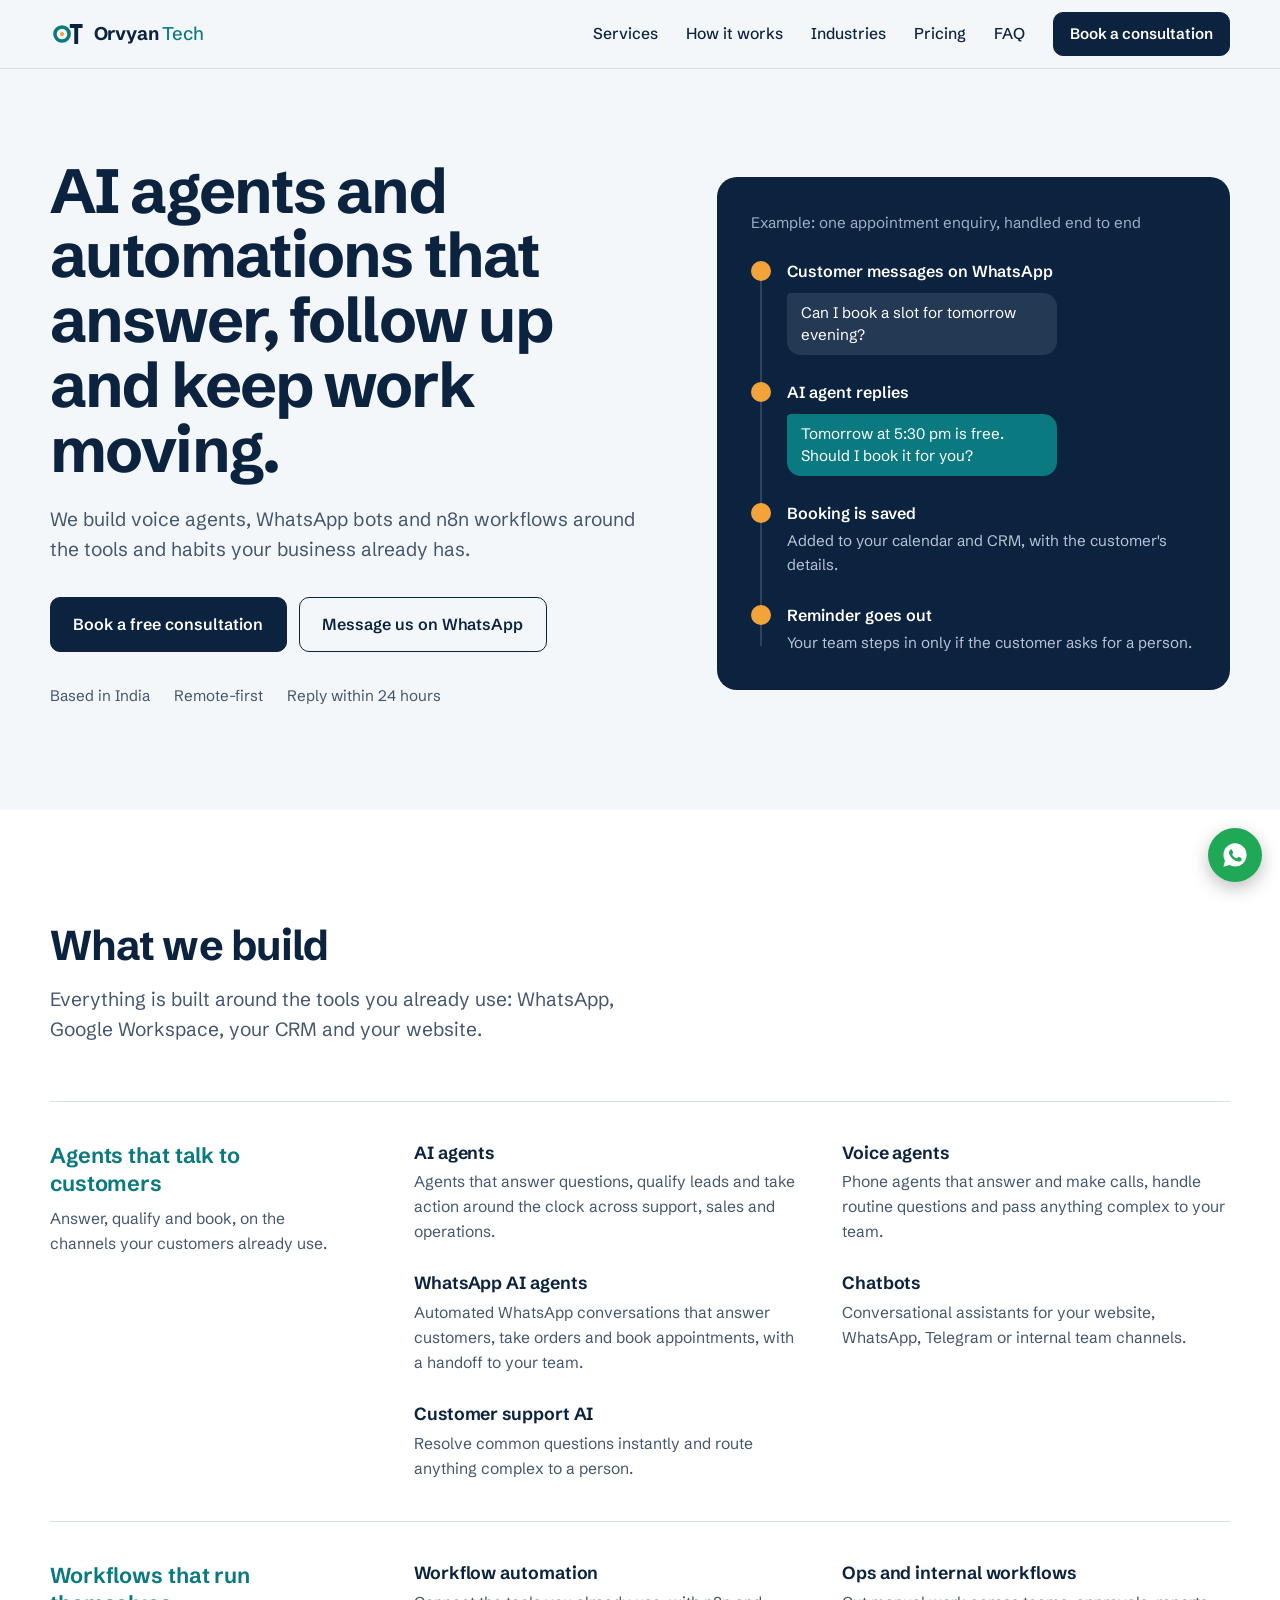
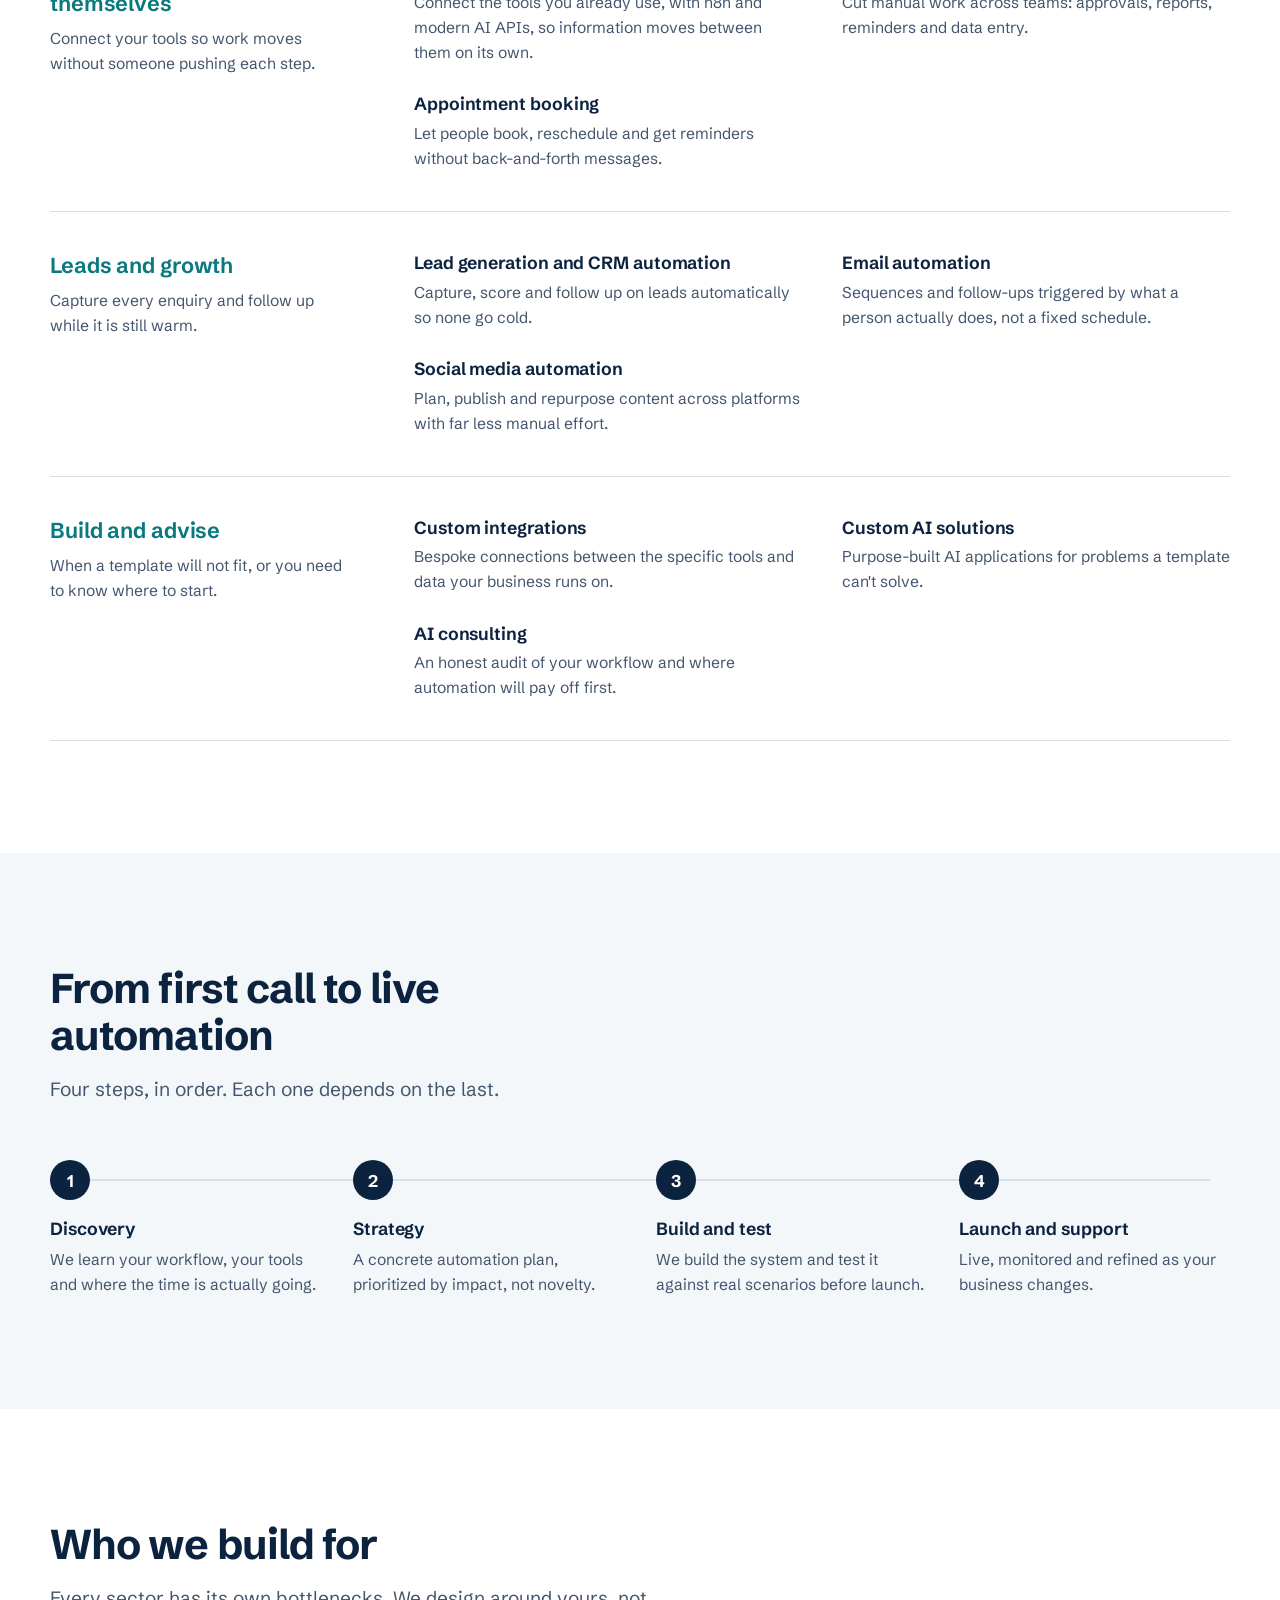
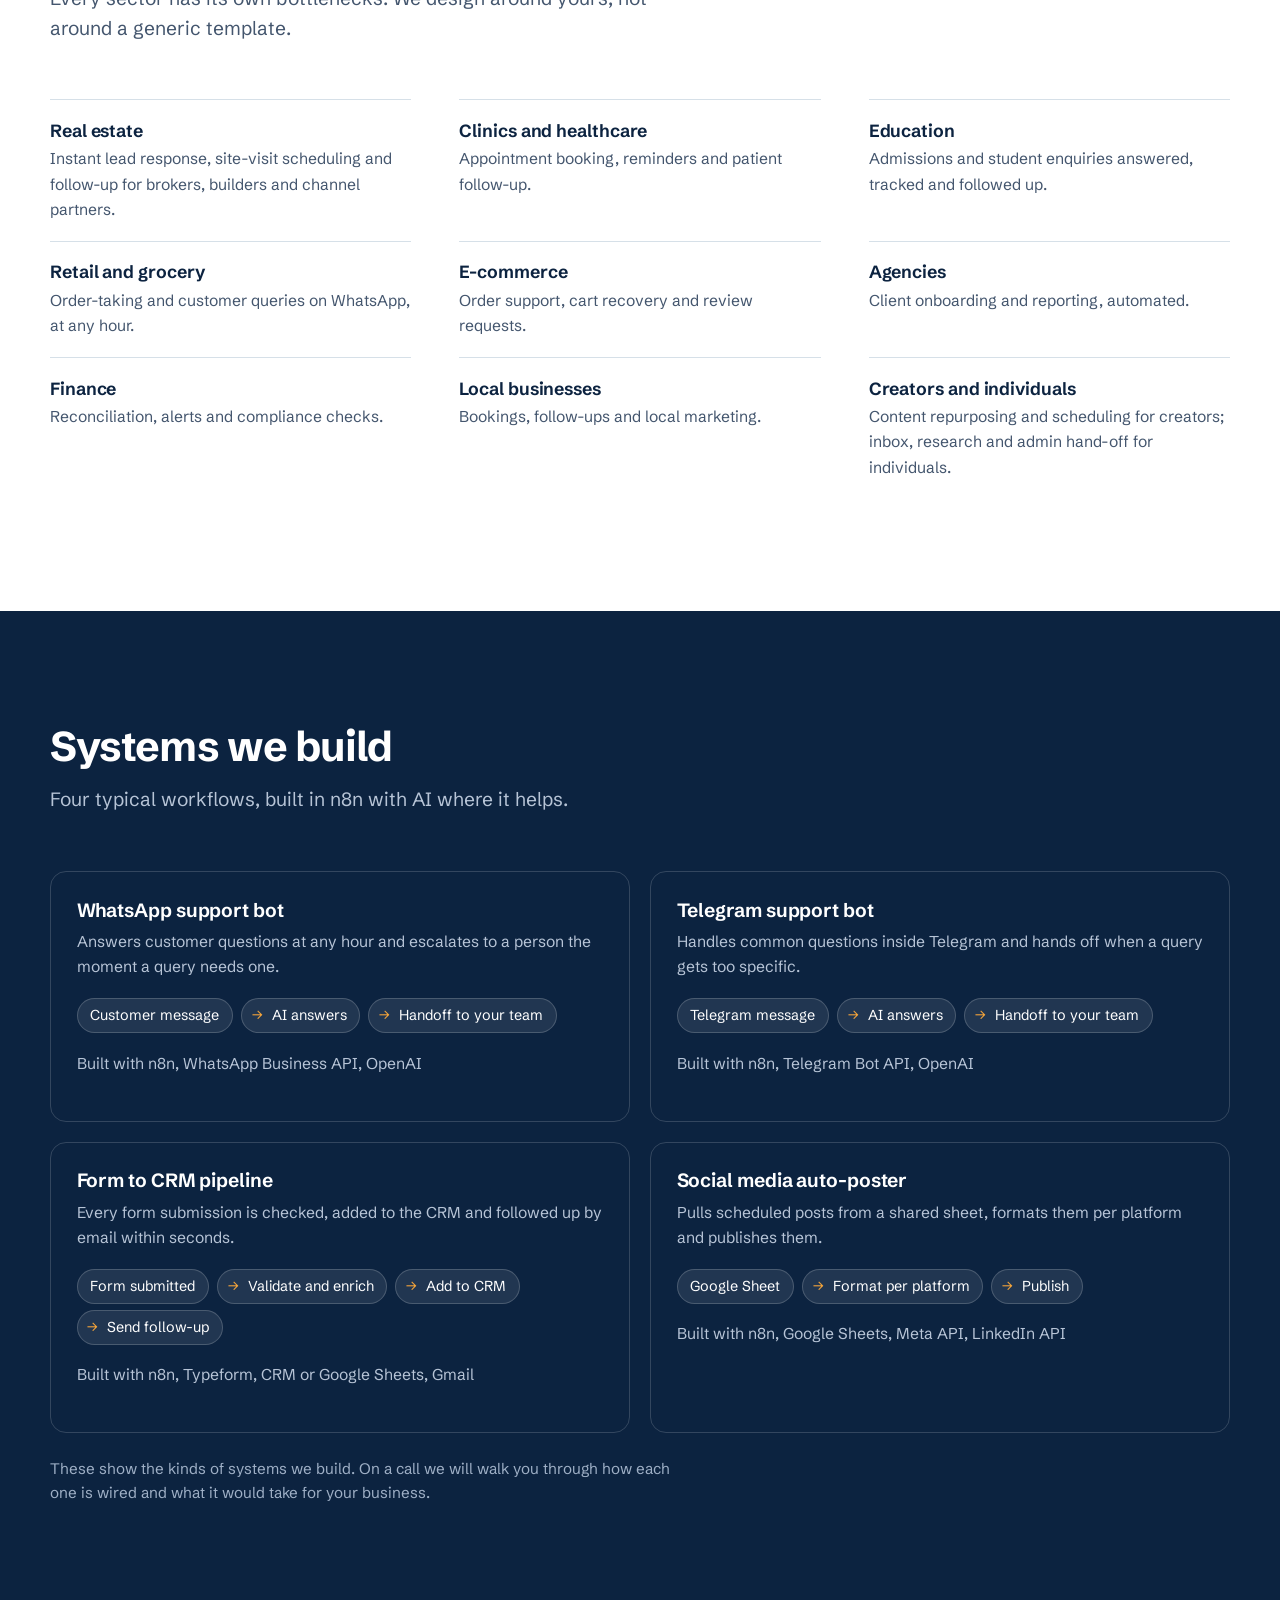
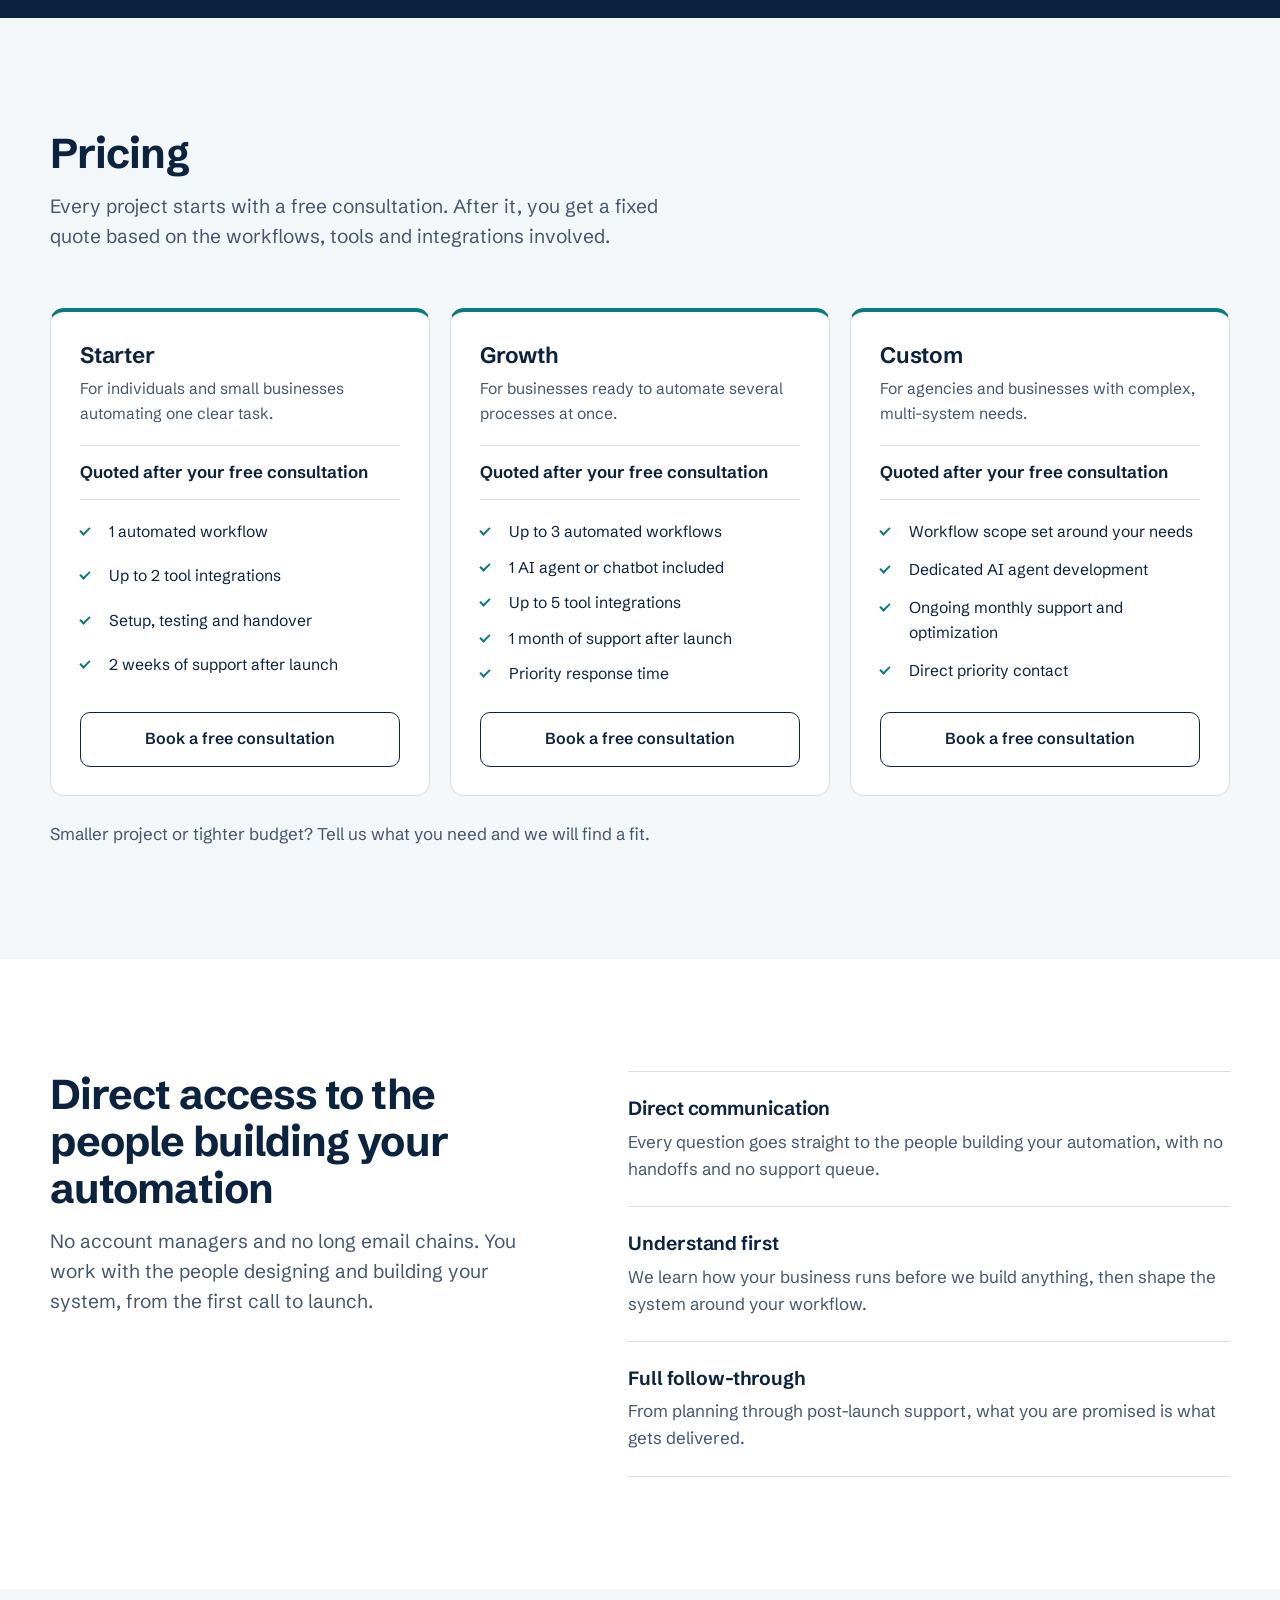
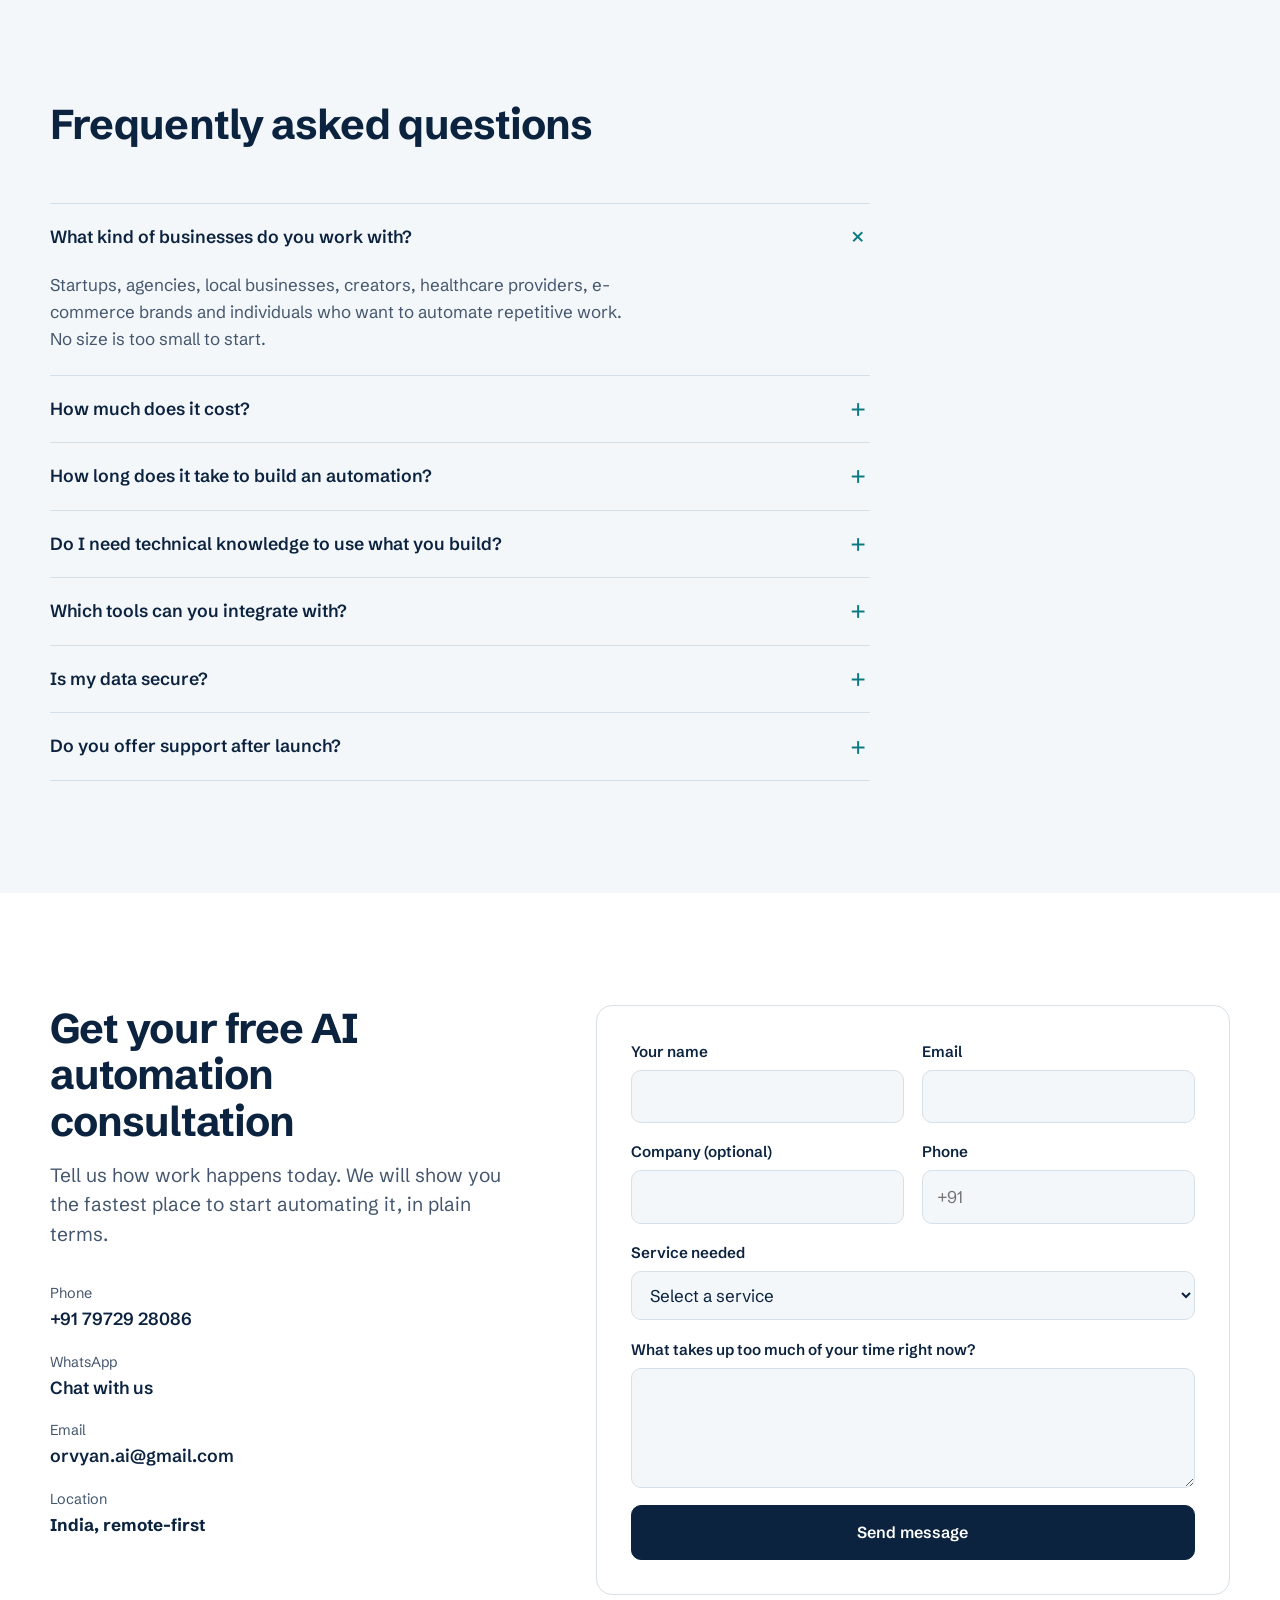
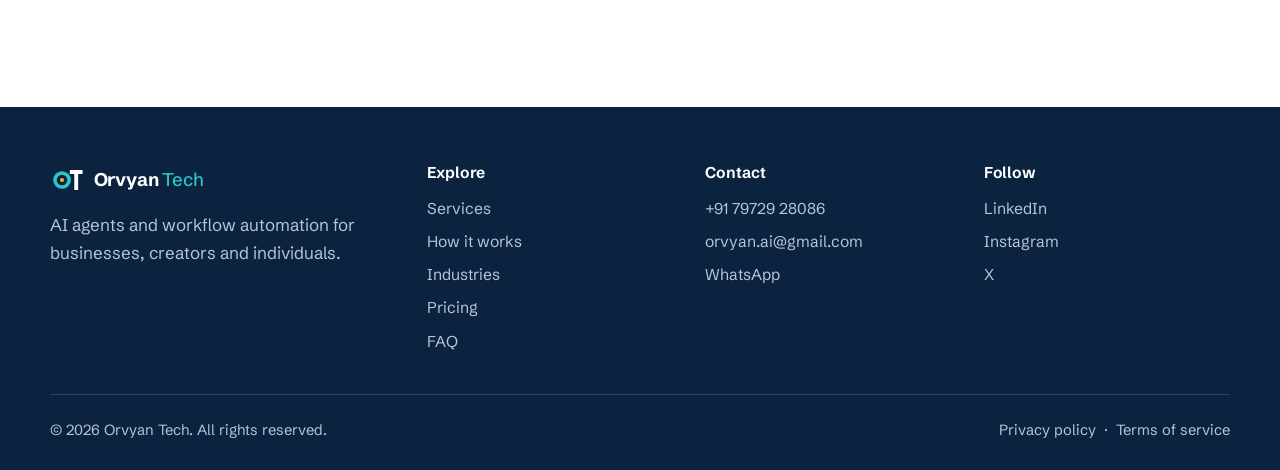
==== index.html @ 651d8e9e "Rebuild website: new design, new logo, remove fake reviews and mockups" ====
<!DOCTYPE html>
<html lang="en">
<head>
<!-- Google tag (gtag.js) -->
<script async src="https://www.googletagmanager.com/gtag/js?id=G-GD2M58Q7JF"></script>
<script>
  window.dataLayer = window.dataLayer || [];
  function gtag(){dataLayer.push(arguments);}
  gtag('js', new Date());
  gtag('config', 'G-GD2M58Q7JF');
</script>
<meta charset="UTF-8">
<meta name="google-site-verification" content="d8tEk0yvvWKKpwFYxLRndX4XH2PFb5tcn-CXJWstyMQ" />
<meta name="viewport" content="width=device-width, initial-scale=1">
<title>Orvyan Tech | AI agents, voice agents and workflow automation in India</title>
<meta name="description" content="Orvyan Tech builds AI agents, voice agents, WhatsApp bots and n8n workflow automation for businesses, creators and individuals. Book a free consultation.">
<meta name="theme-color" content="#F4F7F9">
<link rel="canonical" href="https://www.orvyantech.com/">
<link rel="icon" href="favicon.svg" type="image/svg+xml">
<link rel="icon" href="favicon.ico" sizes="32x32">
<link rel="apple-touch-icon" href="apple-touch-icon.png">
<meta property="og:type" content="website">
<meta property="og:url" content="https://www.orvyantech.com/">
<meta property="og:title" content="Orvyan Tech | AI agents and workflow automation">
<meta property="og:description" content="AI agents, voice agents, WhatsApp bots and workflow automation, built around how your business already works.">
<meta property="og:image" content="https://www.orvyantech.com/og-image.png">
<meta name="twitter:card" content="summary_large_image">
<link rel="preconnect" href="https://fonts.googleapis.com">
<link rel="preconnect" href="https://fonts.gstatic.com" crossorigin>
<link href="https://fonts.googleapis.com/css2?family=Schibsted+Grotesk:wght@400;500;600;700&display=swap" rel="stylesheet">
<link rel="stylesheet" href="styles.css">
<script type="application/ld+json">
{
  "@context": "https://schema.org",
  "@type": "Organization",
  "name": "Orvyan Tech",
  "url": "https://www.orvyantech.com/",
  "logo": "https://www.orvyantech.com/logo.png",
  "email": "orvyan.ai@gmail.com",
  "telephone": "+91 7972928086",
  "description": "Orvyan Tech builds AI agents, voice agents, workflow automation and custom AI solutions.",
  "sameAs": ["https://www.linkedin.com/company/orvyan-tech/", "https://www.instagram.com/orvyan_tech/", "https://x.com/Orvyanai"]
}
</script>
</head>
<body>
<svg width="0" height="0" style="position:absolute" aria-hidden="true"><symbol id="mark" viewBox="0 0 48 48"><circle cx="17" cy="24" r="10" fill="none" stroke="var(--mark-ring,#0B7A80)" stroke-width="5"/><circle cx="17" cy="24" r="3" fill="#F2A33A"/><path fill="var(--mark-t,#0C2340)" d="M28 10h18v5.5h-6.25V38h-5.5V15.5H28z"/></symbol></svg>
<a class="skip" href="#main">Skip to content</a>

<header class="site-header">
  <div class="wrap bar">
    <a class="brand" href="#top" aria-label="Orvyan Tech home"><svg viewBox="0 0 48 48" aria-hidden="true"><use href="#mark"/></svg><span>Orvyan <span>Tech</span></span></a>
    <button class="menu-btn" id="menuBtn" aria-expanded="false" aria-controls="nav" aria-label="Menu"><svg width="22" height="22" viewBox="0 0 24 24" fill="none" stroke="currentColor" stroke-width="2" stroke-linecap="round"><path d="M4 7h16M4 12h16M4 17h16"/></svg></button>
    <nav class="nav" id="nav" aria-label="Main">
      <a href="#services">Services</a>
      <a href="#process">How it works</a>
      <a href="#industries">Industries</a>
      <a href="#pricing">Pricing</a>
      <a href="#faq">FAQ</a>
      <a class="btn btn-sm" href="#contact">Book a consultation</a>
    </nav>
  </div>
</header>

<main id="main">
<section class="hero" id="top">
  <div class="wrap hero-grid">
    <div>
      <h1>AI agents and automations that answer, follow up and keep work moving.</h1>
      <p class="lead">We build voice agents, WhatsApp bots and n8n workflows around the tools and habits your business already has.</p>
      <div class="btn-row">
        <a class="btn" href="#contact">Book a free consultation</a>
        <a class="btn btn-ghost" href="https://wa.me/917972928086?text=Hi!%20I'd%20like%20to%20know%20more%20about%20your%20automation%20services." target="_blank" rel="noopener">Message us on WhatsApp</a>
      </div>
      <p class="hero-facts"><span>Based in India</span><span>Remote-first</span><span>Reply within 24 hours</span></p>
    </div>
    <div class="flow" aria-label="Example workflow: an appointment enquiry handled automatically">
      <p class="flow-title">Example: one appointment enquiry, handled end to end</p>
      <div class="flow-track">
      <span class="flow-pulse" aria-hidden="true"></span>
      <ol class="flow-steps" id="flowSteps">
        <li class="step" style="--i:0"><span class="step-dot"></span><div><p class="step-label">Customer messages on WhatsApp</p><p class="bubble in">Can I book a slot for tomorrow evening?</p></div></li>
        <li class="step" style="--i:1"><span class="step-dot"></span><div><p class="step-label">AI agent replies</p><p class="bubble out">Tomorrow at 5:30 pm is free. Should I book it for you?</p></div></li>
        <li class="step" style="--i:2"><span class="step-dot"></span><div><p class="step-label">Booking is saved</p><p class="step-text">Added to your calendar and CRM, with the customer's details.</p></div></li>
        <li class="step" style="--i:3"><span class="step-dot"></span><div><p class="step-label">Reminder goes out</p><p class="step-text">Your team steps in only if the customer asks for a person.</p></div></li>
      </ol>
      </div>
    </div>
  </div>
</section>

<section class="band band-white" id="services">
  <div class="wrap">
    <div class="section-head">
      <h2>What we build</h2>
      <p class="lead">Everything is built around the tools you already use: WhatsApp, Google Workspace, your CRM and your website.</p>
    </div>
    <div class="svc-group"><div><h3>Agents that talk to customers</h3><p>Answer, qualify and book, on the channels your customers already use.</p></div><ul class="svc-list"><li><h3>AI agents</h3><p>Agents that answer questions, qualify leads and take action around the clock across support, sales and operations.</p></li><li><h3>Voice agents</h3><p>Phone agents that answer and make calls, handle routine questions and pass anything complex to your team.</p></li><li><h3>WhatsApp AI agents</h3><p>Automated WhatsApp conversations that answer customers, take orders and book appointments, with a handoff to your team.</p></li><li><h3>Chatbots</h3><p>Conversational assistants for your website, WhatsApp, Telegram or internal team channels.</p></li><li><h3>Customer support AI</h3><p>Resolve common questions instantly and route anything complex to a person.</p></li></ul></div><div class="svc-group"><div><h3>Workflows that run themselves</h3><p>Connect your tools so work moves without someone pushing each step.</p></div><ul class="svc-list"><li><h3>Workflow automation</h3><p>Connect the tools you already use, with n8n and modern AI APIs, so information moves between them on its own.</p></li><li><h3>Ops and internal workflows</h3><p>Cut manual work across teams: approvals, reports, reminders and data entry.</p></li><li><h3>Appointment booking</h3><p>Let people book, reschedule and get reminders without back-and-forth messages.</p></li></ul></div><div class="svc-group"><div><h3>Leads and growth</h3><p>Capture every enquiry and follow up while it is still warm.</p></div><ul class="svc-list"><li><h3>Lead generation and CRM automation</h3><p>Capture, score and follow up on leads automatically so none go cold.</p></li><li><h3>Email automation</h3><p>Sequences and follow-ups triggered by what a person actually does, not a fixed schedule.</p></li><li><h3>Social media automation</h3><p>Plan, publish and repurpose content across platforms with far less manual effort.</p></li></ul></div><div class="svc-group"><div><h3>Build and advise</h3><p>When a template will not fit, or you need to know where to start.</p></div><ul class="svc-list"><li><h3>Custom integrations</h3><p>Bespoke connections between the specific tools and data your business runs on.</p></li><li><h3>Custom AI solutions</h3><p>Purpose-built AI applications for problems a template can't solve.</p></li><li><h3>AI consulting</h3><p>An honest audit of your workflow and where automation will pay off first.</p></li></ul></div>
  </div>
</section>

<section class="band" id="process">
  <div class="wrap">
    <div class="section-head">
      <h2>From first call to live automation</h2>
      <p class="lead">Four steps, in order. Each one depends on the last.</p>
    </div>
    <ol class="steps">
      <li><h3>Discovery</h3><p>We learn your workflow, your tools and where the time is actually going.</p></li>
      <li><h3>Strategy</h3><p>A concrete automation plan, prioritized by impact, not novelty.</p></li>
      <li><h3>Build and test</h3><p>We build the system and test it against real scenarios before launch.</p></li>
      <li><h3>Launch and support</h3><p>Live, monitored and refined as your business changes.</p></li>
    </ol>
  </div>
</section>

<section class="band band-white" id="industries">
  <div class="wrap">
    <div class="section-head">
      <h2>Who we build for</h2>
      <p class="lead">Every sector has its own bottlenecks. We design around yours, not around a generic template.</p>
    </div>
    <ul class="ind-grid"><li><h3>Real estate</h3><p>Instant lead response, site-visit scheduling and follow-up for brokers, builders and channel partners.</p></li><li><h3>Clinics and healthcare</h3><p>Appointment booking, reminders and patient follow-up.</p></li><li><h3>Education</h3><p>Admissions and student enquiries answered, tracked and followed up.</p></li><li><h3>Retail and grocery</h3><p>Order-taking and customer queries on WhatsApp, at any hour.</p></li><li><h3>E-commerce</h3><p>Order support, cart recovery and review requests.</p></li><li><h3>Agencies</h3><p>Client onboarding and reporting, automated.</p></li><li><h3>Finance</h3><p>Reconciliation, alerts and compliance checks.</p></li><li><h3>Local businesses</h3><p>Bookings, follow-ups and local marketing.</p></li><li><h3>Creators and individuals</h3><p>Content repurposing and scheduling for creators; inbox, research and admin hand-off for individuals.</p></li></ul>
  </div>
</section>

<section class="band band-night" id="work">
  <div class="wrap">
    <div class="section-head">
      <h2>Systems we build</h2>
      <p class="lead">Four typical workflows, built in n8n with AI where it helps.</p>
    </div>
    <div class="ex-grid"><div class="ex"><h3>WhatsApp support bot</h3><p>Answers customer questions at any hour and escalates to a person the moment a query needs one.</p><ol class="chain"><li>Customer message</li><li>AI answers</li><li>Handoff to your team</li></ol><p class="ex-tools">Built with n8n, WhatsApp Business API, OpenAI</p></div><div class="ex"><h3>Telegram support bot</h3><p>Handles common questions inside Telegram and hands off when a query gets too specific.</p><ol class="chain"><li>Telegram message</li><li>AI answers</li><li>Handoff to your team</li></ol><p class="ex-tools">Built with n8n, Telegram Bot API, OpenAI</p></div><div class="ex"><h3>Form to CRM pipeline</h3><p>Every form submission is checked, added to the CRM and followed up by email within seconds.</p><ol class="chain"><li>Form submitted</li><li>Validate and enrich</li><li>Add to CRM</li><li>Send follow-up</li></ol><p class="ex-tools">Built with n8n, Typeform, CRM or Google Sheets, Gmail</p></div><div class="ex"><h3>Social media auto-poster</h3><p>Pulls scheduled posts from a shared sheet, formats them per platform and publishes them.</p><ol class="chain"><li>Google Sheet</li><li>Format per platform</li><li>Publish</li></ol><p class="ex-tools">Built with n8n, Google Sheets, Meta API, LinkedIn API</p></div></div>
    <p class="note">These show the kinds of systems we build. On a call we will walk you through how each one is wired and what it would take for your business.</p>
  </div>
</section>

<section class="band" id="pricing">
  <div class="wrap">
    <div class="section-head">
      <h2>Pricing</h2>
      <p class="lead">Every project starts with a free consultation. After it, you get a fixed quote based on the workflows, tools and integrations involved.</p>
    </div>
    <!-- To show a price, replace "Quoted after your free consultation" inside each .plan. -->
    <div class="plans"><div class="plan"><h3>Starter</h3><p class="for">For individuals and small businesses automating one clear task.</p><p class="quote">Quoted after your free consultation</p><ul><li>1 automated workflow</li><li>Up to 2 tool integrations</li><li>Setup, testing and handover</li><li>2 weeks of support after launch</li></ul><a class="btn btn-ghost" href="#contact">Book a free consultation</a></div><div class="plan"><h3>Growth</h3><p class="for">For businesses ready to automate several processes at once.</p><p class="quote">Quoted after your free consultation</p><ul><li>Up to 3 automated workflows</li><li>1 AI agent or chatbot included</li><li>Up to 5 tool integrations</li><li>1 month of support after launch</li><li>Priority response time</li></ul><a class="btn btn-ghost" href="#contact">Book a free consultation</a></div><div class="plan"><h3>Custom</h3><p class="for">For agencies and businesses with complex, multi-system needs.</p><p class="quote">Quoted after your free consultation</p><ul><li>Workflow scope set around your needs</li><li>Dedicated AI agent development</li><li>Ongoing monthly support and optimization</li><li>Direct priority contact</li></ul><a class="btn btn-ghost" href="#contact">Book a free consultation</a></div></div>
    <p class="plans-note">Smaller project or tighter budget? Tell us what you need and we will find a fit.</p>
  </div>
</section>

<section class="band band-white" id="about">
  <div class="wrap why-grid">
    <div>
      <h2>Direct access to the people building your automation</h2>
      <p class="lead" style="margin-top:1rem">No account managers and no long email chains. You work with the people designing and building your system, from the first call to launch.</p>
    </div>
    <div class="why-list">
      <div><h3>Direct communication</h3><p>Every question goes straight to the people building your automation, with no handoffs and no support queue.</p></div>
      <div><h3>Understand first</h3><p>We learn how your business runs before we build anything, then shape the system around your workflow.</p></div>
      <div><h3>Full follow-through</h3><p>From planning through post-launch support, what you are promised is what gets delivered.</p></div>
    </div>
  </div>
</section>

<section class="band" id="faq">
  <div class="wrap">
    <div class="section-head"><h2>Frequently asked questions</h2></div>
    <div class="faq"><details open><summary>What kind of businesses do you work with?</summary><p>Startups, agencies, local businesses, creators, healthcare providers, e-commerce brands and individuals who want to automate repetitive work. No size is too small to start.</p></details><details><summary>How much does it cost?</summary><p>It depends on the number of workflows, the tools involved and whether an AI agent is needed. Every project starts with a free consultation, after which you get a clear quote for the scope we agree on.</p></details><details><summary>How long does it take to build an automation?</summary><p>Simple workflows can go live within a few days. More involved AI agents or multi-tool integrations typically take two to four weeks, depending on scope.</p></details><details><summary>Do I need technical knowledge to use what you build?</summary><p>No. We design systems to be easy to manage day to day, and we provide documentation and a walkthrough so your team is comfortable running them.</p></details><details><summary>Which tools can you integrate with?</summary><p>Most modern platforms: n8n, Make, Zapier, WhatsApp, Telegram, Slack, Google Workspace, Shopify, HubSpot, Notion, Airtable and custom APIs, among others.</p></details><details><summary>Is my data secure?</summary><p>We use encrypted connections, secure credential storage and role-based access, and can design systems that keep sensitive data inside your existing infrastructure.</p></details><details><summary>Do you offer support after launch?</summary><p>Yes. Every plan includes a support period after launch, and ongoing monitoring and optimization packages are available so your automation stays reliable as your business changes.</p></details></div>
  </div>
</section>

<section class="band band-white" id="contact">
  <div class="wrap contact-grid">
    <div>
      <h2>Get your free AI automation consultation</h2>
      <p class="lead" style="margin-top:1rem">Tell us how work happens today. We will show you the fastest place to start automating it, in plain terms.</p>
      <ul class="contact-list">
        <li><span>Phone</span><a href="tel:+917972928086">+91 79729 28086</a></li>
        <li><span>WhatsApp</span><a href="https://wa.me/917972928086?text=Hi!%20I'd%20like%20to%20know%20more%20about%20your%20automation%20services." target="_blank" rel="noopener">Chat with us</a></li>
        <li><span>Email</span><a href="mailto:orvyan.ai@gmail.com">orvyan.ai@gmail.com</a></li>
        <li><span>Location</span><strong>India, remote-first</strong></li>
      </ul>
    </div>
    <form class="form" id="contactForm" novalidate>
      <div class="row2">
        <div class="field"><label for="name">Your name</label><input id="name" name="name" type="text" autocomplete="name" required></div>
        <div class="field"><label for="email">Email</label><input id="email" name="email" type="email" autocomplete="email" required></div>
      </div>
      <div class="row2">
        <div class="field"><label for="company">Company (optional)</label><input id="company" name="company" type="text" autocomplete="organization"></div>
        <div class="field"><label for="phone">Phone</label><input id="phone" name="phone" type="tel" autocomplete="tel" placeholder="+91" required></div>
      </div>
      <div class="field"><label for="service">Service needed</label>
        <select id="service" name="service" required>
          <option value="">Select a service</option>
          <option>AI agents</option><option>Voice agents</option><option>WhatsApp AI agents</option><option>Chatbots</option>
          <option>Workflow automation</option><option>Lead generation and CRM automation</option><option>Email or social media automation</option>
          <option>Custom integrations</option><option>AI consulting</option><option>Something else</option>
        </select></div>
      <div class="field"><label for="message">What takes up too much of your time right now?</label><textarea id="message" name="message"></textarea></div>
      <p class="form-msg err" id="formError" role="alert">Fill in your name, email, phone and the service you need, then send again.</p>
      <p class="form-msg ok" id="formOk" role="status">Thank you. We received your request and will reply within 24 hours.</p>
      <button class="btn" type="submit" id="submitBtn">Send message</button>
    </form>
  </div>
</section>
</main>

<footer class="site-footer" style="--mark-t:#fff;--mark-ring:#2CC6CB">
  <div class="wrap">
    <div class="foot-grid">
      <div>
        <a class="brand" href="#top"><svg viewBox="0 0 48 48" aria-hidden="true"><use href="#mark"/></svg><span>Orvyan <span>Tech</span></span></a>
        <p>AI agents and workflow automation for businesses, creators and individuals.</p>
      </div>
      <div><h3>Explore</h3><ul><li><a href="#services">Services</a></li><li><a href="#process">How it works</a></li><li><a href="#industries">Industries</a></li><li><a href="#pricing">Pricing</a></li><li><a href="#faq">FAQ</a></li></ul></div>
      <div><h3>Contact</h3><ul><li><a href="tel:+917972928086">+91 79729 28086</a></li><li><a href="mailto:orvyan.ai@gmail.com">orvyan.ai@gmail.com</a></li><li><a href="https://wa.me/917972928086?text=Hi!%20I'd%20like%20to%20know%20more%20about%20your%20automation%20services." target="_blank" rel="noopener">WhatsApp</a></li></ul></div>
      <div><h3>Follow</h3><ul><li><a href="https://www.linkedin.com/company/orvyan-tech/" target="_blank" rel="noopener">LinkedIn</a></li><li><a href="https://www.instagram.com/orvyan_tech/" target="_blank" rel="noopener">Instagram</a></li><li><a href="https://x.com/Orvyanai" target="_blank" rel="noopener">X</a></li></ul></div>
    </div>
    <div class="foot-bottom">
      <span>&copy; <span id="year">2026</span> Orvyan Tech. All rights reserved.</span>
      <span><a href="privacy-policy.html">Privacy policy</a> &nbsp;·&nbsp; <a href="terms-of-service.html">Terms of service</a></span>
    </div>
  </div>
</footer>

<a class="wa-float" href="https://wa.me/917972928086?text=Hi!%20I'd%20like%20to%20know%20more%20about%20your%20automation%20services." target="_blank" rel="noopener" aria-label="Chat with us on WhatsApp"><svg viewBox="0 0 24 24" aria-hidden="true"><path d="M12.04 2C6.58 2 2.13 6.45 2.13 11.91c0 1.75.46 3.45 1.32 4.95L2.05 22l5.25-1.38a9.9 9.9 0 0 0 4.74 1.21c5.46 0 9.91-4.45 9.91-9.91S17.5 2 12.04 2zm5.8 14.18c-.24.68-1.42 1.3-1.96 1.35-.5.05-.97.23-3.27-.68-2.76-1.09-4.5-3.92-4.64-4.1-.13-.18-1.1-1.46-1.1-2.78 0-1.32.69-1.97.94-2.24.24-.27.53-.34.7-.34h.5c.16 0 .38-.06.59.45.22.53.74 1.84.8 1.97.07.13.11.29.02.47-.09.18-.13.29-.27.45-.13.15-.28.34-.4.46-.13.13-.27.27-.12.53.15.27.67 1.1 1.44 1.78.99.88 1.83 1.16 2.09 1.29.27.13.42.11.58-.07.15-.18.67-.78.85-1.05.18-.27.36-.22.6-.13.25.09 1.56.74 1.83.87.27.13.44.2.51.31.07.11.07.65-.17 1.33z"/></svg></a>

<script>
  document.getElementById('year').textContent = new Date().getFullYear();

  var menuBtn = document.getElementById('menuBtn'), nav = document.getElementById('nav');
  menuBtn.addEventListener('click', function () {
    var open = nav.classList.toggle('open');
    menuBtn.setAttribute('aria-expanded', open);
  });
  nav.addEventListener('click', function (e) {
    if (e.target.tagName === 'A') { nav.classList.remove('open'); menuBtn.setAttribute('aria-expanded', 'false'); }
  });

  var steps = document.getElementById('flowSteps');
  function sizePulse() { steps.style.setProperty('--travel', Math.max(steps.offsetHeight - 12, 0) + 'px'); }
  sizePulse(); window.addEventListener('resize', sizePulse);

  var form = document.getElementById('contactForm'), btn = document.getElementById('submitBtn');
  var err = document.getElementById('formError'), ok = document.getElementById('formOk');
  form.addEventListener('submit', function (e) {
    e.preventDefault();
    err.classList.remove('show'); ok.classList.remove('show');
    var missing = Array.prototype.some.call(form.querySelectorAll('[required]'), function (f) { return !f.value.trim(); });
    if (missing) { err.classList.add('show'); return; }
    btn.disabled = true; btn.textContent = 'Sending...';
    fetch('https://formtorch.com/f/t2vo9j93fa', { method: 'POST', mode: 'no-cors', body: new FormData(form) })
      .then(function () { ok.classList.add('show'); form.reset(); btn.textContent = 'Message sent'; })
      .catch(function () { err.textContent = 'Something went wrong. Please try again or message us on WhatsApp.'; err.classList.add('show'); btn.textContent = 'Send message'; })
      .then(function () { setTimeout(function () { btn.disabled = false; btn.textContent = 'Send message'; }, 6000); });
  });
</script>
</body>
</html>
---- styles.css ----
/* Orvyan Tech - site styles. One file, no build step. */
:root {
  --paper: #F4F7F9;
  --white: #FFFFFF;
  --ink: #0C2340;
  --ink-soft: #44566E;
  --line: #D6E0E8;
  --teal: #0B7A80;
  --teal-bright: #2CC6CB;
  --marigold: #F2A33A;
  --night: #0C2340;
  --font: "Schibsted Grotesk", system-ui, -apple-system, "Segoe UI", Roboto, Arial, sans-serif;
  --wrap: 1180px;
}

*, *::before, *::after { box-sizing: border-box; }
html { scroll-behavior: smooth; scroll-padding-top: 84px; -webkit-text-size-adjust: 100%; }
body { margin: 0; font-family: var(--font); font-size: 1.0625rem; line-height: 1.6; color: var(--ink); background: var(--paper); }
img, svg { max-width: 100%; display: block; }
a { color: var(--teal); text-underline-offset: 3px; }
a:hover { color: var(--ink); }
:focus-visible { outline: 3px solid var(--marigold); outline-offset: 3px; border-radius: 4px; }
.skip { position: absolute; left: -999px; top: 8px; background: var(--ink); color: #fff; padding: .6rem 1rem; border-radius: 8px; z-index: 100; }
.skip:focus { left: 8px; }

h1, h2, h3, p, ul, ol { margin: 0; }
h1 { font-size: clamp(2.4rem, 5.2vw, 3.9rem); line-height: 1.04; font-weight: 700; letter-spacing: -0.03em; }
h2 { font-size: clamp(1.8rem, 3.4vw, 2.6rem); line-height: 1.12; font-weight: 700; letter-spacing: -0.022em; max-width: 22ch; }
h3 { font-size: 1.1rem; line-height: 1.3; font-weight: 650; letter-spacing: -0.005em; }
.lead { font-size: 1.2rem; line-height: 1.55; color: var(--ink-soft); max-width: 52ch; }
.muted { color: var(--ink-soft); }

.wrap { width: min(var(--wrap), 100% - 40px); margin-inline: auto; }
.band { padding: clamp(64px, 9vw, 112px) 0; }
.band-white { background: var(--white); }
.band-night { background: var(--night); color: #E8EEF5; }
.band-night h2, .band-night h3 { color: #fff; }
.band-night .lead { color: #B7C4D6; }
.section-head { display: grid; gap: 1rem; margin-bottom: clamp(32px, 5vw, 56px); }

/* buttons */
.btn { display: inline-flex; align-items: center; justify-content: center; gap: .5rem; font: inherit; font-weight: 600; font-size: 1rem; padding: .85rem 1.4rem; border-radius: 10px; border: 1.5px solid var(--ink); background: var(--ink); color: #fff; text-decoration: none; cursor: pointer; transition: background .15s, color .15s, border-color .15s; }
.btn:hover { background: var(--teal); border-color: var(--teal); color: #fff; }
.btn-ghost { background: transparent; color: var(--ink); }
.btn-ghost:hover { background: var(--ink); border-color: var(--ink); color: #fff; }
.btn-sm { padding: .55rem 1rem; font-size: .95rem; }
.btn-row { display: flex; flex-wrap: wrap; gap: .75rem; }

/* header */
.site-header { position: sticky; top: 0; z-index: 50; background: rgba(244, 247, 249, .92); backdrop-filter: blur(10px); border-bottom: 1px solid var(--line); }
.bar { display: flex; align-items: center; justify-content: space-between; gap: 1.5rem; min-height: 68px; }
.brand { display: inline-flex; align-items: center; gap: .6rem; text-decoration: none; color: var(--ink); font-weight: 700; font-size: 1.15rem; letter-spacing: -0.01em; }
.brand:hover { color: var(--ink); }
.brand svg { width: 34px; height: 34px; }
.brand span span { font-weight: 500; color: var(--teal); }
.nav { display: flex; align-items: center; gap: 1.75rem; }
.nav a:not(.btn) { color: var(--ink); text-decoration: none; font-weight: 500; font-size: .98rem; }
.nav a:not(.btn):hover { color: var(--teal); }
.menu-btn { display: none; background: none; border: 1.5px solid var(--line); border-radius: 10px; width: 44px; height: 44px; cursor: pointer; color: var(--ink); }
.menu-btn svg { margin: auto; }

/* hero */
.hero { padding: clamp(48px, 7vw, 92px) 0 clamp(56px, 8vw, 104px); }
.hero-grid { display: grid; grid-template-columns: 1.08fr .92fr; gap: clamp(32px, 5vw, 72px); align-items: center; }
.hero h1 { margin-bottom: 1.4rem; }
.hero .lead { margin-bottom: 2rem; }
.hero-facts { margin-top: 2rem; display: flex; flex-wrap: wrap; gap: .4rem 1.5rem; color: var(--ink-soft); font-size: .95rem; }

.flow { background: var(--night); color: #E8EEF5; border-radius: 20px; padding: clamp(22px, 3vw, 34px); position: relative; overflow: hidden; }
.flow-title { font-size: .95rem; color: #9FB0C6; margin-bottom: 1.5rem; }
.flow-track { position: relative; }
.flow-steps { list-style: none; padding: 0; position: relative; display: grid; gap: 1.6rem; }
.flow-steps::before { content: ""; position: absolute; left: 9px; top: 10px; bottom: 10px; width: 2px; background: rgba(255, 255, 255, .14); }
.flow-pulse { position: absolute; left: 6px; top: 6px; width: 8px; height: 8px; border-radius: 50%; background: var(--marigold); box-shadow: 0 0 14px 4px rgba(242, 163, 58, .55); animation: travel 3.4s ease-in-out .3s 1 both; }
@keyframes travel { from { transform: translateY(0); opacity: 1; } 90% { opacity: 1; } to { transform: translateY(var(--travel, 340px)); opacity: 0; } }
.step { display: grid; grid-template-columns: 20px 1fr; gap: 1rem; opacity: .35; animation: lit .6s ease forwards; animation-delay: calc(var(--i) * .9s + .3s); }
@keyframes lit { to { opacity: 1; } }
.step-dot { width: 20px; height: 20px; border-radius: 50%; border: 2px solid rgba(255, 255, 255, .35); background: var(--night); margin-top: 2px; position: relative; z-index: 1; animation: dot .6s ease forwards; animation-delay: calc(var(--i) * .9s + .3s); }
@keyframes dot { to { border-color: var(--marigold); background: var(--marigold); } }
.step-label { font-weight: 600; color: #fff; font-size: 1rem; }
.step-text { color: #B7C4D6; font-size: .95rem; margin-top: .15rem; }
.bubble { margin-top: .5rem; padding: .6rem .9rem; border-radius: 14px; font-size: .95rem; line-height: 1.4; max-width: 30ch; }
.bubble.in { background: rgba(255, 255, 255, .1); border-top-left-radius: 4px; color: #fff; }
.bubble.out { background: var(--teal); color: #fff; border-top-left-radius: 4px; }

/* services */
.svc-group { display: grid; grid-template-columns: 300px 1fr; gap: 1.5rem 4rem; padding: 2.5rem 0; border-top: 1px solid var(--line); }
.svc-group:last-child { border-bottom: 1px solid var(--line); }
.svc-group > div > p { margin-top: .5rem; color: var(--ink-soft); font-size: .98rem; max-width: 30ch; }
.svc-group > div > h3 { font-size: 1.35rem; color: var(--teal); }
.svc-list { list-style: none; padding: 0; display: grid; grid-template-columns: repeat(2, 1fr); gap: 1.75rem 2.5rem; }
.svc-list h3 { margin-bottom: .3rem; }
.svc-list p { color: var(--ink-soft); font-size: .98rem; }

/* process */
.steps { list-style: none; padding: 0; display: grid; grid-template-columns: repeat(4, 1fr); gap: 2rem; counter-reset: s; position: relative; }
.steps::before { content: ""; position: absolute; top: 19px; left: 20px; right: 20px; height: 2px; background: var(--line); }
.steps li { position: relative; counter-increment: s; }
.steps li::before { content: counter(s); display: grid; place-items: center; width: 40px; height: 40px; border-radius: 50%; background: var(--ink); color: #fff; font-weight: 700; margin-bottom: 1.1rem; position: relative; z-index: 1; }
.steps h3 { margin-bottom: .4rem; }
.steps p { color: var(--ink-soft); font-size: .98rem; max-width: 28ch; }

/* industries */
.ind-grid { list-style: none; padding: 0; display: grid; grid-template-columns: repeat(3, 1fr); gap: 0 3rem; }
.ind-grid li { padding: 1.2rem 0; border-top: 1px solid var(--line); }
.ind-grid h3 { margin-bottom: .25rem; }
.ind-grid p { color: var(--ink-soft); font-size: .98rem; }

/* examples */
.ex-grid { display: grid; grid-template-columns: repeat(2, 1fr); gap: 1.25rem; }
.ex { border: 1px solid rgba(255, 255, 255, .16); border-radius: 16px; padding: 1.6rem; }
.ex h3 { margin-bottom: .4rem; font-size: 1.2rem; }
.ex > p { color: #B7C4D6; font-size: .98rem; margin-bottom: 1.2rem; }
.chain { list-style: none; padding: 0; display: flex; flex-wrap: wrap; align-items: center; gap: .4rem .5rem; margin-bottom: 1.1rem; }
.chain li { background: rgba(255, 255, 255, .09); border: 1px solid rgba(255, 255, 255, .18); border-radius: 999px; padding: .3rem .8rem; font-size: .9rem; color: #fff; }
.chain li + li::before { content: "\2192"; color: var(--marigold); margin-right: .55rem; margin-left: -.2rem; }
.ex-tools { font-size: .9rem; color: #9FB0C6; }
.note { margin-top: 1.5rem; color: #9FB0C6; font-size: .95rem; max-width: 70ch; }

/* pricing */
.plans { display: grid; grid-template-columns: repeat(3, 1fr); gap: 1.25rem; }
.plan { background: var(--white); border: 1px solid var(--line); border-top: 4px solid var(--teal); border-radius: 14px; padding: 1.8rem; display: flex; flex-direction: column; }
.plan h3 { font-size: 1.4rem; }
.plan .for { color: var(--ink-soft); font-size: .98rem; margin: .4rem 0 1.2rem; min-height: 3.2em; }
.plan .quote { font-weight: 650; font-size: 1.05rem; padding: .8rem 0; border-block: 1px solid var(--line); margin-bottom: 1.2rem; }
.plan ul { list-style: none; padding: 0; display: grid; gap: .65rem; margin-bottom: 1.6rem; flex: 1; }
.plan li { display: grid; grid-template-columns: 20px 1fr; gap: .6rem; font-size: .98rem; }
.plan li::before { content: ""; width: 10px; height: 6px; border-left: 2.5px solid var(--teal); border-bottom: 2.5px solid var(--teal); transform: rotate(-45deg); margin-top: 8px; }
.plan .btn { width: 100%; }
.plans-note { margin-top: 1.5rem; color: var(--ink-soft); max-width: 70ch; }

/* why */
.why-grid { display: grid; grid-template-columns: 1fr 1.2fr; gap: clamp(32px, 6vw, 80px); align-items: start; }
.why-list { display: grid; gap: 0; }
.why-list > div { padding: 1.5rem 0; border-top: 1px solid var(--line); }
.why-list > div:last-child { border-bottom: 1px solid var(--line); }
.why-list h3 { margin-bottom: .4rem; font-size: 1.2rem; }
.why-list p { color: var(--ink-soft); }

/* faq */
.faq { max-width: 820px; }
.faq details { border-top: 1px solid var(--line); }
.faq details:last-child { border-bottom: 1px solid var(--line); }
.faq summary { list-style: none; cursor: pointer; padding: 1.2rem 2.5rem 1.2rem 0; font-weight: 600; font-size: 1.1rem; position: relative; }
.faq summary::-webkit-details-marker { display: none; }
.faq summary::after { content: "+"; position: absolute; right: .25rem; top: 50%; transform: translateY(-50%); font-size: 1.6rem; font-weight: 400; color: var(--teal); transition: transform .2s; }
.faq details[open] summary::after { transform: translateY(-50%) rotate(45deg); }
.faq details p { padding: 0 2.5rem 1.4rem 0; color: var(--ink-soft); max-width: 62ch; }

/* contact */
.contact-grid { display: grid; grid-template-columns: .85fr 1.15fr; gap: clamp(32px, 6vw, 80px); align-items: start; }
.contact-list { list-style: none; padding: 0; margin-top: 2rem; display: grid; gap: 1.1rem; }
.contact-list span { display: block; font-size: .9rem; color: var(--ink-soft); }
.contact-list a { font-weight: 600; font-size: 1.1rem; color: var(--ink); text-decoration: none; }
.contact-list a:hover { color: var(--teal); }
.form { background: var(--white); border: 1px solid var(--line); border-radius: 16px; padding: clamp(22px, 3vw, 34px); display: grid; gap: 1.1rem; }
.row2 { display: grid; grid-template-columns: 1fr 1fr; gap: 1.1rem; }
.field { display: grid; gap: .35rem; }
.field label { font-weight: 600; font-size: .95rem; }
.field input, .field select, .field textarea { font: inherit; color: var(--ink); background: var(--paper); border: 1.5px solid var(--line); border-radius: 10px; padding: .75rem .9rem; width: 100%; }
.field textarea { min-height: 120px; resize: vertical; }
.field input:focus, .field select:focus, .field textarea:focus { outline: none; border-color: var(--teal); box-shadow: 0 0 0 3px rgba(11, 122, 128, .18); }
.form-msg { display: none; padding: .8rem 1rem; border-radius: 10px; font-size: .98rem; }
.form-msg.show { display: block; }
.form-msg.ok { background: #E4F5EC; color: #14532D; }
.form-msg.err { background: #FDECEC; color: #7A1D1D; }

/* footer */
.site-footer { background: var(--night); color: #B7C4D6; padding: 56px 0 28px; }
.foot-grid { display: grid; grid-template-columns: 1.4fr 1fr 1fr 1fr; gap: 2rem; padding-bottom: 2.5rem; border-bottom: 1px solid rgba(255, 255, 255, .14); }
.site-footer .brand { color: #fff; margin-bottom: .9rem; }
.site-footer .brand span span { color: var(--teal-bright); }
.site-footer h3 { font-size: .98rem; color: #fff; margin-bottom: .8rem; }
.site-footer ul { list-style: none; padding: 0; display: grid; gap: .5rem; font-size: .98rem; }
.site-footer a { color: #B7C4D6; text-decoration: none; }
.site-footer a:hover { color: #fff; text-decoration: underline; }
.foot-bottom { padding-top: 1.5rem; display: flex; flex-wrap: wrap; justify-content: space-between; gap: .75rem; font-size: .92rem; }

.wa-float { position: fixed; right: 18px; bottom: 18px; width: 54px; height: 54px; border-radius: 50%; background: #1FA855; display: grid; place-items: center; box-shadow: 0 6px 18px rgba(0, 0, 0, .25); z-index: 40; }
.wa-float:hover { background: #178A45; }
.wa-float svg { width: 28px; height: 28px; fill: #fff; }

/* legal pages */
.doc { max-width: 760px; margin-inline: auto; padding: clamp(40px, 6vw, 72px) 0; }
.doc h1 { font-size: clamp(2rem, 4vw, 2.8rem); margin-bottom: .6rem; }
.doc h2 { font-size: 1.4rem; max-width: none; margin: 2.2rem 0 .7rem; }
.doc h3 { margin: 1.4rem 0 .4rem; }
.doc p, .doc li { color: #2B3D55; }
.doc p { margin-bottom: 1rem; }
.doc ul { padding-left: 1.3rem; margin-bottom: 1rem; display: grid; gap: .4rem; }
.doc .meta { color: var(--ink-soft); margin-bottom: 2rem; }
.doc .rule { border: 0; border-top: 1px solid var(--line); margin: 2rem 0; }
.doc .footer-note { margin-top: 2.5rem; padding: 1rem 1.2rem; border-left: 3px solid var(--marigold); background: var(--white); font-size: .92rem; color: var(--ink-soft); }

/* responsive */
@media (max-width: 980px) {
  .hero-grid, .why-grid, .contact-grid { grid-template-columns: 1fr; }
  .svc-group { grid-template-columns: 1fr; gap: 1.2rem; }
  .steps { grid-template-columns: repeat(2, 1fr); }
  .steps::before { display: none; }
  .ind-grid { grid-template-columns: repeat(2, 1fr); }
  .plans { grid-template-columns: 1fr; }
  .plan .for { min-height: 0; }
  .ex-grid { grid-template-columns: 1fr; }
  .foot-grid { grid-template-columns: 1fr 1fr; }
}
@media (max-width: 760px) {
  .menu-btn { display: grid; }
  .nav { position: absolute; left: 0; right: 0; top: 100%; background: var(--paper); border-bottom: 1px solid var(--line); flex-direction: column; align-items: stretch; gap: 0; padding: .5rem 20px 1.2rem; display: none; }
  .nav.open { display: flex; }
  .nav a:not(.btn) { padding: .85rem 0; border-bottom: 1px solid var(--line); }
  .nav .btn { margin-top: 1rem; }
}
@media (max-width: 600px) {
  .svc-list, .row2, .steps, .ind-grid { grid-template-columns: 1fr; }
  .foot-grid { grid-template-columns: 1fr; }
}
@media (prefers-reduced-motion: reduce) {
  html { scroll-behavior: auto; }
  .step { opacity: 1; animation: none; }
  .step-dot { animation: none; border-color: var(--marigold); background: var(--marigold); }
  .flow-pulse { display: none; }
}
.doc .contact-block { margin: 1rem 0 1.5rem; padding: 1rem 1.2rem; background: var(--white); border: 1px solid var(--line); border-radius: 12px; }
.doc .contact-block p { margin-bottom: .3rem; }
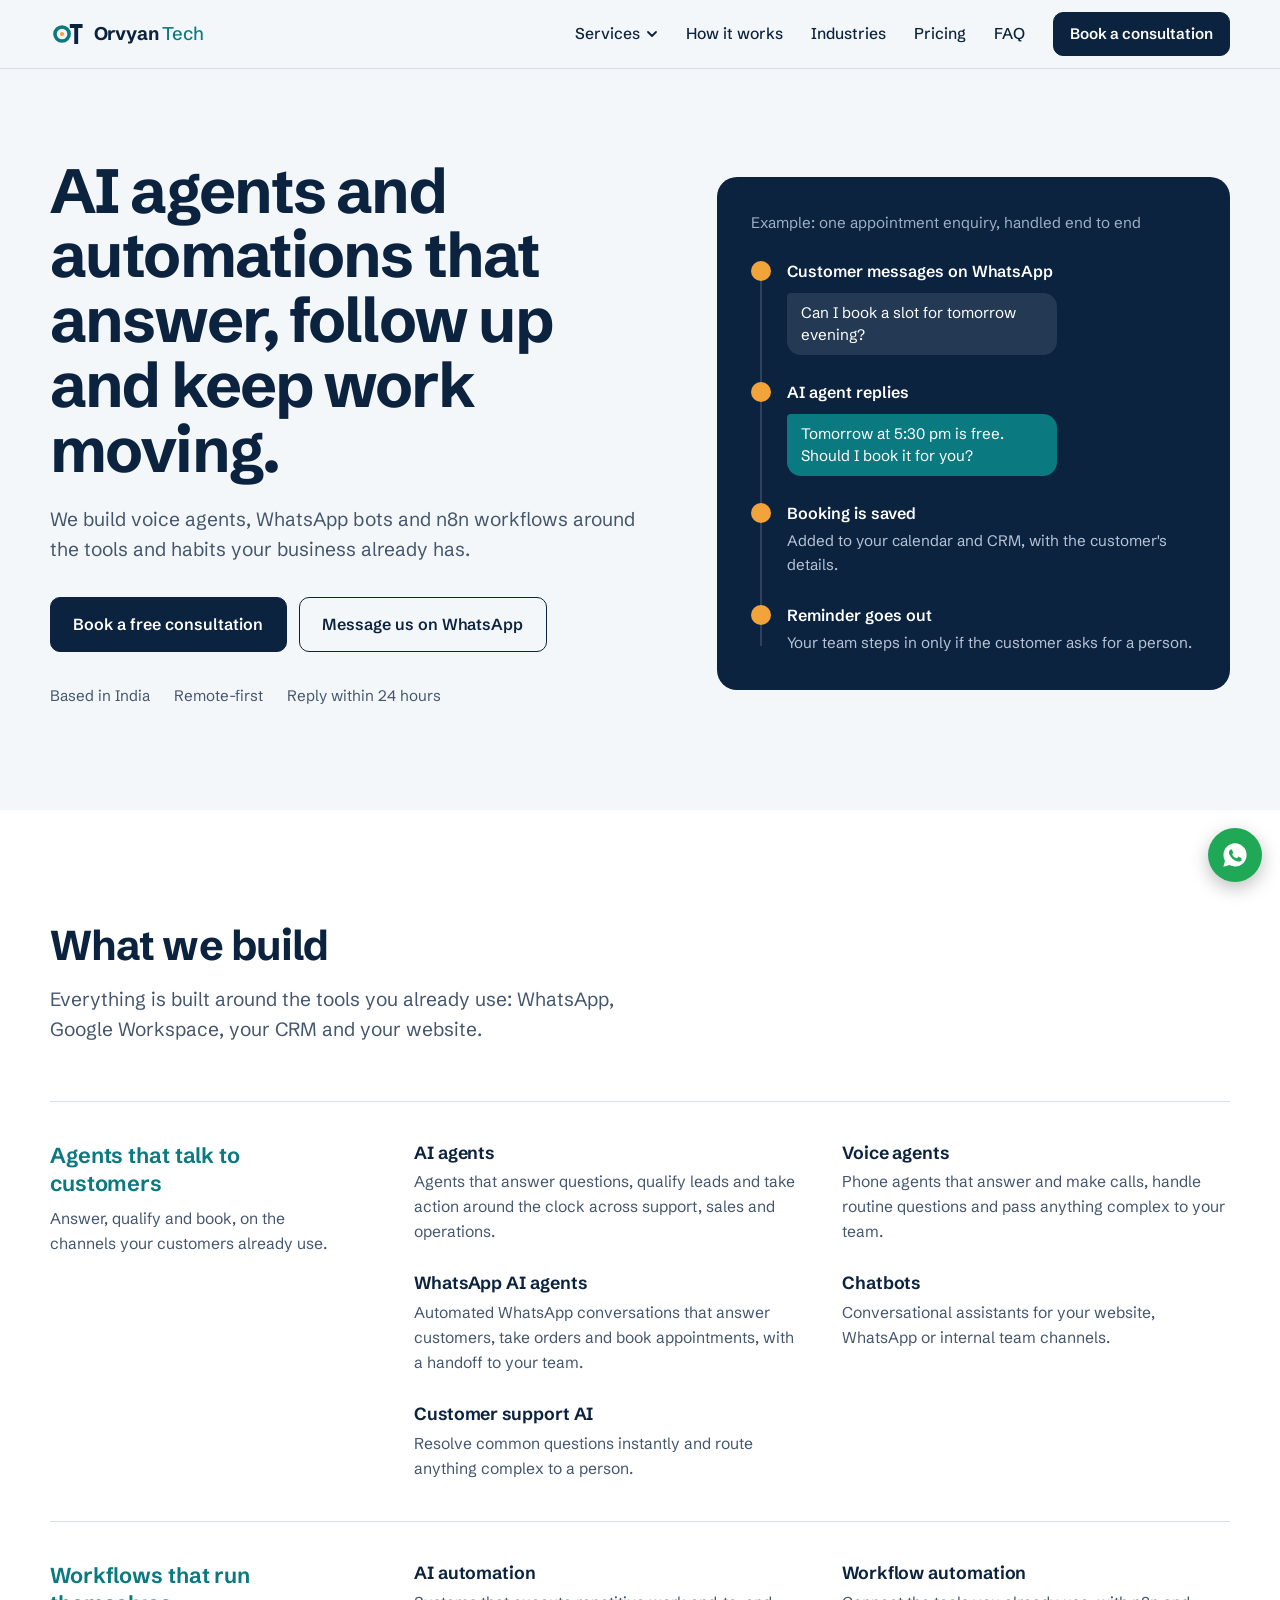
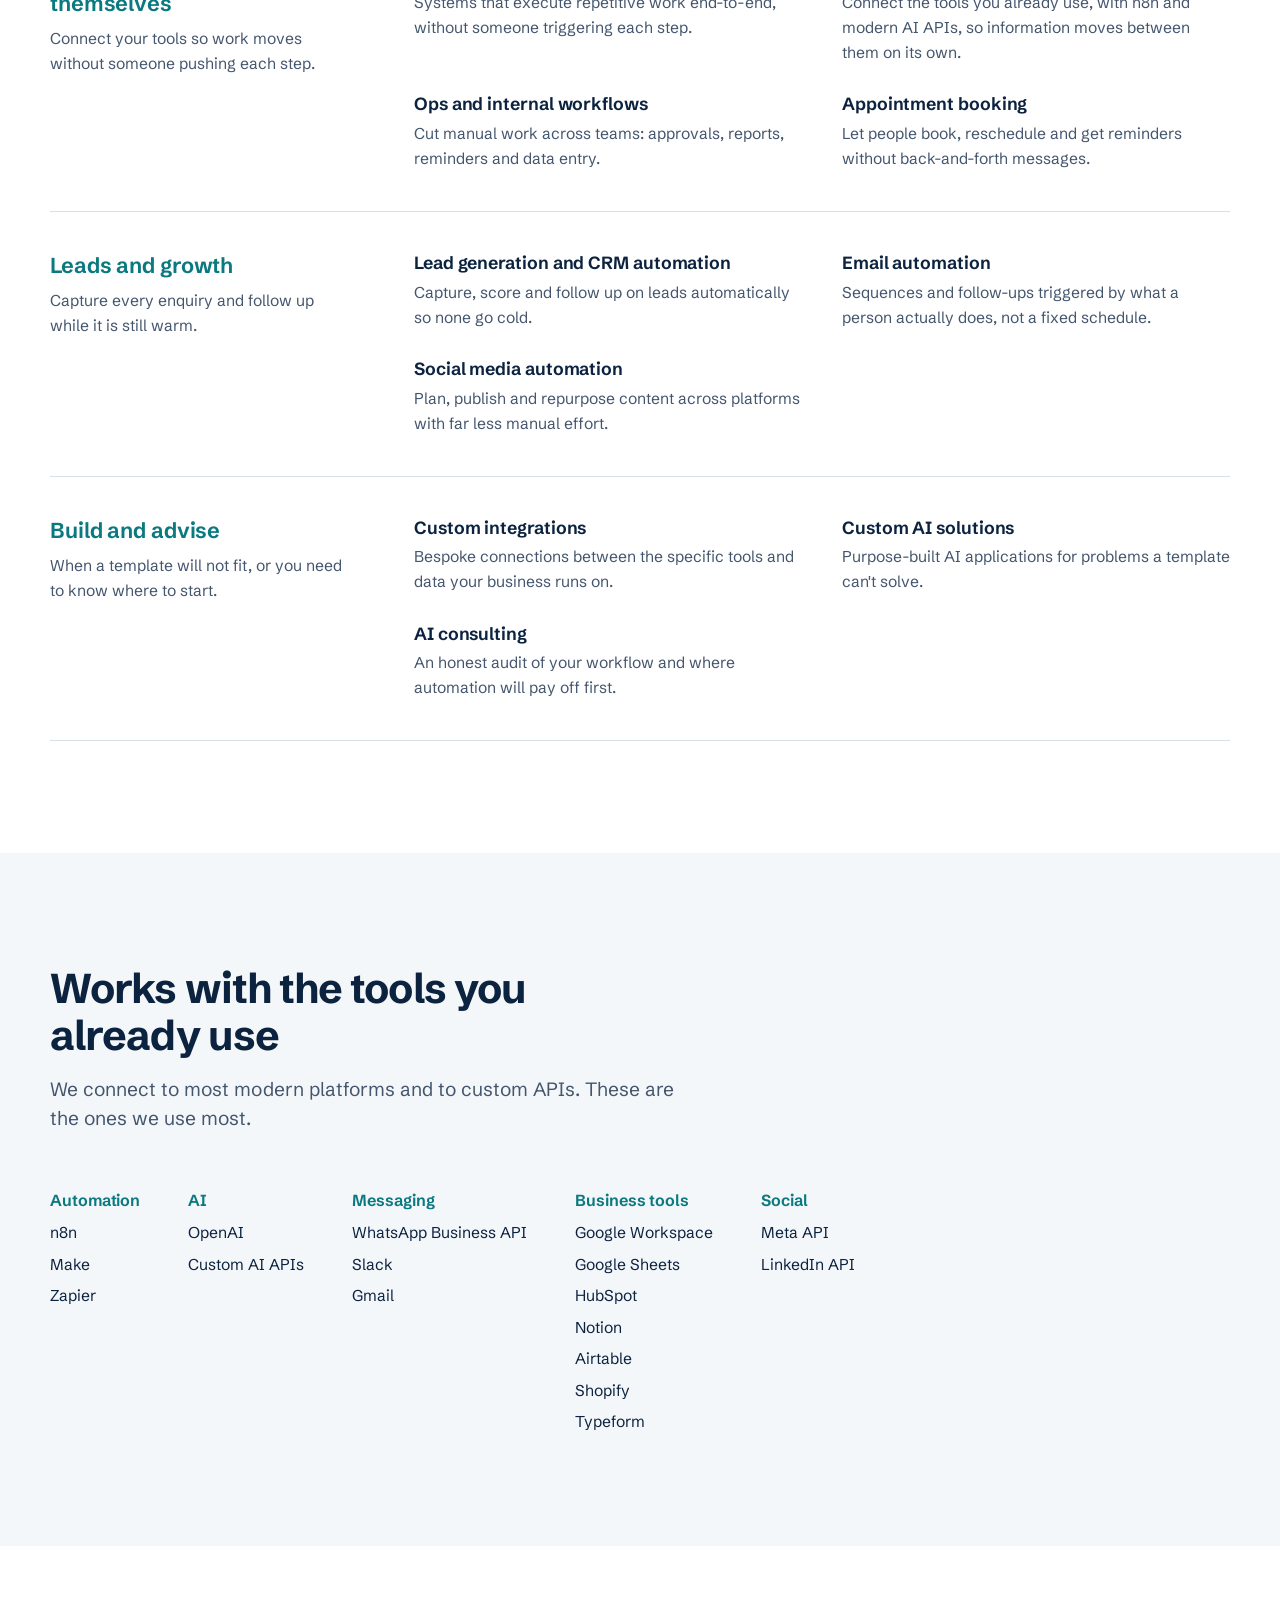
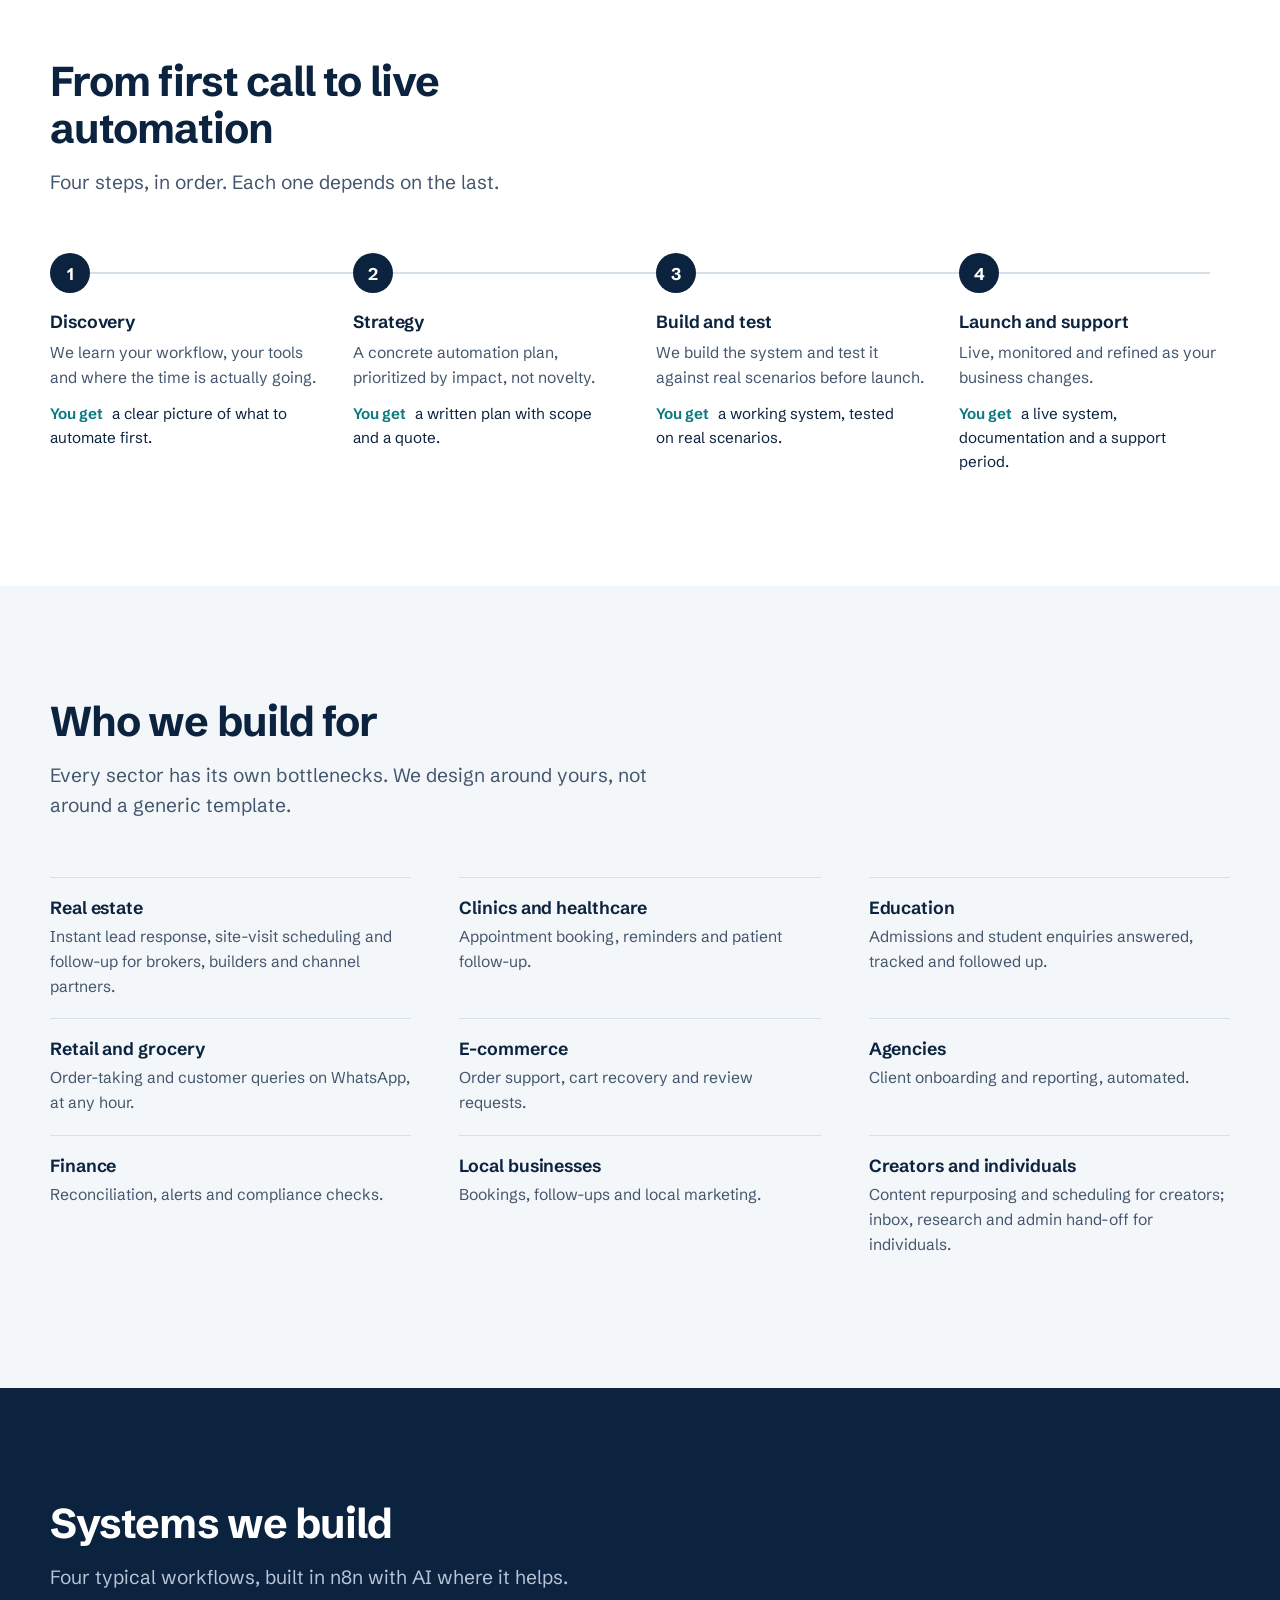
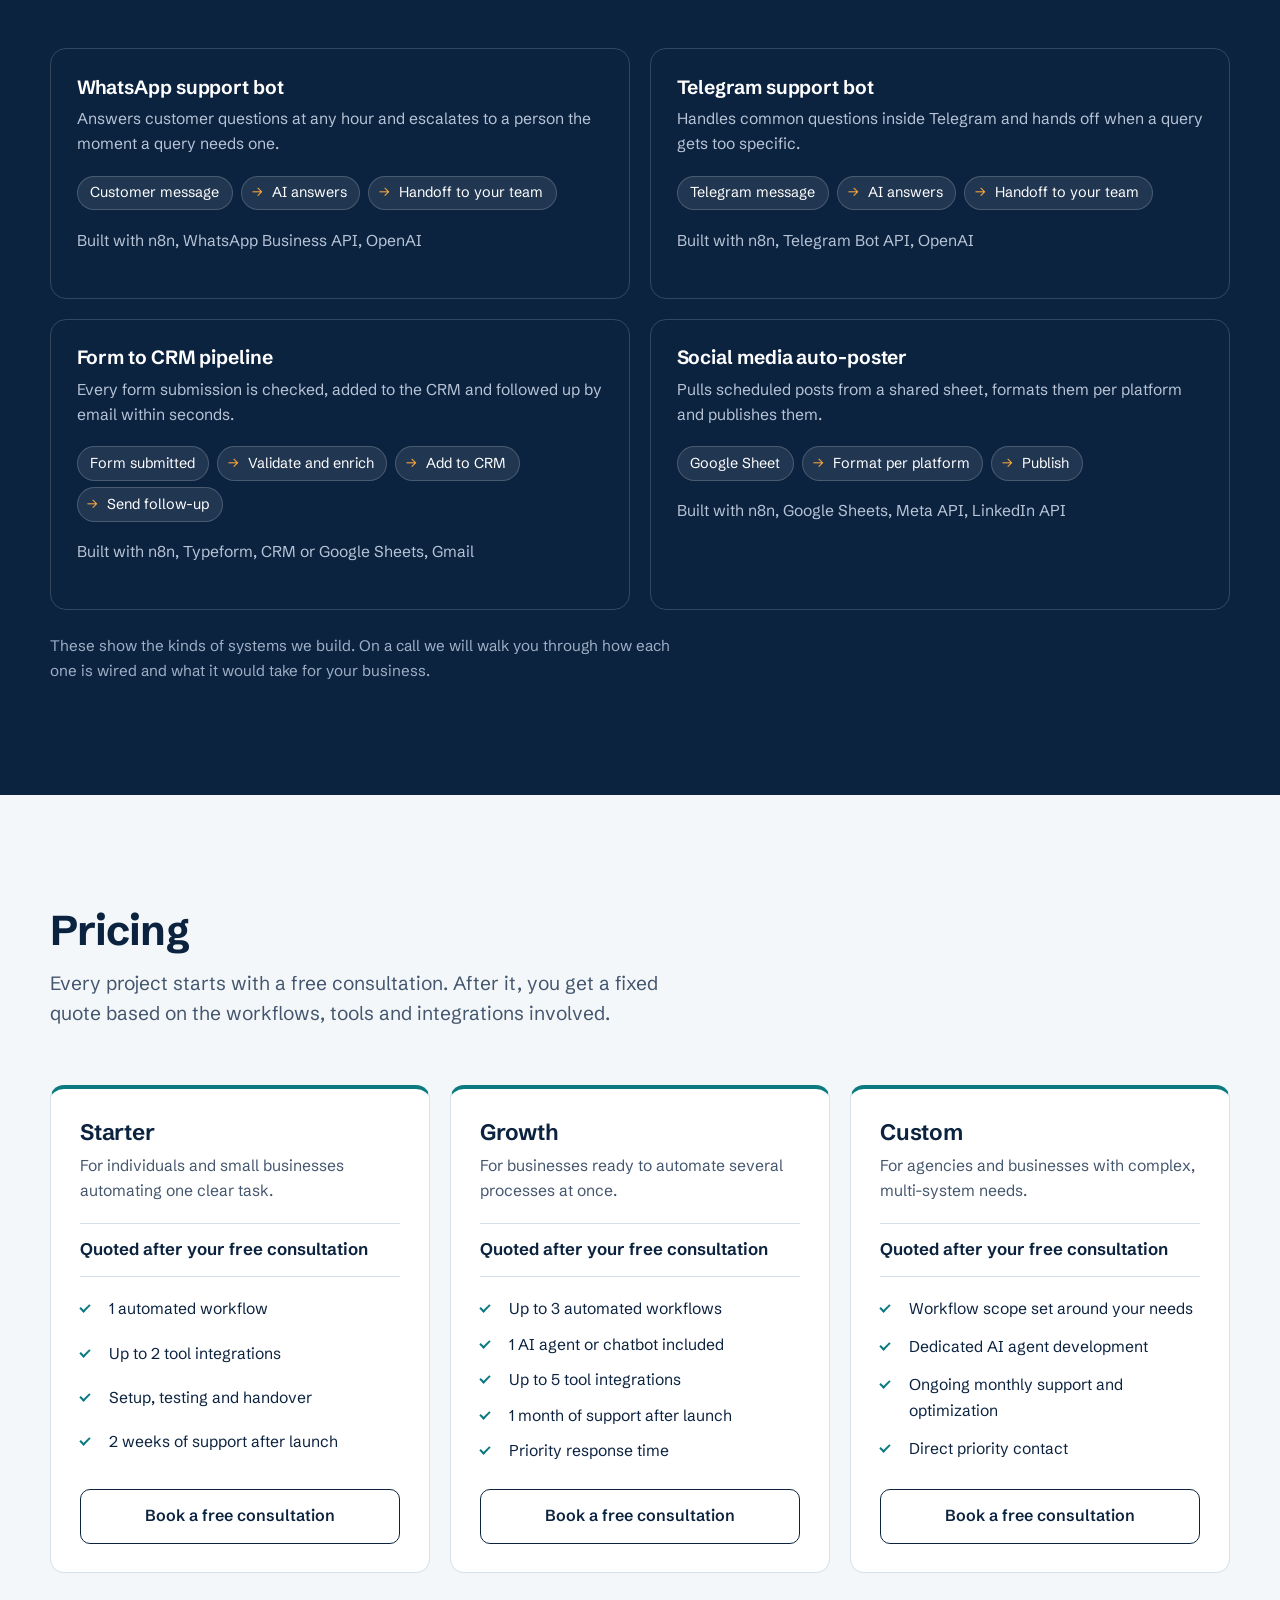
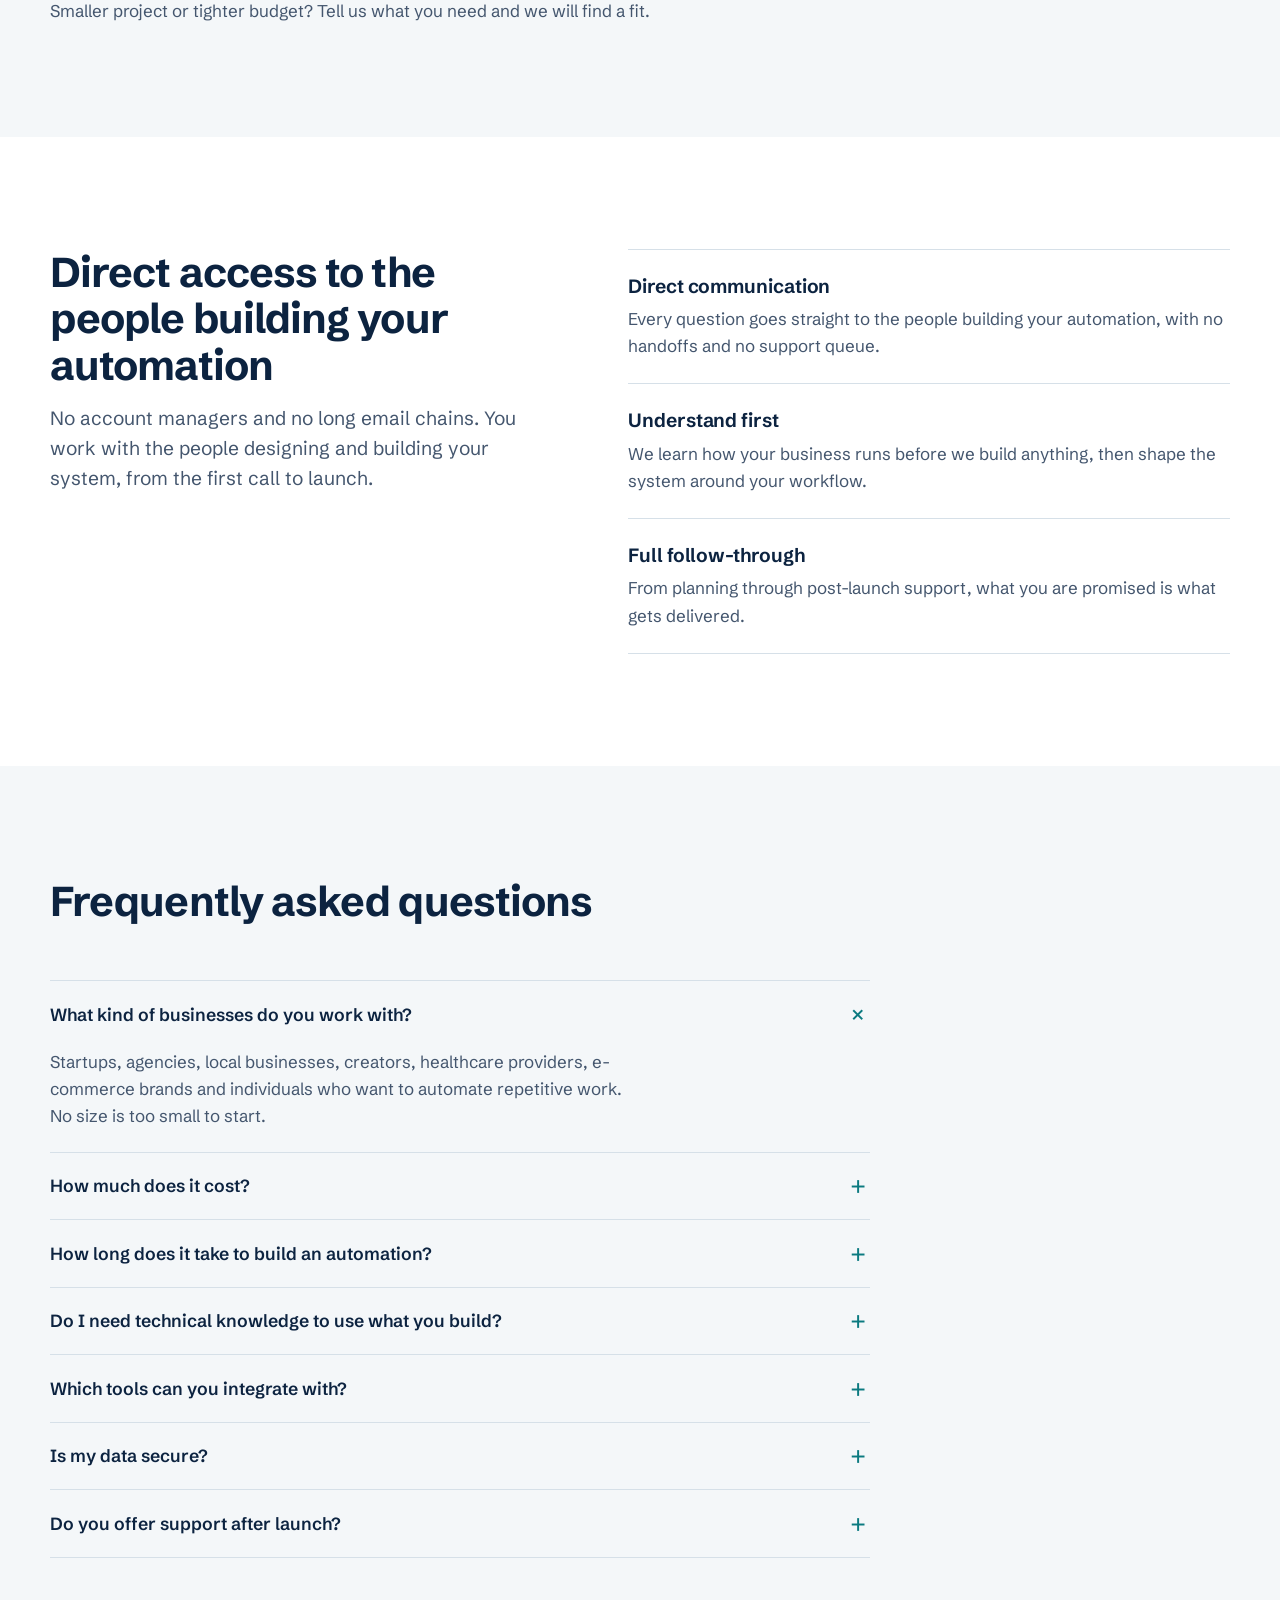
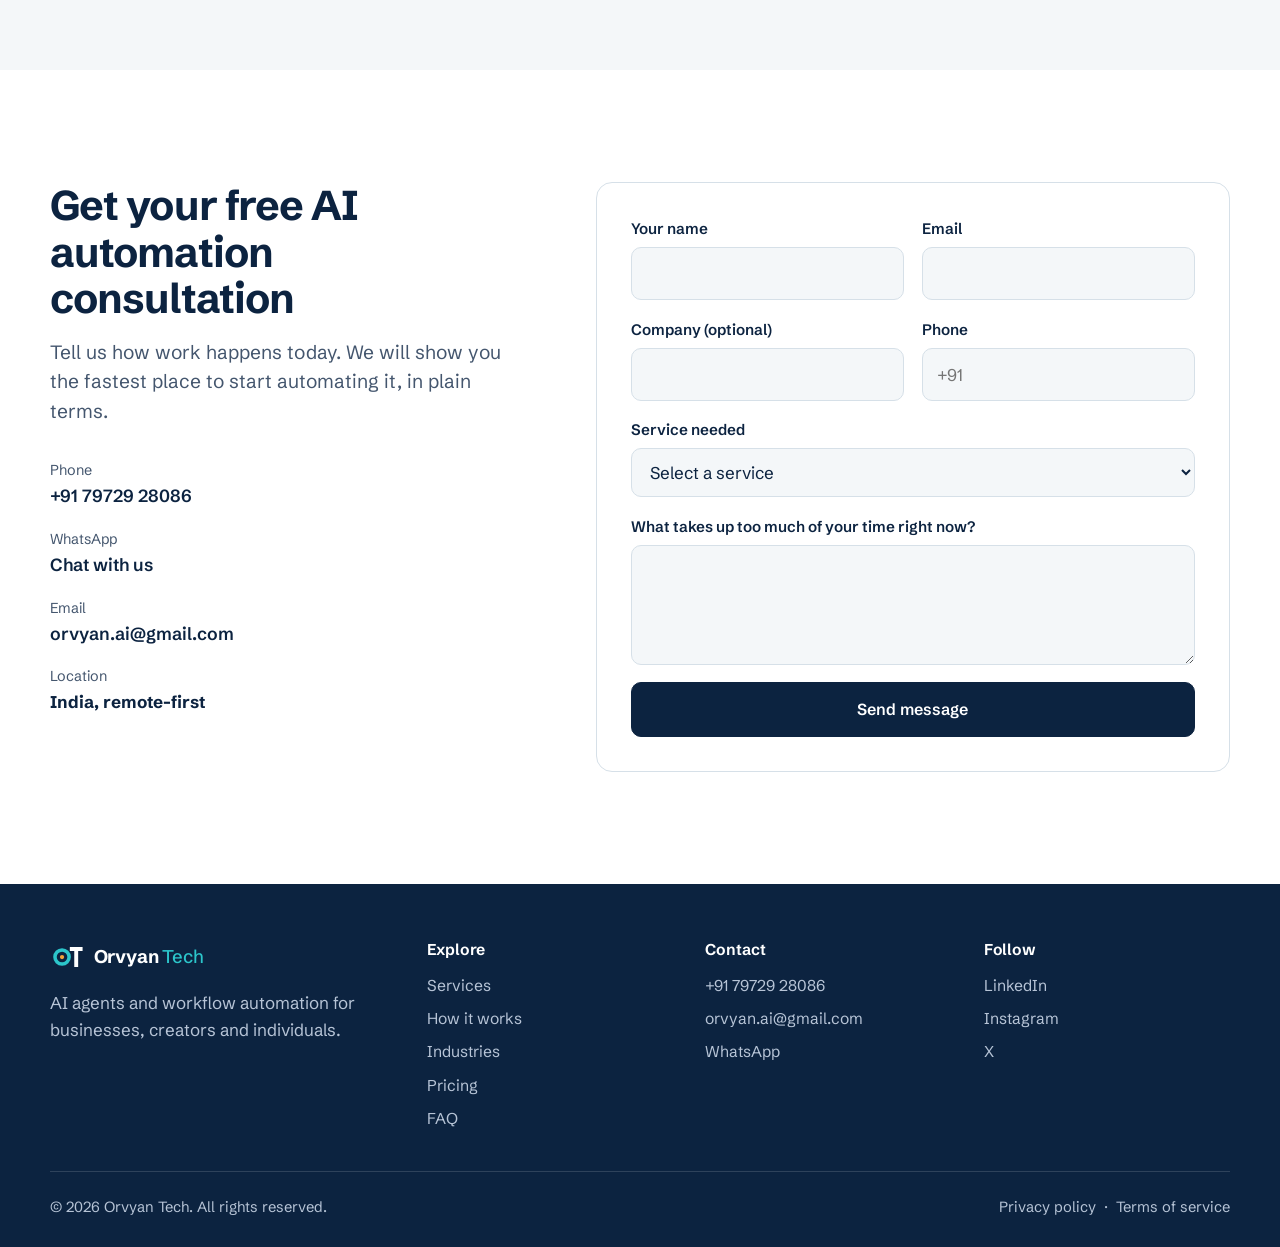
==== commit e9394d6e: "Services menu, tools section, 'You get' lines, restore AI automation" ====
--- a/index.html
+++ b/index.html
@@ -52,7 +52,7 @@
     <a class="brand" href="#top" aria-label="Orvyan Tech home"><svg viewBox="0 0 48 48" aria-hidden="true"><use href="#mark"/></svg><span>Orvyan <span>Tech</span></span></a>
     <button class="menu-btn" id="menuBtn" aria-expanded="false" aria-controls="nav" aria-label="Menu"><svg width="22" height="22" viewBox="0 0 24 24" fill="none" stroke="currentColor" stroke-width="2" stroke-linecap="round"><path d="M4 7h16M4 12h16M4 17h16"/></svg></button>
     <nav class="nav" id="nav" aria-label="Main">
-      <a href="#services">Services</a>
+      <div class="has-menu"><button class="menu-link" id="svcBtn" type="button" aria-expanded="false" aria-controls="svcMenu">Services<svg width="12" height="12" viewBox="0 0 12 12" aria-hidden="true"><path d="M2 4l4 4 4-4" fill="none" stroke="currentColor" stroke-width="1.8" stroke-linecap="round" stroke-linejoin="round"/></svg></button><div class="mega" id="svcMenu"><div><a class="mega-title" href="#svc-agents">Agents that talk to customers</a><ul><li><a href="#svc-agents">AI agents</a></li><li><a href="#svc-agents">Voice agents</a></li><li><a href="#svc-agents">WhatsApp AI agents</a></li><li><a href="#svc-agents">Chatbots</a></li><li><a href="#svc-agents">Customer support AI</a></li></ul></div><div><a class="mega-title" href="#svc-workflows">Workflows that run themselves</a><ul><li><a href="#svc-workflows">AI automation</a></li><li><a href="#svc-workflows">Workflow automation</a></li><li><a href="#svc-workflows">Ops and internal workflows</a></li><li><a href="#svc-workflows">Appointment booking</a></li></ul></div><div><a class="mega-title" href="#svc-leads">Leads and growth</a><ul><li><a href="#svc-leads">Lead generation and CRM automation</a></li><li><a href="#svc-leads">Email automation</a></li><li><a href="#svc-leads">Social media automation</a></li></ul></div><div><a class="mega-title" href="#svc-build">Build and advise</a><ul><li><a href="#svc-build">Custom integrations</a></li><li><a href="#svc-build">Custom AI solutions</a></li><li><a href="#svc-build">AI consulting</a></li></ul></div></div></div>
       <a href="#process">How it works</a>
       <a href="#industries">Industries</a>
       <a href="#pricing">Pricing</a>
@@ -95,26 +95,36 @@
       <h2>What we build</h2>
       <p class="lead">Everything is built around the tools you already use: WhatsApp, Google Workspace, your CRM and your website.</p>
     </div>
-    <div class="svc-group"><div><h3>Agents that talk to customers</h3><p>Answer, qualify and book, on the channels your customers already use.</p></div><ul class="svc-list"><li><h3>AI agents</h3><p>Agents that answer questions, qualify leads and take action around the clock across support, sales and operations.</p></li><li><h3>Voice agents</h3><p>Phone agents that answer and make calls, handle routine questions and pass anything complex to your team.</p></li><li><h3>WhatsApp AI agents</h3><p>Automated WhatsApp conversations that answer customers, take orders and book appointments, with a handoff to your team.</p></li><li><h3>Chatbots</h3><p>Conversational assistants for your website, WhatsApp, Telegram or internal team channels.</p></li><li><h3>Customer support AI</h3><p>Resolve common questions instantly and route anything complex to a person.</p></li></ul></div><div class="svc-group"><div><h3>Workflows that run themselves</h3><p>Connect your tools so work moves without someone pushing each step.</p></div><ul class="svc-list"><li><h3>Workflow automation</h3><p>Connect the tools you already use, with n8n and modern AI APIs, so information moves between them on its own.</p></li><li><h3>Ops and internal workflows</h3><p>Cut manual work across teams: approvals, reports, reminders and data entry.</p></li><li><h3>Appointment booking</h3><p>Let people book, reschedule and get reminders without back-and-forth messages.</p></li></ul></div><div class="svc-group"><div><h3>Leads and growth</h3><p>Capture every enquiry and follow up while it is still warm.</p></div><ul class="svc-list"><li><h3>Lead generation and CRM automation</h3><p>Capture, score and follow up on leads automatically so none go cold.</p></li><li><h3>Email automation</h3><p>Sequences and follow-ups triggered by what a person actually does, not a fixed schedule.</p></li><li><h3>Social media automation</h3><p>Plan, publish and repurpose content across platforms with far less manual effort.</p></li></ul></div><div class="svc-group"><div><h3>Build and advise</h3><p>When a template will not fit, or you need to know where to start.</p></div><ul class="svc-list"><li><h3>Custom integrations</h3><p>Bespoke connections between the specific tools and data your business runs on.</p></li><li><h3>Custom AI solutions</h3><p>Purpose-built AI applications for problems a template can't solve.</p></li><li><h3>AI consulting</h3><p>An honest audit of your workflow and where automation will pay off first.</p></li></ul></div>
-  </div>
-</section>
-
-<section class="band" id="process">
+    <div class="svc-group" id="svc-agents"><div><h3>Agents that talk to customers</h3><p>Answer, qualify and book, on the channels your customers already use.</p></div><ul class="svc-list"><li><h3>AI agents</h3><p>Agents that answer questions, qualify leads and take action around the clock across support, sales and operations.</p></li><li><h3>Voice agents</h3><p>Phone agents that answer and make calls, handle routine questions and pass anything complex to your team.</p></li><li><h3>WhatsApp AI agents</h3><p>Automated WhatsApp conversations that answer customers, take orders and book appointments, with a handoff to your team.</p></li><li><h3>Chatbots</h3><p>Conversational assistants for your website, WhatsApp or internal team channels.</p></li><li><h3>Customer support AI</h3><p>Resolve common questions instantly and route anything complex to a person.</p></li></ul></div><div class="svc-group" id="svc-workflows"><div><h3>Workflows that run themselves</h3><p>Connect your tools so work moves without someone pushing each step.</p></div><ul class="svc-list"><li><h3>AI automation</h3><p>Systems that execute repetitive work end-to-end, without someone triggering each step.</p></li><li><h3>Workflow automation</h3><p>Connect the tools you already use, with n8n and modern AI APIs, so information moves between them on its own.</p></li><li><h3>Ops and internal workflows</h3><p>Cut manual work across teams: approvals, reports, reminders and data entry.</p></li><li><h3>Appointment booking</h3><p>Let people book, reschedule and get reminders without back-and-forth messages.</p></li></ul></div><div class="svc-group" id="svc-leads"><div><h3>Leads and growth</h3><p>Capture every enquiry and follow up while it is still warm.</p></div><ul class="svc-list"><li><h3>Lead generation and CRM automation</h3><p>Capture, score and follow up on leads automatically so none go cold.</p></li><li><h3>Email automation</h3><p>Sequences and follow-ups triggered by what a person actually does, not a fixed schedule.</p></li><li><h3>Social media automation</h3><p>Plan, publish and repurpose content across platforms with far less manual effort.</p></li></ul></div><div class="svc-group" id="svc-build"><div><h3>Build and advise</h3><p>When a template will not fit, or you need to know where to start.</p></div><ul class="svc-list"><li><h3>Custom integrations</h3><p>Bespoke connections between the specific tools and data your business runs on.</p></li><li><h3>Custom AI solutions</h3><p>Purpose-built AI applications for problems a template can't solve.</p></li><li><h3>AI consulting</h3><p>An honest audit of your workflow and where automation will pay off first.</p></li></ul></div>
+  </div>
+</section>
+
+<section class="band" id="tools">
+  <div class="wrap">
+    <div class="section-head">
+      <h2>Works with the tools you already use</h2>
+      <p class="lead">We connect to most modern platforms and to custom APIs. These are the ones we use most.</p>
+    </div>
+    <div class="tools-grid"><div><h3>Automation</h3><ul><li>n8n</li><li>Make</li><li>Zapier</li></ul></div><div><h3>AI</h3><ul><li>OpenAI</li><li>Custom AI APIs</li></ul></div><div><h3>Messaging</h3><ul><li>WhatsApp Business API</li><li>Slack</li><li>Gmail</li></ul></div><div><h3>Business tools</h3><ul><li>Google Workspace</li><li>Google Sheets</li><li>HubSpot</li><li>Notion</li><li>Airtable</li><li>Shopify</li><li>Typeform</li></ul></div><div><h3>Social</h3><ul><li>Meta API</li><li>LinkedIn API</li></ul></div></div>
+  </div>
+</section>
+
+<section class="band band-white" id="process">
   <div class="wrap">
     <div class="section-head">
       <h2>From first call to live automation</h2>
       <p class="lead">Four steps, in order. Each one depends on the last.</p>
     </div>
     <ol class="steps">
-      <li><h3>Discovery</h3><p>We learn your workflow, your tools and where the time is actually going.</p></li>
-      <li><h3>Strategy</h3><p>A concrete automation plan, prioritized by impact, not novelty.</p></li>
-      <li><h3>Build and test</h3><p>We build the system and test it against real scenarios before launch.</p></li>
-      <li><h3>Launch and support</h3><p>Live, monitored and refined as your business changes.</p></li>
+      <li><h3>Discovery</h3><p>We learn your workflow, your tools and where the time is actually going.</p><p class="get"><strong>You get</strong> a clear picture of what to automate first.</p></li>
+      <li><h3>Strategy</h3><p>A concrete automation plan, prioritized by impact, not novelty.</p><p class="get"><strong>You get</strong> a written plan with scope and a quote.</p></li>
+      <li><h3>Build and test</h3><p>We build the system and test it against real scenarios before launch.</p><p class="get"><strong>You get</strong> a working system, tested on real scenarios.</p></li>
+      <li><h3>Launch and support</h3><p>Live, monitored and refined as your business changes.</p><p class="get"><strong>You get</strong> a live system, documentation and a support period.</p></li>
     </ol>
   </div>
 </section>
 
-<section class="band band-white" id="industries">
+<section class="band" id="industries">
   <div class="wrap">
     <div class="section-head">
       <h2>Who we build for</h2>
@@ -164,7 +174,7 @@
 <section class="band" id="faq">
   <div class="wrap">
     <div class="section-head"><h2>Frequently asked questions</h2></div>
-    <div class="faq"><details open><summary>What kind of businesses do you work with?</summary><p>Startups, agencies, local businesses, creators, healthcare providers, e-commerce brands and individuals who want to automate repetitive work. No size is too small to start.</p></details><details><summary>How much does it cost?</summary><p>It depends on the number of workflows, the tools involved and whether an AI agent is needed. Every project starts with a free consultation, after which you get a clear quote for the scope we agree on.</p></details><details><summary>How long does it take to build an automation?</summary><p>Simple workflows can go live within a few days. More involved AI agents or multi-tool integrations typically take two to four weeks, depending on scope.</p></details><details><summary>Do I need technical knowledge to use what you build?</summary><p>No. We design systems to be easy to manage day to day, and we provide documentation and a walkthrough so your team is comfortable running them.</p></details><details><summary>Which tools can you integrate with?</summary><p>Most modern platforms: n8n, Make, Zapier, WhatsApp, Telegram, Slack, Google Workspace, Shopify, HubSpot, Notion, Airtable and custom APIs, among others.</p></details><details><summary>Is my data secure?</summary><p>We use encrypted connections, secure credential storage and role-based access, and can design systems that keep sensitive data inside your existing infrastructure.</p></details><details><summary>Do you offer support after launch?</summary><p>Yes. Every plan includes a support period after launch, and ongoing monitoring and optimization packages are available so your automation stays reliable as your business changes.</p></details></div>
+    <div class="faq"><details open><summary>What kind of businesses do you work with?</summary><p>Startups, agencies, local businesses, creators, healthcare providers, e-commerce brands and individuals who want to automate repetitive work. No size is too small to start.</p></details><details><summary>How much does it cost?</summary><p>It depends on the number of workflows, the tools involved and whether an AI agent is needed. Every project starts with a free consultation, after which you get a clear quote for the scope we agree on.</p></details><details><summary>How long does it take to build an automation?</summary><p>Simple workflows can go live within a few days. More involved AI agents or multi-tool integrations typically take two to four weeks, depending on scope.</p></details><details><summary>Do I need technical knowledge to use what you build?</summary><p>No. We design systems to be easy to manage day to day, and we provide documentation and a walkthrough so your team is comfortable running them.</p></details><details><summary>Which tools can you integrate with?</summary><p>Most modern platforms: n8n, Make, Zapier, WhatsApp, Slack, Google Workspace, Shopify, HubSpot, Notion, Airtable and custom APIs, among others.</p></details><details><summary>Is my data secure?</summary><p>We use encrypted connections, secure credential storage and role-based access, and can design systems that keep sensitive data inside your existing infrastructure.</p></details><details><summary>Do you offer support after launch?</summary><p>Yes. Every plan includes a support period after launch, and ongoing monitoring and optimization packages are available so your automation stays reliable as your business changes.</p></details></div>
   </div>
 </section>
 
@@ -237,6 +247,17 @@
     if (e.target.tagName === 'A') { nav.classList.remove('open'); menuBtn.setAttribute('aria-expanded', 'false'); }
   });
 
+  var svcBtn = document.getElementById('svcBtn'), svcMenu = document.getElementById('svcMenu');
+  function closeMenu() { svcMenu.classList.remove('open'); svcBtn.setAttribute('aria-expanded', 'false'); }
+  svcBtn.addEventListener('click', function (e) {
+    e.stopPropagation();
+    if (window.matchMedia('(max-width: 760px)').matches) { nav.classList.remove('open'); menuBtn.setAttribute('aria-expanded', 'false'); location.hash = '#services'; return; }
+    var open = svcMenu.classList.toggle('open'); svcBtn.setAttribute('aria-expanded', open);
+  });
+  svcMenu.addEventListener('click', function (e) { if (e.target.closest('a')) closeMenu(); });
+  document.addEventListener('click', function (e) { if (!svcMenu.contains(e.target)) closeMenu(); });
+  document.addEventListener('keydown', function (e) { if (e.key === 'Escape') { closeMenu(); svcBtn.focus(); } });
+
   var steps = document.getElementById('flowSteps');
   function sizePulse() { steps.style.setProperty('--travel', Math.max(steps.offsetHeight - 12, 0) + 'px'); }
   sizePulse(); window.addEventListener('resize', sizePulse);
--- a/styles.css
+++ b/styles.css
@@ -223,3 +223,35 @@
 }
 .doc .contact-block { margin: 1rem 0 1.5rem; padding: 1rem 1.2rem; background: var(--white); border: 1px solid var(--line); border-radius: 12px; }
 .doc .contact-block p { margin-bottom: .3rem; }
+
+/* services menu */
+.bar { position: relative; }
+.has-menu { display: flex; }
+.menu-link { font: inherit; font-weight: 500; font-size: .98rem; color: var(--ink); background: none; border: 0; padding: 0; cursor: pointer; display: inline-flex; align-items: center; gap: .35rem; }
+.menu-link:hover, .menu-link[aria-expanded="true"] { color: var(--teal); }
+.menu-link svg { transition: transform .15s; }
+.menu-link[aria-expanded="true"] svg { transform: rotate(180deg); }
+.mega { display: none; position: absolute; left: 0; right: 0; top: calc(100% + 8px); background: var(--white); border: 1px solid var(--line); border-radius: 16px; box-shadow: 0 18px 40px rgba(12, 35, 64, .12); padding: 1.6rem 1.8rem; grid-template-columns: repeat(4, 1fr); gap: 1.5rem; }
+.mega.open { display: grid; }
+.mega-title { display: block; font-weight: 650; color: var(--ink); text-decoration: none; margin-bottom: .6rem; }
+.mega-title:hover { color: var(--teal); }
+.mega ul { list-style: none; padding: 0; display: grid; gap: .45rem; }
+.mega li a { color: var(--ink-soft); text-decoration: none; font-size: .95rem; }
+.mega li a:hover { color: var(--teal); }
+@media (max-width: 760px) { .mega { display: none !important; } .has-menu { display: block; } .menu-link { padding: .85rem 0; width: 100%; border-bottom: 1px solid var(--line); justify-content: space-between; font-size: inherit; } .menu-link svg { display: none; } }
+
+/* process: what you get */
+.steps .get { margin-top: .7rem; font-size: .95rem; color: var(--ink); }
+.steps .get strong { color: var(--teal); font-weight: 650; margin-right: .3rem; }
+
+/* tools */
+.tools-grid { display: grid; grid-template-columns: repeat(5, auto); gap: 2rem 3rem; justify-content: start; }
+.tools-grid h3 { font-size: 1rem; color: var(--teal); margin-bottom: .6rem; }
+.tools-grid ul { list-style: none; padding: 0; display: grid; gap: .4rem; }
+.tools-grid li { color: var(--ink); font-size: .98rem; }
+@media (max-width: 980px) { .tools-grid { grid-template-columns: repeat(3, auto); } }
+@media (max-width: 600px) { .tools-grid { grid-template-columns: repeat(2, 1fr); } }
+.nav .mega a.mega-title { font-weight: 700; color: var(--teal); font-size: .98rem; }
+.nav .mega a.mega-title:hover { color: var(--ink); }
+.nav .mega li a { color: var(--ink-soft); font-size: .95rem; font-weight: 400; }
+.nav .mega li a:hover { color: var(--teal); }
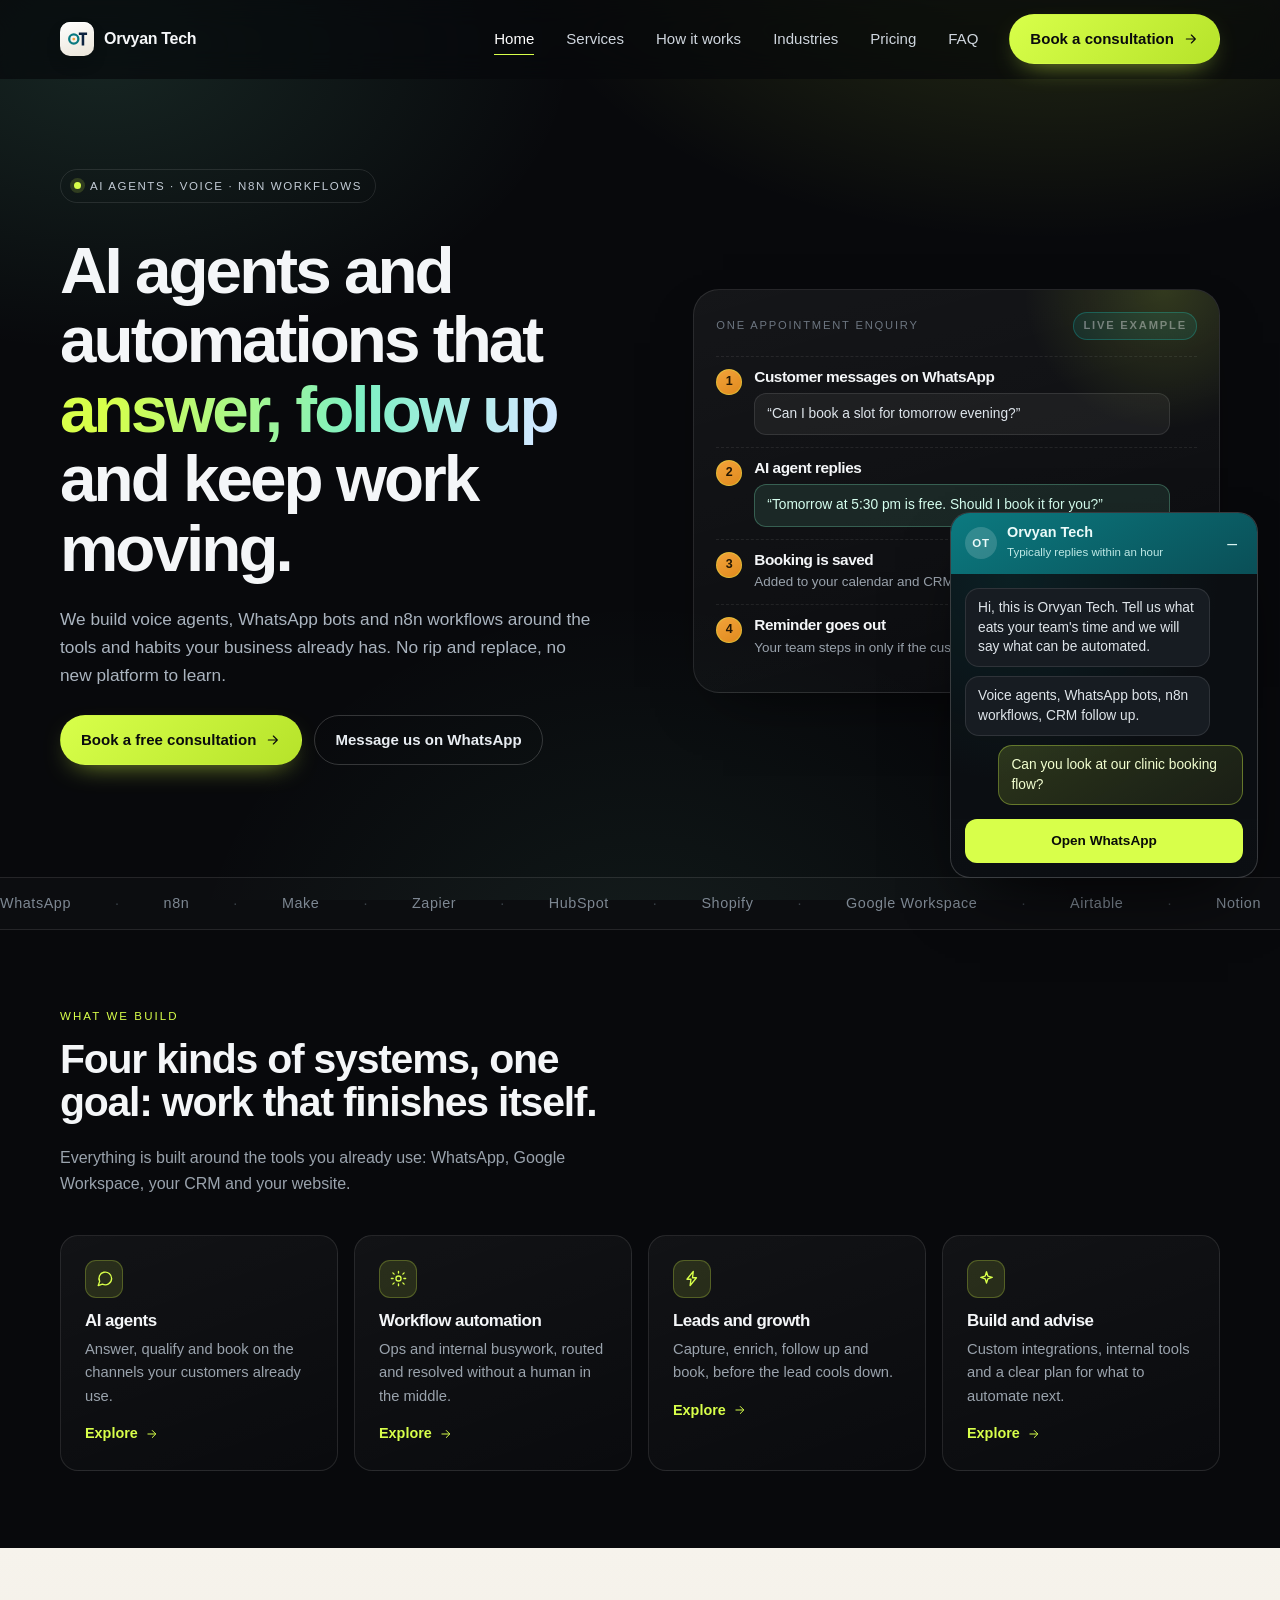
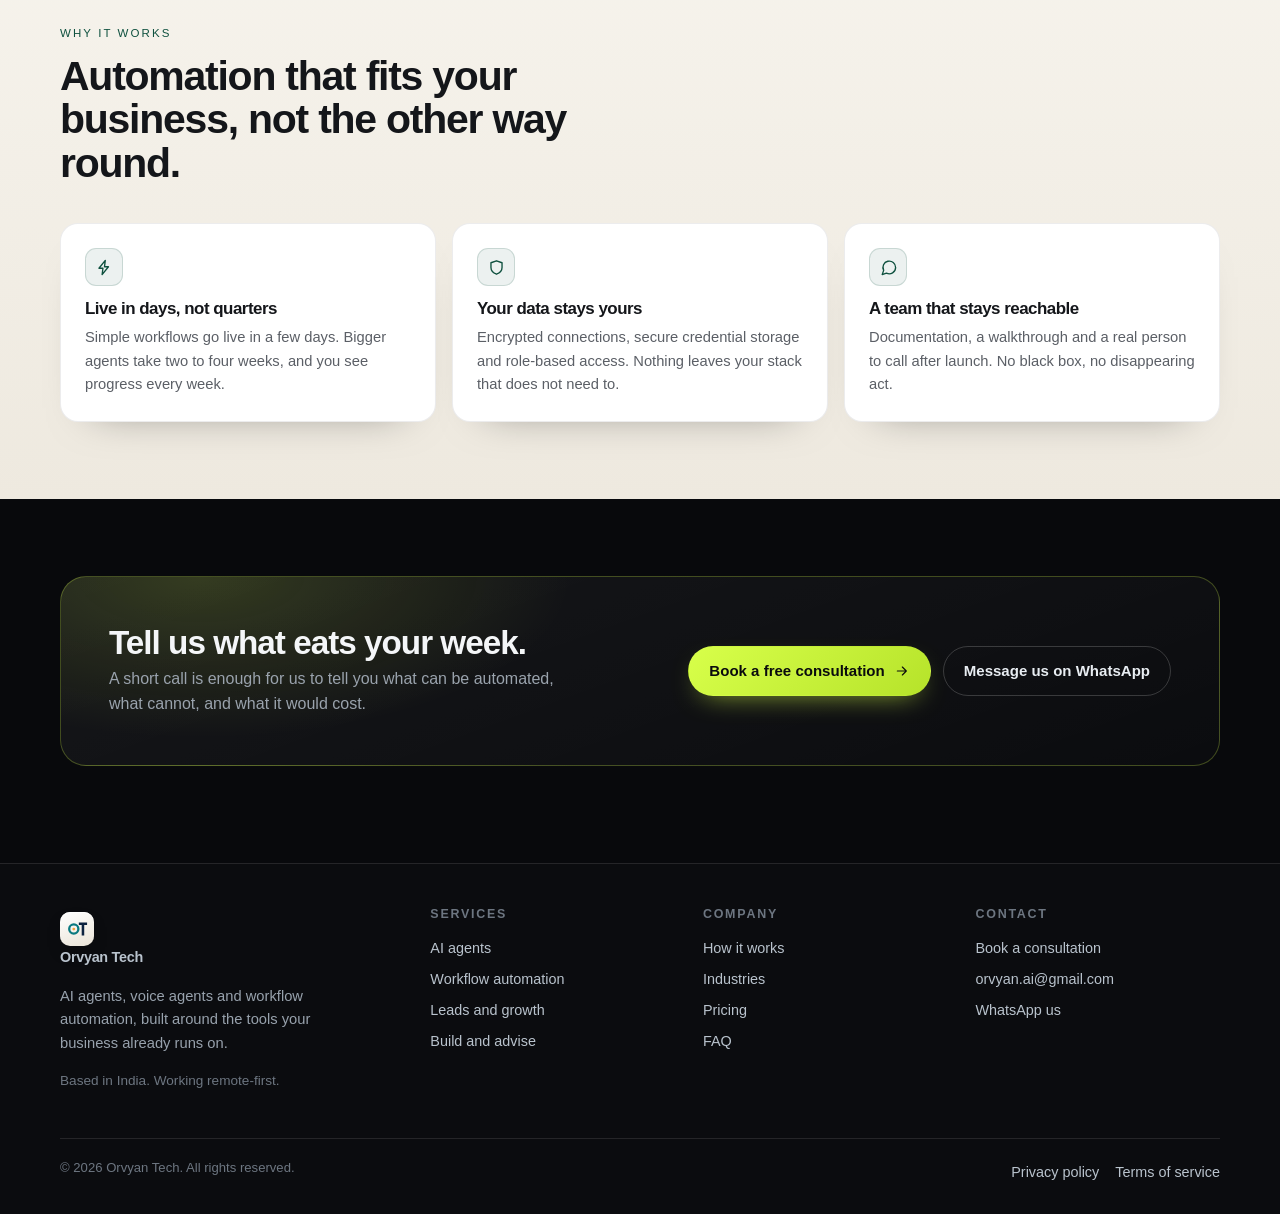
==== commit 8937b00d: "Redesign the site: multi-page structure, new design system, WhatsApp dock widget - Split the single " ====
--- a/index.html
+++ b/index.html
@@ -1,280 +1,205 @@
 <!DOCTYPE html>
 <html lang="en">
 <head>
-<!-- Google tag (gtag.js) -->
-<script async src="https://www.googletagmanager.com/gtag/js?id=G-GD2M58Q7JF"></script>
-<script>
-  window.dataLayer = window.dataLayer || [];
-  function gtag(){dataLayer.push(arguments);}
-  gtag('js', new Date());
-  gtag('config', 'G-GD2M58Q7JF');
-</script>
 <meta charset="UTF-8">
-<meta name="google-site-verification" content="d8tEk0yvvWKKpwFYxLRndX4XH2PFb5tcn-CXJWstyMQ" />
 <meta name="viewport" content="width=device-width, initial-scale=1">
-<title>Orvyan Tech | AI agents, voice agents and workflow automation in India</title>
+<title>Orvyan Tech | AI agents, voice agents and workflow automation</title>
 <meta name="description" content="Orvyan Tech builds AI agents, voice agents, WhatsApp bots and n8n workflow automation for businesses, creators and individuals. Book a free consultation.">
-<meta name="theme-color" content="#F4F7F9">
-<link rel="canonical" href="https://www.orvyantech.com/">
+<link rel="canonical" href="https://www.orvyantech.com/index.html">
+<meta name="theme-color" content="#08090c">
 <link rel="icon" href="favicon.svg" type="image/svg+xml">
 <link rel="icon" href="favicon.ico" sizes="32x32">
 <link rel="apple-touch-icon" href="apple-touch-icon.png">
 <meta property="og:type" content="website">
-<meta property="og:url" content="https://www.orvyantech.com/">
-<meta property="og:title" content="Orvyan Tech | AI agents and workflow automation">
-<meta property="og:description" content="AI agents, voice agents, WhatsApp bots and workflow automation, built around how your business already works.">
+<meta property="og:site_name" content="Orvyan Tech">
+<meta property="og:title" content="Orvyan Tech | AI agents, voice agents and workflow automation">
+<meta property="og:description" content="Orvyan Tech builds AI agents, voice agents, WhatsApp bots and n8n workflow automation for businesses, creators and individuals. Book a free consultation.">
+<meta property="og:url" content="https://www.orvyantech.com/index.html">
 <meta property="og:image" content="https://www.orvyantech.com/og-image.png">
 <meta name="twitter:card" content="summary_large_image">
 <link rel="preconnect" href="https://fonts.googleapis.com">
 <link rel="preconnect" href="https://fonts.gstatic.com" crossorigin>
-<link href="https://fonts.googleapis.com/css2?family=Schibsted+Grotesk:wght@400;500;600;700&display=swap" rel="stylesheet">
-<link rel="stylesheet" href="styles.css">
+<link rel="preconnect" href="https://formtorch.com" crossorigin>
+<link rel="preload" href="assets/css/site.css" as="style">
+<link rel="stylesheet" href="assets/css/site.css">
+<link rel="preconnect" href="https://www.googletagmanager.com">
+
+<script async src="https://www.googletagmanager.com/gtag/js?id=G-GD2M58Q7JF"></script>
+<script>
+window.dataLayer=window.dataLayer||[];function gtag(){dataLayer.push(arguments)}
+gtag('js',new Date());gtag('config','G-GD2M58Q7JF');
+</script>
 <script type="application/ld+json">
 {
   "@context": "https://schema.org",
-  "@type": "Organization",
+  "@type": "ProfessionalService",
   "name": "Orvyan Tech",
   "url": "https://www.orvyantech.com/",
-  "logo": "https://www.orvyantech.com/logo.png",
   "email": "orvyan.ai@gmail.com",
-  "telephone": "+91 7972928086",
-  "description": "Orvyan Tech builds AI agents, voice agents, workflow automation and custom AI solutions.",
-  "sameAs": ["https://www.linkedin.com/company/orvyan-tech/", "https://www.instagram.com/orvyan_tech/", "https://x.com/Orvyanai"]
+  "telephone": "+91-79729-28086",
+  "description": "AI agents, voice agents, WhatsApp bots and n8n workflow automation for businesses, creators and individuals.",
+  "areaServed": "Worldwide",
+  "address": { "@type": "PostalAddress", "addressCountry": "IN" }
 }
 </script>
 </head>
 <body>
-<svg width="0" height="0" style="position:absolute" aria-hidden="true"><symbol id="mark" viewBox="0 0 48 48"><circle cx="17" cy="24" r="10" fill="none" stroke="var(--mark-ring,#0B7A80)" stroke-width="5"/><circle cx="17" cy="24" r="3" fill="#F2A33A"/><path fill="var(--mark-t,#0C2340)" d="M28 10h18v5.5h-6.25V38h-5.5V15.5H28z"/></symbol></svg>
 <a class="skip" href="#main">Skip to content</a>
-
-<header class="site-header">
-  <div class="wrap bar">
-    <a class="brand" href="#top" aria-label="Orvyan Tech home"><svg viewBox="0 0 48 48" aria-hidden="true"><use href="#mark"/></svg><span>Orvyan <span>Tech</span></span></a>
-    <button class="menu-btn" id="menuBtn" aria-expanded="false" aria-controls="nav" aria-label="Menu"><svg width="22" height="22" viewBox="0 0 24 24" fill="none" stroke="currentColor" stroke-width="2" stroke-linecap="round"><path d="M4 7h16M4 12h16M4 17h16"/></svg></button>
+<header class="site-head">
+  <div class="wrap head-inner">
+    <a class="brand" href="index.html"><span class="brand-chip"><img src="assets/img/logo.svg" alt="" width="22" height="22"></span> Orvyan Tech</a>
+    <button class="menu-btn" id="menuBtn" aria-expanded="false" aria-controls="nav" aria-label="Open menu">
+      <svg width="24" height="24" viewBox="0 0 24 24" fill="none" stroke="currentColor" stroke-width="1.8" stroke-linecap="round" aria-hidden="true"><path d="M4 7h16M4 12h16M4 17h16"/></svg>
+    </button>
     <nav class="nav" id="nav" aria-label="Main">
-      <div class="has-menu"><button class="menu-link" id="svcBtn" type="button" aria-expanded="false" aria-controls="svcMenu">Services<svg width="12" height="12" viewBox="0 0 12 12" aria-hidden="true"><path d="M2 4l4 4 4-4" fill="none" stroke="currentColor" stroke-width="1.8" stroke-linecap="round" stroke-linejoin="round"/></svg></button><div class="mega" id="svcMenu"><div><a class="mega-title" href="#svc-agents">Agents that talk to customers</a><ul><li><a href="#svc-agents">AI agents</a></li><li><a href="#svc-agents">Voice agents</a></li><li><a href="#svc-agents">WhatsApp AI agents</a></li><li><a href="#svc-agents">Chatbots</a></li><li><a href="#svc-agents">Customer support AI</a></li></ul></div><div><a class="mega-title" href="#svc-workflows">Workflows that run themselves</a><ul><li><a href="#svc-workflows">AI automation</a></li><li><a href="#svc-workflows">Workflow automation</a></li><li><a href="#svc-workflows">Ops and internal workflows</a></li><li><a href="#svc-workflows">Appointment booking</a></li></ul></div><div><a class="mega-title" href="#svc-leads">Leads and growth</a><ul><li><a href="#svc-leads">Lead generation and CRM automation</a></li><li><a href="#svc-leads">Email automation</a></li><li><a href="#svc-leads">Social media automation</a></li></ul></div><div><a class="mega-title" href="#svc-build">Build and advise</a><ul><li><a href="#svc-build">Custom integrations</a></li><li><a href="#svc-build">Custom AI solutions</a></li><li><a href="#svc-build">AI consulting</a></li></ul></div></div></div>
-      <a href="#process">How it works</a>
-      <a href="#industries">Industries</a>
-      <a href="#pricing">Pricing</a>
-      <a href="#faq">FAQ</a>
-      <a class="btn btn-sm" href="#contact">Book a consultation</a>
+      <a href="index.html" aria-current="page">Home</a><a href="services.html">Services</a><a href="how-it-works.html">How it works</a><a href="industries.html">Industries</a><a href="pricing.html">Pricing</a><a href="faq.html">FAQ</a>
     </nav>
+    <a class="cta" href="contact.html">Book a consultation <svg class="" viewBox="0 0 24 24" fill="none" stroke="currentColor" stroke-width="1.7" stroke-linecap="round" stroke-linejoin="round" aria-hidden="true"><path d="M5 12h13M12.5 6l6 6-6 6"/></svg></a>
   </div>
 </header>
-
 <main id="main">
-<section class="hero" id="top">
+
+<section class="hero">
   <div class="wrap hero-grid">
     <div>
-      <h1>AI agents and automations that answer, follow up and keep work moving.</h1>
-      <p class="lead">We build voice agents, WhatsApp bots and n8n workflows around the tools and habits your business already has.</p>
-      <div class="btn-row">
-        <a class="btn" href="#contact">Book a free consultation</a>
-        <a class="btn btn-ghost" href="https://wa.me/917972928086?text=Hi!%20I'd%20like%20to%20know%20more%20about%20your%20automation%20services." target="_blank" rel="noopener">Message us on WhatsApp</a>
-      </div>
-      <p class="hero-facts"><span>Based in India</span><span>Remote-first</span><span>Reply within 24 hours</span></p>
-    </div>
-    <div class="flow" aria-label="Example workflow: an appointment enquiry handled automatically">
-      <p class="flow-title">Example: one appointment enquiry, handled end to end</p>
-      <div class="flow-track">
-      <span class="flow-pulse" aria-hidden="true"></span>
-      <ol class="flow-steps" id="flowSteps">
-        <li class="step" style="--i:0"><span class="step-dot"></span><div><p class="step-label">Customer messages on WhatsApp</p><p class="bubble in">Can I book a slot for tomorrow evening?</p></div></li>
-        <li class="step" style="--i:1"><span class="step-dot"></span><div><p class="step-label">AI agent replies</p><p class="bubble out">Tomorrow at 5:30 pm is free. Should I book it for you?</p></div></li>
-        <li class="step" style="--i:2"><span class="step-dot"></span><div><p class="step-label">Booking is saved</p><p class="step-text">Added to your calendar and CRM, with the customer's details.</p></div></li>
-        <li class="step" style="--i:3"><span class="step-dot"></span><div><p class="step-label">Reminder goes out</p><p class="step-text">Your team steps in only if the customer asks for a person.</p></div></li>
-      </ol>
-      </div>
-    </div>
+      <span class="eyebrow reveal"><i></i> AI agents &middot; Voice &middot; n8n workflows</span>
+      <h1 class="display reveal d1">AI agents and automations that <span class="grad">answer, follow up</span> and keep work moving.</h1>
+      <p class="lede reveal d2">We build voice agents, WhatsApp bots and n8n workflows around the tools and habits your business already has. No rip and replace, no new platform to learn.</p>
+      <div class="hero-actions reveal d3">
+        <a class="cta" href="contact.html">Book a free consultation <svg class="" viewBox="0 0 24 24" fill="none" stroke="currentColor" stroke-width="1.7" stroke-linecap="round" stroke-linejoin="round" aria-hidden="true"><path d="M5 12h13M12.5 6l6 6-6 6"/></svg></a>
+        <a class="cta ghost" href="https://wa.me/917972928086" target="_blank" rel="noopener">Message us on WhatsApp</a>
+      </div>
+      <div class="trust reveal d4">
+        <span><svg class="" viewBox="0 0 24 24" fill="none" stroke="currentColor" stroke-width="1.7" stroke-linecap="round" stroke-linejoin="round" aria-hidden="true"><circle cx="12" cy="12" r="8.5"/><path d="M3.5 12h17M12 3.5c2.5 2.4 3.8 5.4 3.8 8.5S14.5 18.1 12 20.5C9.5 18.1 8.2 15.1 8.2 12S9.5 5.9 12 3.5Z"/></svg> Based in India</span>
+        <span><svg class="" viewBox="0 0 24 24" fill="none" stroke="currentColor" stroke-width="1.7" stroke-linecap="round" stroke-linejoin="round" aria-hidden="true"><path d="M13 3 5 13h5l-1 8 8-10h-5l1-8Z"/></svg> Remote-first</span>
+        <span><svg class="" viewBox="0 0 24 24" fill="none" stroke="currentColor" stroke-width="1.7" stroke-linecap="round" stroke-linejoin="round" aria-hidden="true"><circle cx="12" cy="12" r="8.5"/><path d="M12 7.5V12l3 1.8"/></svg> Reply within 24 hours</span>
+      </div>
+    </div>
+    
+      <div class="flow-card reveal d2">
+        <div class="flow-head"><span>One appointment enquiry</span><span class="badge-live">Live example</span></div>
+        <div class="step"><div class="num">1</div><div><h4>Customer messages on WhatsApp</h4>
+          <div class="bubble">&ldquo;Can I book a slot for tomorrow evening?&rdquo;</div></div></div>
+        <div class="step"><div class="num">2</div><div><h4>AI agent replies</h4>
+          <div class="bubble reply">&ldquo;Tomorrow at 5:30 pm is free. Should I book it for you?&rdquo;</div></div></div>
+        <div class="step"><div class="num">3</div><div><h4>Booking is saved</h4>
+          <p>Added to your calendar and CRM, with the customer&rsquo;s details.</p></div></div>
+        <div class="step"><div class="num">4</div><div><h4>Reminder goes out</h4>
+          <p>Your team steps in only if the customer asks for a person.</p></div></div>
+      </div>
   </div>
 </section>
 
-<section class="band band-white" id="services">
+<div class="marquee" aria-hidden="true">
+  <div class="marquee-track">
+    <span>WhatsApp</span><span>n8n</span><span>Make</span><span>Zapier</span><span>HubSpot</span><span>Shopify</span><span>Google Workspace</span><span>Airtable</span><span>Notion</span><span>Slack</span><span>OpenAI</span><span>Twilio</span>
+    <span>WhatsApp</span><span>n8n</span><span>Make</span><span>Zapier</span><span>HubSpot</span><span>Shopify</span><span>Google Workspace</span><span>Airtable</span><span>Notion</span><span>Slack</span><span>OpenAI</span><span>Twilio</span>
+  </div>
+</div>
+
+<section>
   <div class="wrap">
-    <div class="section-head">
-      <h2>What we build</h2>
-      <p class="lead">Everything is built around the tools you already use: WhatsApp, Google Workspace, your CRM and your website.</p>
-    </div>
-    <div class="svc-group" id="svc-agents"><div><h3>Agents that talk to customers</h3><p>Answer, qualify and book, on the channels your customers already use.</p></div><ul class="svc-list"><li><h3>AI agents</h3><p>Agents that answer questions, qualify leads and take action around the clock across support, sales and operations.</p></li><li><h3>Voice agents</h3><p>Phone agents that answer and make calls, handle routine questions and pass anything complex to your team.</p></li><li><h3>WhatsApp AI agents</h3><p>Automated WhatsApp conversations that answer customers, take orders and book appointments, with a handoff to your team.</p></li><li><h3>Chatbots</h3><p>Conversational assistants for your website, WhatsApp or internal team channels.</p></li><li><h3>Customer support AI</h3><p>Resolve common questions instantly and route anything complex to a person.</p></li></ul></div><div class="svc-group" id="svc-workflows"><div><h3>Workflows that run themselves</h3><p>Connect your tools so work moves without someone pushing each step.</p></div><ul class="svc-list"><li><h3>AI automation</h3><p>Systems that execute repetitive work end-to-end, without someone triggering each step.</p></li><li><h3>Workflow automation</h3><p>Connect the tools you already use, with n8n and modern AI APIs, so information moves between them on its own.</p></li><li><h3>Ops and internal workflows</h3><p>Cut manual work across teams: approvals, reports, reminders and data entry.</p></li><li><h3>Appointment booking</h3><p>Let people book, reschedule and get reminders without back-and-forth messages.</p></li></ul></div><div class="svc-group" id="svc-leads"><div><h3>Leads and growth</h3><p>Capture every enquiry and follow up while it is still warm.</p></div><ul class="svc-list"><li><h3>Lead generation and CRM automation</h3><p>Capture, score and follow up on leads automatically so none go cold.</p></li><li><h3>Email automation</h3><p>Sequences and follow-ups triggered by what a person actually does, not a fixed schedule.</p></li><li><h3>Social media automation</h3><p>Plan, publish and repurpose content across platforms with far less manual effort.</p></li></ul></div><div class="svc-group" id="svc-build"><div><h3>Build and advise</h3><p>When a template will not fit, or you need to know where to start.</p></div><ul class="svc-list"><li><h3>Custom integrations</h3><p>Bespoke connections between the specific tools and data your business runs on.</p></li><li><h3>Custom AI solutions</h3><p>Purpose-built AI applications for problems a template can't solve.</p></li><li><h3>AI consulting</h3><p>An honest audit of your workflow and where automation will pay off first.</p></li></ul></div>
+    <div class="sec-head reveal">
+      <span class="kicker">What we build</span>
+      <h2>Four kinds of systems, one goal: work that finishes itself.</h2>
+      <p>Everything is built around the tools you already use: WhatsApp, Google Workspace, your CRM and your website.</p>
+    </div>
+    <div class="grid g4">
+      <a class="card reveal" href="services.html#agents"><div class="ico"><svg class="" viewBox="0 0 24 24" fill="none" stroke="currentColor" stroke-width="1.7" stroke-linecap="round" stroke-linejoin="round" aria-hidden="true"><path d="M21 12a8 8 0 0 1-11.6 7.1L4 21l1.9-5.4A8 8 0 1 1 21 12Z"/></svg></div>
+        <h3>AI agents</h3><p>Answer, qualify and book on the channels your customers already use.</p>
+        <span class="link-more">Explore <svg class="" viewBox="0 0 24 24" fill="none" stroke="currentColor" stroke-width="1.7" stroke-linecap="round" stroke-linejoin="round" aria-hidden="true"><path d="M5 12h13M12.5 6l6 6-6 6"/></svg></span></a>
+      <a class="card reveal d1" href="services.html#workflows"><div class="ico"><svg class="" viewBox="0 0 24 24" fill="none" stroke="currentColor" stroke-width="1.7" stroke-linecap="round" stroke-linejoin="round" aria-hidden="true"><circle cx="12" cy="12" r="3.2"/><path d="M12 3v2.2M12 18.8V21M4.9 4.9l1.6 1.6M17.5 17.5l1.6 1.6M3 12h2.2M18.8 12H21M4.9 19.1l1.6-1.6M17.5 6.5l1.6-1.6"/></svg></div>
+        <h3>Workflow automation</h3><p>Ops and internal busywork, routed and resolved without a human in the middle.</p>
+        <span class="link-more">Explore <svg class="" viewBox="0 0 24 24" fill="none" stroke="currentColor" stroke-width="1.7" stroke-linecap="round" stroke-linejoin="round" aria-hidden="true"><path d="M5 12h13M12.5 6l6 6-6 6"/></svg></span></a>
+      <a class="card reveal d2" href="services.html#growth"><div class="ico"><svg class="" viewBox="0 0 24 24" fill="none" stroke="currentColor" stroke-width="1.7" stroke-linecap="round" stroke-linejoin="round" aria-hidden="true"><path d="M13 3 5 13h5l-1 8 8-10h-5l1-8Z"/></svg></div>
+        <h3>Leads and growth</h3><p>Capture, enrich, follow up and book, before the lead cools down.</p>
+        <span class="link-more">Explore <svg class="" viewBox="0 0 24 24" fill="none" stroke="currentColor" stroke-width="1.7" stroke-linecap="round" stroke-linejoin="round" aria-hidden="true"><path d="M5 12h13M12.5 6l6 6-6 6"/></svg></span></a>
+      <a class="card reveal d3" href="services.html#advise"><div class="ico"><svg class="" viewBox="0 0 24 24" fill="none" stroke="currentColor" stroke-width="1.7" stroke-linecap="round" stroke-linejoin="round" aria-hidden="true"><path d="M12 3.5 13.7 9l5.5 1.7-5.5 1.7L12 17.9l-1.7-5.5L4.8 10.7 10.3 9 12 3.5Z"/></svg></div>
+        <h3>Build and advise</h3><p>Custom integrations, internal tools and a clear plan for what to automate next.</p>
+        <span class="link-more">Explore <svg class="" viewBox="0 0 24 24" fill="none" stroke="currentColor" stroke-width="1.7" stroke-linecap="round" stroke-linejoin="round" aria-hidden="true"><path d="M5 12h13M12.5 6l6 6-6 6"/></svg></span></a>
+    </div>
   </div>
 </section>
 
-<section class="band" id="tools">
+<section class="band">
   <div class="wrap">
-    <div class="section-head">
-      <h2>Works with the tools you already use</h2>
-      <p class="lead">We connect to most modern platforms and to custom APIs. These are the ones we use most.</p>
-    </div>
-    <div class="tools-grid"><div><h3>Automation</h3><ul><li>n8n</li><li>Make</li><li>Zapier</li></ul></div><div><h3>AI</h3><ul><li>OpenAI</li><li>Custom AI APIs</li></ul></div><div><h3>Messaging</h3><ul><li>WhatsApp Business API</li><li>Slack</li><li>Gmail</li></ul></div><div><h3>Business tools</h3><ul><li>Google Workspace</li><li>Google Sheets</li><li>HubSpot</li><li>Notion</li><li>Airtable</li><li>Shopify</li><li>Typeform</li></ul></div><div><h3>Social</h3><ul><li>Meta API</li><li>LinkedIn API</li></ul></div></div>
+    <div class="sec-head reveal">
+      <span class="kicker">Why it works</span>
+      <h2>Automation that fits your business, not the other way round.</h2>
+    </div>
+    <div class="grid g3">
+      <div class="card reveal"><div class="ico"><svg class="" viewBox="0 0 24 24" fill="none" stroke="currentColor" stroke-width="1.7" stroke-linecap="round" stroke-linejoin="round" aria-hidden="true"><path d="M13 3 5 13h5l-1 8 8-10h-5l1-8Z"/></svg></div><h3>Live in days, not quarters</h3>
+        <p>Simple workflows go live in a few days. Bigger agents take two to four weeks, and you see progress every week.</p></div>
+      <div class="card reveal d1"><div class="ico"><svg class="" viewBox="0 0 24 24" fill="none" stroke="currentColor" stroke-width="1.7" stroke-linecap="round" stroke-linejoin="round" aria-hidden="true"><path d="M12 3.5 19 6v6c0 4.2-3 7-7 8.5-4-1.5-7-4.3-7-8.5V6l7-2.5Z"/></svg></div><h3>Your data stays yours</h3>
+        <p>Encrypted connections, secure credential storage and role-based access. Nothing leaves your stack that does not need to.</p></div>
+      <div class="card reveal d2"><div class="ico"><svg class="" viewBox="0 0 24 24" fill="none" stroke="currentColor" stroke-width="1.7" stroke-linecap="round" stroke-linejoin="round" aria-hidden="true"><path d="M21 12a8 8 0 0 1-11.6 7.1L4 21l1.9-5.4A8 8 0 1 1 21 12Z"/></svg></div><h3>A team that stays reachable</h3>
+        <p>Documentation, a walkthrough and a real person to call after launch. No black box, no disappearing act.</p></div>
+    </div>
   </div>
 </section>
 
-<section class="band band-white" id="process">
-  <div class="wrap">
-    <div class="section-head">
-      <h2>From first call to live automation</h2>
-      <p class="lead">Four steps, in order. Each one depends on the last.</p>
-    </div>
-    <ol class="steps">
-      <li><h3>Discovery</h3><p>We learn your workflow, your tools and where the time is actually going.</p><p class="get"><strong>You get</strong> a clear picture of what to automate first.</p></li>
-      <li><h3>Strategy</h3><p>A concrete automation plan, prioritized by impact, not novelty.</p><p class="get"><strong>You get</strong> a written plan with scope and a quote.</p></li>
-      <li><h3>Build and test</h3><p>We build the system and test it against real scenarios before launch.</p><p class="get"><strong>You get</strong> a working system, tested on real scenarios.</p></li>
-      <li><h3>Launch and support</h3><p>Live, monitored and refined as your business changes.</p><p class="get"><strong>You get</strong> a live system, documentation and a support period.</p></li>
-    </ol>
-  </div>
-</section>
-
-<section class="band" id="industries">
-  <div class="wrap">
-    <div class="section-head">
-      <h2>Who we build for</h2>
-      <p class="lead">Every sector has its own bottlenecks. We design around yours, not around a generic template.</p>
-    </div>
-    <ul class="ind-grid"><li><h3>Real estate</h3><p>Instant lead response, site-visit scheduling and follow-up for brokers, builders and channel partners.</p></li><li><h3>Clinics and healthcare</h3><p>Appointment booking, reminders and patient follow-up.</p></li><li><h3>Education</h3><p>Admissions and student enquiries answered, tracked and followed up.</p></li><li><h3>Retail and grocery</h3><p>Order-taking and customer queries on WhatsApp, at any hour.</p></li><li><h3>E-commerce</h3><p>Order support, cart recovery and review requests.</p></li><li><h3>Agencies</h3><p>Client onboarding and reporting, automated.</p></li><li><h3>Finance</h3><p>Reconciliation, alerts and compliance checks.</p></li><li><h3>Local businesses</h3><p>Bookings, follow-ups and local marketing.</p></li><li><h3>Creators and individuals</h3><p>Content repurposing and scheduling for creators; inbox, research and admin hand-off for individuals.</p></li></ul>
-  </div>
-</section>
-
-<section class="band band-night" id="work">
-  <div class="wrap">
-    <div class="section-head">
-      <h2>Systems we build</h2>
-      <p class="lead">Four typical workflows, built in n8n with AI where it helps.</p>
-    </div>
-    <div class="ex-grid"><div class="ex"><h3>WhatsApp support bot</h3><p>Answers customer questions at any hour and escalates to a person the moment a query needs one.</p><ol class="chain"><li>Customer message</li><li>AI answers</li><li>Handoff to your team</li></ol><p class="ex-tools">Built with n8n, WhatsApp Business API, OpenAI</p></div><div class="ex"><h3>Telegram support bot</h3><p>Handles common questions inside Telegram and hands off when a query gets too specific.</p><ol class="chain"><li>Telegram message</li><li>AI answers</li><li>Handoff to your team</li></ol><p class="ex-tools">Built with n8n, Telegram Bot API, OpenAI</p></div><div class="ex"><h3>Form to CRM pipeline</h3><p>Every form submission is checked, added to the CRM and followed up by email within seconds.</p><ol class="chain"><li>Form submitted</li><li>Validate and enrich</li><li>Add to CRM</li><li>Send follow-up</li></ol><p class="ex-tools">Built with n8n, Typeform, CRM or Google Sheets, Gmail</p></div><div class="ex"><h3>Social media auto-poster</h3><p>Pulls scheduled posts from a shared sheet, formats them per platform and publishes them.</p><ol class="chain"><li>Google Sheet</li><li>Format per platform</li><li>Publish</li></ol><p class="ex-tools">Built with n8n, Google Sheets, Meta API, LinkedIn API</p></div></div>
-    <p class="note">These show the kinds of systems we build. On a call we will walk you through how each one is wired and what it would take for your business.</p>
-  </div>
-</section>
-
-<section class="band" id="pricing">
-  <div class="wrap">
-    <div class="section-head">
-      <h2>Pricing</h2>
-      <p class="lead">Every project starts with a free consultation. After it, you get a fixed quote based on the workflows, tools and integrations involved.</p>
-    </div>
-    <!-- To show a price, replace "Quoted after your free consultation" inside each .plan. -->
-    <div class="plans"><div class="plan"><h3>Starter</h3><p class="for">For individuals and small businesses automating one clear task.</p><p class="quote">Quoted after your free consultation</p><ul><li>1 automated workflow</li><li>Up to 2 tool integrations</li><li>Setup, testing and handover</li><li>2 weeks of support after launch</li></ul><a class="btn btn-ghost" href="#contact">Book a free consultation</a></div><div class="plan"><h3>Growth</h3><p class="for">For businesses ready to automate several processes at once.</p><p class="quote">Quoted after your free consultation</p><ul><li>Up to 3 automated workflows</li><li>1 AI agent or chatbot included</li><li>Up to 5 tool integrations</li><li>1 month of support after launch</li><li>Priority response time</li></ul><a class="btn btn-ghost" href="#contact">Book a free consultation</a></div><div class="plan"><h3>Custom</h3><p class="for">For agencies and businesses with complex, multi-system needs.</p><p class="quote">Quoted after your free consultation</p><ul><li>Workflow scope set around your needs</li><li>Dedicated AI agent development</li><li>Ongoing monthly support and optimization</li><li>Direct priority contact</li></ul><a class="btn btn-ghost" href="#contact">Book a free consultation</a></div></div>
-    <p class="plans-note">Smaller project or tighter budget? Tell us what you need and we will find a fit.</p>
-  </div>
-</section>
-
-<section class="band band-white" id="about">
-  <div class="wrap why-grid">
-    <div>
-      <h2>Direct access to the people building your automation</h2>
-      <p class="lead" style="margin-top:1rem">No account managers and no long email chains. You work with the people designing and building your system, from the first call to launch.</p>
-    </div>
-    <div class="why-list">
-      <div><h3>Direct communication</h3><p>Every question goes straight to the people building your automation, with no handoffs and no support queue.</p></div>
-      <div><h3>Understand first</h3><p>We learn how your business runs before we build anything, then shape the system around your workflow.</p></div>
-      <div><h3>Full follow-through</h3><p>From planning through post-launch support, what you are promised is what gets delivered.</p></div>
-    </div>
-  </div>
-</section>
-
-<section class="band" id="faq">
-  <div class="wrap">
-    <div class="section-head"><h2>Frequently asked questions</h2></div>
-    <div class="faq"><details open><summary>What kind of businesses do you work with?</summary><p>Startups, agencies, local businesses, creators, healthcare providers, e-commerce brands and individuals who want to automate repetitive work. No size is too small to start.</p></details><details><summary>How much does it cost?</summary><p>It depends on the number of workflows, the tools involved and whether an AI agent is needed. Every project starts with a free consultation, after which you get a clear quote for the scope we agree on.</p></details><details><summary>How long does it take to build an automation?</summary><p>Simple workflows can go live within a few days. More involved AI agents or multi-tool integrations typically take two to four weeks, depending on scope.</p></details><details><summary>Do I need technical knowledge to use what you build?</summary><p>No. We design systems to be easy to manage day to day, and we provide documentation and a walkthrough so your team is comfortable running them.</p></details><details><summary>Which tools can you integrate with?</summary><p>Most modern platforms: n8n, Make, Zapier, WhatsApp, Slack, Google Workspace, Shopify, HubSpot, Notion, Airtable and custom APIs, among others.</p></details><details><summary>Is my data secure?</summary><p>We use encrypted connections, secure credential storage and role-based access, and can design systems that keep sensitive data inside your existing infrastructure.</p></details><details><summary>Do you offer support after launch?</summary><p>Yes. Every plan includes a support period after launch, and ongoing monitoring and optimization packages are available so your automation stays reliable as your business changes.</p></details></div>
-  </div>
-</section>
-
-<section class="band band-white" id="contact">
-  <div class="wrap contact-grid">
-    <div>
-      <h2>Get your free AI automation consultation</h2>
-      <p class="lead" style="margin-top:1rem">Tell us how work happens today. We will show you the fastest place to start automating it, in plain terms.</p>
-      <ul class="contact-list">
-        <li><span>Phone</span><a href="tel:+917972928086">+91 79729 28086</a></li>
-        <li><span>WhatsApp</span><a href="https://wa.me/917972928086?text=Hi!%20I'd%20like%20to%20know%20more%20about%20your%20automation%20services." target="_blank" rel="noopener">Chat with us</a></li>
-        <li><span>Email</span><a href="mailto:orvyan.ai@gmail.com">orvyan.ai@gmail.com</a></li>
-        <li><span>Location</span><strong>India, remote-first</strong></li>
-      </ul>
-    </div>
-    <form class="form" id="contactForm" novalidate>
-      <div class="row2">
-        <div class="field"><label for="name">Your name</label><input id="name" name="name" type="text" autocomplete="name" required></div>
-        <div class="field"><label for="email">Email</label><input id="email" name="email" type="email" autocomplete="email" required></div>
-      </div>
-      <div class="row2">
-        <div class="field"><label for="company">Company (optional)</label><input id="company" name="company" type="text" autocomplete="organization"></div>
-        <div class="field"><label for="phone">Phone</label><input id="phone" name="phone" type="tel" autocomplete="tel" placeholder="+91" required></div>
-      </div>
-      <div class="field"><label for="service">Service needed</label>
-        <select id="service" name="service" required>
-          <option value="">Select a service</option>
-          <option>AI agents</option><option>Voice agents</option><option>WhatsApp AI agents</option><option>Chatbots</option>
-          <option>Workflow automation</option><option>Lead generation and CRM automation</option><option>Email or social media automation</option>
-          <option>Custom integrations</option><option>AI consulting</option><option>Something else</option>
-        </select></div>
-      <div class="field"><label for="message">What takes up too much of your time right now?</label><textarea id="message" name="message"></textarea></div>
-      <p class="form-msg err" id="formError" role="alert">Fill in your name, email, phone and the service you need, then send again.</p>
-      <p class="form-msg ok" id="formOk" role="status">Thank you. We received your request and will reply within 24 hours.</p>
-      <button class="btn" type="submit" id="submitBtn">Send message</button>
-    </form>
-  </div>
-</section>
+
+<section><div class="wrap"><div class="cta-band reveal">
+  <div><h2>Tell us what eats your week.</h2><p>A short call is enough for us to tell you what can be automated, what cannot, and what it would cost.</p></div>
+  <div style="display:flex;gap:12px;flex-wrap:wrap">
+    <a class="cta" href="contact.html">Book a free consultation <svg class="" viewBox="0 0 24 24" fill="none" stroke="currentColor" stroke-width="1.7" stroke-linecap="round" stroke-linejoin="round" aria-hidden="true"><path d="M5 12h13M12.5 6l6 6-6 6"/></svg></a>
+    <a class="cta ghost" href="https://wa.me/917972928086" target="_blank" rel="noopener">Message us on WhatsApp</a>
+  </div>
+</div></div></section>
 </main>
-
-<footer class="site-footer" style="--mark-t:#fff;--mark-ring:#2CC6CB">
+<footer class="site-foot">
   <div class="wrap">
     <div class="foot-grid">
       <div>
-        <a class="brand" href="#top"><svg viewBox="0 0 48 48" aria-hidden="true"><use href="#mark"/></svg><span>Orvyan <span>Tech</span></span></a>
-        <p>AI agents and workflow automation for businesses, creators and individuals.</p>
-      </div>
-      <div><h3>Explore</h3><ul><li><a href="#services">Services</a></li><li><a href="#process">How it works</a></li><li><a href="#industries">Industries</a></li><li><a href="#pricing">Pricing</a></li><li><a href="#faq">FAQ</a></li></ul></div>
-      <div><h3>Contact</h3><ul><li><a href="tel:+917972928086">+91 79729 28086</a></li><li><a href="mailto:orvyan.ai@gmail.com">orvyan.ai@gmail.com</a></li><li><a href="https://wa.me/917972928086?text=Hi!%20I'd%20like%20to%20know%20more%20about%20your%20automation%20services." target="_blank" rel="noopener">WhatsApp</a></li></ul></div>
-      <div><h3>Follow</h3><ul><li><a href="https://www.linkedin.com/company/orvyan-tech/" target="_blank" rel="noopener">LinkedIn</a></li><li><a href="https://www.instagram.com/orvyan_tech/" target="_blank" rel="noopener">Instagram</a></li><li><a href="https://x.com/Orvyanai" target="_blank" rel="noopener">X</a></li></ul></div>
+        <a class="brand" href="index.html"><span class="brand-chip"><img src="assets/img/logo.svg" alt="" width="22" height="22"></span> Orvyan Tech</a>
+        <p style="color:#98a2ad;font-size:.92rem;margin-top:12px;max-width:34ch">
+          AI agents, voice agents and workflow automation, built around the tools your business already runs on.
+        </p>
+        <p style="color:#6d7681;font-size:.85rem">Based in India. Working remote-first.</p>
+      </div>
+      <div>
+        <h4>Services</h4>
+        <a href="services.html#agents">AI agents</a>
+        <a href="services.html#workflows">Workflow automation</a>
+        <a href="services.html#growth">Leads and growth</a>
+        <a href="services.html#advise">Build and advise</a>
+      </div>
+      <div>
+        <h4>Company</h4>
+        <a href="how-it-works.html">How it works</a>
+        <a href="industries.html">Industries</a>
+        <a href="pricing.html">Pricing</a>
+        <a href="faq.html">FAQ</a>
+      </div>
+      <div>
+        <h4>Contact</h4>
+        <a href="contact.html">Book a consultation</a>
+        <a href="mailto:orvyan.ai@gmail.com">orvyan.ai@gmail.com</a>
+        <a href="https://wa.me/917972928086" target="_blank" rel="noopener">WhatsApp us</a>
+      </div>
     </div>
     <div class="foot-bottom">
-      <span>&copy; <span id="year">2026</span> Orvyan Tech. All rights reserved.</span>
-      <span><a href="privacy-policy.html">Privacy policy</a> &nbsp;·&nbsp; <a href="terms-of-service.html">Terms of service</a></span>
+      <span>&copy; <span data-year>2026</span> Orvyan Tech. All rights reserved.</span>
+      <span class="pillars">
+        <a href="privacy-policy.html">Privacy policy</a>
+        <a href="terms-of-service.html">Terms of service</a>
+      </span>
     </div>
   </div>
 </footer>
-
-<a class="wa-float" href="https://wa.me/917972928086?text=Hi!%20I'd%20like%20to%20know%20more%20about%20your%20automation%20services." target="_blank" rel="noopener" aria-label="Chat with us on WhatsApp"><svg viewBox="0 0 24 24" aria-hidden="true"><path d="M12.04 2C6.58 2 2.13 6.45 2.13 11.91c0 1.75.46 3.45 1.32 4.95L2.05 22l5.25-1.38a9.9 9.9 0 0 0 4.74 1.21c5.46 0 9.91-4.45 9.91-9.91S17.5 2 12.04 2zm5.8 14.18c-.24.68-1.42 1.3-1.96 1.35-.5.05-.97.23-3.27-.68-2.76-1.09-4.5-3.92-4.64-4.1-.13-.18-1.1-1.46-1.1-2.78 0-1.32.69-1.97.94-2.24.24-.27.53-.34.7-.34h.5c.16 0 .38-.06.59.45.22.53.74 1.84.8 1.97.07.13.11.29.02.47-.09.18-.13.29-.27.45-.13.15-.28.34-.4.46-.13.13-.27.27-.12.53.15.27.67 1.1 1.44 1.78.99.88 1.83 1.16 2.09 1.29.27.13.42.11.58-.07.15-.18.67-.78.85-1.05.18-.27.36-.22.6-.13.25.09 1.56.74 1.83.87.27.13.44.2.51.31.07.11.07.65-.17 1.33z"/></svg></a>
-
-<script>
-  document.getElementById('year').textContent = new Date().getFullYear();
-
-  var menuBtn = document.getElementById('menuBtn'), nav = document.getElementById('nav');
-  menuBtn.addEventListener('click', function () {
-    var open = nav.classList.toggle('open');
-    menuBtn.setAttribute('aria-expanded', open);
-  });
-  nav.addEventListener('click', function (e) {
-    if (e.target.tagName === 'A') { nav.classList.remove('open'); menuBtn.setAttribute('aria-expanded', 'false'); }
-  });
-
-  var svcBtn = document.getElementById('svcBtn'), svcMenu = document.getElementById('svcMenu');
-  function closeMenu() { svcMenu.classList.remove('open'); svcBtn.setAttribute('aria-expanded', 'false'); }
-  svcBtn.addEventListener('click', function (e) {
-    e.stopPropagation();
-    if (window.matchMedia('(max-width: 760px)').matches) { nav.classList.remove('open'); menuBtn.setAttribute('aria-expanded', 'false'); location.hash = '#services'; return; }
-    var open = svcMenu.classList.toggle('open'); svcBtn.setAttribute('aria-expanded', open);
-  });
-  svcMenu.addEventListener('click', function (e) { if (e.target.closest('a')) closeMenu(); });
-  document.addEventListener('click', function (e) { if (!svcMenu.contains(e.target)) closeMenu(); });
-  document.addEventListener('keydown', function (e) { if (e.key === 'Escape') { closeMenu(); svcBtn.focus(); } });
-
-  var steps = document.getElementById('flowSteps');
-  function sizePulse() { steps.style.setProperty('--travel', Math.max(steps.offsetHeight - 12, 0) + 'px'); }
-  sizePulse(); window.addEventListener('resize', sizePulse);
-
-  var form = document.getElementById('contactForm'), btn = document.getElementById('submitBtn');
-  var err = document.getElementById('formError'), ok = document.getElementById('formOk');
-  form.addEventListener('submit', function (e) {
-    e.preventDefault();
-    err.classList.remove('show'); ok.classList.remove('show');
-    var missing = Array.prototype.some.call(form.querySelectorAll('[required]'), function (f) { return !f.value.trim(); });
-    if (missing) { err.classList.add('show'); return; }
-    btn.disabled = true; btn.textContent = 'Sending...';
-    fetch('https://formtorch.com/f/t2vo9j93fa', { method: 'POST', mode: 'no-cors', body: new FormData(form) })
-      .then(function () { ok.classList.add('show'); form.reset(); btn.textContent = 'Message sent'; })
-      .catch(function () { err.textContent = 'Something went wrong. Please try again or message us on WhatsApp.'; err.classList.add('show'); btn.textContent = 'Send message'; })
-      .then(function () { setTimeout(function () { btn.disabled = false; btn.textContent = 'Send message'; }, 6000); });
-  });
-</script>
+<aside class="wa-dock" id="waDock" aria-label="Chat with Orvyan Tech on WhatsApp">
+  <div class="wa-head">
+    <span class="wa-ava">OT</span>
+    <div><strong>Orvyan Tech</strong><small>Typically replies within an hour</small></div>
+    <button class="wa-min" type="button" aria-label="Minimise chat">&#8211;</button>
+  </div>
+  <div class="wa-body">
+    <div class="wa-msg in">Hi, this is Orvyan Tech. Tell us what eats your team's time and we will say what can be automated.</div>
+    <div class="wa-msg in">Voice agents, WhatsApp bots, n8n workflows, CRM follow up.</div>
+    <div class="wa-msg me">Can you look at our clinic booking flow?</div>
+  </div>
+  <a class="wa-cta" href="https://wa.me/917972928086" target="_blank" rel="noopener">Open WhatsApp</a>
+</aside>
+<script src="assets/js/site.js" defer></script>
 </body>
 </html>
--- a/assets/css/site.css
+++ b/assets/css/site.css
@@ -0,0 +1,418 @@
+/* Orvyan Tech v3 — design system
+   Palette: ink base, lime signal, mint support, bone surfaces */
+
+:root{
+  --ink:#08090c;
+  --ink-2:#0d1014;
+  --ink-3:#12161c;
+  --line:rgba(255,255,255,.10);
+  --line-strong:rgba(255,255,255,.18);
+  --bone:#f6f3ec;
+  --bone-2:#eee9df;
+  --paper-ink:#14161a;
+  --paper-muted:#5b5f66;
+  --lime:#d8ff4a;
+  --lime-deep:#b6e32a;
+  --mint:#7ef0c4;
+  --mint-deep:#0f513f;
+  --text:#f4f6f8;
+  --muted:#9aa3ad;
+  --muted-2:#6d7681;
+  --radius:18px;
+  --radius-lg:26px;
+  --shadow:0 24px 60px -30px rgba(0,0,0,.75);
+  --ease:cubic-bezier(.22,.61,.36,1);
+  --ease-out:cubic-bezier(.16,1,.3,1);
+  --max:1160px;
+  --teal:#0b7a80;
+  --teal-soft:#127f86;
+  --amber:#f2a33a;
+  --font: 'Inter', -apple-system, BlinkMacSystemFont, 'Segoe UI', Roboto, Helvetica, Arial, sans-serif;
+}
+
+*,*::before,*::after{box-sizing:border-box}
+html{scroll-behavior:smooth}
+@media (prefers-reduced-motion: reduce){
+  html{scroll-behavior:auto}
+  *,*::before,*::after{animation-duration:.001ms !important;animation-iteration-count:1 !important;transition-duration:.001ms !important}
+}
+body{
+  margin:0;
+  font-family:var(--font);
+  background:var(--ink);
+  color:var(--text);
+  -webkit-font-smoothing:antialiased;
+  line-height:1.6;
+  overflow-x:hidden;
+}
+body::before{
+  content:'';
+  position:fixed;inset:0;z-index:-1;
+  background:
+    radial-gradient(900px 520px at 82% -8%, rgba(216,255,74,.16), transparent 60%),
+    radial-gradient(760px 480px at 8% 6%, rgba(126,240,196,.12), transparent 62%),
+    radial-gradient(700px 600px at 50% 110%, rgba(126,240,196,.07), transparent 65%),
+    var(--ink);
+}
+img,svg{max-width:100%;display:block}
+a{color:inherit;text-decoration:none}
+h1,h2,h3,h4{margin:0 0 .5em;line-height:1.06;letter-spacing:-.03em;font-weight:600}
+p{margin:0 0 1em}
+.wrap{width:min(var(--max),calc(100% - 40px));margin-inline:auto}
+.skip{position:absolute;left:-999px;top:0;background:var(--lime);color:#0a0b0d;padding:10px 16px;z-index:200}
+.skip:focus{left:12px;top:12px;border-radius:10px}
+
+/* ---------- reveal on scroll ---------- */
+.reveal{opacity:0;transform:translateY(26px);transition:opacity .7s var(--ease-out),transform .7s var(--ease-out)}
+.reveal.in{opacity:1;transform:none}
+.reveal.d1{transition-delay:.08s}
+.reveal.d2{transition-delay:.16s}
+.reveal.d3{transition-delay:.24s}
+.reveal.d4{transition-delay:.32s}
+
+/* ---------- page entrance ---------- */
+@keyframes pageIn{from{opacity:0;transform:translateY(10px)}to{opacity:1;transform:none}}
+main{animation:pageIn .5s var(--ease-out) both}
+body.leaving{opacity:0;transform:translateY(-8px);transition:opacity .28s ease,transform .28s ease}
+
+/* ---------- header ---------- */
+.site-head{
+  position:sticky;top:0;z-index:90;
+  backdrop-filter:blur(14px) saturate(140%);
+  background:rgba(8,9,12,.72);
+  border-bottom:1px solid transparent;
+  transition:border-color .3s ease,background .3s ease;
+}
+.site-head.stuck{border-bottom-color:var(--line);background:rgba(8,9,12,.9)}
+.head-inner{display:flex;align-items:center;gap:18px;padding:14px 0}
+.brand{display:flex;align-items:center;gap:10px;font-weight:700;letter-spacing:-.02em}
+.brand .mark{
+  width:34px;height:34px;border-radius:10px;display:grid;place-items:center;
+  background:linear-gradient(140deg,var(--lime),var(--mint));color:#0a0b0d;font-weight:800;
+  box-shadow:0 8px 22px -8px rgba(216,255,74,.7);
+  transition:transform .4s var(--ease-out);
+}
+.brand:hover .mark{transform:rotate(-8deg) scale(1.06)}
+.nav{margin-left:auto;display:flex;align-items:center;gap:6px}
+.nav a{
+  position:relative;padding:9px 13px;border-radius:10px;color:#cfd6de;font-size:.94rem;
+  transition:color .25s ease,background .25s ease;
+}
+.nav a::after{
+  content:'';position:absolute;left:13px;right:13px;bottom:5px;height:1.5px;background:var(--lime);
+  transform:scaleX(0);transform-origin:left;transition:transform .35s var(--ease-out);
+}
+.nav a:hover{color:#fff;background:rgba(255,255,255,.05)}
+.nav a:hover::after,.nav a[aria-current="page"]::after{transform:scaleX(1)}
+.nav a[aria-current="page"]{color:#fff}
+.cta{
+  display:inline-flex;align-items:center;gap:9px;
+  padding:12px 20px;border-radius:999px;border:1px solid transparent;
+  background:linear-gradient(135deg,var(--lime),var(--lime-deep));
+  color:#0a0b0d;font-weight:650;font-size:.94rem;
+  transition:transform .3s var(--ease-out),box-shadow .3s ease,filter .3s ease;
+  box-shadow:0 10px 28px -14px rgba(216,255,74,.8);
+  cursor:pointer;
+}
+.cta:hover{transform:translateY(-2px);filter:brightness(1.06);box-shadow:0 18px 36px -16px rgba(216,255,74,.9)}
+.cta:active{transform:translateY(0) scale(.99)}
+.cta.ghost{
+  background:transparent;color:#e8edf2;border-color:var(--line-strong);box-shadow:none;
+}
+.cta.ghost:hover{border-color:rgba(255,255,255,.35);background:rgba(255,255,255,.05)}
+.cta svg{width:16px;height:16px}
+.menu-btn{display:none;background:none;border:0;color:#fff;padding:10px;border-radius:10px;cursor:pointer}
+.menu-btn:hover{background:rgba(255,255,255,.06)}
+
+@media (max-width:880px){
+  .nav{
+    position:fixed;inset:64px 12px auto 12px;flex-direction:column;align-items:stretch;gap:2px;
+    background:rgba(10,12,15,.98);border:1px solid var(--line);border-radius:18px;padding:10px;
+    transform:translateY(-12px);opacity:0;pointer-events:none;transition:.28s var(--ease-out);
+    box-shadow:var(--shadow);
+  }
+  .nav.open{transform:none;opacity:1;pointer-events:auto}
+  .nav a{padding:13px 14px;font-size:1rem}
+  .nav a::after{display:none}
+  .menu-btn{display:block;margin-left:auto}
+  .head-inner .cta{display:none}
+}
+
+/* ---------- hero ---------- */
+.hero{padding:clamp(48px,7vw,96px) 0 clamp(40px,5vw,64px)}
+.hero-grid{display:grid;grid-template-columns:1.05fr .95fr;gap:clamp(28px,4vw,56px);align-items:center}
+@media (max-width:920px){.hero-grid{grid-template-columns:1fr}}
+.eyebrow{
+  display:inline-flex;align-items:center;gap:9px;padding:7px 13px;border:1px solid var(--line);
+  border-radius:999px;font-size:.72rem;letter-spacing:.14em;text-transform:uppercase;color:#c3ccd6;
+}
+.eyebrow i{width:7px;height:7px;border-radius:50%;background:var(--lime);box-shadow:0 0 0 4px rgba(216,255,74,.16)}
+h1.display{font-size:clamp(2.3rem,5.2vw,4.1rem);font-weight:700;letter-spacing:-.045em;margin:.5em 0 .35em}
+h1.display .grad{
+  background:linear-gradient(100deg,var(--lime) 10%,var(--mint) 60%,#cfe9ff 95%);
+  -webkit-background-clip:text;background-clip:text;color:transparent;
+}
+.lede{font-size:clamp(1rem,1.35vw,1.16rem);color:#aab4bf;max-width:56ch}
+.hero-actions{display:flex;flex-wrap:wrap;gap:12px;margin-top:26px}
+.trust{display:flex;flex-wrap:wrap;gap:10px 20px;margin-top:26px;color:var(--muted-2);font-size:.86rem}
+.trust span{display:inline-flex;align-items:center;gap:7px}
+.trust svg{width:14px;height:14px;color:var(--mint)}
+
+/* flow card */
+.flow-card{
+  position:relative;border:1px solid var(--line);border-radius:var(--radius-lg);
+  background:linear-gradient(165deg,rgba(255,255,255,.055),rgba(255,255,255,.015));
+  padding:22px;box-shadow:var(--shadow);overflow:hidden;
+}
+.flow-card::after{
+  content:'';position:absolute;inset:-40% -20% auto auto;width:320px;height:320px;
+  background:radial-gradient(circle,rgba(216,255,74,.16),transparent 62%);pointer-events:none;
+}
+.flow-head{display:flex;align-items:center;justify-content:space-between;margin-bottom:16px}
+.flow-head span{font-size:.7rem;letter-spacing:.16em;text-transform:uppercase;color:var(--muted-2)}
+.badge-live{
+  display:inline-flex;align-items:center;gap:6px;font-size:.68rem;letter-spacing:.12em;
+  text-transform:uppercase;color:#0a0b0d;background:var(--lime);padding:4px 9px;border-radius:999px;font-weight:700;
+}
+.step{display:grid;grid-template-columns:26px 1fr;gap:12px;padding:12px 0;border-top:1px dashed rgba(255,255,255,.08)}
+.step:first-of-type{border-top:0}
+.step .num{
+  width:26px;height:26px;border-radius:50%;display:grid;place-items:center;font-size:.78rem;font-weight:700;
+  background:rgba(216,255,74,.14);color:var(--lime);border:1px solid rgba(216,255,74,.35);
+}
+.step h4{margin:0 0 3px;font-size:.96rem}
+.bubble{
+  margin-top:8px;padding:9px 12px;border-radius:12px;font-size:.86rem;color:#dfe6ec;
+  background:rgba(255,255,255,.05);border:1px solid var(--line);max-width:94%;
+}
+.bubble.reply{background:rgba(126,240,196,.10);border-color:rgba(126,240,196,.28);color:#d6fff0}
+.step p{font-size:.84rem;color:var(--muted);margin:0}
+
+/* ---------- marquee ---------- */
+.marquee{border-block:1px solid var(--line);background:rgba(255,255,255,.02);overflow:hidden;padding:14px 0}
+.marquee-track{display:flex;gap:44px;width:max-content;animation:slide 34s linear infinite}
+.marquee:hover .marquee-track{animation-play-state:paused}
+@keyframes slide{to{transform:translateX(-50%)}}
+.marquee span{color:#7d8792;font-size:.9rem;letter-spacing:.04em;white-space:nowrap}
+.marquee span::after{content:'·';margin-left:44px;color:#3a4249}
+
+/* ---------- sections ---------- */
+section{padding:clamp(52px,6vw,88px) 0}
+.sec-head{max-width:64ch;margin-bottom:clamp(26px,3vw,40px)}
+.sec-head h2{font-size:clamp(1.7rem,3.2vw,2.6rem)}
+.sec-head p{color:var(--muted);margin:0}
+.kicker{font-size:.72rem;letter-spacing:.18em;text-transform:uppercase;color:var(--lime);margin-bottom:12px;display:block}
+
+.grid{display:grid;gap:16px}
+.g3{grid-template-columns:repeat(3,1fr)}
+.g2{grid-template-columns:repeat(2,1fr)}
+.g4{grid-template-columns:repeat(4,1fr)}
+@media (max-width:980px){.g3,.g4{grid-template-columns:repeat(2,1fr)}}
+@media (max-width:640px){.g2,.g3,.g4{grid-template-columns:1fr}}
+
+.card{
+  position:relative;border:1px solid var(--line);border-radius:var(--radius);
+  padding:24px;background:linear-gradient(160deg,rgba(255,255,255,.045),rgba(255,255,255,.012));
+  transition:transform .38s var(--ease-out),border-color .3s ease,background .3s ease;
+  overflow:hidden;
+}
+.card::before{
+  content:'';position:absolute;inset:0;border-radius:inherit;pointer-events:none;opacity:0;
+  background:radial-gradient(420px 200px at var(--mx,50%) var(--my,0%),rgba(216,255,74,.10),transparent 70%);
+  transition:opacity .35s ease;
+}
+.card:hover{transform:translateY(-4px);border-color:var(--line-strong)}
+.card:hover::before{opacity:1}
+.card h3{font-size:1.06rem;margin-bottom:8px}
+.card p{color:var(--muted);font-size:.92rem;margin:0}
+.card .ico{
+  width:38px;height:38px;border-radius:11px;display:grid;place-items:center;margin-bottom:14px;
+  background:rgba(216,255,74,.12);color:var(--lime);border:1px solid rgba(216,255,74,.24);
+}
+.card .ico svg{width:19px;height:19px}
+.card ul{margin:12px 0 0;padding-left:18px;color:var(--muted);font-size:.9rem}
+.card ul li{margin:4px 0}
+
+.link-more{
+  display:inline-flex;align-items:center;gap:7px;margin-top:14px;color:var(--lime);
+  font-size:.9rem;font-weight:600;
+}
+.link-more svg{width:14px;height:14px;transition:transform .3s var(--ease-out)}
+.link-more:hover svg{transform:translateX(3px)}
+
+/* light band */
+.band{background:linear-gradient(180deg,var(--bone),var(--bone-2));color:var(--paper-ink)}
+.band .sec-head p,.band .card p,.band .card ul{color:var(--paper-muted)}
+.band .card{background:#fff;border-color:rgba(20,22,26,.08);box-shadow:0 20px 44px -34px rgba(0,0,0,.5)}
+.band .card .ico{background:rgba(15,81,63,.08);color:var(--mint-deep);border-color:rgba(15,81,63,.16)}
+.band .kicker{color:var(--mint-deep)}
+.band .link-more{color:var(--mint-deep)}
+
+/* process */
+.process{display:grid;gap:0;counter-reset:step}
+.p-step{
+  display:grid;grid-template-columns:64px 1fr;gap:20px;padding:24px 0;border-top:1px solid var(--line);
+  position:relative;
+}
+.p-step:last-child{border-bottom:1px solid var(--line)}
+.p-step .num{
+  counter-increment:step;font-size:.82rem;font-weight:700;color:var(--ink);background:var(--lime);
+  width:34px;height:34px;border-radius:50%;display:grid;place-items:center;
+}
+.p-step .num::before{content:counter(step,decimal-leading-zero)}
+.p-step h3{font-size:1.1rem;margin-bottom:6px}
+.p-step p{color:var(--muted);margin:0;font-size:.95rem}
+
+/* pricing */
+.price-card{
+  border:1px solid var(--line);border-radius:var(--radius-lg);padding:26px;
+  background:linear-gradient(170deg,rgba(255,255,255,.05),rgba(255,255,255,.015));
+  display:flex;flex-direction:column;
+  transition:transform .38s var(--ease-out),border-color .3s ease;
+}
+.price-card:hover{transform:translateY(-5px);border-color:var(--line-strong)}
+.price-card.feature{border-color:rgba(216,255,74,.4);background:linear-gradient(170deg,rgba(216,255,74,.10),rgba(255,255,255,.02))}
+.price-card .tier{font-size:.74rem;letter-spacing:.16em;text-transform:uppercase;color:var(--muted-2);margin-bottom:10px}
+.price-card h3{font-size:1.28rem;margin-bottom:6px}
+.price-card .quote{font-size:.92rem;color:var(--muted);margin-bottom:18px}
+.price-card ul{list-style:none;padding:0;margin:0 0 22px;display:grid;gap:9px}
+.price-card li{display:grid;grid-template-columns:18px 1fr;gap:9px;font-size:.92rem;color:#c7d0d9}
+.price-card li svg{width:15px;height:15px;color:var(--mint);margin-top:3px}
+.price-card .cta{margin-top:auto;justify-content:center}
+
+/* faq */
+details.faq{
+  border:1px solid var(--line);border-radius:14px;padding:0;margin-bottom:10px;background:rgba(255,255,255,.025);
+  transition:border-color .3s ease,background .3s ease;
+}
+details.faq[open]{border-color:rgba(216,255,74,.32);background:rgba(216,255,74,.04)}
+details.faq summary{
+  cursor:pointer;padding:16px 18px;font-weight:600;list-style:none;display:flex;justify-content:space-between;gap:14px;
+  align-items:center;font-size:.98rem;
+}
+details.faq summary::-webkit-details-marker{display:none}
+details.faq summary::after{
+  content:'+';font-size:1.2rem;color:var(--lime);transition:transform .3s var(--ease-out);line-height:1;
+}
+details.faq[open] summary::after{transform:rotate(45deg)}
+details.faq .a{padding:0 18px 16px;color:var(--muted);font-size:.94rem}
+
+/* form */
+.form-shell{
+  border:1px solid var(--line);border-radius:var(--radius-lg);padding:clamp(22px,3vw,34px);
+  background:linear-gradient(165deg,rgba(255,255,255,.05),rgba(255,255,255,.012));
+}
+.field{margin-bottom:14px}
+.field label{display:block;font-size:.82rem;color:#b9c3cd;margin-bottom:6px}
+.field input,.field select,.field textarea{
+  width:100%;padding:12px 14px;border-radius:12px;background:rgba(255,255,255,.04);
+  border:1px solid var(--line);color:#f2f6f9;font:inherit;font-size:.94rem;
+  transition:border-color .25s ease,background .25s ease,box-shadow .25s ease;
+}
+.field input:focus,.field select:focus,.field textarea:focus{
+  outline:none;border-color:rgba(216,255,74,.55);background:rgba(216,255,74,.05);
+  box-shadow:0 0 0 4px rgba(216,255,74,.10);
+}
+.field textarea{min-height:112px;resize:vertical}
+.row2{display:grid;grid-template-columns:1fr 1fr;gap:14px}
+@media (max-width:640px){.row2{grid-template-columns:1fr}}
+.form-note{font-size:.82rem;color:var(--muted-2);margin-top:12px}
+
+/* cta band */
+.cta-band{
+  border:1px solid rgba(216,255,74,.26);border-radius:var(--radius-lg);
+  background:
+    radial-gradient(600px 260px at 12% 0%,rgba(216,255,74,.16),transparent 62%),
+    linear-gradient(160deg,rgba(255,255,255,.06),rgba(255,255,255,.015));
+  padding:clamp(28px,4vw,48px);display:flex;gap:22px;align-items:center;justify-content:space-between;flex-wrap:wrap;
+}
+.cta-band h2{font-size:clamp(1.5rem,2.6vw,2.1rem);margin:0 0 6px}
+.cta-band p{margin:0;color:var(--muted);max-width:52ch}
+
+/* footer */
+.site-foot{border-top:1px solid var(--line);padding:44px 0 26px;margin-top:20px;background:rgba(255,255,255,.015)}
+.foot-grid{display:grid;grid-template-columns:1.4fr repeat(3,1fr);gap:28px}
+@media (max-width:820px){.foot-grid{grid-template-columns:1fr 1fr}}
+@media (max-width:520px){.foot-grid{grid-template-columns:1fr}}
+.site-foot h4{font-size:.78rem;letter-spacing:.14em;text-transform:uppercase;color:var(--muted-2);margin-bottom:12px}
+.site-foot a{display:block;color:#b9c3cd;font-size:.9rem;padding:4px 0;transition:color .2s ease,transform .2s ease}
+.site-foot a:hover{color:var(--lime);transform:translateX(2px)}
+.foot-bottom{
+  display:flex;justify-content:space-between;gap:14px;flex-wrap:wrap;margin-top:32px;padding-top:18px;
+  border-top:1px solid var(--line);color:var(--muted-2);font-size:.82rem;
+}
+.pillars{display:flex;gap:16px;flex-wrap:wrap}
+.pillars a{display:inline}
+
+/* page header for inner pages */
+.page-head{padding:clamp(44px,6vw,80px) 0 8px}
+.page-head h1{font-size:clamp(2rem,4.4vw,3.3rem)}
+.page-head p{color:var(--muted);max-width:62ch;font-size:1.02rem}
+.crumb{font-size:.8rem;color:var(--muted-2);margin-bottom:14px}
+.crumb a{color:var(--muted)}
+.crumb a:hover{color:var(--lime)}
+
+/* utilities */
+.center{text-align:center;margin-inline:auto}
+.mt0{margin-top:0}
+.stack-30{display:grid;gap:30px}
+.chip{
+  display:inline-flex;align-items:center;gap:7px;padding:7px 13px;border-radius:999px;
+  border:1px solid var(--line);background:rgba(255,255,255,.03);font-size:.84rem;color:#c7d0d9;
+}
+.chip:hover{border-color:rgba(216,255,74,.4);color:#fff}
+
+/* ---------- brand mark uses the original Orvyan logo, untouched ---------- */
+.brand-chip{
+  width:34px;height:34px;border-radius:10px;display:grid;place-items:center;
+  background:linear-gradient(160deg,#ffffff,#eae4d8);
+  box-shadow:0 8px 22px -12px rgba(0,0,0,.7),inset 0 1px 0 rgba(255,255,255,.9);
+  transition:transform .4s var(--ease-out);
+}
+.brand-chip img{width:22px;height:22px}
+.brand:hover .brand-chip{transform:rotate(-6deg) scale(1.05)}
+
+/* ---------- three colour signal: lime primary, teal support, amber accent ---------- */
+.step .num{background:linear-gradient(150deg,var(--amber),#e08a1e);color:#241703;box-shadow:0 10px 24px -14px rgba(242,163,58,.9)}
+.badge-live{background:rgba(11,122,128,.18);color:#7fe3e8;border:1px solid rgba(11,122,128,.55)}
+.svc-card:hover{border-color:rgba(11,122,128,.55)}
+a:hover{color:var(--amber)}
+.eyebrow .dot{background:var(--amber)}
+
+/* ---------- docked WhatsApp window ---------- */
+.wa-dock{
+  position:fixed;right:22px;bottom:22px;width:308px;max-width:calc(100vw - 32px);z-index:60;
+  border-radius:20px;overflow:hidden;
+  background:linear-gradient(180deg,#101418,#0b0e12);
+  border:1px solid var(--line-strong);
+  box-shadow:0 30px 70px -30px rgba(0,0,0,.9);
+  font-size:.9rem;
+  transform:translateY(0);opacity:1;
+  transition:transform .45s var(--ease-out),opacity .35s var(--ease),width .35s var(--ease-out);
+}
+.wa-dock.min{width:64px;height:64px;border-radius:50%;background:linear-gradient(150deg,#25d366,#0b7a80);cursor:pointer}
+.wa-dock.min .wa-head,.wa-dock.min .wa-body,.wa-dock.min .wa-cta{display:none}
+.wa-dock.min::after{content:"";position:absolute;inset:0;margin:auto;width:26px;height:26px;
+  background:no-repeat center/contain url("data:image/svg+xml;utf8,<svg xmlns='http://www.w3.org/2000/svg' viewBox='0 0 24 24' fill='%23081012'><path d='M12 2a10 10 0 0 0-8.6 15.1L2 22l5-1.3A10 10 0 1 0 12 2Zm5.5 14.1c-.2.6-1.2 1.2-1.7 1.2-.5.1-1 .1-1.6-.1a11 11 0 0 1-4.4-3.1c-1-1.2-1.6-2.4-1.6-3.2 0-.7.4-1.4.8-1.7.2-.2.4-.2.6-.2h.5c.2 0 .3 0 .5.4l.6 1.5c.1.2 0 .4-.1.5l-.4.5c-.1.2-.2.3 0 .5.4.7 1.5 1.9 2.4 2.3.2.1.4.1.5 0l.6-.7c.1-.2.3-.2.5-.1l1.5.7c.2.1.4.2.4.4 0 .1 0 .5-.1.9Z'/></svg>")}
+.wa-head{display:flex;align-items:center;gap:10px;padding:12px 14px;background:linear-gradient(150deg,#0b7a80,#0a4f57);color:#eafaf9}
+.wa-ava{width:32px;height:32px;border-radius:50%;display:grid;place-items:center;background:rgba(255,255,255,.16);font-size:.72rem;font-weight:700;letter-spacing:.06em}
+.wa-head strong{display:block;font-size:.9rem;line-height:1.1}
+.wa-head small{display:block;font-size:.72rem;color:#bfe9e6;margin-top:2px}
+.wa-min{margin-left:auto;background:transparent;border:0;color:#d8f3f1;font-size:1.1rem;line-height:1;cursor:pointer;padding:4px 6px;border-radius:8px}
+.wa-min:hover{background:rgba(255,255,255,.14);color:#fff}
+.wa-body{padding:14px;display:flex;flex-direction:column;gap:9px;background:
+  radial-gradient(circle at 20% 0%,rgba(11,122,128,.16),transparent 60%),#0b0e12}
+.wa-msg{max-width:88%;padding:9px 12px;border-radius:14px;line-height:1.45;font-size:.86rem;
+  background:#171c22;border:1px solid var(--line);color:#dfe5ea;
+  opacity:0;transform:translateY(8px);animation:waIn .5s var(--ease-out) forwards}
+.wa-msg.me{align-self:flex-end;background:linear-gradient(150deg,rgba(216,255,74,.16),rgba(216,255,74,.07));border-color:rgba(216,255,74,.35);color:#f2ffd0}
+.wa-msg:nth-child(1){animation-delay:.15s}
+.wa-msg:nth-child(2){animation-delay:.55s}
+.wa-msg:nth-child(3){animation-delay:.95s}
+@keyframes waIn{to{opacity:1;transform:none}}
+.wa-cta{display:flex;align-items:center;justify-content:center;gap:8px;margin:0 14px 14px;padding:11px 14px;border-radius:12px;
+  background:var(--lime);color:#0a0d08;font-weight:700;font-size:.85rem;text-decoration:none;
+  transition:transform .25s var(--ease-out),box-shadow .25s var(--ease)}
+.wa-cta:hover{transform:translateY(-2px);box-shadow:0 14px 30px -16px rgba(216,255,74,.8);color:#0a0d08}
+@media (max-width:760px){.wa-dock{right:12px;bottom:12px;width:calc(100vw - 24px)}.wa-dock.min{width:58px;height:58px}}
+@media (prefers-reduced-motion:reduce){.wa-msg{animation:none;opacity:1;transform:none}}
--- a/assets/css/site.css
+++ b/assets/css/site.css
@@ -0,0 +1,418 @@
+/* Orvyan Tech v3 — design system
+   Palette: ink base, lime signal, mint support, bone surfaces */
+
+:root{
+  --ink:#08090c;
+  --ink-2:#0d1014;
+  --ink-3:#12161c;
+  --line:rgba(255,255,255,.10);
+  --line-strong:rgba(255,255,255,.18);
+  --bone:#f6f3ec;
+  --bone-2:#eee9df;
+  --paper-ink:#14161a;
+  --paper-muted:#5b5f66;
+  --lime:#d8ff4a;
+  --lime-deep:#b6e32a;
+  --mint:#7ef0c4;
+  --mint-deep:#0f513f;
+  --text:#f4f6f8;
+  --muted:#9aa3ad;
+  --muted-2:#6d7681;
+  --radius:18px;
+  --radius-lg:26px;
+  --shadow:0 24px 60px -30px rgba(0,0,0,.75);
+  --ease:cubic-bezier(.22,.61,.36,1);
+  --ease-out:cubic-bezier(.16,1,.3,1);
+  --max:1160px;
+  --teal:#0b7a80;
+  --teal-soft:#127f86;
+  --amber:#f2a33a;
+  --font: 'Inter', -apple-system, BlinkMacSystemFont, 'Segoe UI', Roboto, Helvetica, Arial, sans-serif;
+}
+
+*,*::before,*::after{box-sizing:border-box}
+html{scroll-behavior:smooth}
+@media (prefers-reduced-motion: reduce){
+  html{scroll-behavior:auto}
+  *,*::before,*::after{animation-duration:.001ms !important;animation-iteration-count:1 !important;transition-duration:.001ms !important}
+}
+body{
+  margin:0;
+  font-family:var(--font);
+  background:var(--ink);
+  color:var(--text);
+  -webkit-font-smoothing:antialiased;
+  line-height:1.6;
+  overflow-x:hidden;
+}
+body::before{
+  content:'';
+  position:fixed;inset:0;z-index:-1;
+  background:
+    radial-gradient(900px 520px at 82% -8%, rgba(216,255,74,.16), transparent 60%),
+    radial-gradient(760px 480px at 8% 6%, rgba(126,240,196,.12), transparent 62%),
+    radial-gradient(700px 600px at 50% 110%, rgba(126,240,196,.07), transparent 65%),
+    var(--ink);
+}
+img,svg{max-width:100%;display:block}
+a{color:inherit;text-decoration:none}
+h1,h2,h3,h4{margin:0 0 .5em;line-height:1.06;letter-spacing:-.03em;font-weight:600}
+p{margin:0 0 1em}
+.wrap{width:min(var(--max),calc(100% - 40px));margin-inline:auto}
+.skip{position:absolute;left:-999px;top:0;background:var(--lime);color:#0a0b0d;padding:10px 16px;z-index:200}
+.skip:focus{left:12px;top:12px;border-radius:10px}
+
+/* ---------- reveal on scroll ---------- */
+.reveal{opacity:0;transform:translateY(26px);transition:opacity .7s var(--ease-out),transform .7s var(--ease-out)}
+.reveal.in{opacity:1;transform:none}
+.reveal.d1{transition-delay:.08s}
+.reveal.d2{transition-delay:.16s}
+.reveal.d3{transition-delay:.24s}
+.reveal.d4{transition-delay:.32s}
+
+/* ---------- page entrance ---------- */
+@keyframes pageIn{from{opacity:0;transform:translateY(10px)}to{opacity:1;transform:none}}
+main{animation:pageIn .5s var(--ease-out) both}
+body.leaving{opacity:0;transform:translateY(-8px);transition:opacity .28s ease,transform .28s ease}
+
+/* ---------- header ---------- */
+.site-head{
+  position:sticky;top:0;z-index:90;
+  backdrop-filter:blur(14px) saturate(140%);
+  background:rgba(8,9,12,.72);
+  border-bottom:1px solid transparent;
+  transition:border-color .3s ease,background .3s ease;
+}
+.site-head.stuck{border-bottom-color:var(--line);background:rgba(8,9,12,.9)}
+.head-inner{display:flex;align-items:center;gap:18px;padding:14px 0}
+.brand{display:flex;align-items:center;gap:10px;font-weight:700;letter-spacing:-.02em}
+.brand .mark{
+  width:34px;height:34px;border-radius:10px;display:grid;place-items:center;
+  background:linear-gradient(140deg,var(--lime),var(--mint));color:#0a0b0d;font-weight:800;
+  box-shadow:0 8px 22px -8px rgba(216,255,74,.7);
+  transition:transform .4s var(--ease-out);
+}
+.brand:hover .mark{transform:rotate(-8deg) scale(1.06)}
+.nav{margin-left:auto;display:flex;align-items:center;gap:6px}
+.nav a{
+  position:relative;padding:9px 13px;border-radius:10px;color:#cfd6de;font-size:.94rem;
+  transition:color .25s ease,background .25s ease;
+}
+.nav a::after{
+  content:'';position:absolute;left:13px;right:13px;bottom:5px;height:1.5px;background:var(--lime);
+  transform:scaleX(0);transform-origin:left;transition:transform .35s var(--ease-out);
+}
+.nav a:hover{color:#fff;background:rgba(255,255,255,.05)}
+.nav a:hover::after,.nav a[aria-current="page"]::after{transform:scaleX(1)}
+.nav a[aria-current="page"]{color:#fff}
+.cta{
+  display:inline-flex;align-items:center;gap:9px;
+  padding:12px 20px;border-radius:999px;border:1px solid transparent;
+  background:linear-gradient(135deg,var(--lime),var(--lime-deep));
+  color:#0a0b0d;font-weight:650;font-size:.94rem;
+  transition:transform .3s var(--ease-out),box-shadow .3s ease,filter .3s ease;
+  box-shadow:0 10px 28px -14px rgba(216,255,74,.8);
+  cursor:pointer;
+}
+.cta:hover{transform:translateY(-2px);filter:brightness(1.06);box-shadow:0 18px 36px -16px rgba(216,255,74,.9)}
+.cta:active{transform:translateY(0) scale(.99)}
+.cta.ghost{
+  background:transparent;color:#e8edf2;border-color:var(--line-strong);box-shadow:none;
+}
+.cta.ghost:hover{border-color:rgba(255,255,255,.35);background:rgba(255,255,255,.05)}
+.cta svg{width:16px;height:16px}
+.menu-btn{display:none;background:none;border:0;color:#fff;padding:10px;border-radius:10px;cursor:pointer}
+.menu-btn:hover{background:rgba(255,255,255,.06)}
+
+@media (max-width:880px){
+  .nav{
+    position:fixed;inset:64px 12px auto 12px;flex-direction:column;align-items:stretch;gap:2px;
+    background:rgba(10,12,15,.98);border:1px solid var(--line);border-radius:18px;padding:10px;
+    transform:translateY(-12px);opacity:0;pointer-events:none;transition:.28s var(--ease-out);
+    box-shadow:var(--shadow);
+  }
+  .nav.open{transform:none;opacity:1;pointer-events:auto}
+  .nav a{padding:13px 14px;font-size:1rem}
+  .nav a::after{display:none}
+  .menu-btn{display:block;margin-left:auto}
+  .head-inner .cta{display:none}
+}
+
+/* ---------- hero ---------- */
+.hero{padding:clamp(48px,7vw,96px) 0 clamp(40px,5vw,64px)}
+.hero-grid{display:grid;grid-template-columns:1.05fr .95fr;gap:clamp(28px,4vw,56px);align-items:center}
+@media (max-width:920px){.hero-grid{grid-template-columns:1fr}}
+.eyebrow{
+  display:inline-flex;align-items:center;gap:9px;padding:7px 13px;border:1px solid var(--line);
+  border-radius:999px;font-size:.72rem;letter-spacing:.14em;text-transform:uppercase;color:#c3ccd6;
+}
+.eyebrow i{width:7px;height:7px;border-radius:50%;background:var(--lime);box-shadow:0 0 0 4px rgba(216,255,74,.16)}
+h1.display{font-size:clamp(2.3rem,5.2vw,4.1rem);font-weight:700;letter-spacing:-.045em;margin:.5em 0 .35em}
+h1.display .grad{
+  background:linear-gradient(100deg,var(--lime) 10%,var(--mint) 60%,#cfe9ff 95%);
+  -webkit-background-clip:text;background-clip:text;color:transparent;
+}
+.lede{font-size:clamp(1rem,1.35vw,1.16rem);color:#aab4bf;max-width:56ch}
+.hero-actions{display:flex;flex-wrap:wrap;gap:12px;margin-top:26px}
+.trust{display:flex;flex-wrap:wrap;gap:10px 20px;margin-top:26px;color:var(--muted-2);font-size:.86rem}
+.trust span{display:inline-flex;align-items:center;gap:7px}
+.trust svg{width:14px;height:14px;color:var(--mint)}
+
+/* flow card */
+.flow-card{
+  position:relative;border:1px solid var(--line);border-radius:var(--radius-lg);
+  background:linear-gradient(165deg,rgba(255,255,255,.055),rgba(255,255,255,.015));
+  padding:22px;box-shadow:var(--shadow);overflow:hidden;
+}
+.flow-card::after{
+  content:'';position:absolute;inset:-40% -20% auto auto;width:320px;height:320px;
+  background:radial-gradient(circle,rgba(216,255,74,.16),transparent 62%);pointer-events:none;
+}
+.flow-head{display:flex;align-items:center;justify-content:space-between;margin-bottom:16px}
+.flow-head span{font-size:.7rem;letter-spacing:.16em;text-transform:uppercase;color:var(--muted-2)}
+.badge-live{
+  display:inline-flex;align-items:center;gap:6px;font-size:.68rem;letter-spacing:.12em;
+  text-transform:uppercase;color:#0a0b0d;background:var(--lime);padding:4px 9px;border-radius:999px;font-weight:700;
+}
+.step{display:grid;grid-template-columns:26px 1fr;gap:12px;padding:12px 0;border-top:1px dashed rgba(255,255,255,.08)}
+.step:first-of-type{border-top:0}
+.step .num{
+  width:26px;height:26px;border-radius:50%;display:grid;place-items:center;font-size:.78rem;font-weight:700;
+  background:rgba(216,255,74,.14);color:var(--lime);border:1px solid rgba(216,255,74,.35);
+}
+.step h4{margin:0 0 3px;font-size:.96rem}
+.bubble{
+  margin-top:8px;padding:9px 12px;border-radius:12px;font-size:.86rem;color:#dfe6ec;
+  background:rgba(255,255,255,.05);border:1px solid var(--line);max-width:94%;
+}
+.bubble.reply{background:rgba(126,240,196,.10);border-color:rgba(126,240,196,.28);color:#d6fff0}
+.step p{font-size:.84rem;color:var(--muted);margin:0}
+
+/* ---------- marquee ---------- */
+.marquee{border-block:1px solid var(--line);background:rgba(255,255,255,.02);overflow:hidden;padding:14px 0}
+.marquee-track{display:flex;gap:44px;width:max-content;animation:slide 34s linear infinite}
+.marquee:hover .marquee-track{animation-play-state:paused}
+@keyframes slide{to{transform:translateX(-50%)}}
+.marquee span{color:#7d8792;font-size:.9rem;letter-spacing:.04em;white-space:nowrap}
+.marquee span::after{content:'·';margin-left:44px;color:#3a4249}
+
+/* ---------- sections ---------- */
+section{padding:clamp(52px,6vw,88px) 0}
+.sec-head{max-width:64ch;margin-bottom:clamp(26px,3vw,40px)}
+.sec-head h2{font-size:clamp(1.7rem,3.2vw,2.6rem)}
+.sec-head p{color:var(--muted);margin:0}
+.kicker{font-size:.72rem;letter-spacing:.18em;text-transform:uppercase;color:var(--lime);margin-bottom:12px;display:block}
+
+.grid{display:grid;gap:16px}
+.g3{grid-template-columns:repeat(3,1fr)}
+.g2{grid-template-columns:repeat(2,1fr)}
+.g4{grid-template-columns:repeat(4,1fr)}
+@media (max-width:980px){.g3,.g4{grid-template-columns:repeat(2,1fr)}}
+@media (max-width:640px){.g2,.g3,.g4{grid-template-columns:1fr}}
+
+.card{
+  position:relative;border:1px solid var(--line);border-radius:var(--radius);
+  padding:24px;background:linear-gradient(160deg,rgba(255,255,255,.045),rgba(255,255,255,.012));
+  transition:transform .38s var(--ease-out),border-color .3s ease,background .3s ease;
+  overflow:hidden;
+}
+.card::before{
+  content:'';position:absolute;inset:0;border-radius:inherit;pointer-events:none;opacity:0;
+  background:radial-gradient(420px 200px at var(--mx,50%) var(--my,0%),rgba(216,255,74,.10),transparent 70%);
+  transition:opacity .35s ease;
+}
+.card:hover{transform:translateY(-4px);border-color:var(--line-strong)}
+.card:hover::before{opacity:1}
+.card h3{font-size:1.06rem;margin-bottom:8px}
+.card p{color:var(--muted);font-size:.92rem;margin:0}
+.card .ico{
+  width:38px;height:38px;border-radius:11px;display:grid;place-items:center;margin-bottom:14px;
+  background:rgba(216,255,74,.12);color:var(--lime);border:1px solid rgba(216,255,74,.24);
+}
+.card .ico svg{width:19px;height:19px}
+.card ul{margin:12px 0 0;padding-left:18px;color:var(--muted);font-size:.9rem}
+.card ul li{margin:4px 0}
+
+.link-more{
+  display:inline-flex;align-items:center;gap:7px;margin-top:14px;color:var(--lime);
+  font-size:.9rem;font-weight:600;
+}
+.link-more svg{width:14px;height:14px;transition:transform .3s var(--ease-out)}
+.link-more:hover svg{transform:translateX(3px)}
+
+/* light band */
+.band{background:linear-gradient(180deg,var(--bone),var(--bone-2));color:var(--paper-ink)}
+.band .sec-head p,.band .card p,.band .card ul{color:var(--paper-muted)}
+.band .card{background:#fff;border-color:rgba(20,22,26,.08);box-shadow:0 20px 44px -34px rgba(0,0,0,.5)}
+.band .card .ico{background:rgba(15,81,63,.08);color:var(--mint-deep);border-color:rgba(15,81,63,.16)}
+.band .kicker{color:var(--mint-deep)}
+.band .link-more{color:var(--mint-deep)}
+
+/* process */
+.process{display:grid;gap:0;counter-reset:step}
+.p-step{
+  display:grid;grid-template-columns:64px 1fr;gap:20px;padding:24px 0;border-top:1px solid var(--line);
+  position:relative;
+}
+.p-step:last-child{border-bottom:1px solid var(--line)}
+.p-step .num{
+  counter-increment:step;font-size:.82rem;font-weight:700;color:var(--ink);background:var(--lime);
+  width:34px;height:34px;border-radius:50%;display:grid;place-items:center;
+}
+.p-step .num::before{content:counter(step,decimal-leading-zero)}
+.p-step h3{font-size:1.1rem;margin-bottom:6px}
+.p-step p{color:var(--muted);margin:0;font-size:.95rem}
+
+/* pricing */
+.price-card{
+  border:1px solid var(--line);border-radius:var(--radius-lg);padding:26px;
+  background:linear-gradient(170deg,rgba(255,255,255,.05),rgba(255,255,255,.015));
+  display:flex;flex-direction:column;
+  transition:transform .38s var(--ease-out),border-color .3s ease;
+}
+.price-card:hover{transform:translateY(-5px);border-color:var(--line-strong)}
+.price-card.feature{border-color:rgba(216,255,74,.4);background:linear-gradient(170deg,rgba(216,255,74,.10),rgba(255,255,255,.02))}
+.price-card .tier{font-size:.74rem;letter-spacing:.16em;text-transform:uppercase;color:var(--muted-2);margin-bottom:10px}
+.price-card h3{font-size:1.28rem;margin-bottom:6px}
+.price-card .quote{font-size:.92rem;color:var(--muted);margin-bottom:18px}
+.price-card ul{list-style:none;padding:0;margin:0 0 22px;display:grid;gap:9px}
+.price-card li{display:grid;grid-template-columns:18px 1fr;gap:9px;font-size:.92rem;color:#c7d0d9}
+.price-card li svg{width:15px;height:15px;color:var(--mint);margin-top:3px}
+.price-card .cta{margin-top:auto;justify-content:center}
+
+/* faq */
+details.faq{
+  border:1px solid var(--line);border-radius:14px;padding:0;margin-bottom:10px;background:rgba(255,255,255,.025);
+  transition:border-color .3s ease,background .3s ease;
+}
+details.faq[open]{border-color:rgba(216,255,74,.32);background:rgba(216,255,74,.04)}
+details.faq summary{
+  cursor:pointer;padding:16px 18px;font-weight:600;list-style:none;display:flex;justify-content:space-between;gap:14px;
+  align-items:center;font-size:.98rem;
+}
+details.faq summary::-webkit-details-marker{display:none}
+details.faq summary::after{
+  content:'+';font-size:1.2rem;color:var(--lime);transition:transform .3s var(--ease-out);line-height:1;
+}
+details.faq[open] summary::after{transform:rotate(45deg)}
+details.faq .a{padding:0 18px 16px;color:var(--muted);font-size:.94rem}
+
+/* form */
+.form-shell{
+  border:1px solid var(--line);border-radius:var(--radius-lg);padding:clamp(22px,3vw,34px);
+  background:linear-gradient(165deg,rgba(255,255,255,.05),rgba(255,255,255,.012));
+}
+.field{margin-bottom:14px}
+.field label{display:block;font-size:.82rem;color:#b9c3cd;margin-bottom:6px}
+.field input,.field select,.field textarea{
+  width:100%;padding:12px 14px;border-radius:12px;background:rgba(255,255,255,.04);
+  border:1px solid var(--line);color:#f2f6f9;font:inherit;font-size:.94rem;
+  transition:border-color .25s ease,background .25s ease,box-shadow .25s ease;
+}
+.field input:focus,.field select:focus,.field textarea:focus{
+  outline:none;border-color:rgba(216,255,74,.55);background:rgba(216,255,74,.05);
+  box-shadow:0 0 0 4px rgba(216,255,74,.10);
+}
+.field textarea{min-height:112px;resize:vertical}
+.row2{display:grid;grid-template-columns:1fr 1fr;gap:14px}
+@media (max-width:640px){.row2{grid-template-columns:1fr}}
+.form-note{font-size:.82rem;color:var(--muted-2);margin-top:12px}
+
+/* cta band */
+.cta-band{
+  border:1px solid rgba(216,255,74,.26);border-radius:var(--radius-lg);
+  background:
+    radial-gradient(600px 260px at 12% 0%,rgba(216,255,74,.16),transparent 62%),
+    linear-gradient(160deg,rgba(255,255,255,.06),rgba(255,255,255,.015));
+  padding:clamp(28px,4vw,48px);display:flex;gap:22px;align-items:center;justify-content:space-between;flex-wrap:wrap;
+}
+.cta-band h2{font-size:clamp(1.5rem,2.6vw,2.1rem);margin:0 0 6px}
+.cta-band p{margin:0;color:var(--muted);max-width:52ch}
+
+/* footer */
+.site-foot{border-top:1px solid var(--line);padding:44px 0 26px;margin-top:20px;background:rgba(255,255,255,.015)}
+.foot-grid{display:grid;grid-template-columns:1.4fr repeat(3,1fr);gap:28px}
+@media (max-width:820px){.foot-grid{grid-template-columns:1fr 1fr}}
+@media (max-width:520px){.foot-grid{grid-template-columns:1fr}}
+.site-foot h4{font-size:.78rem;letter-spacing:.14em;text-transform:uppercase;color:var(--muted-2);margin-bottom:12px}
+.site-foot a{display:block;color:#b9c3cd;font-size:.9rem;padding:4px 0;transition:color .2s ease,transform .2s ease}
+.site-foot a:hover{color:var(--lime);transform:translateX(2px)}
+.foot-bottom{
+  display:flex;justify-content:space-between;gap:14px;flex-wrap:wrap;margin-top:32px;padding-top:18px;
+  border-top:1px solid var(--line);color:var(--muted-2);font-size:.82rem;
+}
+.pillars{display:flex;gap:16px;flex-wrap:wrap}
+.pillars a{display:inline}
+
+/* page header for inner pages */
+.page-head{padding:clamp(44px,6vw,80px) 0 8px}
+.page-head h1{font-size:clamp(2rem,4.4vw,3.3rem)}
+.page-head p{color:var(--muted);max-width:62ch;font-size:1.02rem}
+.crumb{font-size:.8rem;color:var(--muted-2);margin-bottom:14px}
+.crumb a{color:var(--muted)}
+.crumb a:hover{color:var(--lime)}
+
+/* utilities */
+.center{text-align:center;margin-inline:auto}
+.mt0{margin-top:0}
+.stack-30{display:grid;gap:30px}
+.chip{
+  display:inline-flex;align-items:center;gap:7px;padding:7px 13px;border-radius:999px;
+  border:1px solid var(--line);background:rgba(255,255,255,.03);font-size:.84rem;color:#c7d0d9;
+}
+.chip:hover{border-color:rgba(216,255,74,.4);color:#fff}
+
+/* ---------- brand mark uses the original Orvyan logo, untouched ---------- */
+.brand-chip{
+  width:34px;height:34px;border-radius:10px;display:grid;place-items:center;
+  background:linear-gradient(160deg,#ffffff,#eae4d8);
+  box-shadow:0 8px 22px -12px rgba(0,0,0,.7),inset 0 1px 0 rgba(255,255,255,.9);
+  transition:transform .4s var(--ease-out);
+}
+.brand-chip img{width:22px;height:22px}
+.brand:hover .brand-chip{transform:rotate(-6deg) scale(1.05)}
+
+/* ---------- three colour signal: lime primary, teal support, amber accent ---------- */
+.step .num{background:linear-gradient(150deg,var(--amber),#e08a1e);color:#241703;box-shadow:0 10px 24px -14px rgba(242,163,58,.9)}
+.badge-live{background:rgba(11,122,128,.18);color:#7fe3e8;border:1px solid rgba(11,122,128,.55)}
+.svc-card:hover{border-color:rgba(11,122,128,.55)}
+a:hover{color:var(--amber)}
+.eyebrow .dot{background:var(--amber)}
+
+/* ---------- docked WhatsApp window ---------- */
+.wa-dock{
+  position:fixed;right:22px;bottom:22px;width:308px;max-width:calc(100vw - 32px);z-index:60;
+  border-radius:20px;overflow:hidden;
+  background:linear-gradient(180deg,#101418,#0b0e12);
+  border:1px solid var(--line-strong);
+  box-shadow:0 30px 70px -30px rgba(0,0,0,.9);
+  font-size:.9rem;
+  transform:translateY(0);opacity:1;
+  transition:transform .45s var(--ease-out),opacity .35s var(--ease),width .35s var(--ease-out);
+}
+.wa-dock.min{width:64px;height:64px;border-radius:50%;background:linear-gradient(150deg,#25d366,#0b7a80);cursor:pointer}
+.wa-dock.min .wa-head,.wa-dock.min .wa-body,.wa-dock.min .wa-cta{display:none}
+.wa-dock.min::after{content:"";position:absolute;inset:0;margin:auto;width:26px;height:26px;
+  background:no-repeat center/contain url("data:image/svg+xml;utf8,<svg xmlns='http://www.w3.org/2000/svg' viewBox='0 0 24 24' fill='%23081012'><path d='M12 2a10 10 0 0 0-8.6 15.1L2 22l5-1.3A10 10 0 1 0 12 2Zm5.5 14.1c-.2.6-1.2 1.2-1.7 1.2-.5.1-1 .1-1.6-.1a11 11 0 0 1-4.4-3.1c-1-1.2-1.6-2.4-1.6-3.2 0-.7.4-1.4.8-1.7.2-.2.4-.2.6-.2h.5c.2 0 .3 0 .5.4l.6 1.5c.1.2 0 .4-.1.5l-.4.5c-.1.2-.2.3 0 .5.4.7 1.5 1.9 2.4 2.3.2.1.4.1.5 0l.6-.7c.1-.2.3-.2.5-.1l1.5.7c.2.1.4.2.4.4 0 .1 0 .5-.1.9Z'/></svg>")}
+.wa-head{display:flex;align-items:center;gap:10px;padding:12px 14px;background:linear-gradient(150deg,#0b7a80,#0a4f57);color:#eafaf9}
+.wa-ava{width:32px;height:32px;border-radius:50%;display:grid;place-items:center;background:rgba(255,255,255,.16);font-size:.72rem;font-weight:700;letter-spacing:.06em}
+.wa-head strong{display:block;font-size:.9rem;line-height:1.1}
+.wa-head small{display:block;font-size:.72rem;color:#bfe9e6;margin-top:2px}
+.wa-min{margin-left:auto;background:transparent;border:0;color:#d8f3f1;font-size:1.1rem;line-height:1;cursor:pointer;padding:4px 6px;border-radius:8px}
+.wa-min:hover{background:rgba(255,255,255,.14);color:#fff}
+.wa-body{padding:14px;display:flex;flex-direction:column;gap:9px;background:
+  radial-gradient(circle at 20% 0%,rgba(11,122,128,.16),transparent 60%),#0b0e12}
+.wa-msg{max-width:88%;padding:9px 12px;border-radius:14px;line-height:1.45;font-size:.86rem;
+  background:#171c22;border:1px solid var(--line);color:#dfe5ea;
+  opacity:0;transform:translateY(8px);animation:waIn .5s var(--ease-out) forwards}
+.wa-msg.me{align-self:flex-end;background:linear-gradient(150deg,rgba(216,255,74,.16),rgba(216,255,74,.07));border-color:rgba(216,255,74,.35);color:#f2ffd0}
+.wa-msg:nth-child(1){animation-delay:.15s}
+.wa-msg:nth-child(2){animation-delay:.55s}
+.wa-msg:nth-child(3){animation-delay:.95s}
+@keyframes waIn{to{opacity:1;transform:none}}
+.wa-cta{display:flex;align-items:center;justify-content:center;gap:8px;margin:0 14px 14px;padding:11px 14px;border-radius:12px;
+  background:var(--lime);color:#0a0d08;font-weight:700;font-size:.85rem;text-decoration:none;
+  transition:transform .25s var(--ease-out),box-shadow .25s var(--ease)}
+.wa-cta:hover{transform:translateY(-2px);box-shadow:0 14px 30px -16px rgba(216,255,74,.8);color:#0a0d08}
+@media (max-width:760px){.wa-dock{right:12px;bottom:12px;width:calc(100vw - 24px)}.wa-dock.min{width:58px;height:58px}}
+@media (prefers-reduced-motion:reduce){.wa-msg{animation:none;opacity:1;transform:none}}
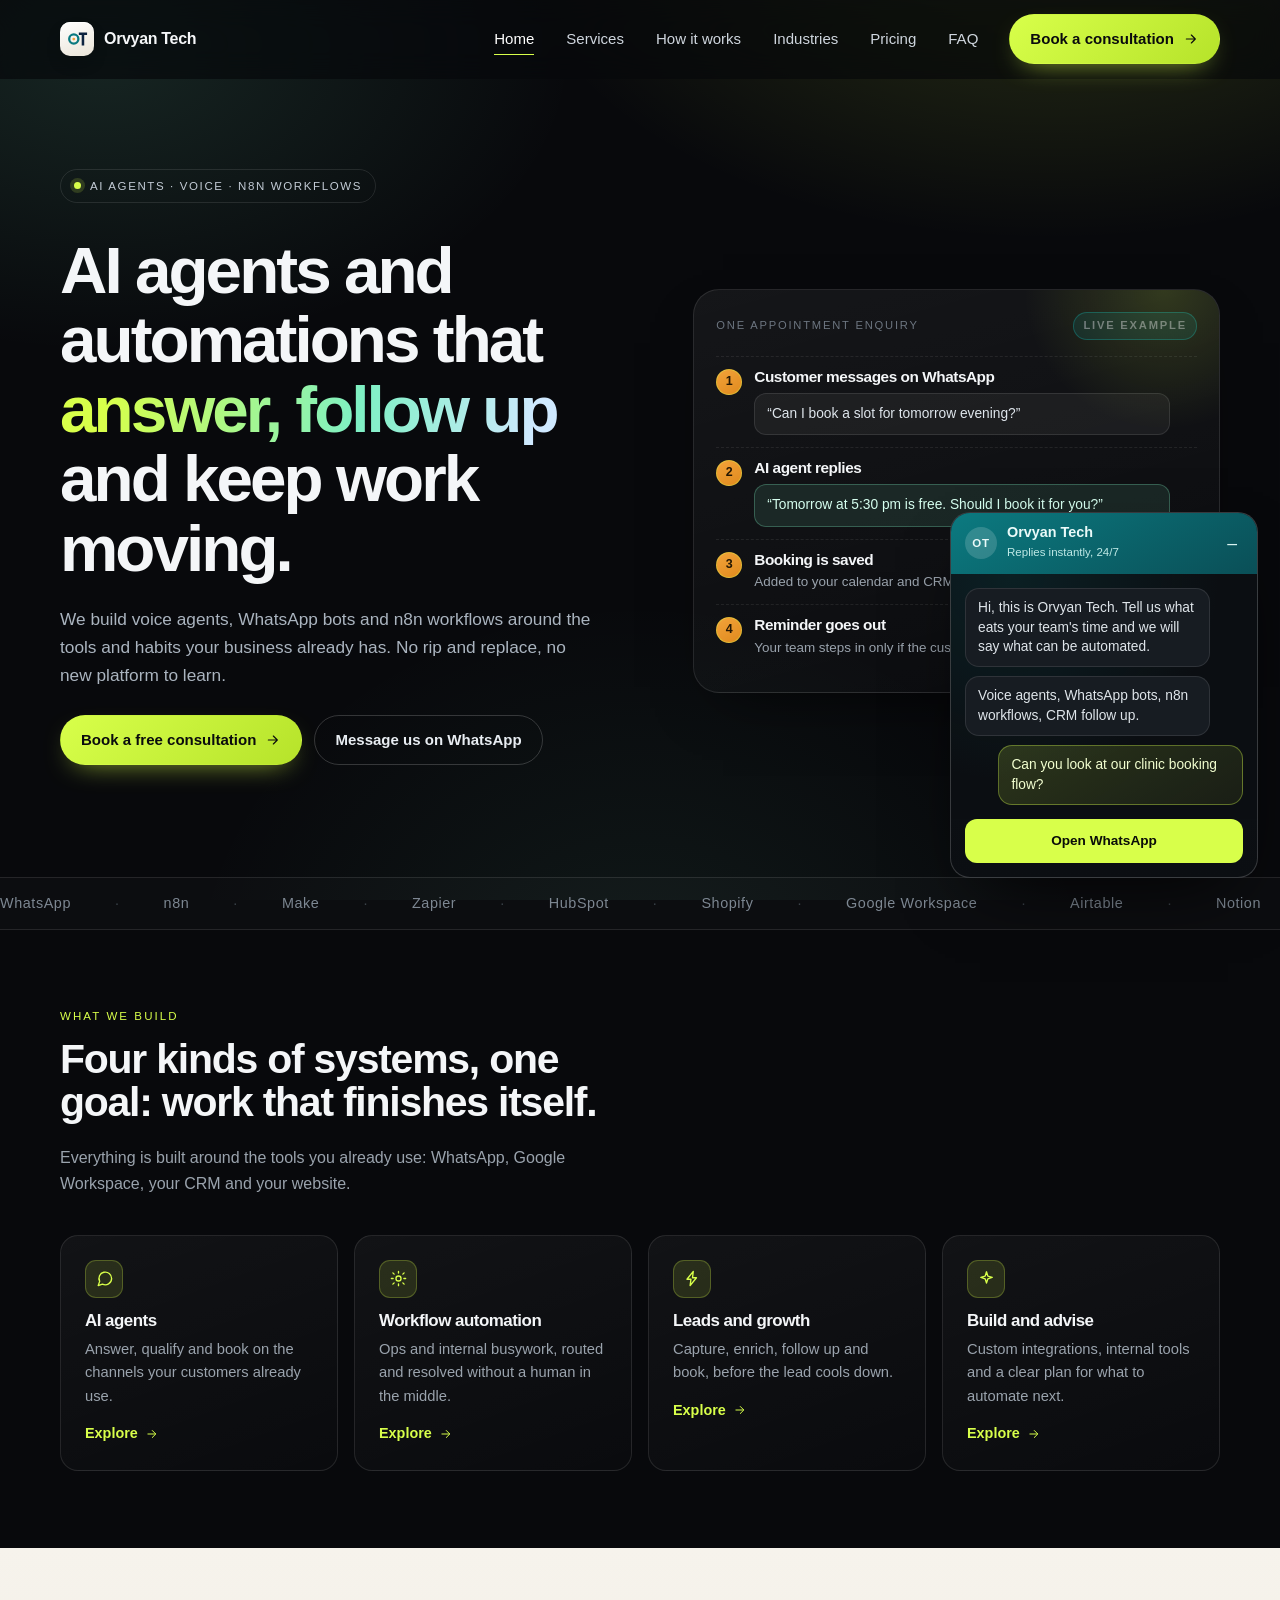
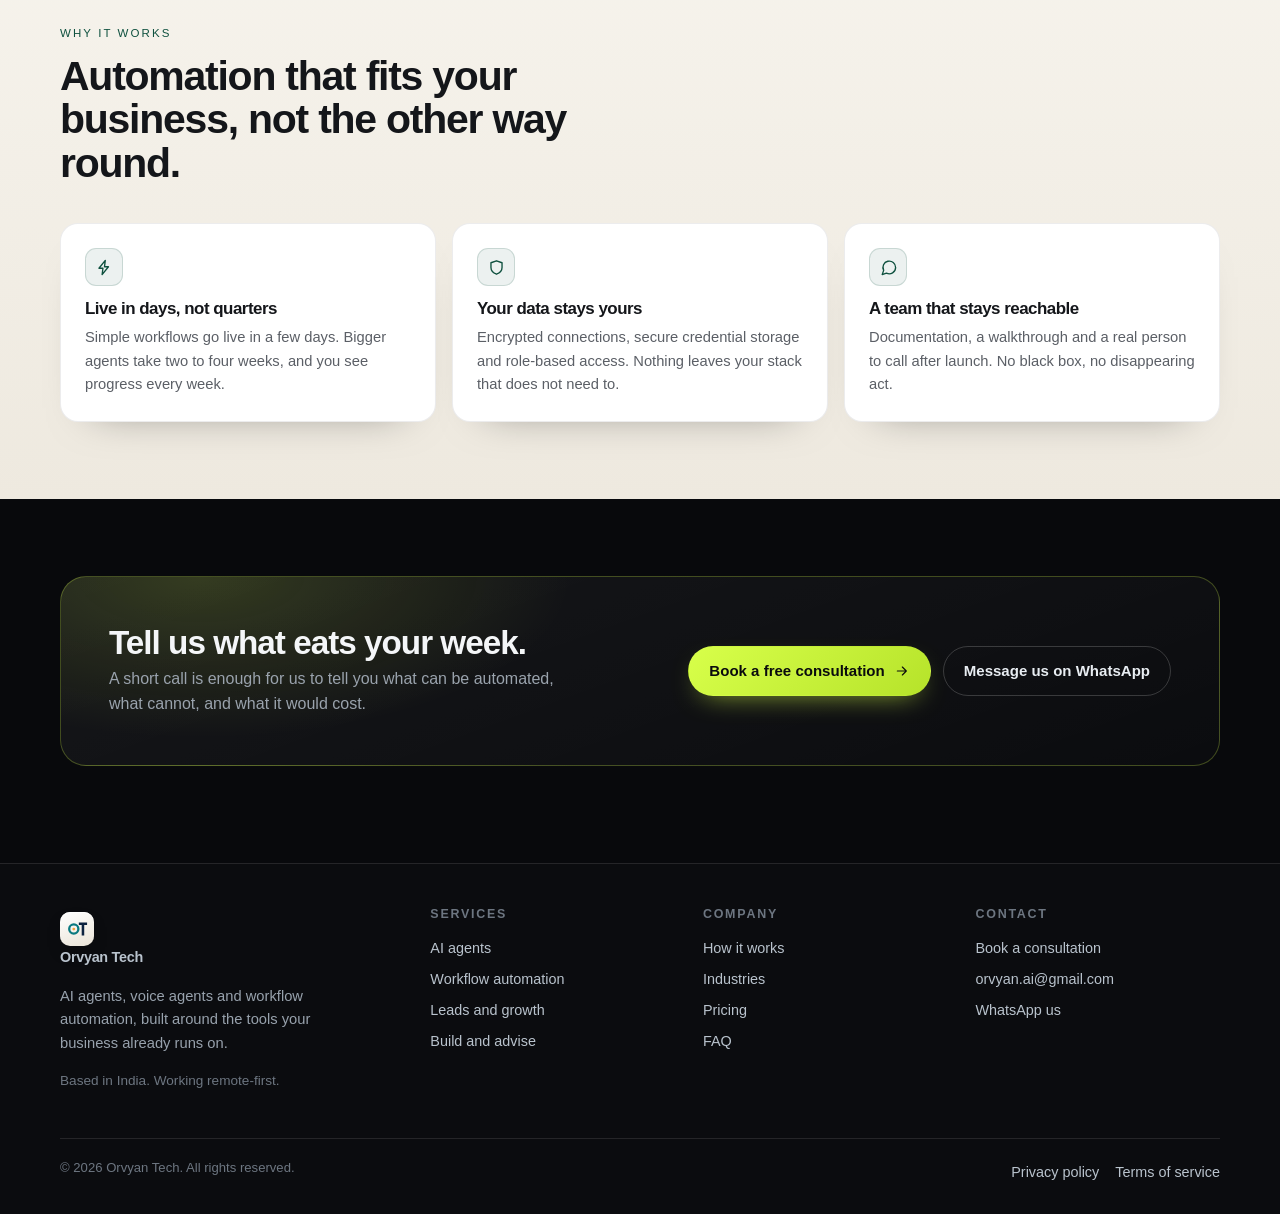
==== commit 2e2b98d5: "WhatsApp dock: state that replies are instant, since the number is automated The dock header said re" ====
--- a/index.html
+++ b/index.html
@@ -190,7 +190,7 @@
 <aside class="wa-dock" id="waDock" aria-label="Chat with Orvyan Tech on WhatsApp">
   <div class="wa-head">
     <span class="wa-ava">OT</span>
-    <div><strong>Orvyan Tech</strong><small>Typically replies within an hour</small></div>
+    <div><strong>Orvyan Tech</strong><small>Replies instantly, 24/7</small></div>
     <button class="wa-min" type="button" aria-label="Minimise chat">&#8211;</button>
   </div>
   <div class="wa-body">
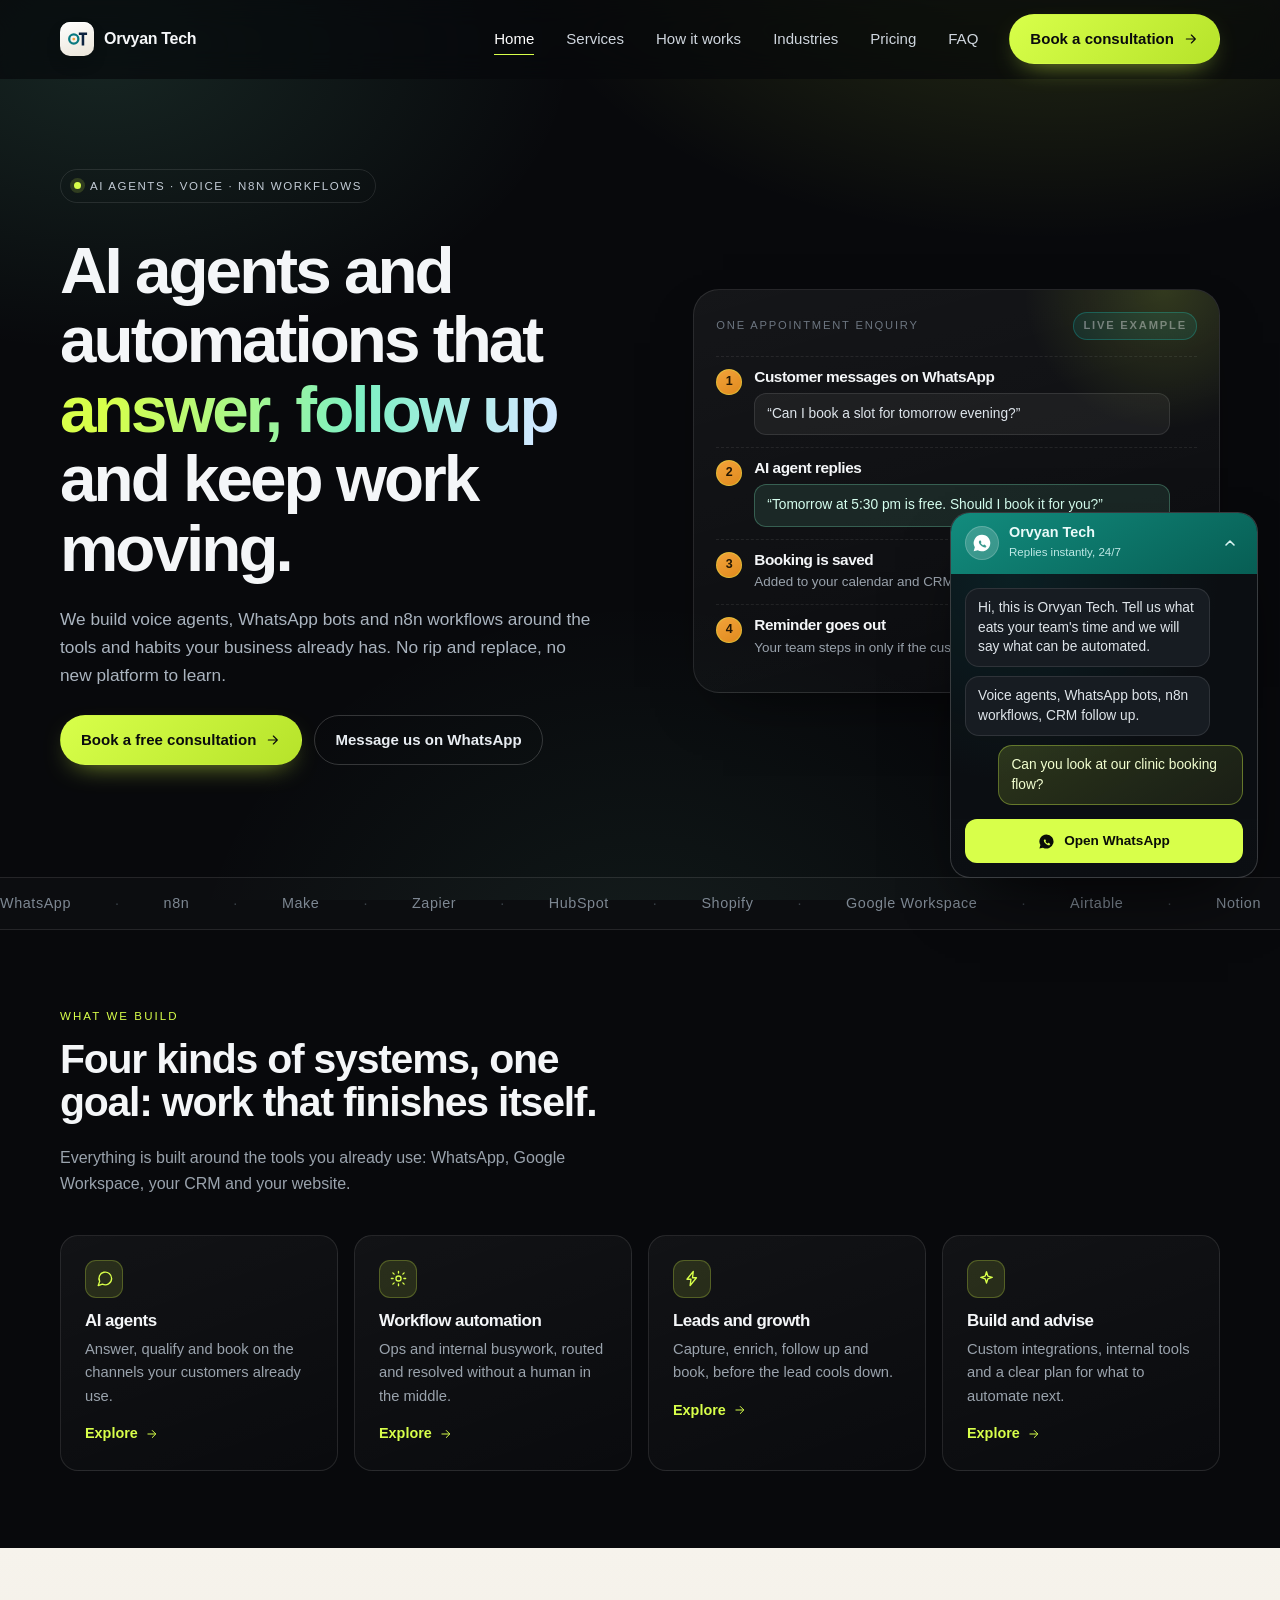
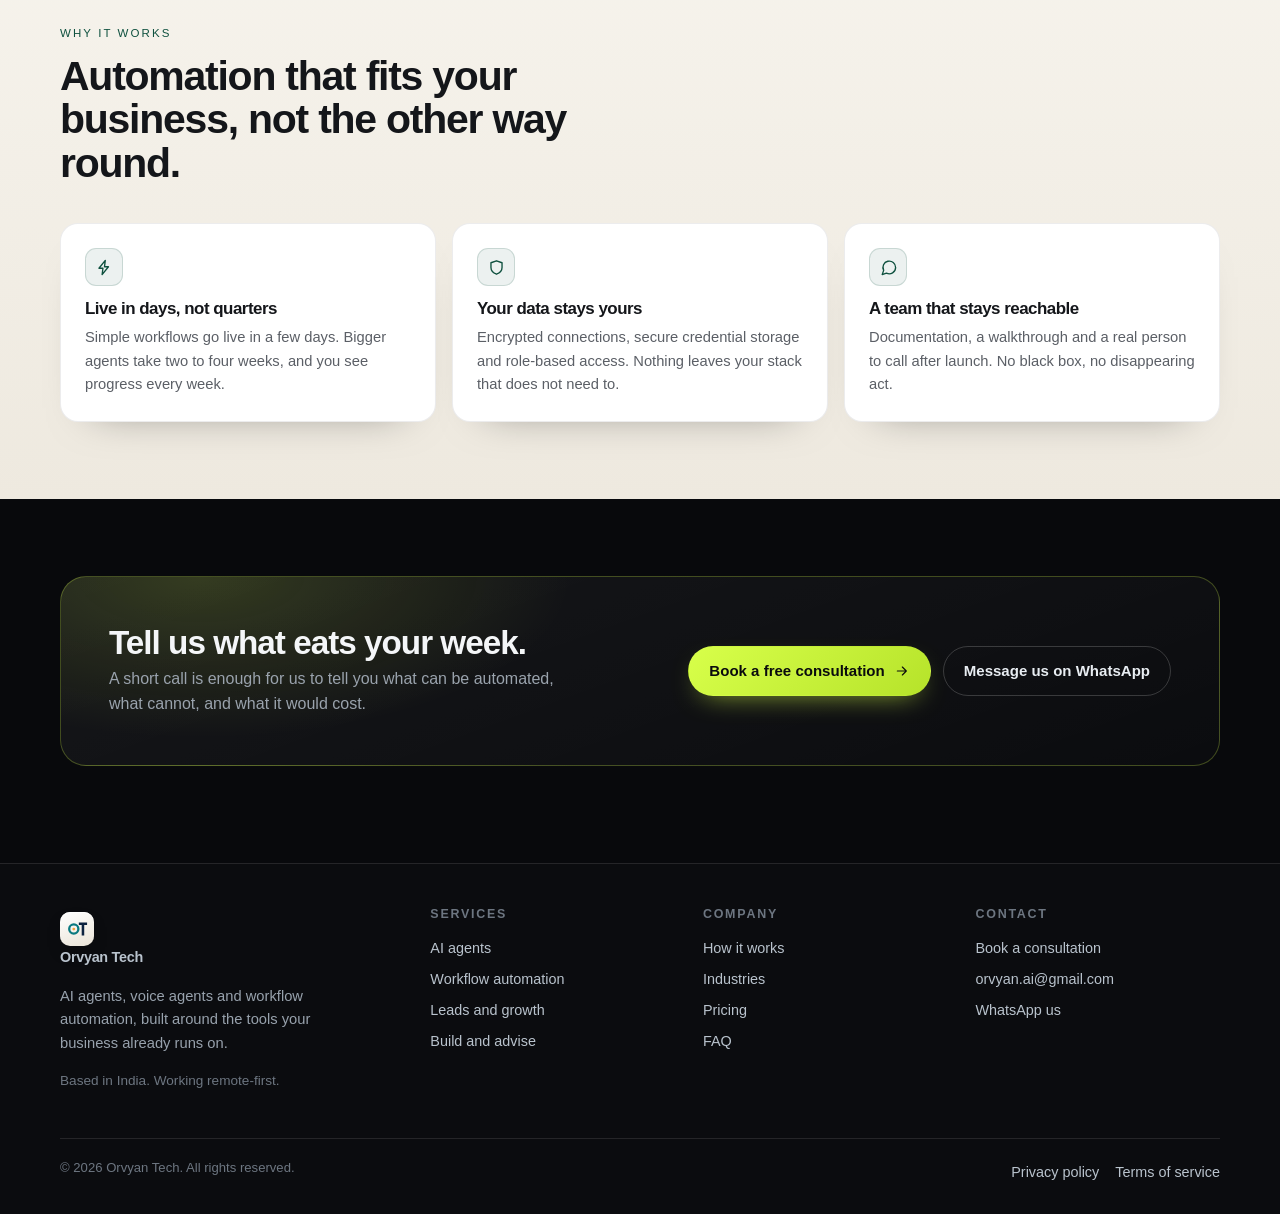
==== commit 67892a8b: "Dock header: real WhatsApp logo mark and a chevron instead of a dash The header now carries the What" ====
--- a/index.html
+++ b/index.html
@@ -189,16 +189,16 @@
 </footer>
 <aside class="wa-dock" id="waDock" aria-label="Chat with Orvyan Tech on WhatsApp">
   <div class="wa-head">
-    <span class="wa-ava">OT</span>
+    <span class="wa-ava"><svg viewBox="0 0 24 24" fill="currentColor" aria-hidden="true"><path d="M12 2a10 10 0 0 0-8.6 15.1L2 22l5-1.3A10 10 0 1 0 12 2Zm5.5 14.1c-.2.6-1.2 1.2-1.7 1.2-.5.1-1 .1-1.6-.1a11 11 0 0 1-4.4-3.1c-1-1.2-1.6-2.4-1.6-3.2 0-.7.4-1.4.8-1.7.2-.2.4-.2.6-.2h.5c.2 0 .3 0 .5.4l.6 1.5c.1.2 0 .4-.1.5l-.4.5c-.1.2-.2.3 0 .5.4.7 1.5 1.9 2.4 2.3.2.1.4.1.5 0l.6-.7c.1-.2.3-.2.5-.1l1.5.7c.2.1.4.2.4.4 0 .1 0 .5-.1.9Z"/></svg></span>
     <div><strong>Orvyan Tech</strong><small>Replies instantly, 24/7</small></div>
-    <button class="wa-min" type="button" aria-label="Minimise chat">&#8211;</button>
+    <button class="wa-min" type="button" aria-label="Minimise chat"><svg viewBox="0 0 24 24" fill="none" stroke="currentColor" stroke-width="2.4" stroke-linecap="round" stroke-linejoin="round" aria-hidden="true"><path d="M6 15l6-6 6 6"/></svg></button>
   </div>
   <div class="wa-body">
     <div class="wa-msg in">Hi, this is Orvyan Tech. Tell us what eats your team's time and we will say what can be automated.</div>
     <div class="wa-msg in">Voice agents, WhatsApp bots, n8n workflows, CRM follow up.</div>
     <div class="wa-msg me">Can you look at our clinic booking flow?</div>
   </div>
-  <a class="wa-cta" href="https://wa.me/917972928086" target="_blank" rel="noopener">Open WhatsApp</a>
+  <a class="wa-cta" href="https://wa.me/917972928086" target="_blank" rel="noopener"><svg viewBox="0 0 24 24" fill="currentColor" aria-hidden="true"><path d="M12 2a10 10 0 0 0-8.6 15.1L2 22l5-1.3A10 10 0 1 0 12 2Zm5.5 14.1c-.2.6-1.2 1.2-1.7 1.2-.5.1-1 .1-1.6-.1a11 11 0 0 1-4.4-3.1c-1-1.2-1.6-2.4-1.6-3.2 0-.7.4-1.4.8-1.7.2-.2.4-.2.6-.2h.5c.2 0 .3 0 .5.4l.6 1.5c.1.2 0 .4-.1.5l-.4.5c-.1.2-.2.3 0 .5.4.7 1.5 1.9 2.4 2.3.2.1.4.1.5 0l.6-.7c.1-.2.3-.2.5-.1l1.5.7c.2.1.4.2.4.4 0 .1 0 .5-.1.9Z"/></svg>Open WhatsApp</a>
 </aside>
 <script src="assets/js/site.js" defer></script>
 </body>
--- a/assets/css/site.css
+++ b/assets/css/site.css
@@ -394,11 +394,13 @@
 .wa-dock.min .wa-head,.wa-dock.min .wa-body,.wa-dock.min .wa-cta{display:none}
 .wa-dock.min::after{content:"";position:absolute;inset:0;margin:auto;width:26px;height:26px;
   background:no-repeat center/contain url("data:image/svg+xml;utf8,<svg xmlns='http://www.w3.org/2000/svg' viewBox='0 0 24 24' fill='%23081012'><path d='M12 2a10 10 0 0 0-8.6 15.1L2 22l5-1.3A10 10 0 1 0 12 2Zm5.5 14.1c-.2.6-1.2 1.2-1.7 1.2-.5.1-1 .1-1.6-.1a11 11 0 0 1-4.4-3.1c-1-1.2-1.6-2.4-1.6-3.2 0-.7.4-1.4.8-1.7.2-.2.4-.2.6-.2h.5c.2 0 .3 0 .5.4l.6 1.5c.1.2 0 .4-.1.5l-.4.5c-.1.2-.2.3 0 .5.4.7 1.5 1.9 2.4 2.3.2.1.4.1.5 0l.6-.7c.1-.2.3-.2.5-.1l1.5.7c.2.1.4.2.4.4 0 .1 0 .5-.1.9Z'/></svg>")}
-.wa-head{display:flex;align-items:center;gap:10px;padding:12px 14px;background:linear-gradient(150deg,#0b7a80,#0a4f57);color:#eafaf9}
-.wa-ava{width:32px;height:32px;border-radius:50%;display:grid;place-items:center;background:rgba(255,255,255,.16);font-size:.72rem;font-weight:700;letter-spacing:.06em}
+.wa-head{display:flex;align-items:center;gap:10px;padding:12px 14px;background:linear-gradient(150deg,#128c7e,#075e54);color:#eafaf9}
+.wa-ava{width:34px;height:34px;border-radius:50%;display:grid;place-items:center;background:rgba(255,255,255,.18);box-shadow:inset 0 0 0 1px rgba(255,255,255,.18);flex:0 0 auto}
+.wa-ava svg{width:20px;height:20px;color:#fff}
 .wa-head strong{display:block;font-size:.9rem;line-height:1.1}
 .wa-head small{display:block;font-size:.72rem;color:#bfe9e6;margin-top:2px}
-.wa-min{margin-left:auto;background:transparent;border:0;color:#d8f3f1;font-size:1.1rem;line-height:1;cursor:pointer;padding:4px 6px;border-radius:8px}
+.wa-min{margin-left:auto;background:transparent;border:0;color:#d8f3f1;cursor:pointer;padding:5px;border-radius:8px;display:grid;place-items:center}
+.wa-min svg{width:16px;height:16px}
 .wa-min:hover{background:rgba(255,255,255,.14);color:#fff}
 .wa-body{padding:14px;display:flex;flex-direction:column;gap:9px;background:
   radial-gradient(circle at 20% 0%,rgba(11,122,128,.16),transparent 60%),#0b0e12}
@@ -410,9 +412,10 @@
 .wa-msg:nth-child(2){animation-delay:.55s}
 .wa-msg:nth-child(3){animation-delay:.95s}
 @keyframes waIn{to{opacity:1;transform:none}}
-.wa-cta{display:flex;align-items:center;justify-content:center;gap:8px;margin:0 14px 14px;padding:11px 14px;border-radius:12px;
+.wa-cta{display:flex;align-items:center;justify-content:center;gap:9px;margin:0 14px 14px;padding:11px 14px;border-radius:12px;
   background:var(--lime);color:#0a0d08;font-weight:700;font-size:.85rem;text-decoration:none;
   transition:transform .25s var(--ease-out),box-shadow .25s var(--ease)}
+.wa-cta svg{width:17px;height:17px;flex:0 0 auto}
 .wa-cta:hover{transform:translateY(-2px);box-shadow:0 14px 30px -16px rgba(216,255,74,.8);color:#0a0d08}
 @media (max-width:760px){.wa-dock{right:12px;bottom:12px;width:calc(100vw - 24px)}.wa-dock.min{width:58px;height:58px}}
 @media (prefers-reduced-motion:reduce){.wa-msg{animation:none;opacity:1;transform:none}}
--- a/assets/css/site.css
+++ b/assets/css/site.css
@@ -394,11 +394,13 @@
 .wa-dock.min .wa-head,.wa-dock.min .wa-body,.wa-dock.min .wa-cta{display:none}
 .wa-dock.min::after{content:"";position:absolute;inset:0;margin:auto;width:26px;height:26px;
   background:no-repeat center/contain url("data:image/svg+xml;utf8,<svg xmlns='http://www.w3.org/2000/svg' viewBox='0 0 24 24' fill='%23081012'><path d='M12 2a10 10 0 0 0-8.6 15.1L2 22l5-1.3A10 10 0 1 0 12 2Zm5.5 14.1c-.2.6-1.2 1.2-1.7 1.2-.5.1-1 .1-1.6-.1a11 11 0 0 1-4.4-3.1c-1-1.2-1.6-2.4-1.6-3.2 0-.7.4-1.4.8-1.7.2-.2.4-.2.6-.2h.5c.2 0 .3 0 .5.4l.6 1.5c.1.2 0 .4-.1.5l-.4.5c-.1.2-.2.3 0 .5.4.7 1.5 1.9 2.4 2.3.2.1.4.1.5 0l.6-.7c.1-.2.3-.2.5-.1l1.5.7c.2.1.4.2.4.4 0 .1 0 .5-.1.9Z'/></svg>")}
-.wa-head{display:flex;align-items:center;gap:10px;padding:12px 14px;background:linear-gradient(150deg,#0b7a80,#0a4f57);color:#eafaf9}
-.wa-ava{width:32px;height:32px;border-radius:50%;display:grid;place-items:center;background:rgba(255,255,255,.16);font-size:.72rem;font-weight:700;letter-spacing:.06em}
+.wa-head{display:flex;align-items:center;gap:10px;padding:12px 14px;background:linear-gradient(150deg,#128c7e,#075e54);color:#eafaf9}
+.wa-ava{width:34px;height:34px;border-radius:50%;display:grid;place-items:center;background:rgba(255,255,255,.18);box-shadow:inset 0 0 0 1px rgba(255,255,255,.18);flex:0 0 auto}
+.wa-ava svg{width:20px;height:20px;color:#fff}
 .wa-head strong{display:block;font-size:.9rem;line-height:1.1}
 .wa-head small{display:block;font-size:.72rem;color:#bfe9e6;margin-top:2px}
-.wa-min{margin-left:auto;background:transparent;border:0;color:#d8f3f1;font-size:1.1rem;line-height:1;cursor:pointer;padding:4px 6px;border-radius:8px}
+.wa-min{margin-left:auto;background:transparent;border:0;color:#d8f3f1;cursor:pointer;padding:5px;border-radius:8px;display:grid;place-items:center}
+.wa-min svg{width:16px;height:16px}
 .wa-min:hover{background:rgba(255,255,255,.14);color:#fff}
 .wa-body{padding:14px;display:flex;flex-direction:column;gap:9px;background:
   radial-gradient(circle at 20% 0%,rgba(11,122,128,.16),transparent 60%),#0b0e12}
@@ -410,9 +412,10 @@
 .wa-msg:nth-child(2){animation-delay:.55s}
 .wa-msg:nth-child(3){animation-delay:.95s}
 @keyframes waIn{to{opacity:1;transform:none}}
-.wa-cta{display:flex;align-items:center;justify-content:center;gap:8px;margin:0 14px 14px;padding:11px 14px;border-radius:12px;
+.wa-cta{display:flex;align-items:center;justify-content:center;gap:9px;margin:0 14px 14px;padding:11px 14px;border-radius:12px;
   background:var(--lime);color:#0a0d08;font-weight:700;font-size:.85rem;text-decoration:none;
   transition:transform .25s var(--ease-out),box-shadow .25s var(--ease)}
+.wa-cta svg{width:17px;height:17px;flex:0 0 auto}
 .wa-cta:hover{transform:translateY(-2px);box-shadow:0 14px 30px -16px rgba(216,255,74,.8);color:#0a0d08}
 @media (max-width:760px){.wa-dock{right:12px;bottom:12px;width:calc(100vw - 24px)}.wa-dock.min{width:58px;height:58px}}
 @media (prefers-reduced-motion:reduce){.wa-msg{animation:none;opacity:1;transform:none}}
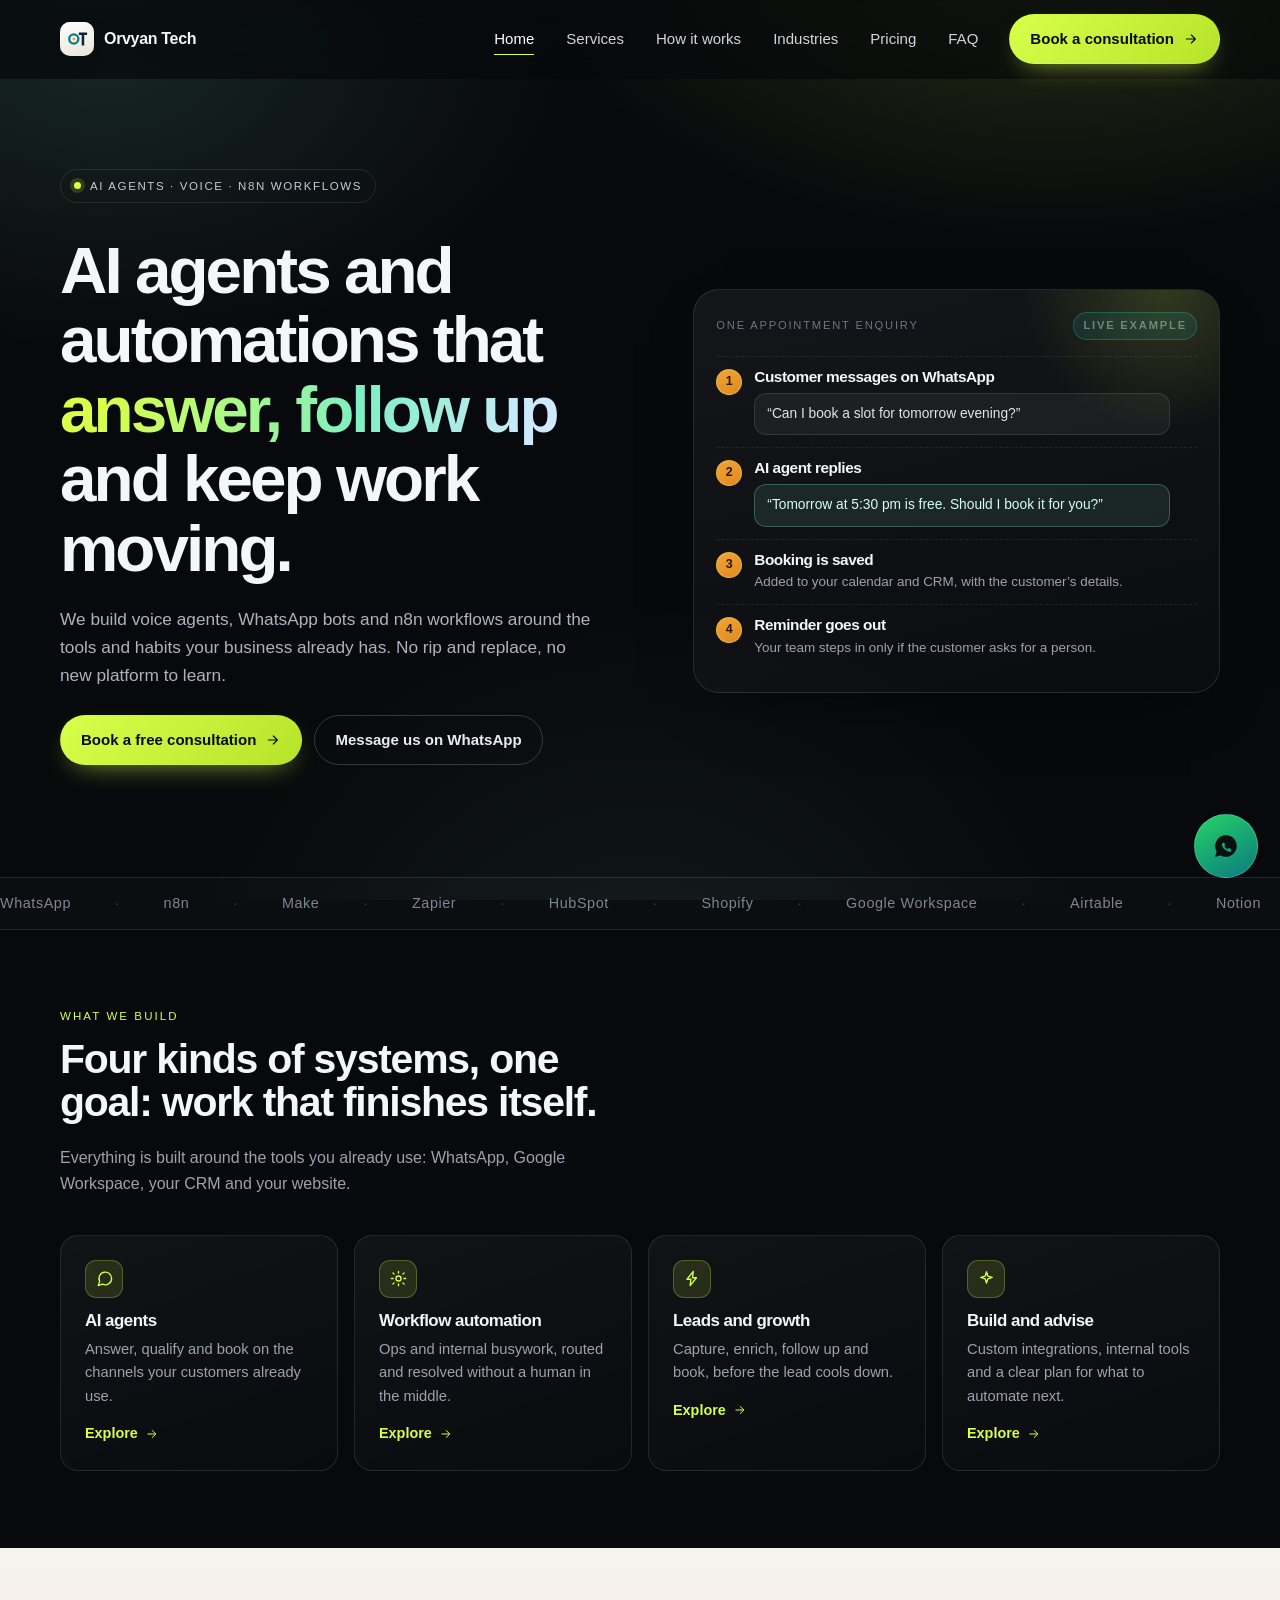
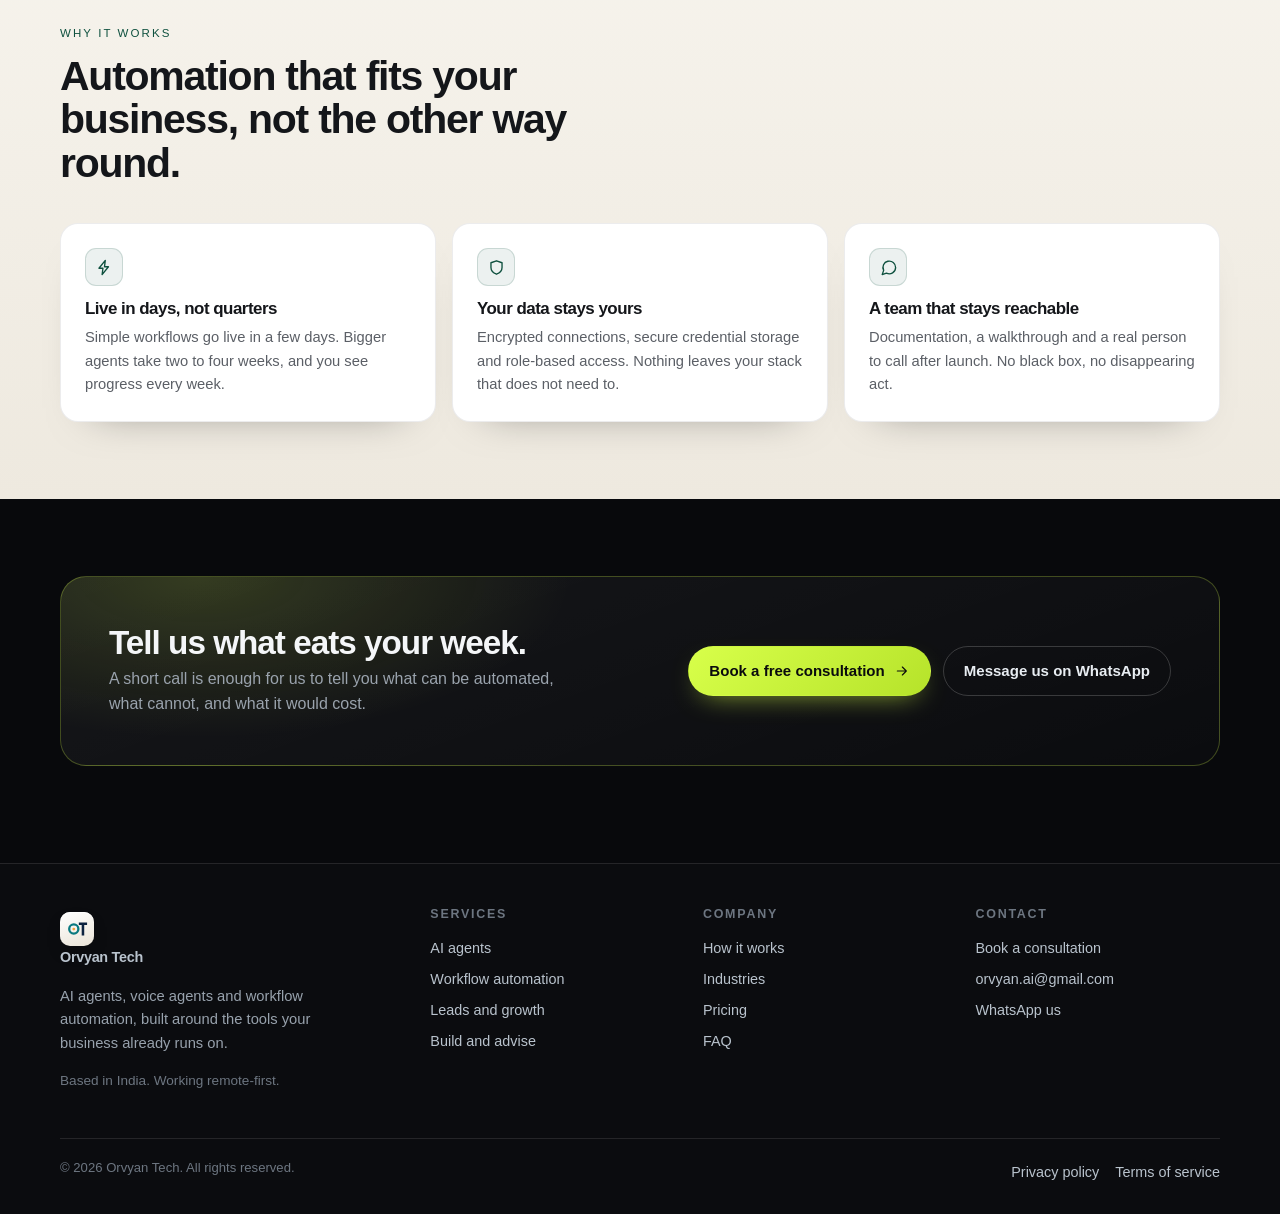
==== commit f057c66f: "WhatsApp dock: stay collapsed until opened, and remember the choice The dock reopened by itself on e" ====
--- a/index.html
+++ b/index.html
@@ -187,7 +187,7 @@
     </div>
   </div>
 </footer>
-<aside class="wa-dock" id="waDock" aria-label="Chat with Orvyan Tech on WhatsApp">
+<aside class="wa-dock min" id="waDock" aria-label="Chat with Orvyan Tech on WhatsApp">
   <div class="wa-head">
     <span class="wa-ava"><svg viewBox="0 0 24 24" fill="currentColor" aria-hidden="true"><path d="M12 2a10 10 0 0 0-8.6 15.1L2 22l5-1.3A10 10 0 1 0 12 2Zm5.5 14.1c-.2.6-1.2 1.2-1.7 1.2-.5.1-1 .1-1.6-.1a11 11 0 0 1-4.4-3.1c-1-1.2-1.6-2.4-1.6-3.2 0-.7.4-1.4.8-1.7.2-.2.4-.2.6-.2h.5c.2 0 .3 0 .5.4l.6 1.5c.1.2 0 .4-.1.5l-.4.5c-.1.2-.2.3 0 .5.4.7 1.5 1.9 2.4 2.3.2.1.4.1.5 0l.6-.7c.1-.2.3-.2.5-.1l1.5.7c.2.1.4.2.4.4 0 .1 0 .5-.1.9Z"/></svg></span>
     <div><strong>Orvyan Tech</strong><small>Replies instantly, 24/7</small></div>
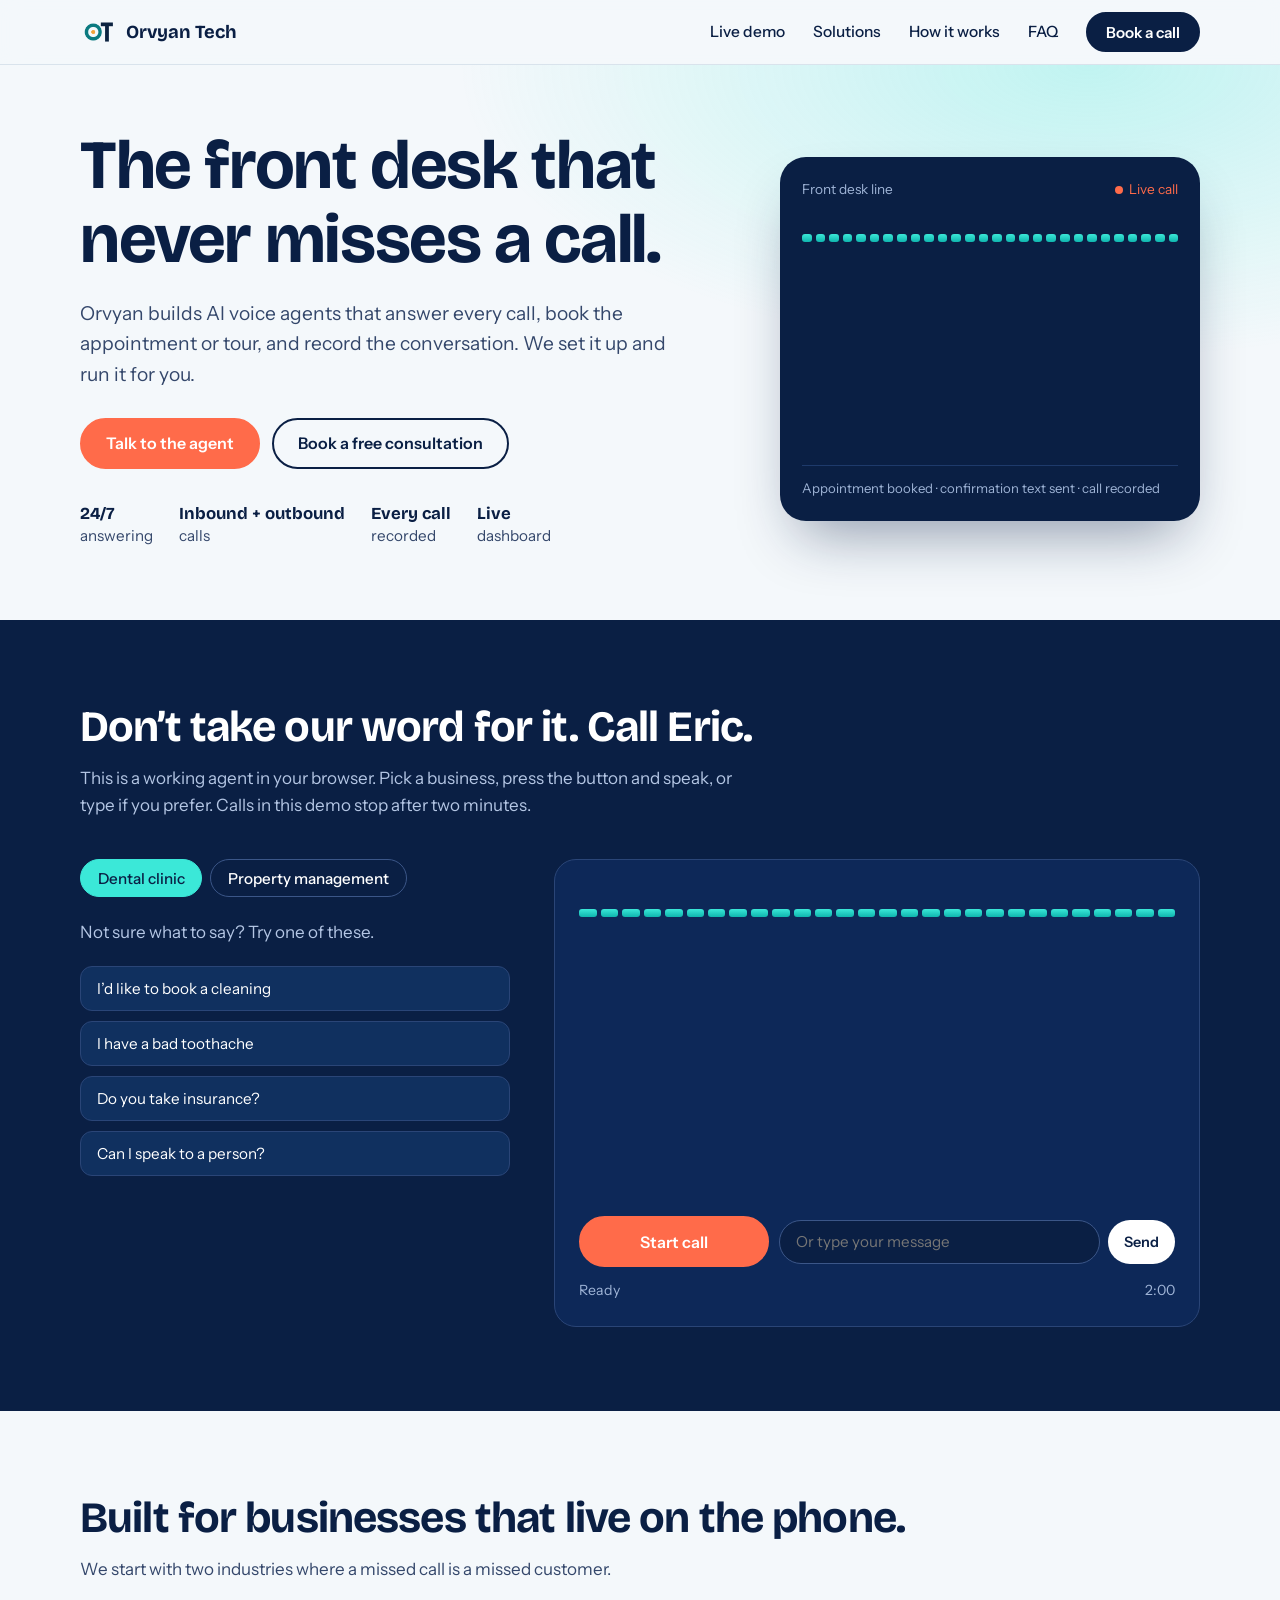
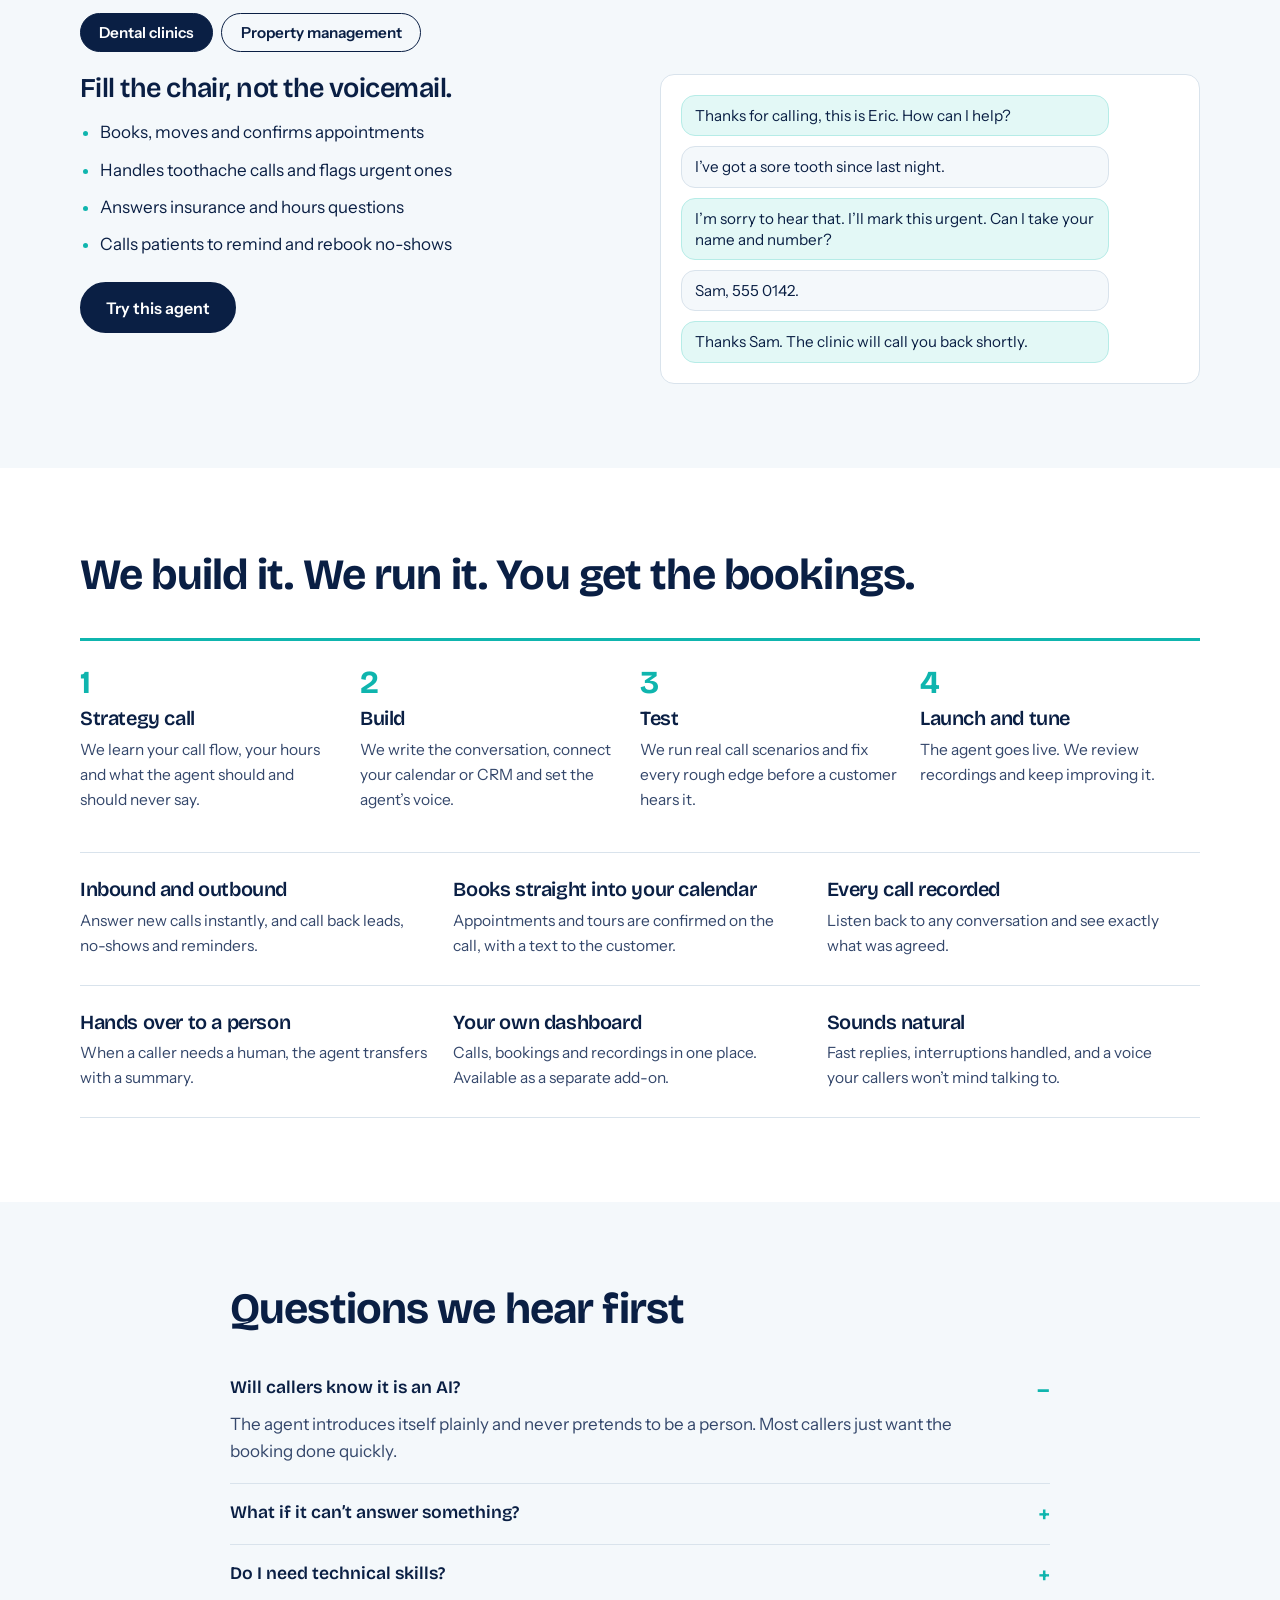
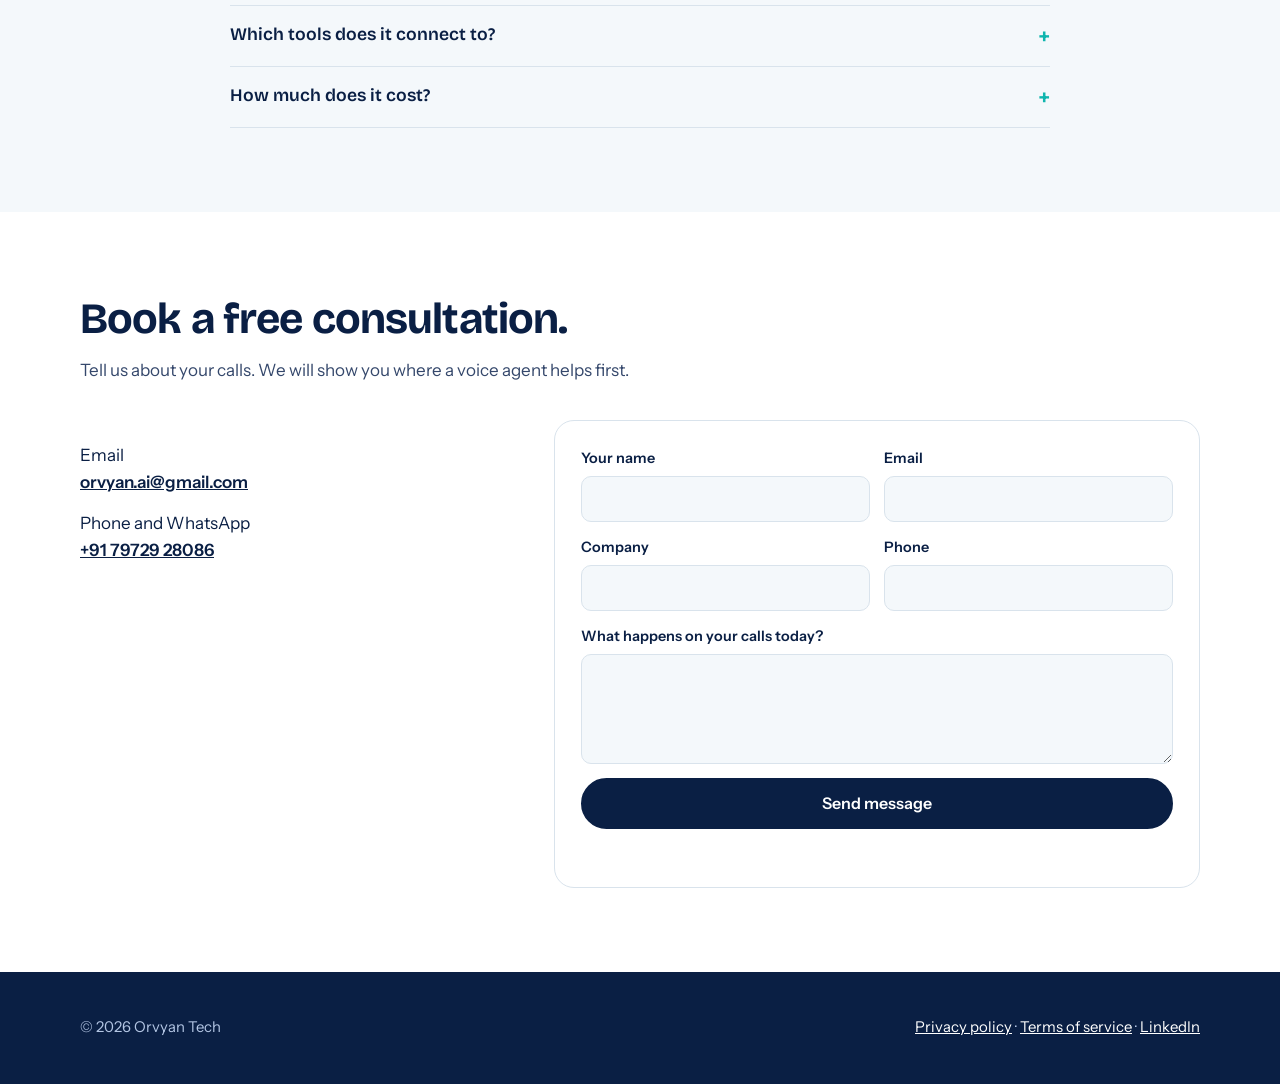
==== commit 882713c3: "New voice agent homepage with live demo" ====
--- a/index.html
+++ b/index.html
@@ -1,205 +1,263 @@
 <!DOCTYPE html>
 <html lang="en">
 <head>
+<script async src="https://www.googletagmanager.com/gtag/js?id=G-GD2M58Q7JF"></script>
+<script>window.dataLayer=window.dataLayer||[];function gtag(){dataLayer.push(arguments)}gtag('js',new Date());gtag('config','G-GD2M58Q7JF');</script>
 <meta charset="UTF-8">
+<meta name="google-site-verification" content="d8tEk0yvvWKKpwFYxLRndX4XH2PFb5tcn-CXJWstyMQ">
 <meta name="viewport" content="width=device-width, initial-scale=1">
-<title>Orvyan Tech | AI agents, voice agents and workflow automation</title>
-<meta name="description" content="Orvyan Tech builds AI agents, voice agents, WhatsApp bots and n8n workflow automation for businesses, creators and individuals. Book a free consultation.">
-<link rel="canonical" href="https://www.orvyantech.com/index.html">
-<meta name="theme-color" content="#08090c">
-<link rel="icon" href="favicon.svg" type="image/svg+xml">
-<link rel="icon" href="favicon.ico" sizes="32x32">
-<link rel="apple-touch-icon" href="apple-touch-icon.png">
-<meta property="og:type" content="website">
-<meta property="og:site_name" content="Orvyan Tech">
-<meta property="og:title" content="Orvyan Tech | AI agents, voice agents and workflow automation">
-<meta property="og:description" content="Orvyan Tech builds AI agents, voice agents, WhatsApp bots and n8n workflow automation for businesses, creators and individuals. Book a free consultation.">
-<meta property="og:url" content="https://www.orvyantech.com/index.html">
-<meta property="og:image" content="https://www.orvyantech.com/og-image.png">
-<meta name="twitter:card" content="summary_large_image">
-<link rel="preconnect" href="https://fonts.googleapis.com">
-<link rel="preconnect" href="https://fonts.gstatic.com" crossorigin>
-<link rel="preconnect" href="https://formtorch.com" crossorigin>
-<link rel="preload" href="assets/css/site.css" as="style">
-<link rel="stylesheet" href="assets/css/site.css">
-<link rel="preconnect" href="https://www.googletagmanager.com">
-
-<script async src="https://www.googletagmanager.com/gtag/js?id=G-GD2M58Q7JF"></script>
-<script>
-window.dataLayer=window.dataLayer||[];function gtag(){dataLayer.push(arguments)}
-gtag('js',new Date());gtag('config','G-GD2M58Q7JF');
-</script>
-<script type="application/ld+json">
-{
-  "@context": "https://schema.org",
-  "@type": "ProfessionalService",
-  "name": "Orvyan Tech",
-  "url": "https://www.orvyantech.com/",
-  "email": "orvyan.ai@gmail.com",
-  "telephone": "+91-79729-28086",
-  "description": "AI agents, voice agents, WhatsApp bots and n8n workflow automation for businesses, creators and individuals.",
-  "areaServed": "Worldwide",
-  "address": { "@type": "PostalAddress", "addressCountry": "IN" }
-}
-</script>
+<title>Orvyan Tech | AI Voice Agents for Dental Clinics & Property Management</title>
+<meta name="description" content="Orvyan Tech builds AI voice agents that answer every call, book appointments and tours, and record every conversation. Talk to one in your browser.">
+<link rel="canonical" href="https://www.orvyantech.com/">
+<link rel="icon" href="favicon.ico"><link rel="icon" type="image/png" sizes="16x16" href="favicon-16x16.png"><link rel="apple-touch-icon" href="apple-touch-icon.png">
+<meta property="og:type" content="website"><meta property="og:url" content="https://www.orvyantech.com/"><meta property="og:title" content="Orvyan Tech | AI Voice Agents"><meta property="og:description" content="Every call answered, every booking captured. Try the agent live in your browser."><meta property="og:image" content="https://www.orvyantech.com/logo.png">
+<script type="application/ld+json">{"@context":"https://schema.org","@type":"Organization","name":"Orvyan Tech","url":"https://www.orvyantech.com/","logo":"https://www.orvyantech.com/logo.png","email":"orvyan.ai@gmail.com","telephone":"+91 7972928086","sameAs":["https://www.linkedin.com/company/orvyan-tech/","https://www.instagram.com/orvyan_tech/","https://x.com/Orvyanai"]}</script>
+<link rel="preconnect" href="https://fonts.googleapis.com"><link rel="preconnect" href="https://fonts.gstatic.com" crossorigin>
+<link href="https://fonts.googleapis.com/css2?family=Bricolage+Grotesque:opsz,wght@12..96,500;12..96,700&family=Instrument+Sans:wght@400;500;600&display=swap" rel="stylesheet">
+<style>
+:root{--ink:#0a1f44;--ink2:#34476b;--paper:#f4f8fb;--white:#fff;--teal:#0fb5ae;--cyan:#3be8d8;--coral:#ff6b4a;--line:#d9e3ec;--r:14px;--h:'Bricolage Grotesque',system-ui,sans-serif;--b:'Instrument Sans',system-ui,sans-serif}
+*{box-sizing:border-box;margin:0}html{scroll-behavior:smooth;scroll-padding-top:70px}
+body{font:400 17px/1.6 var(--b);color:var(--ink);background:var(--paper)}
+a{color:inherit}img{max-width:100%}
+:focus-visible{outline:3px solid var(--coral);outline-offset:3px}
+.w{width:min(1120px,92%);margin:auto}
+h1,h2,h3{font-family:var(--h);line-height:1.08;letter-spacing:-.02em}
+h1{font-size:clamp(2.4rem,5.6vw,4.3rem);font-weight:700}
+h2{font-size:clamp(1.8rem,3.6vw,2.7rem);font-weight:700}
+h3{font-size:1.25rem;font-weight:600}
+.btn{display:inline-block;padding:.85em 1.5em;border-radius:99px;font-weight:600;text-decoration:none;border:2px solid var(--ink);background:var(--ink);color:#fff;cursor:pointer;font:600 1rem var(--b);transition:transform .15s}
+.btn:hover{transform:translateY(-2px)}.btn.alt{background:transparent;color:var(--ink)}.btn.hot{background:var(--coral);border-color:var(--coral);color:#fff}
+header{position:sticky;top:0;z-index:20;background:rgba(244,248,251,.92);backdrop-filter:blur(10px);border-bottom:1px solid var(--line)}
+.nav{display:flex;align-items:center;gap:28px;height:64px}.nav .logo{display:flex;align-items:center;gap:10px;font:700 1.15rem var(--h);text-decoration:none;margin-right:auto}
+.logo img{height:36px}.nav a.l{text-decoration:none;font-weight:500;font-size:.97rem}.nav a.l:hover{color:var(--teal)}
+.nav .btn{padding:.55em 1.2em;font-size:.95rem;white-space:nowrap}.nav .logo{white-space:nowrap}
+@media(max-width:820px){.nav a.l{display:none}}
+.hero{padding:64px 0 72px;background:radial-gradient(900px 420px at 85% 0,rgba(59,232,216,.28),transparent 70%),var(--paper)}
+.hero .w{display:grid;grid-template-columns:1.1fr .9fr;gap:48px;align-items:center}
+.hero p.lead{font-size:1.2rem;color:var(--ink2);margin:20px 0 28px;max-width:34em}
+.acts{display:flex;gap:12px;flex-wrap:wrap}
+.proof{display:flex;gap:26px;flex-wrap:wrap;margin-top:34px;color:var(--ink2);font-size:.95rem}.proof b{display:block;color:var(--ink);font:700 1.05rem var(--h)}
+@media(max-width:860px){.hero .w{grid-template-columns:1fr}}
+.phone{background:var(--ink);color:#fff;border-radius:26px;padding:22px;box-shadow:0 30px 60px -20px rgba(10,31,68,.45);max-width:420px;justify-self:end;width:100%}
+.phone .top{display:flex;justify-content:space-between;font-size:.85rem;color:#9fb4d6;margin-bottom:14px}
+.phone .top i{font-style:normal;color:var(--coral)}.phone .top i:before{content:"";display:inline-block;width:8px;height:8px;border-radius:50%;background:var(--coral);margin-right:6px;animation:pl 1.2s infinite}
+@keyframes pl{50%{opacity:.2}}
+.bars{display:flex;align-items:center;gap:4px;height:46px;margin:6px 0 14px}
+.bars s{flex:1;border-radius:3px;background:linear-gradient(var(--cyan),var(--teal));height:8px;transition:height .12s}
+.bars.on s{animation:bar 1s ease-in-out infinite}
+@keyframes bar{0%,100%{height:8px}50%{height:40px}}
+.log{min-height:176px;display:flex;flex-direction:column;gap:8px;justify-content:flex-end}
+.m{max-width:86%;padding:9px 13px;border-radius:14px;font-size:.95rem;line-height:1.4;animation:in .3s}
+@keyframes in{from{opacity:0;transform:translateY(6px)}}
+.m.a{background:rgba(59,232,216,.16);border:1px solid rgba(59,232,216,.35);align-self:flex-start}.m.u{background:#fff;color:var(--ink);align-self:flex-end}
+.tag{margin-top:14px;font-size:.82rem;color:#9fb4d6;border-top:1px solid #1e3a6b;padding-top:12px}
+section{padding:84px 0}
+.dark{background:var(--ink);color:#fff}.dark .sub{color:#b4c6e4}
+.sub{color:var(--ink2);max-width:40em;margin-top:14px}
+.demo{display:grid;grid-template-columns:.8fr 1.2fr;gap:44px;margin-top:40px;align-items:start}
+@media(max-width:860px){.demo{grid-template-columns:1fr}}
+.seg{display:flex;gap:8px;margin:0 0 22px;flex-wrap:wrap}
+.seg button{padding:.55em 1.1em;border-radius:99px;border:1.5px solid #3b5688;background:transparent;color:#fff;font:500 .95rem var(--b);cursor:pointer}
+.seg button[aria-pressed=true]{background:var(--cyan);border-color:var(--cyan);color:var(--ink)}
+.try{list-style:none;padding:0;display:grid;gap:10px;margin-top:20px}
+.try button{width:100%;text-align:left;padding:12px 16px;border-radius:12px;border:1px solid #2a4577;background:#10305f;color:#fff;font:400 .95rem var(--b);cursor:pointer}.try button:hover{border-color:var(--cyan)}
+.box{background:#0d2858;border:1px solid #2a4577;border-radius:22px;padding:24px}
+.box .log{min-height:250px;max-height:340px;overflow:auto;justify-content:flex-start}
+.ctrl{display:flex;gap:10px;align-items:center;margin-top:16px;flex-wrap:wrap}
+.call{min-width:190px}.call.end{background:var(--coral);border-color:var(--coral)}
+.txt{flex:1;min-width:150px;display:flex;gap:8px}
+.txt input{flex:1;padding:.75em 1em;border-radius:99px;border:1.5px solid #3b5688;background:#0a1f44;color:#fff;font:400 .95rem var(--b)}
+.txt button{padding:.7em 1.1em;border-radius:99px;border:0;background:#fff;color:var(--ink);font:600 .9rem var(--b);cursor:pointer}
+.st{font-size:.88rem;color:#9fb4d6;margin-top:12px;display:flex;justify-content:space-between;gap:10px;flex-wrap:wrap}
+.demo>*,.uc>*,.ct>*,.hero .w>*{min-width:0}.txt input{min-width:0;width:100%}
+.tabs{display:flex;gap:8px;margin:30px 0 22px;flex-wrap:wrap}
+.tabs button{padding:.6em 1.2em;border-radius:99px;border:1.5px solid var(--ink);background:transparent;font:600 .95rem var(--b);color:var(--ink);cursor:pointer}
+.tabs button[aria-selected=true]{background:var(--ink);color:#fff}
+.uc{display:grid;grid-template-columns:1fr 1fr;gap:40px;align-items:start}
+@media(max-width:860px){.uc{grid-template-columns:1fr}}
+.uc ul{padding-left:1.2em;display:grid;gap:10px;margin-top:16px}.uc li::marker{color:var(--teal)}
+.call-ex{background:var(--white);border:1px solid var(--line);border-radius:var(--r);padding:20px;display:grid;gap:10px}
+.call-ex .m{animation:none;font-size:.95rem}.call-ex .m.a{background:#e3f8f6;border-color:#b6ece7}.call-ex .m.u{background:var(--paper);border:1px solid var(--line)}
+.steps{display:grid;grid-template-columns:repeat(4,1fr);gap:0;margin-top:40px;counter-reset:s}
+.steps div{padding:22px 22px 0 0;border-top:3px solid var(--teal);counter-increment:s}
+.steps div:before{content:counter(s);display:block;font:700 2rem var(--h);color:var(--teal);margin-bottom:6px}
+.steps p{color:var(--ink2);font-size:.97rem;margin-top:8px}
+@media(max-width:860px){.steps{grid-template-columns:1fr 1fr;gap:26px 18px}}@media(max-width:520px){.steps{grid-template-columns:1fr}}
+.feat{display:grid;grid-template-columns:repeat(3,1fr);gap:0;margin-top:40px;border-top:1px solid var(--line)}
+.feat div{padding:26px 26px 26px 0;border-bottom:1px solid var(--line)}.feat p{color:var(--ink2);font-size:.97rem;margin-top:8px}
+@media(max-width:860px){.feat{grid-template-columns:1fr 1fr}}@media(max-width:520px){.feat{grid-template-columns:1fr}}
+details{border-bottom:1px solid var(--line);padding:18px 0}summary{font:600 1.1rem var(--h);cursor:pointer;list-style:none;display:flex;justify-content:space-between;gap:16px}
+summary::after{content:"+";color:var(--teal);font-size:1.5rem;line-height:1}details[open] summary::after{content:"–"}details p{color:var(--ink2);margin-top:10px;max-width:46em}
+.ct{display:grid;grid-template-columns:.8fr 1.2fr;gap:44px;margin-top:36px}@media(max-width:860px){.ct{grid-template-columns:1fr}}
+.ct address{font-style:normal;display:grid;gap:14px;margin-top:22px}.ct address a{font-weight:600}
+form{background:var(--white);border:1px solid var(--line);border-radius:20px;padding:26px;display:grid;gap:14px}
+form .r{display:grid;grid-template-columns:1fr 1fr;gap:14px}@media(max-width:560px){form .r{grid-template-columns:1fr}}
+label{font-weight:600;font-size:.9rem;display:grid;gap:6px}
+input,textarea{padding:.75em .9em;border:1.5px solid var(--line);border-radius:10px;font:400 1rem var(--b);background:var(--paper);color:var(--ink)}
+textarea{min-height:110px;resize:vertical}
+#fm{font-size:.92rem;min-height:1.2em}
+footer{background:var(--ink);color:#b4c6e4;padding:44px 0;font-size:.93rem}footer .w{display:flex;justify-content:space-between;gap:20px;flex-wrap:wrap}footer a{color:#fff}
+@media(prefers-reduced-motion:reduce){*{animation:none!important;transition:none!important}html{scroll-behavior:auto}}
+</style>
 </head>
 <body>
-<a class="skip" href="#main">Skip to content</a>
-<header class="site-head">
-  <div class="wrap head-inner">
-    <a class="brand" href="index.html"><span class="brand-chip"><img src="assets/img/logo.svg" alt="" width="22" height="22"></span> Orvyan Tech</a>
-    <button class="menu-btn" id="menuBtn" aria-expanded="false" aria-controls="nav" aria-label="Open menu">
-      <svg width="24" height="24" viewBox="0 0 24 24" fill="none" stroke="currentColor" stroke-width="1.8" stroke-linecap="round" aria-hidden="true"><path d="M4 7h16M4 12h16M4 17h16"/></svg>
-    </button>
-    <nav class="nav" id="nav" aria-label="Main">
-      <a href="index.html" aria-current="page">Home</a><a href="services.html">Services</a><a href="how-it-works.html">How it works</a><a href="industries.html">Industries</a><a href="pricing.html">Pricing</a><a href="faq.html">FAQ</a>
-    </nav>
-    <a class="cta" href="contact.html">Book a consultation <svg class="" viewBox="0 0 24 24" fill="none" stroke="currentColor" stroke-width="1.7" stroke-linecap="round" stroke-linejoin="round" aria-hidden="true"><path d="M5 12h13M12.5 6l6 6-6 6"/></svg></a>
-  </div>
-</header>
-<main id="main">
-
-<section class="hero">
-  <div class="wrap hero-grid">
-    <div>
-      <span class="eyebrow reveal"><i></i> AI agents &middot; Voice &middot; n8n workflows</span>
-      <h1 class="display reveal d1">AI agents and automations that <span class="grad">answer, follow up</span> and keep work moving.</h1>
-      <p class="lede reveal d2">We build voice agents, WhatsApp bots and n8n workflows around the tools and habits your business already has. No rip and replace, no new platform to learn.</p>
-      <div class="hero-actions reveal d3">
-        <a class="cta" href="contact.html">Book a free consultation <svg class="" viewBox="0 0 24 24" fill="none" stroke="currentColor" stroke-width="1.7" stroke-linecap="round" stroke-linejoin="round" aria-hidden="true"><path d="M5 12h13M12.5 6l6 6-6 6"/></svg></a>
-        <a class="cta ghost" href="https://wa.me/917972928086" target="_blank" rel="noopener">Message us on WhatsApp</a>
-      </div>
-      <div class="trust reveal d4">
-        <span><svg class="" viewBox="0 0 24 24" fill="none" stroke="currentColor" stroke-width="1.7" stroke-linecap="round" stroke-linejoin="round" aria-hidden="true"><circle cx="12" cy="12" r="8.5"/><path d="M3.5 12h17M12 3.5c2.5 2.4 3.8 5.4 3.8 8.5S14.5 18.1 12 20.5C9.5 18.1 8.2 15.1 8.2 12S9.5 5.9 12 3.5Z"/></svg> Based in India</span>
-        <span><svg class="" viewBox="0 0 24 24" fill="none" stroke="currentColor" stroke-width="1.7" stroke-linecap="round" stroke-linejoin="round" aria-hidden="true"><path d="M13 3 5 13h5l-1 8 8-10h-5l1-8Z"/></svg> Remote-first</span>
-        <span><svg class="" viewBox="0 0 24 24" fill="none" stroke="currentColor" stroke-width="1.7" stroke-linecap="round" stroke-linejoin="round" aria-hidden="true"><circle cx="12" cy="12" r="8.5"/><path d="M12 7.5V12l3 1.8"/></svg> Reply within 24 hours</span>
-      </div>
-    </div>
-    
-      <div class="flow-card reveal d2">
-        <div class="flow-head"><span>One appointment enquiry</span><span class="badge-live">Live example</span></div>
-        <div class="step"><div class="num">1</div><div><h4>Customer messages on WhatsApp</h4>
-          <div class="bubble">&ldquo;Can I book a slot for tomorrow evening?&rdquo;</div></div></div>
-        <div class="step"><div class="num">2</div><div><h4>AI agent replies</h4>
-          <div class="bubble reply">&ldquo;Tomorrow at 5:30 pm is free. Should I book it for you?&rdquo;</div></div></div>
-        <div class="step"><div class="num">3</div><div><h4>Booking is saved</h4>
-          <p>Added to your calendar and CRM, with the customer&rsquo;s details.</p></div></div>
-        <div class="step"><div class="num">4</div><div><h4>Reminder goes out</h4>
-          <p>Your team steps in only if the customer asks for a person.</p></div></div>
-      </div>
-  </div>
-</section>
-
-<div class="marquee" aria-hidden="true">
-  <div class="marquee-track">
-    <span>WhatsApp</span><span>n8n</span><span>Make</span><span>Zapier</span><span>HubSpot</span><span>Shopify</span><span>Google Workspace</span><span>Airtable</span><span>Notion</span><span>Slack</span><span>OpenAI</span><span>Twilio</span>
-    <span>WhatsApp</span><span>n8n</span><span>Make</span><span>Zapier</span><span>HubSpot</span><span>Shopify</span><span>Google Workspace</span><span>Airtable</span><span>Notion</span><span>Slack</span><span>OpenAI</span><span>Twilio</span>
-  </div>
-</div>
-
-<section>
-  <div class="wrap">
-    <div class="sec-head reveal">
-      <span class="kicker">What we build</span>
-      <h2>Four kinds of systems, one goal: work that finishes itself.</h2>
-      <p>Everything is built around the tools you already use: WhatsApp, Google Workspace, your CRM and your website.</p>
-    </div>
-    <div class="grid g4">
-      <a class="card reveal" href="services.html#agents"><div class="ico"><svg class="" viewBox="0 0 24 24" fill="none" stroke="currentColor" stroke-width="1.7" stroke-linecap="round" stroke-linejoin="round" aria-hidden="true"><path d="M21 12a8 8 0 0 1-11.6 7.1L4 21l1.9-5.4A8 8 0 1 1 21 12Z"/></svg></div>
-        <h3>AI agents</h3><p>Answer, qualify and book on the channels your customers already use.</p>
-        <span class="link-more">Explore <svg class="" viewBox="0 0 24 24" fill="none" stroke="currentColor" stroke-width="1.7" stroke-linecap="round" stroke-linejoin="round" aria-hidden="true"><path d="M5 12h13M12.5 6l6 6-6 6"/></svg></span></a>
-      <a class="card reveal d1" href="services.html#workflows"><div class="ico"><svg class="" viewBox="0 0 24 24" fill="none" stroke="currentColor" stroke-width="1.7" stroke-linecap="round" stroke-linejoin="round" aria-hidden="true"><circle cx="12" cy="12" r="3.2"/><path d="M12 3v2.2M12 18.8V21M4.9 4.9l1.6 1.6M17.5 17.5l1.6 1.6M3 12h2.2M18.8 12H21M4.9 19.1l1.6-1.6M17.5 6.5l1.6-1.6"/></svg></div>
-        <h3>Workflow automation</h3><p>Ops and internal busywork, routed and resolved without a human in the middle.</p>
-        <span class="link-more">Explore <svg class="" viewBox="0 0 24 24" fill="none" stroke="currentColor" stroke-width="1.7" stroke-linecap="round" stroke-linejoin="round" aria-hidden="true"><path d="M5 12h13M12.5 6l6 6-6 6"/></svg></span></a>
-      <a class="card reveal d2" href="services.html#growth"><div class="ico"><svg class="" viewBox="0 0 24 24" fill="none" stroke="currentColor" stroke-width="1.7" stroke-linecap="round" stroke-linejoin="round" aria-hidden="true"><path d="M13 3 5 13h5l-1 8 8-10h-5l1-8Z"/></svg></div>
-        <h3>Leads and growth</h3><p>Capture, enrich, follow up and book, before the lead cools down.</p>
-        <span class="link-more">Explore <svg class="" viewBox="0 0 24 24" fill="none" stroke="currentColor" stroke-width="1.7" stroke-linecap="round" stroke-linejoin="round" aria-hidden="true"><path d="M5 12h13M12.5 6l6 6-6 6"/></svg></span></a>
-      <a class="card reveal d3" href="services.html#advise"><div class="ico"><svg class="" viewBox="0 0 24 24" fill="none" stroke="currentColor" stroke-width="1.7" stroke-linecap="round" stroke-linejoin="round" aria-hidden="true"><path d="M12 3.5 13.7 9l5.5 1.7-5.5 1.7L12 17.9l-1.7-5.5L4.8 10.7 10.3 9 12 3.5Z"/></svg></div>
-        <h3>Build and advise</h3><p>Custom integrations, internal tools and a clear plan for what to automate next.</p>
-        <span class="link-more">Explore <svg class="" viewBox="0 0 24 24" fill="none" stroke="currentColor" stroke-width="1.7" stroke-linecap="round" stroke-linejoin="round" aria-hidden="true"><path d="M5 12h13M12.5 6l6 6-6 6"/></svg></span></a>
-    </div>
-  </div>
-</section>
-
-<section class="band">
-  <div class="wrap">
-    <div class="sec-head reveal">
-      <span class="kicker">Why it works</span>
-      <h2>Automation that fits your business, not the other way round.</h2>
-    </div>
-    <div class="grid g3">
-      <div class="card reveal"><div class="ico"><svg class="" viewBox="0 0 24 24" fill="none" stroke="currentColor" stroke-width="1.7" stroke-linecap="round" stroke-linejoin="round" aria-hidden="true"><path d="M13 3 5 13h5l-1 8 8-10h-5l1-8Z"/></svg></div><h3>Live in days, not quarters</h3>
-        <p>Simple workflows go live in a few days. Bigger agents take two to four weeks, and you see progress every week.</p></div>
-      <div class="card reveal d1"><div class="ico"><svg class="" viewBox="0 0 24 24" fill="none" stroke="currentColor" stroke-width="1.7" stroke-linecap="round" stroke-linejoin="round" aria-hidden="true"><path d="M12 3.5 19 6v6c0 4.2-3 7-7 8.5-4-1.5-7-4.3-7-8.5V6l7-2.5Z"/></svg></div><h3>Your data stays yours</h3>
-        <p>Encrypted connections, secure credential storage and role-based access. Nothing leaves your stack that does not need to.</p></div>
-      <div class="card reveal d2"><div class="ico"><svg class="" viewBox="0 0 24 24" fill="none" stroke="currentColor" stroke-width="1.7" stroke-linecap="round" stroke-linejoin="round" aria-hidden="true"><path d="M21 12a8 8 0 0 1-11.6 7.1L4 21l1.9-5.4A8 8 0 1 1 21 12Z"/></svg></div><h3>A team that stays reachable</h3>
-        <p>Documentation, a walkthrough and a real person to call after launch. No black box, no disappearing act.</p></div>
-    </div>
-  </div>
-</section>
-
-
-<section><div class="wrap"><div class="cta-band reveal">
-  <div><h2>Tell us what eats your week.</h2><p>A short call is enough for us to tell you what can be automated, what cannot, and what it would cost.</p></div>
-  <div style="display:flex;gap:12px;flex-wrap:wrap">
-    <a class="cta" href="contact.html">Book a free consultation <svg class="" viewBox="0 0 24 24" fill="none" stroke="currentColor" stroke-width="1.7" stroke-linecap="round" stroke-linejoin="round" aria-hidden="true"><path d="M5 12h13M12.5 6l6 6-6 6"/></svg></a>
-    <a class="cta ghost" href="https://wa.me/917972928086" target="_blank" rel="noopener">Message us on WhatsApp</a>
-  </div>
+<header><div class="w nav">
+<a class="logo" href="#top" aria-label="Orvyan Tech home"><img src="logo.png" alt="">Orvyan Tech</a>
+<a class="l" href="#demo">Live demo</a><a class="l" href="#uses">Solutions</a><a class="l" href="#how">How it works</a><a class="l" href="#faq">FAQ</a>
+<a class="btn" href="#contact">Book a call</a></div></header>
+
+<main id="top">
+<section class="hero"><div class="w">
+<div>
+<h1>The front desk that never misses a call.</h1>
+<p class="lead">Orvyan builds AI voice agents that answer every call, book the appointment or tour, and record the conversation. We set it up and run it for you.</p>
+<div class="acts"><a class="btn hot" href="#demo">Talk to the agent</a><a class="btn alt" href="#contact">Book a free consultation</a></div>
+<div class="proof"><span><b>24/7</b>answering</span><span><b>Inbound + outbound</b>calls</span><span><b>Every call</b>recorded</span><span><b>Live</b>dashboard</span></div>
+</div>
+<div class="phone" aria-hidden="true">
+<div class="top"><span>Front desk line</span><i>Live call</i></div>
+<div class="bars on" id="hb"></div>
+<div class="log" id="hl"></div>
+<div class="tag">Appointment booked · confirmation text sent · call recorded</div>
 </div></div></section>
+
+<section class="dark" id="demo"><div class="w">
+<h2>Don’t take our word for it. Call Eric.</h2>
+<p class="sub">This is a working agent in your browser. Pick a business, press the button and speak, or type if you prefer. Calls in this demo stop after two minutes.</p>
+<div class="demo">
+<div>
+<div class="seg" role="group" aria-label="Choose a business"><button aria-pressed="true" data-sc="dental">Dental clinic</button><button aria-pressed="false" data-sc="prop">Property management</button></div>
+<p class="sub" style="margin:0">Not sure what to say? Try one of these.</p>
+<ul class="try" id="try"></ul>
+</div>
+<div class="box">
+<div class="bars" id="db"></div>
+<div class="log" id="dl" aria-live="polite"></div>
+<div class="ctrl">
+<button class="btn hot call" id="go">Start call</button>
+<form class="txt" id="tf" style="padding:0;border:0;background:none;display:flex;grid-template-columns:none"><input id="ti" placeholder="Or type your message" aria-label="Type your message" autocomplete="off"><button>Send</button></form>
+</div>
+<div class="st"><span id="stt">Ready</span><span id="tm">2:00</span></div>
+</div></div></div></section>
+
+<section id="uses"><div class="w">
+<h2>Built for businesses that live on the phone.</h2>
+<p class="sub">We start with two industries where a missed call is a missed customer.</p>
+<div class="tabs" role="tablist"><button role="tab" aria-selected="true" data-t="0">Dental clinics</button><button role="tab" aria-selected="false" data-t="1">Property management</button></div>
+<div class="uc" id="uc"></div>
+</div></section>
+
+<section style="background:var(--white)" id="how"><div class="w">
+<h2>We build it. We run it. You get the bookings.</h2>
+<div class="steps">
+<div><h3>Strategy call</h3><p>We learn your call flow, your hours and what the agent should and should never say.</p></div>
+<div><h3>Build</h3><p>We write the conversation, connect your calendar or CRM and set the agent’s voice.</p></div>
+<div><h3>Test</h3><p>We run real call scenarios and fix every rough edge before a customer hears it.</p></div>
+<div><h3>Launch and tune</h3><p>The agent goes live. We review recordings and keep improving it.</p></div>
+</div>
+<div class="feat">
+<div><h3>Inbound and outbound</h3><p>Answer new calls instantly, and call back leads, no-shows and reminders.</p></div>
+<div><h3>Books straight into your calendar</h3><p>Appointments and tours are confirmed on the call, with a text to the customer.</p></div>
+<div><h3>Every call recorded</h3><p>Listen back to any conversation and see exactly what was agreed.</p></div>
+<div><h3>Hands over to a person</h3><p>When a caller needs a human, the agent transfers with a summary.</p></div>
+<div><h3>Your own dashboard</h3><p>Calls, bookings and recordings in one place. Available as a separate add-on.</p></div>
+<div><h3>Sounds natural</h3><p>Fast replies, interruptions handled, and a voice your callers won’t mind talking to.</p></div>
+</div></div></section>
+
+<section id="faq"><div class="w" style="max-width:820px">
+<h2>Questions we hear first</h2>
+<div style="margin-top:26px">
+<details open><summary>Will callers know it is an AI?</summary><p>The agent introduces itself plainly and never pretends to be a person. Most callers just want the booking done quickly.</p></details>
+<details><summary>What if it can’t answer something?</summary><p>It says so, takes the details and passes the call to your team, or transfers live if you want that.</p></details>
+<details><summary>Do I need technical skills?</summary><p>No. We handle setup, testing and changes. You tell us what to adjust.</p></details>
+<details><summary>Which tools does it connect to?</summary><p>Calendars, CRMs, texting and email. Tell us what you use and we will confirm it on the strategy call.</p></details>
+<details><summary>How much does it cost?</summary><p>It depends on call volume and the systems involved. Book a free consultation and we will quote you a clear price.</p></details>
+</div></div></section>
+
+<section style="background:var(--white)" id="contact"><div class="w">
+<h2>Book a free consultation.</h2>
+<p class="sub">Tell us about your calls. We will show you where a voice agent helps first.</p>
+<div class="ct">
+<div><address><span>Email<br><a href="mailto:orvyan.ai@gmail.com">orvyan.ai@gmail.com</a></span><span>Phone and WhatsApp<br><a href="tel:+917972928086">+91 79729 28086</a></span></address></div>
+<form id="cf" novalidate>
+<div class="r"><label>Your name<input name="name" required></label><label>Email<input type="email" name="email" required></label></div>
+<div class="r"><label>Company<input name="company"></label><label>Phone<input type="tel" name="phone" required></label></div>
+<label>What happens on your calls today?<textarea name="message"></textarea></label>
+<button class="btn" type="submit">Send message</button><p id="fm" role="status"></p>
+</form></div></div></section>
 </main>
-<footer class="site-foot">
-  <div class="wrap">
-    <div class="foot-grid">
-      <div>
-        <a class="brand" href="index.html"><span class="brand-chip"><img src="assets/img/logo.svg" alt="" width="22" height="22"></span> Orvyan Tech</a>
-        <p style="color:#98a2ad;font-size:.92rem;margin-top:12px;max-width:34ch">
-          AI agents, voice agents and workflow automation, built around the tools your business already runs on.
-        </p>
-        <p style="color:#6d7681;font-size:.85rem">Based in India. Working remote-first.</p>
-      </div>
-      <div>
-        <h4>Services</h4>
-        <a href="services.html#agents">AI agents</a>
-        <a href="services.html#workflows">Workflow automation</a>
-        <a href="services.html#growth">Leads and growth</a>
-        <a href="services.html#advise">Build and advise</a>
-      </div>
-      <div>
-        <h4>Company</h4>
-        <a href="how-it-works.html">How it works</a>
-        <a href="industries.html">Industries</a>
-        <a href="pricing.html">Pricing</a>
-        <a href="faq.html">FAQ</a>
-      </div>
-      <div>
-        <h4>Contact</h4>
-        <a href="contact.html">Book a consultation</a>
-        <a href="mailto:orvyan.ai@gmail.com">orvyan.ai@gmail.com</a>
-        <a href="https://wa.me/917972928086" target="_blank" rel="noopener">WhatsApp us</a>
-      </div>
-    </div>
-    <div class="foot-bottom">
-      <span>&copy; <span data-year>2026</span> Orvyan Tech. All rights reserved.</span>
-      <span class="pillars">
-        <a href="privacy-policy.html">Privacy policy</a>
-        <a href="terms-of-service.html">Terms of service</a>
-      </span>
-    </div>
-  </div>
-</footer>
-<aside class="wa-dock min" id="waDock" aria-label="Chat with Orvyan Tech on WhatsApp">
-  <div class="wa-head">
-    <span class="wa-ava"><svg viewBox="0 0 24 24" fill="currentColor" aria-hidden="true"><path d="M12 2a10 10 0 0 0-8.6 15.1L2 22l5-1.3A10 10 0 1 0 12 2Zm5.5 14.1c-.2.6-1.2 1.2-1.7 1.2-.5.1-1 .1-1.6-.1a11 11 0 0 1-4.4-3.1c-1-1.2-1.6-2.4-1.6-3.2 0-.7.4-1.4.8-1.7.2-.2.4-.2.6-.2h.5c.2 0 .3 0 .5.4l.6 1.5c.1.2 0 .4-.1.5l-.4.5c-.1.2-.2.3 0 .5.4.7 1.5 1.9 2.4 2.3.2.1.4.1.5 0l.6-.7c.1-.2.3-.2.5-.1l1.5.7c.2.1.4.2.4.4 0 .1 0 .5-.1.9Z"/></svg></span>
-    <div><strong>Orvyan Tech</strong><small>Replies instantly, 24/7</small></div>
-    <button class="wa-min" type="button" aria-label="Minimise chat"><svg viewBox="0 0 24 24" fill="none" stroke="currentColor" stroke-width="2.4" stroke-linecap="round" stroke-linejoin="round" aria-hidden="true"><path d="M6 15l6-6 6 6"/></svg></button>
-  </div>
-  <div class="wa-body">
-    <div class="wa-msg in">Hi, this is Orvyan Tech. Tell us what eats your team's time and we will say what can be automated.</div>
-    <div class="wa-msg in">Voice agents, WhatsApp bots, n8n workflows, CRM follow up.</div>
-    <div class="wa-msg me">Can you look at our clinic booking flow?</div>
-  </div>
-  <a class="wa-cta" href="https://wa.me/917972928086" target="_blank" rel="noopener"><svg viewBox="0 0 24 24" fill="currentColor" aria-hidden="true"><path d="M12 2a10 10 0 0 0-8.6 15.1L2 22l5-1.3A10 10 0 1 0 12 2Zm5.5 14.1c-.2.6-1.2 1.2-1.7 1.2-.5.1-1 .1-1.6-.1a11 11 0 0 1-4.4-3.1c-1-1.2-1.6-2.4-1.6-3.2 0-.7.4-1.4.8-1.7.2-.2.4-.2.6-.2h.5c.2 0 .3 0 .5.4l.6 1.5c.1.2 0 .4-.1.5l-.4.5c-.1.2-.2.3 0 .5.4.7 1.5 1.9 2.4 2.3.2.1.4.1.5 0l.6-.7c.1-.2.3-.2.5-.1l1.5.7c.2.1.4.2.4.4 0 .1 0 .5-.1.9Z"/></svg>Open WhatsApp</a>
-</aside>
-<script src="assets/js/site.js" defer></script>
+
+<footer><div class="w"><span>© <span id="yr"></span> Orvyan Tech</span><span><a href="privacy-policy.html">Privacy policy</a> · <a href="terms-of-service.html">Terms of service</a> · <a href="https://www.linkedin.com/company/orvyan-tech/" rel="noopener">LinkedIn</a></span></div></footer>
+
+<script>
+const $=s=>document.querySelector(s),$$=s=>[...document.querySelectorAll(s)];
+$('#yr').textContent=new Date().getFullYear();
+['#hb','#db'].forEach(s=>{$(s).innerHTML='<s></s>'.repeat(28);$$(s+' s').forEach((e,i)=>e.style.animationDelay=(i%7)*.11+'s')});
+const log=(el,who,t)=>{const d=document.createElement('div');d.className='m '+who;d.textContent=t;el.append(d);while(el.children.length>(el.id==='hl'?4:60))el.firstChild.remove();el.scrollTop=el.scrollHeight};
+
+/* hero loop */
+const hl=['a|Thanks for calling, this is Eric. How can I help?','u|Hi, I need a cleaning this week.','a|Of course. Thursday at 10 or Friday at 2?','u|Friday works.','a|Booked. I’ve texted you the details.'];let hi=0;
+setInterval(()=>{if(hi===0)$('#hl').innerHTML='';const[w,t]=hl[hi].split('|');log($('#hl'),w,t);hi=(hi+1)%hl.length},2200);
+
+/* scenarios */
+const SC={dental:{greet:'Thanks for calling the dental front desk, this is Eric. How can I help you today?',tries:['I’d like to book a cleaning','I have a bad toothache','Do you take insurance?','Can I speak to a person?'],
+ uc:{h:'Fill the chair, not the voicemail.',l:['Books, moves and confirms appointments','Handles toothache calls and flags urgent ones','Answers insurance and hours questions','Calls patients to remind and rebook no-shows'],c:[['a','Thanks for calling, this is Eric. How can I help?'],['u','I’ve got a sore tooth since last night.'],['a','I’m sorry to hear that. I’ll mark this urgent. Can I take your name and number?'],['u','Sam, 555 0142.'],['a','Thanks Sam. The clinic will call you back shortly.']]}},
+ prop:{greet:'Thanks for calling the leasing office, this is Eric. Are you calling about a tour or a maintenance request?',tries:['I’d like to tour an apartment','My sink is leaking','What are your office hours?','Can I speak to a person?'],
+ uc:{h:'Every tenant call answered, every lead followed up.',l:['Books tours and sends confirmations','Logs maintenance requests with unit and issue','Answers questions on hours, pets and applications','Calls back leads who did not book'],c:[['a','Thanks for calling the leasing office, this is Eric.'],['u','Is the two-bedroom still available?'],['a','I can check. Would you like to book a tour? What’s your name?'],['u','Dana.'],['a','Thanks Dana. Which day works best, morning or afternoon?']]}}};
+let sc='dental';
+function setSc(k){sc=k;endCall();$$('.seg button').forEach(b=>b.setAttribute('aria-pressed',b.dataset.sc===k));$('#dl').innerHTML='';$('#try').innerHTML=SC[k].tries.map(t=>`<li><button type="button">${t}</button></li>`).join('');$$('#try button').forEach(b=>b.onclick=()=>{if(!on)startCall(true);send(b.textContent)})}
+$$('.seg button').forEach(b=>b.onclick=()=>setSc(b.dataset.sc));
+
+/* use cases */
+const tabsK=['dental','prop'];
+function showUC(i){$$('.tabs button').forEach(b=>b.setAttribute('aria-selected',b.dataset.t==i));const u=SC[tabsK[i]].uc;
+$('#uc').innerHTML=`<div><h3 style="font-size:1.7rem">${u.h}</h3><ul>${u.l.map(x=>`<li>${x}</li>`).join('')}</ul><div class="acts" style="margin-top:24px"><a class="btn" href="#demo" data-try="${tabsK[i]}">Try this agent</a></div></div><div class="call-ex">${u.c.map(([w,t])=>`<div class="m ${w}">${t}</div>`).join('')}</div>`;
+$('[data-try]').onclick=()=>setSc($('[data-try]').dataset.try)}
+$$('.tabs button').forEach(b=>b.onclick=()=>showUC(b.dataset.t));showUC(0);
+
+/* local brain (works with no server) */
+const FL={
+ dental:{book:{s:['Happy to set that up. What’s your name?','Thanks. Which day works best, and morning or afternoon?'],d:'Perfect, you’re booked and a text confirmation is on its way. Anything else I can help with?'},
+  urgent:{s:['I’m sorry you’re in pain. I’ll mark this urgent. What’s your name and best number?'],d:'Thank you. The clinic team will call you back as soon as possible. If it gets worse, or you struggle to breathe or swallow, please call 911.'}},
+ prop:{book:{s:['Happy to book a tour. What’s your name?','Thanks. Which day works best, morning or afternoon?'],d:'Done, your tour is booked and a confirmation is on its way. Anything else?'},
+  urgent:{s:['Sorry about that. What’s your unit number and what’s happening?'],d:'Thanks. I’ve logged a maintenance ticket and the on-site team will follow up today. If water is flooding or there is a gas smell, call 911 or the emergency line now.'}}};
+const INFO={dental:[[/insur/,'We work with most major plans. Share your provider and the team will confirm your coverage when you book.'],[/hour|open|close/,'The clinic is open on weekdays, with some Saturday slots. I can check a specific day for you.'],[/price|cost|much/,'The clinic quotes after the exam so it’s accurate. I can book you in and note your insurance.']],
+ prop:[[/hour|open|close/,'The leasing office is open on weekdays and by appointment on weekends. I can book a time for you.'],[/pet|dog|cat/,'Pet policies depend on the building. I’ll note your question and the team will confirm. Want a tour too?'],[/apply|application|rent|price|cost/,'Pricing and applications depend on the unit. I can book a tour or have the team send details.']]};
+let st=null;
+function local(t){t=t.toLowerCase();
+ if(st){const f=FL[sc][st.k];st.i++;if(st.i<f.s.length)return f.s[st.i];const d=f.d;st=null;return d}
+ const f=FL[sc];
+ if(/human|person|someone|manager|agent/.test(t))return'Of course. I’ll pass you to the team with a summary so you don’t repeat yourself.';
+ if(/leak|broken|toothache|tooth ache|pain|hurt|swollen|bleed|emergenc|sore|maintenance|repair/.test(t)){st={k:'urgent',i:0};return f.urgent.s[0]}
+ if(/book|appoint|clean|check|schedule|tour|visit|see /.test(t)){st={k:'book',i:0};return f.book.s[0]}
+ for(const[r,a]of INFO[sc])if(r.test(t))return a;
+ if(/thank|bye|that’s all|that's all|no thanks/.test(t))return'My pleasure. Have a great day!';
+ return sc==='dental'?'I can book appointments, handle urgent tooth pain, or answer questions on hours and insurance. What do you need?':'I can book tours, log maintenance requests, or answer questions on hours and applications. What do you need?'}
+
+/* remote brain: /.netlify/functions/agent (needs ANTHROPIC_API_KEY), falls back to local */
+let hist=[],remote=true;
+async function brain(t){hist.push({role:'user',content:t});let a=null;
+ if(remote){try{const r=await fetch('/.netlify/functions/agent',{method:'POST',headers:{'Content-Type':'application/json'},body:JSON.stringify({scenario:sc,messages:hist.slice(-10)})});if(r.ok){a=(await r.json()).reply}else remote=false}catch(e){remote=false}}
+ if(!a)a=local(t);hist.push({role:'assistant',content:a});return a}
+
+/* call engine */
+const SR=window.SpeechRecognition||window.webkitSpeechRecognition;let rec,on=false,busy=false,timer,left=120;
+const setS=(s,bars)=>{$('#stt').textContent=s;$('#db').classList.toggle('on',!!bars)};
+function say(t,cb){if(!('speechSynthesis'in window)){cb&&cb();return}speechSynthesis.cancel();const u=new SpeechSynthesisUtterance(t);u.lang='en-US';u.rate=1.03;const vs=speechSynthesis.getVoices();const v=vs.find(v=>/en[-_]US/.test(v.lang)&&/Google|Samantha|Aria|Jenny|Natural|Zira/i.test(v.name))||vs.find(v=>/^en/.test(v.lang));if(v)u.voice=v;u.onend=u.onerror=()=>cb&&cb();setS('Eric is speaking',1);speechSynthesis.speak(u)}
+function listen(){if(!on||busy)return;if(!SR){setS('Type your message below');return}try{rec=new SR();rec.lang='en-US';rec.interimResults=false;rec.onresult=e=>{const t=e.results[0][0].transcript.trim();if(t)send(t)};rec.onerror=e=>{if(e.error==='not-allowed')setS('Microphone blocked. You can type instead.')};rec.onend=()=>{if(on&&!busy)setTimeout(listen,250)};rec.start();setS('Listening… speak now',1)}catch(e){}}
+async function send(t){if(!on)startCall(true);if(busy)return;busy=true;try{rec&&rec.abort()}catch(e){}log($('#dl'),'u',t);setS('Eric is thinking');const a=await brain(t);log($('#dl'),'a',a);say(a,()=>{busy=false;listen()})}
+function startCall(quiet){if(on)return;on=true;busy=true;hist=[];st=null;left=120;$('#dl').innerHTML='';const g=$('#go');g.textContent='End call';g.classList.add('end');
+ timer=setInterval(()=>{left--;$('#tm').textContent=Math.floor(left/60)+':'+String(left%60).padStart(2,'0');if(left<=0){log($('#dl'),'a','That’s the end of the two-minute demo. To get an agent like this for your business, book a free consultation.');endCall(1)}},1000);
+ if(quiet){busy=false;return}log($('#dl'),'a',SC[sc].greet);hist.push({role:'assistant',content:SC[sc].greet});say(SC[sc].greet,()=>{busy=false;listen()})}
+function endCall(keep){clearInterval(timer);on=false;busy=false;try{rec&&rec.abort()}catch(e){}'speechSynthesis'in window&&speechSynthesis.cancel();const g=$('#go');g.textContent='Start call';g.classList.remove('end');$('#tm').textContent='2:00';setS('Ready')}
+$('#go').onclick=()=>on?endCall():startCall();
+$('#tf').onsubmit=e=>{e.preventDefault();const v=$('#ti').value.trim();if(v){$('#ti').value='';send(v)}};
+if(window.speechSynthesis)speechSynthesis.getVoices();
+setSc('dental');
+
+/* contact form */
+$('#cf').onsubmit=e=>{e.preventDefault();const f=e.target,m=$('#fm');if(![...f.querySelectorAll('[required]')].every(i=>i.value.trim())){m.textContent='Please fill in your name, email and phone.';return}
+ fetch('https://formtorch.com/f/t2vo9j93fa',{method:'POST',mode:'no-cors',body:new FormData(f)}).then(()=>{m.textContent='Thank you. We will reply within 24 hours.';f.reset()}).catch(()=>{m.textContent='Something went wrong. Please email orvyan.ai@gmail.com.'})};
+</script>
 </body>
 </html>
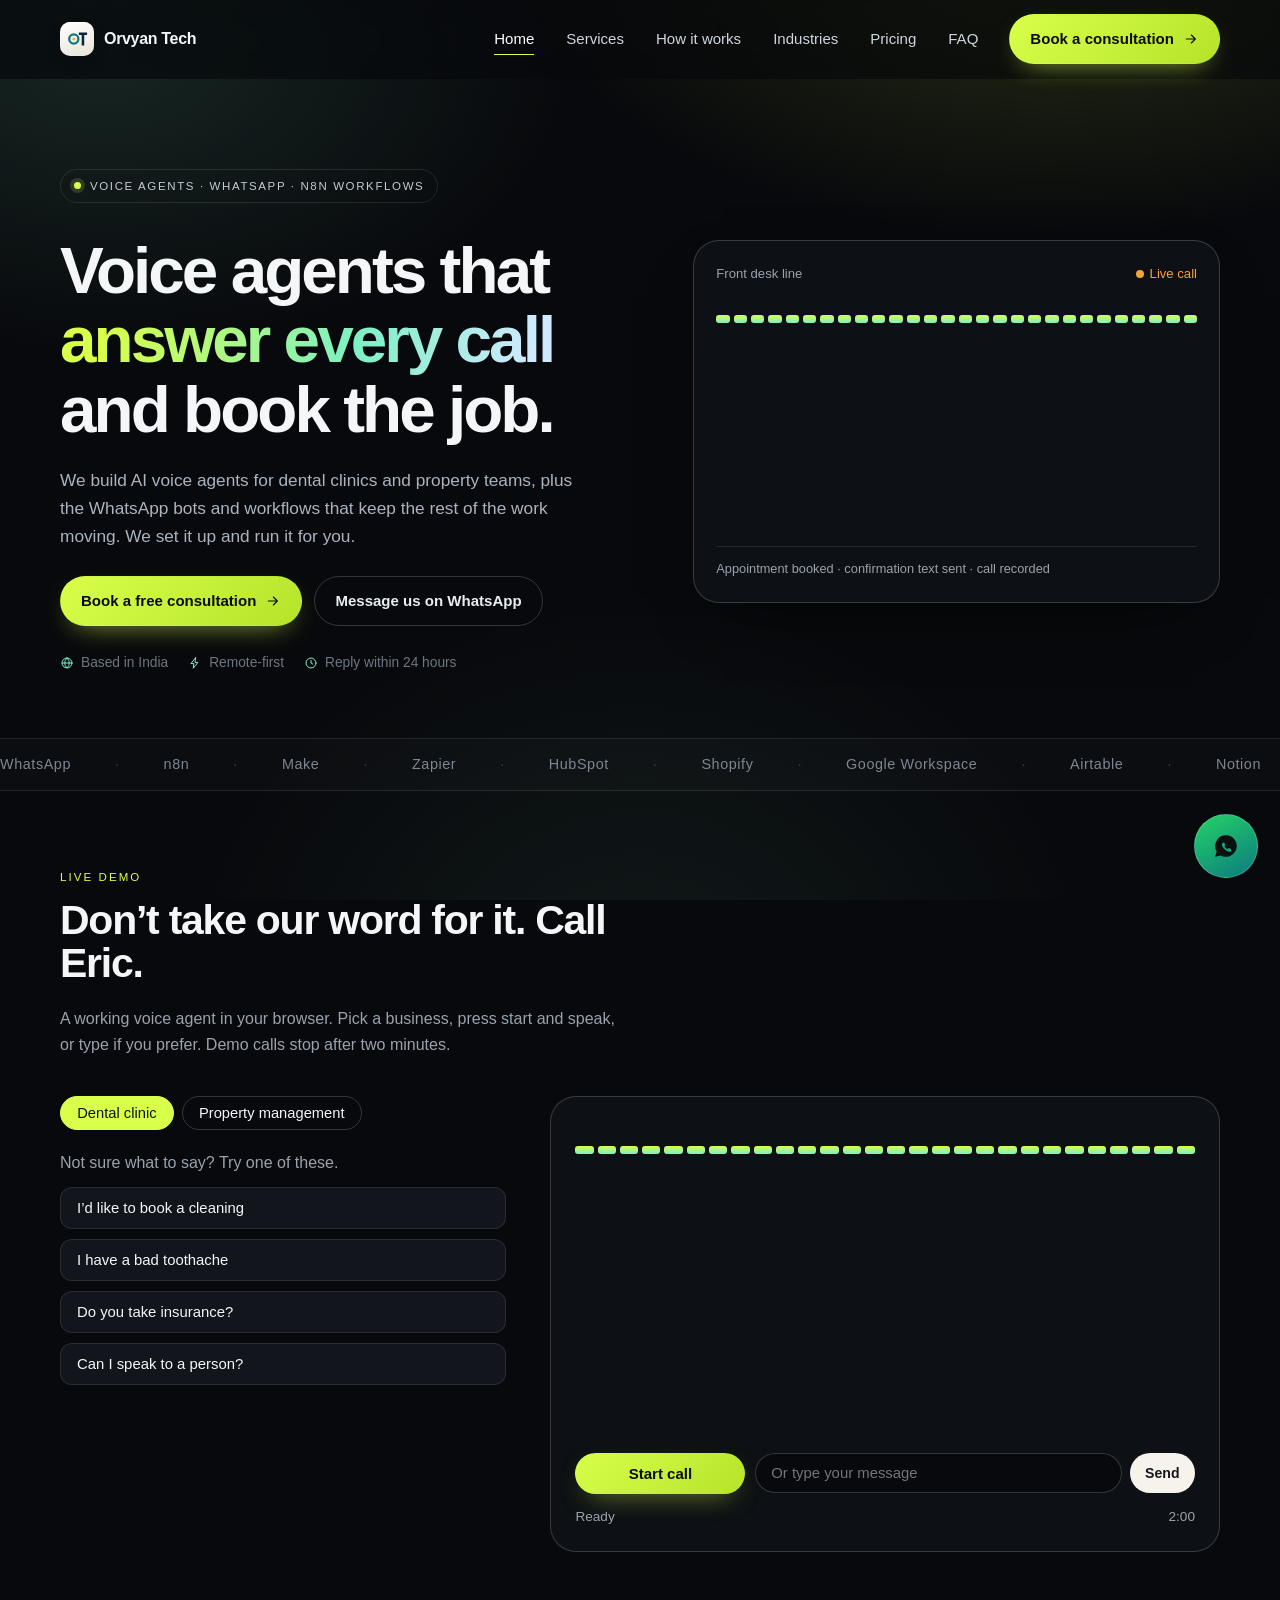
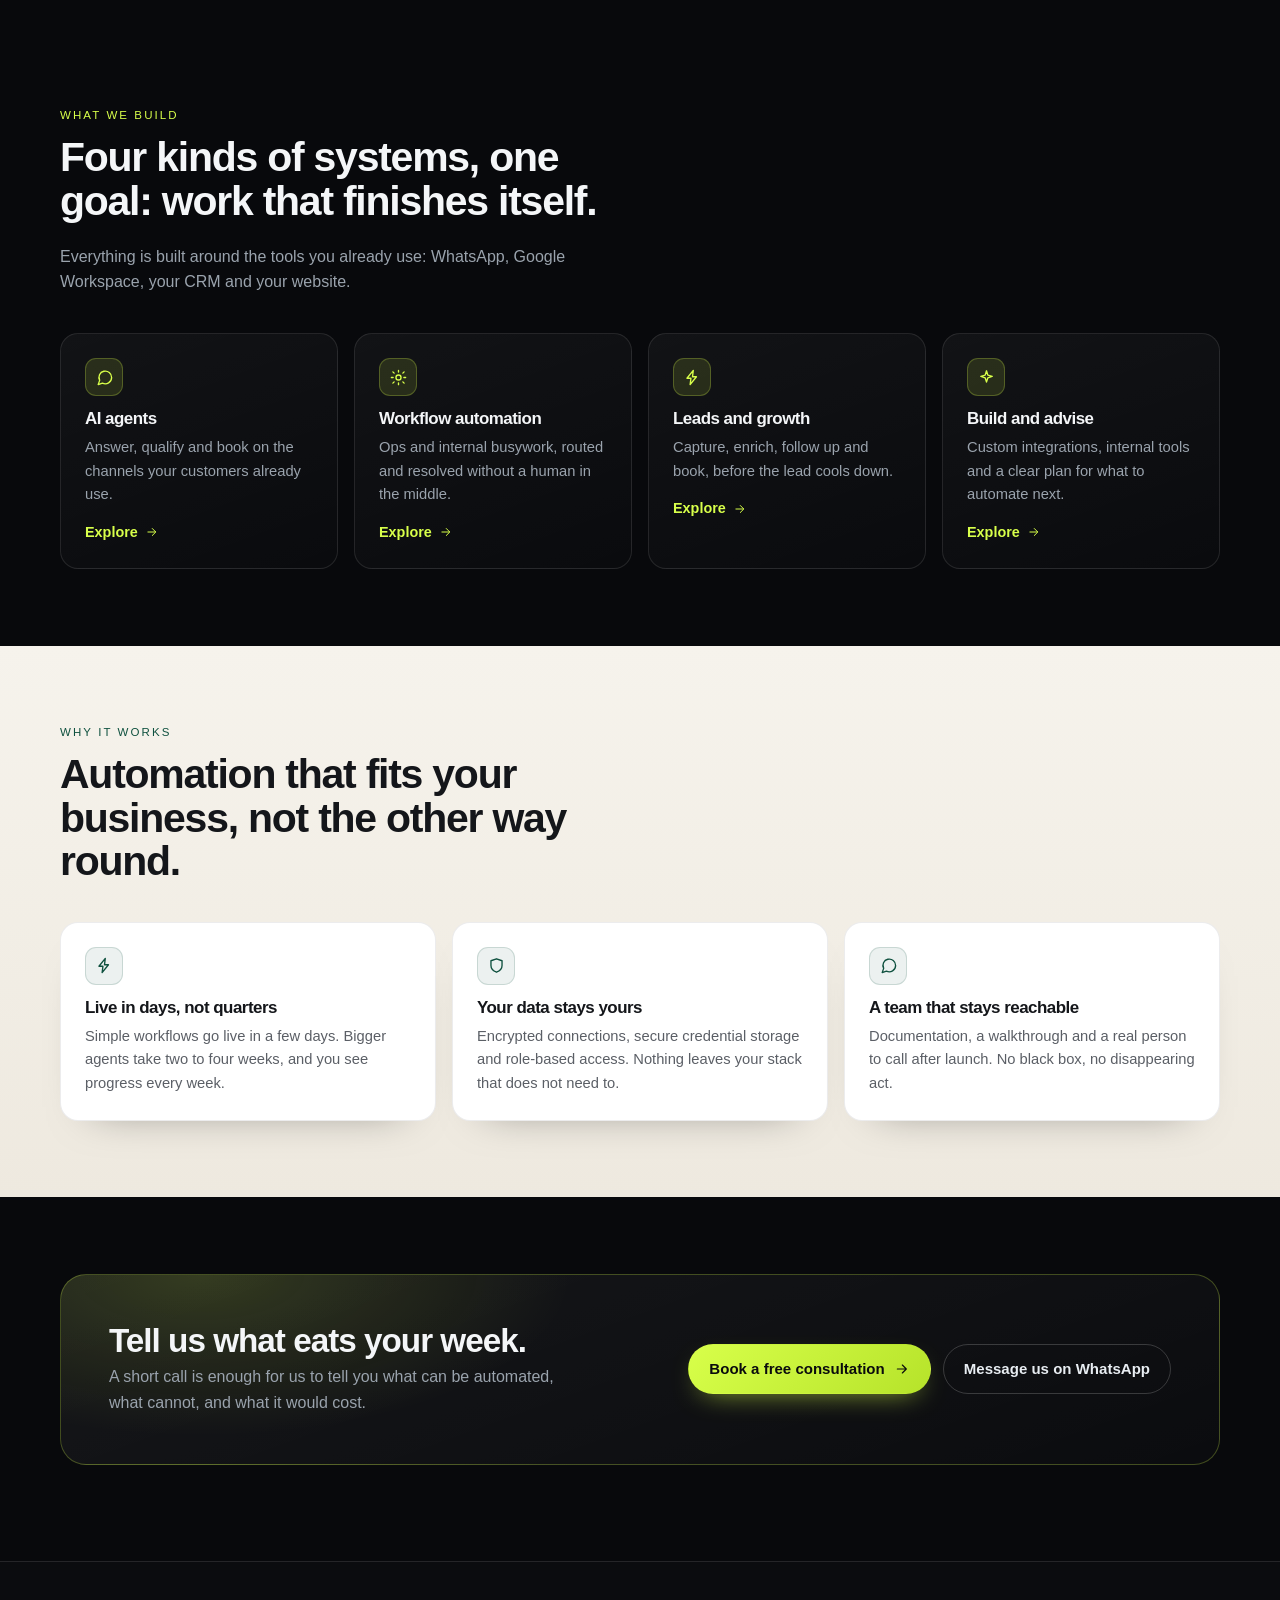
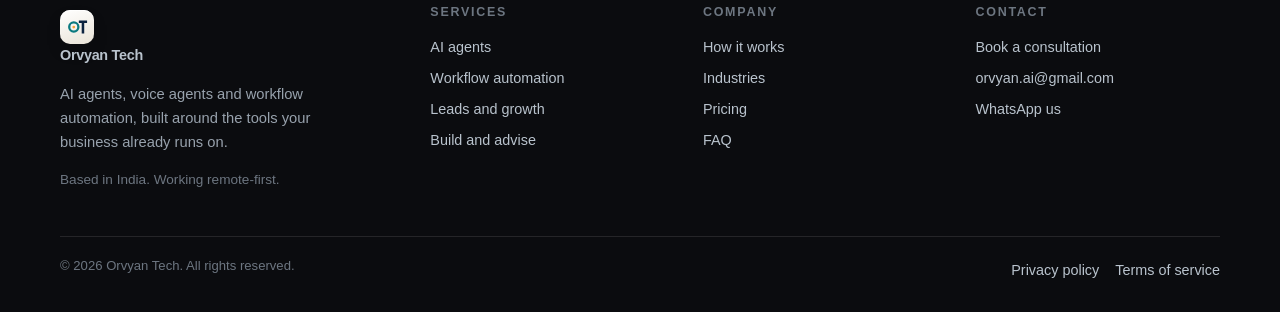
==== commit cb6f620c: "Voice-first homepage with live demo, inside the v3 design" ====
--- a/index.html
+++ b/index.html
@@ -1,263 +1,226 @@
 <!DOCTYPE html>
 <html lang="en">
 <head>
+<meta charset="UTF-8">
+<meta name="viewport" content="width=device-width, initial-scale=1">
+<title>Orvyan Tech | AI voice agents, WhatsApp bots and workflow automation</title>
+<meta name="description" content="Orvyan Tech builds AI voice agents that answer every call and book the appointment, plus WhatsApp bots and n8n workflows. Talk to a live demo agent in your browser.">
+<link rel="canonical" href="https://www.orvyantech.com/index.html">
+<meta name="theme-color" content="#08090c">
+<link rel="icon" href="favicon.svg" type="image/svg+xml">
+<link rel="icon" href="favicon.ico" sizes="32x32">
+<link rel="apple-touch-icon" href="apple-touch-icon.png">
+<meta property="og:type" content="website">
+<meta property="og:site_name" content="Orvyan Tech">
+<meta property="og:title" content="Orvyan Tech | AI voice agents, WhatsApp bots and workflow automation">
+<meta property="og:description" content="Orvyan Tech builds AI voice agents that answer every call and book the appointment, plus WhatsApp bots and n8n workflows. Talk to a live demo agent in your browser.">
+<meta property="og:url" content="https://www.orvyantech.com/index.html">
+<meta property="og:image" content="https://www.orvyantech.com/og-image.png">
+<meta name="twitter:card" content="summary_large_image">
+<link rel="preconnect" href="https://fonts.googleapis.com">
+<link rel="preconnect" href="https://fonts.gstatic.com" crossorigin>
+<link rel="preconnect" href="https://formtorch.com" crossorigin>
+<link rel="preload" href="assets/css/site.css" as="style">
+<link rel="stylesheet" href="assets/css/site.css">
+<link rel="preconnect" href="https://www.googletagmanager.com">
+<script defer src="assets/js/demo.js"></script>
 <script async src="https://www.googletagmanager.com/gtag/js?id=G-GD2M58Q7JF"></script>
-<script>window.dataLayer=window.dataLayer||[];function gtag(){dataLayer.push(arguments)}gtag('js',new Date());gtag('config','G-GD2M58Q7JF');</script>
-<meta charset="UTF-8">
-<meta name="google-site-verification" content="d8tEk0yvvWKKpwFYxLRndX4XH2PFb5tcn-CXJWstyMQ">
-<meta name="viewport" content="width=device-width, initial-scale=1">
-<title>Orvyan Tech | AI Voice Agents for Dental Clinics & Property Management</title>
-<meta name="description" content="Orvyan Tech builds AI voice agents that answer every call, book appointments and tours, and record every conversation. Talk to one in your browser.">
-<link rel="canonical" href="https://www.orvyantech.com/">
-<link rel="icon" href="favicon.ico"><link rel="icon" type="image/png" sizes="16x16" href="favicon-16x16.png"><link rel="apple-touch-icon" href="apple-touch-icon.png">
-<meta property="og:type" content="website"><meta property="og:url" content="https://www.orvyantech.com/"><meta property="og:title" content="Orvyan Tech | AI Voice Agents"><meta property="og:description" content="Every call answered, every booking captured. Try the agent live in your browser."><meta property="og:image" content="https://www.orvyantech.com/logo.png">
-<script type="application/ld+json">{"@context":"https://schema.org","@type":"Organization","name":"Orvyan Tech","url":"https://www.orvyantech.com/","logo":"https://www.orvyantech.com/logo.png","email":"orvyan.ai@gmail.com","telephone":"+91 7972928086","sameAs":["https://www.linkedin.com/company/orvyan-tech/","https://www.instagram.com/orvyan_tech/","https://x.com/Orvyanai"]}</script>
-<link rel="preconnect" href="https://fonts.googleapis.com"><link rel="preconnect" href="https://fonts.gstatic.com" crossorigin>
-<link href="https://fonts.googleapis.com/css2?family=Bricolage+Grotesque:opsz,wght@12..96,500;12..96,700&family=Instrument+Sans:wght@400;500;600&display=swap" rel="stylesheet">
-<style>
-:root{--ink:#0a1f44;--ink2:#34476b;--paper:#f4f8fb;--white:#fff;--teal:#0fb5ae;--cyan:#3be8d8;--coral:#ff6b4a;--line:#d9e3ec;--r:14px;--h:'Bricolage Grotesque',system-ui,sans-serif;--b:'Instrument Sans',system-ui,sans-serif}
-*{box-sizing:border-box;margin:0}html{scroll-behavior:smooth;scroll-padding-top:70px}
-body{font:400 17px/1.6 var(--b);color:var(--ink);background:var(--paper)}
-a{color:inherit}img{max-width:100%}
-:focus-visible{outline:3px solid var(--coral);outline-offset:3px}
-.w{width:min(1120px,92%);margin:auto}
-h1,h2,h3{font-family:var(--h);line-height:1.08;letter-spacing:-.02em}
-h1{font-size:clamp(2.4rem,5.6vw,4.3rem);font-weight:700}
-h2{font-size:clamp(1.8rem,3.6vw,2.7rem);font-weight:700}
-h3{font-size:1.25rem;font-weight:600}
-.btn{display:inline-block;padding:.85em 1.5em;border-radius:99px;font-weight:600;text-decoration:none;border:2px solid var(--ink);background:var(--ink);color:#fff;cursor:pointer;font:600 1rem var(--b);transition:transform .15s}
-.btn:hover{transform:translateY(-2px)}.btn.alt{background:transparent;color:var(--ink)}.btn.hot{background:var(--coral);border-color:var(--coral);color:#fff}
-header{position:sticky;top:0;z-index:20;background:rgba(244,248,251,.92);backdrop-filter:blur(10px);border-bottom:1px solid var(--line)}
-.nav{display:flex;align-items:center;gap:28px;height:64px}.nav .logo{display:flex;align-items:center;gap:10px;font:700 1.15rem var(--h);text-decoration:none;margin-right:auto}
-.logo img{height:36px}.nav a.l{text-decoration:none;font-weight:500;font-size:.97rem}.nav a.l:hover{color:var(--teal)}
-.nav .btn{padding:.55em 1.2em;font-size:.95rem;white-space:nowrap}.nav .logo{white-space:nowrap}
-@media(max-width:820px){.nav a.l{display:none}}
-.hero{padding:64px 0 72px;background:radial-gradient(900px 420px at 85% 0,rgba(59,232,216,.28),transparent 70%),var(--paper)}
-.hero .w{display:grid;grid-template-columns:1.1fr .9fr;gap:48px;align-items:center}
-.hero p.lead{font-size:1.2rem;color:var(--ink2);margin:20px 0 28px;max-width:34em}
-.acts{display:flex;gap:12px;flex-wrap:wrap}
-.proof{display:flex;gap:26px;flex-wrap:wrap;margin-top:34px;color:var(--ink2);font-size:.95rem}.proof b{display:block;color:var(--ink);font:700 1.05rem var(--h)}
-@media(max-width:860px){.hero .w{grid-template-columns:1fr}}
-.phone{background:var(--ink);color:#fff;border-radius:26px;padding:22px;box-shadow:0 30px 60px -20px rgba(10,31,68,.45);max-width:420px;justify-self:end;width:100%}
-.phone .top{display:flex;justify-content:space-between;font-size:.85rem;color:#9fb4d6;margin-bottom:14px}
-.phone .top i{font-style:normal;color:var(--coral)}.phone .top i:before{content:"";display:inline-block;width:8px;height:8px;border-radius:50%;background:var(--coral);margin-right:6px;animation:pl 1.2s infinite}
-@keyframes pl{50%{opacity:.2}}
-.bars{display:flex;align-items:center;gap:4px;height:46px;margin:6px 0 14px}
-.bars s{flex:1;border-radius:3px;background:linear-gradient(var(--cyan),var(--teal));height:8px;transition:height .12s}
-.bars.on s{animation:bar 1s ease-in-out infinite}
-@keyframes bar{0%,100%{height:8px}50%{height:40px}}
-.log{min-height:176px;display:flex;flex-direction:column;gap:8px;justify-content:flex-end}
-.m{max-width:86%;padding:9px 13px;border-radius:14px;font-size:.95rem;line-height:1.4;animation:in .3s}
-@keyframes in{from{opacity:0;transform:translateY(6px)}}
-.m.a{background:rgba(59,232,216,.16);border:1px solid rgba(59,232,216,.35);align-self:flex-start}.m.u{background:#fff;color:var(--ink);align-self:flex-end}
-.tag{margin-top:14px;font-size:.82rem;color:#9fb4d6;border-top:1px solid #1e3a6b;padding-top:12px}
-section{padding:84px 0}
-.dark{background:var(--ink);color:#fff}.dark .sub{color:#b4c6e4}
-.sub{color:var(--ink2);max-width:40em;margin-top:14px}
-.demo{display:grid;grid-template-columns:.8fr 1.2fr;gap:44px;margin-top:40px;align-items:start}
-@media(max-width:860px){.demo{grid-template-columns:1fr}}
-.seg{display:flex;gap:8px;margin:0 0 22px;flex-wrap:wrap}
-.seg button{padding:.55em 1.1em;border-radius:99px;border:1.5px solid #3b5688;background:transparent;color:#fff;font:500 .95rem var(--b);cursor:pointer}
-.seg button[aria-pressed=true]{background:var(--cyan);border-color:var(--cyan);color:var(--ink)}
-.try{list-style:none;padding:0;display:grid;gap:10px;margin-top:20px}
-.try button{width:100%;text-align:left;padding:12px 16px;border-radius:12px;border:1px solid #2a4577;background:#10305f;color:#fff;font:400 .95rem var(--b);cursor:pointer}.try button:hover{border-color:var(--cyan)}
-.box{background:#0d2858;border:1px solid #2a4577;border-radius:22px;padding:24px}
-.box .log{min-height:250px;max-height:340px;overflow:auto;justify-content:flex-start}
-.ctrl{display:flex;gap:10px;align-items:center;margin-top:16px;flex-wrap:wrap}
-.call{min-width:190px}.call.end{background:var(--coral);border-color:var(--coral)}
-.txt{flex:1;min-width:150px;display:flex;gap:8px}
-.txt input{flex:1;padding:.75em 1em;border-radius:99px;border:1.5px solid #3b5688;background:#0a1f44;color:#fff;font:400 .95rem var(--b)}
-.txt button{padding:.7em 1.1em;border-radius:99px;border:0;background:#fff;color:var(--ink);font:600 .9rem var(--b);cursor:pointer}
-.st{font-size:.88rem;color:#9fb4d6;margin-top:12px;display:flex;justify-content:space-between;gap:10px;flex-wrap:wrap}
-.demo>*,.uc>*,.ct>*,.hero .w>*{min-width:0}.txt input{min-width:0;width:100%}
-.tabs{display:flex;gap:8px;margin:30px 0 22px;flex-wrap:wrap}
-.tabs button{padding:.6em 1.2em;border-radius:99px;border:1.5px solid var(--ink);background:transparent;font:600 .95rem var(--b);color:var(--ink);cursor:pointer}
-.tabs button[aria-selected=true]{background:var(--ink);color:#fff}
-.uc{display:grid;grid-template-columns:1fr 1fr;gap:40px;align-items:start}
-@media(max-width:860px){.uc{grid-template-columns:1fr}}
-.uc ul{padding-left:1.2em;display:grid;gap:10px;margin-top:16px}.uc li::marker{color:var(--teal)}
-.call-ex{background:var(--white);border:1px solid var(--line);border-radius:var(--r);padding:20px;display:grid;gap:10px}
-.call-ex .m{animation:none;font-size:.95rem}.call-ex .m.a{background:#e3f8f6;border-color:#b6ece7}.call-ex .m.u{background:var(--paper);border:1px solid var(--line)}
-.steps{display:grid;grid-template-columns:repeat(4,1fr);gap:0;margin-top:40px;counter-reset:s}
-.steps div{padding:22px 22px 0 0;border-top:3px solid var(--teal);counter-increment:s}
-.steps div:before{content:counter(s);display:block;font:700 2rem var(--h);color:var(--teal);margin-bottom:6px}
-.steps p{color:var(--ink2);font-size:.97rem;margin-top:8px}
-@media(max-width:860px){.steps{grid-template-columns:1fr 1fr;gap:26px 18px}}@media(max-width:520px){.steps{grid-template-columns:1fr}}
-.feat{display:grid;grid-template-columns:repeat(3,1fr);gap:0;margin-top:40px;border-top:1px solid var(--line)}
-.feat div{padding:26px 26px 26px 0;border-bottom:1px solid var(--line)}.feat p{color:var(--ink2);font-size:.97rem;margin-top:8px}
-@media(max-width:860px){.feat{grid-template-columns:1fr 1fr}}@media(max-width:520px){.feat{grid-template-columns:1fr}}
-details{border-bottom:1px solid var(--line);padding:18px 0}summary{font:600 1.1rem var(--h);cursor:pointer;list-style:none;display:flex;justify-content:space-between;gap:16px}
-summary::after{content:"+";color:var(--teal);font-size:1.5rem;line-height:1}details[open] summary::after{content:"–"}details p{color:var(--ink2);margin-top:10px;max-width:46em}
-.ct{display:grid;grid-template-columns:.8fr 1.2fr;gap:44px;margin-top:36px}@media(max-width:860px){.ct{grid-template-columns:1fr}}
-.ct address{font-style:normal;display:grid;gap:14px;margin-top:22px}.ct address a{font-weight:600}
-form{background:var(--white);border:1px solid var(--line);border-radius:20px;padding:26px;display:grid;gap:14px}
-form .r{display:grid;grid-template-columns:1fr 1fr;gap:14px}@media(max-width:560px){form .r{grid-template-columns:1fr}}
-label{font-weight:600;font-size:.9rem;display:grid;gap:6px}
-input,textarea{padding:.75em .9em;border:1.5px solid var(--line);border-radius:10px;font:400 1rem var(--b);background:var(--paper);color:var(--ink)}
-textarea{min-height:110px;resize:vertical}
-#fm{font-size:.92rem;min-height:1.2em}
-footer{background:var(--ink);color:#b4c6e4;padding:44px 0;font-size:.93rem}footer .w{display:flex;justify-content:space-between;gap:20px;flex-wrap:wrap}footer a{color:#fff}
-@media(prefers-reduced-motion:reduce){*{animation:none!important;transition:none!important}html{scroll-behavior:auto}}
-</style>
+<script>
+window.dataLayer=window.dataLayer||[];function gtag(){dataLayer.push(arguments)}
+gtag('js',new Date());gtag('config','G-GD2M58Q7JF');
+</script>
+<script type="application/ld+json">
+{
+  "@context": "https://schema.org",
+  "@type": "ProfessionalService",
+  "name": "Orvyan Tech",
+  "url": "https://www.orvyantech.com/",
+  "email": "orvyan.ai@gmail.com",
+  "telephone": "+91-79729-28086",
+  "description": "AI agents, voice agents, WhatsApp bots and n8n workflow automation for businesses, creators and individuals.",
+  "areaServed": "Worldwide",
+  "address": { "@type": "PostalAddress", "addressCountry": "IN" }
+}
+</script>
 </head>
 <body>
-<header><div class="w nav">
-<a class="logo" href="#top" aria-label="Orvyan Tech home"><img src="logo.png" alt="">Orvyan Tech</a>
-<a class="l" href="#demo">Live demo</a><a class="l" href="#uses">Solutions</a><a class="l" href="#how">How it works</a><a class="l" href="#faq">FAQ</a>
-<a class="btn" href="#contact">Book a call</a></div></header>
-
-<main id="top">
-<section class="hero"><div class="w">
-<div>
-<h1>The front desk that never misses a call.</h1>
-<p class="lead">Orvyan builds AI voice agents that answer every call, book the appointment or tour, and record the conversation. We set it up and run it for you.</p>
-<div class="acts"><a class="btn hot" href="#demo">Talk to the agent</a><a class="btn alt" href="#contact">Book a free consultation</a></div>
-<div class="proof"><span><b>24/7</b>answering</span><span><b>Inbound + outbound</b>calls</span><span><b>Every call</b>recorded</span><span><b>Live</b>dashboard</span></div>
+<a class="skip" href="#main">Skip to content</a>
+<header class="site-head">
+  <div class="wrap head-inner">
+    <a class="brand" href="index.html"><span class="brand-chip"><img src="assets/img/logo.svg" alt="" width="22" height="22"></span> Orvyan Tech</a>
+    <button class="menu-btn" id="menuBtn" aria-expanded="false" aria-controls="nav" aria-label="Open menu">
+      <svg width="24" height="24" viewBox="0 0 24 24" fill="none" stroke="currentColor" stroke-width="1.8" stroke-linecap="round" aria-hidden="true"><path d="M4 7h16M4 12h16M4 17h16"/></svg>
+    </button>
+    <nav class="nav" id="nav" aria-label="Main">
+      <a href="index.html" aria-current="page">Home</a><a href="services.html">Services</a><a href="how-it-works.html">How it works</a><a href="industries.html">Industries</a><a href="pricing.html">Pricing</a><a href="faq.html">FAQ</a>
+    </nav>
+    <a class="cta" href="contact.html">Book a consultation <svg class="" viewBox="0 0 24 24" fill="none" stroke="currentColor" stroke-width="1.7" stroke-linecap="round" stroke-linejoin="round" aria-hidden="true"><path d="M5 12h13M12.5 6l6 6-6 6"/></svg></a>
+  </div>
+</header>
+<main id="main">
+
+<section class="hero">
+  <div class="wrap hero-grid">
+    <div>
+      <span class="eyebrow reveal"><i></i> Voice agents &middot; WhatsApp &middot; n8n workflows</span>
+      <h1 class="display reveal d1">Voice agents that <span class="grad">answer every call</span> and book the job.</h1>
+      <p class="lede reveal d2">We build AI voice agents for dental clinics and property teams, plus the WhatsApp bots and workflows that keep the rest of the work moving. We set it up and run it for you.</p>
+      <div class="hero-actions reveal d3">
+        <a class="cta" href="contact.html">Book a free consultation <svg class="" viewBox="0 0 24 24" fill="none" stroke="currentColor" stroke-width="1.7" stroke-linecap="round" stroke-linejoin="round" aria-hidden="true"><path d="M5 12h13M12.5 6l6 6-6 6"/></svg></a>
+        <a class="cta ghost" href="https://wa.me/917972928086" target="_blank" rel="noopener">Message us on WhatsApp</a>
+      </div>
+      <div class="trust reveal d4">
+        <span><svg class="" viewBox="0 0 24 24" fill="none" stroke="currentColor" stroke-width="1.7" stroke-linecap="round" stroke-linejoin="round" aria-hidden="true"><circle cx="12" cy="12" r="8.5"/><path d="M3.5 12h17M12 3.5c2.5 2.4 3.8 5.4 3.8 8.5S14.5 18.1 12 20.5C9.5 18.1 8.2 15.1 8.2 12S9.5 5.9 12 3.5Z"/></svg> Based in India</span>
+        <span><svg class="" viewBox="0 0 24 24" fill="none" stroke="currentColor" stroke-width="1.7" stroke-linecap="round" stroke-linejoin="round" aria-hidden="true"><path d="M13 3 5 13h5l-1 8 8-10h-5l1-8Z"/></svg> Remote-first</span>
+        <span><svg class="" viewBox="0 0 24 24" fill="none" stroke="currentColor" stroke-width="1.7" stroke-linecap="round" stroke-linejoin="round" aria-hidden="true"><circle cx="12" cy="12" r="8.5"/><path d="M12 7.5V12l3 1.8"/></svg> Reply within 24 hours</span>
+      </div>
+    </div>
+    
+      <div class="voice-card reveal d2" aria-hidden="true">
+        <div class="voice-top"><span>Front desk line</span><i>Live call</i></div>
+        <div class="vbars on" id="hb"></div>
+        <div class="vlog" id="hl"></div>
+        <div class="voice-tag">Appointment booked &middot; confirmation text sent &middot; call recorded</div>
+      </div>
+  </div>
+</section>
+
+<div class="marquee" aria-hidden="true">
+  <div class="marquee-track">
+    <span>WhatsApp</span><span>n8n</span><span>Make</span><span>Zapier</span><span>HubSpot</span><span>Shopify</span><span>Google Workspace</span><span>Airtable</span><span>Notion</span><span>Slack</span><span>OpenAI</span><span>Twilio</span>
+    <span>WhatsApp</span><span>n8n</span><span>Make</span><span>Zapier</span><span>HubSpot</span><span>Shopify</span><span>Google Workspace</span><span>Airtable</span><span>Notion</span><span>Slack</span><span>OpenAI</span><span>Twilio</span>
+  </div>
 </div>
-<div class="phone" aria-hidden="true">
-<div class="top"><span>Front desk line</span><i>Live call</i></div>
-<div class="bars on" id="hb"></div>
-<div class="log" id="hl"></div>
-<div class="tag">Appointment booked · confirmation text sent · call recorded</div>
+
+<section id="demo">
+  <div class="wrap">
+    <div class="sec-head reveal">
+      <span class="kicker">Live demo</span>
+      <h2>Don&rsquo;t take our word for it. Call Eric.</h2>
+      <p>A working voice agent in your browser. Pick a business, press start and speak, or type if you prefer. Demo calls stop after two minutes.</p>
+    </div>
+    <div class="vd-grid">
+      <div>
+        <div class="vseg" role="group" aria-label="Choose a business"><button aria-pressed="true" data-sc="dental">Dental clinic</button><button aria-pressed="false" data-sc="prop">Property management</button></div>
+        <p class="vd-hint">Not sure what to say? Try one of these.</p>
+        <ul class="vtry" id="try"></ul>
+      </div>
+      <div class="vbox">
+        <div class="vbars" id="db"></div>
+        <div class="vlog" id="dl" aria-live="polite"></div>
+        <div class="vctrl">
+          <button class="cta" id="go" type="button">Start call</button>
+          <form class="vtxt" id="tf"><input id="ti" placeholder="Or type your message" aria-label="Type your message" autocomplete="off"><button>Send</button></form>
+        </div>
+        <div class="vst"><span id="stt">Ready</span><span id="tm">2:00</span></div>
+      </div>
+    </div>
+  </div>
+</section>
+
+<section>
+  <div class="wrap">
+    <div class="sec-head reveal">
+      <span class="kicker">What we build</span>
+      <h2>Four kinds of systems, one goal: work that finishes itself.</h2>
+      <p>Everything is built around the tools you already use: WhatsApp, Google Workspace, your CRM and your website.</p>
+    </div>
+    <div class="grid g4">
+      <a class="card reveal" href="services.html#agents"><div class="ico"><svg class="" viewBox="0 0 24 24" fill="none" stroke="currentColor" stroke-width="1.7" stroke-linecap="round" stroke-linejoin="round" aria-hidden="true"><path d="M21 12a8 8 0 0 1-11.6 7.1L4 21l1.9-5.4A8 8 0 1 1 21 12Z"/></svg></div>
+        <h3>AI agents</h3><p>Answer, qualify and book on the channels your customers already use.</p>
+        <span class="link-more">Explore <svg class="" viewBox="0 0 24 24" fill="none" stroke="currentColor" stroke-width="1.7" stroke-linecap="round" stroke-linejoin="round" aria-hidden="true"><path d="M5 12h13M12.5 6l6 6-6 6"/></svg></span></a>
+      <a class="card reveal d1" href="services.html#workflows"><div class="ico"><svg class="" viewBox="0 0 24 24" fill="none" stroke="currentColor" stroke-width="1.7" stroke-linecap="round" stroke-linejoin="round" aria-hidden="true"><circle cx="12" cy="12" r="3.2"/><path d="M12 3v2.2M12 18.8V21M4.9 4.9l1.6 1.6M17.5 17.5l1.6 1.6M3 12h2.2M18.8 12H21M4.9 19.1l1.6-1.6M17.5 6.5l1.6-1.6"/></svg></div>
+        <h3>Workflow automation</h3><p>Ops and internal busywork, routed and resolved without a human in the middle.</p>
+        <span class="link-more">Explore <svg class="" viewBox="0 0 24 24" fill="none" stroke="currentColor" stroke-width="1.7" stroke-linecap="round" stroke-linejoin="round" aria-hidden="true"><path d="M5 12h13M12.5 6l6 6-6 6"/></svg></span></a>
+      <a class="card reveal d2" href="services.html#growth"><div class="ico"><svg class="" viewBox="0 0 24 24" fill="none" stroke="currentColor" stroke-width="1.7" stroke-linecap="round" stroke-linejoin="round" aria-hidden="true"><path d="M13 3 5 13h5l-1 8 8-10h-5l1-8Z"/></svg></div>
+        <h3>Leads and growth</h3><p>Capture, enrich, follow up and book, before the lead cools down.</p>
+        <span class="link-more">Explore <svg class="" viewBox="0 0 24 24" fill="none" stroke="currentColor" stroke-width="1.7" stroke-linecap="round" stroke-linejoin="round" aria-hidden="true"><path d="M5 12h13M12.5 6l6 6-6 6"/></svg></span></a>
+      <a class="card reveal d3" href="services.html#advise"><div class="ico"><svg class="" viewBox="0 0 24 24" fill="none" stroke="currentColor" stroke-width="1.7" stroke-linecap="round" stroke-linejoin="round" aria-hidden="true"><path d="M12 3.5 13.7 9l5.5 1.7-5.5 1.7L12 17.9l-1.7-5.5L4.8 10.7 10.3 9 12 3.5Z"/></svg></div>
+        <h3>Build and advise</h3><p>Custom integrations, internal tools and a clear plan for what to automate next.</p>
+        <span class="link-more">Explore <svg class="" viewBox="0 0 24 24" fill="none" stroke="currentColor" stroke-width="1.7" stroke-linecap="round" stroke-linejoin="round" aria-hidden="true"><path d="M5 12h13M12.5 6l6 6-6 6"/></svg></span></a>
+    </div>
+  </div>
+</section>
+
+<section class="band">
+  <div class="wrap">
+    <div class="sec-head reveal">
+      <span class="kicker">Why it works</span>
+      <h2>Automation that fits your business, not the other way round.</h2>
+    </div>
+    <div class="grid g3">
+      <div class="card reveal"><div class="ico"><svg class="" viewBox="0 0 24 24" fill="none" stroke="currentColor" stroke-width="1.7" stroke-linecap="round" stroke-linejoin="round" aria-hidden="true"><path d="M13 3 5 13h5l-1 8 8-10h-5l1-8Z"/></svg></div><h3>Live in days, not quarters</h3>
+        <p>Simple workflows go live in a few days. Bigger agents take two to four weeks, and you see progress every week.</p></div>
+      <div class="card reveal d1"><div class="ico"><svg class="" viewBox="0 0 24 24" fill="none" stroke="currentColor" stroke-width="1.7" stroke-linecap="round" stroke-linejoin="round" aria-hidden="true"><path d="M12 3.5 19 6v6c0 4.2-3 7-7 8.5-4-1.5-7-4.3-7-8.5V6l7-2.5Z"/></svg></div><h3>Your data stays yours</h3>
+        <p>Encrypted connections, secure credential storage and role-based access. Nothing leaves your stack that does not need to.</p></div>
+      <div class="card reveal d2"><div class="ico"><svg class="" viewBox="0 0 24 24" fill="none" stroke="currentColor" stroke-width="1.7" stroke-linecap="round" stroke-linejoin="round" aria-hidden="true"><path d="M21 12a8 8 0 0 1-11.6 7.1L4 21l1.9-5.4A8 8 0 1 1 21 12Z"/></svg></div><h3>A team that stays reachable</h3>
+        <p>Documentation, a walkthrough and a real person to call after launch. No black box, no disappearing act.</p></div>
+    </div>
+  </div>
+</section>
+
+
+<section><div class="wrap"><div class="cta-band reveal">
+  <div><h2>Tell us what eats your week.</h2><p>A short call is enough for us to tell you what can be automated, what cannot, and what it would cost.</p></div>
+  <div style="display:flex;gap:12px;flex-wrap:wrap">
+    <a class="cta" href="contact.html">Book a free consultation <svg class="" viewBox="0 0 24 24" fill="none" stroke="currentColor" stroke-width="1.7" stroke-linecap="round" stroke-linejoin="round" aria-hidden="true"><path d="M5 12h13M12.5 6l6 6-6 6"/></svg></a>
+    <a class="cta ghost" href="https://wa.me/917972928086" target="_blank" rel="noopener">Message us on WhatsApp</a>
+  </div>
 </div></div></section>
-
-<section class="dark" id="demo"><div class="w">
-<h2>Don’t take our word for it. Call Eric.</h2>
-<p class="sub">This is a working agent in your browser. Pick a business, press the button and speak, or type if you prefer. Calls in this demo stop after two minutes.</p>
-<div class="demo">
-<div>
-<div class="seg" role="group" aria-label="Choose a business"><button aria-pressed="true" data-sc="dental">Dental clinic</button><button aria-pressed="false" data-sc="prop">Property management</button></div>
-<p class="sub" style="margin:0">Not sure what to say? Try one of these.</p>
-<ul class="try" id="try"></ul>
-</div>
-<div class="box">
-<div class="bars" id="db"></div>
-<div class="log" id="dl" aria-live="polite"></div>
-<div class="ctrl">
-<button class="btn hot call" id="go">Start call</button>
-<form class="txt" id="tf" style="padding:0;border:0;background:none;display:flex;grid-template-columns:none"><input id="ti" placeholder="Or type your message" aria-label="Type your message" autocomplete="off"><button>Send</button></form>
-</div>
-<div class="st"><span id="stt">Ready</span><span id="tm">2:00</span></div>
-</div></div></div></section>
-
-<section id="uses"><div class="w">
-<h2>Built for businesses that live on the phone.</h2>
-<p class="sub">We start with two industries where a missed call is a missed customer.</p>
-<div class="tabs" role="tablist"><button role="tab" aria-selected="true" data-t="0">Dental clinics</button><button role="tab" aria-selected="false" data-t="1">Property management</button></div>
-<div class="uc" id="uc"></div>
-</div></section>
-
-<section style="background:var(--white)" id="how"><div class="w">
-<h2>We build it. We run it. You get the bookings.</h2>
-<div class="steps">
-<div><h3>Strategy call</h3><p>We learn your call flow, your hours and what the agent should and should never say.</p></div>
-<div><h3>Build</h3><p>We write the conversation, connect your calendar or CRM and set the agent’s voice.</p></div>
-<div><h3>Test</h3><p>We run real call scenarios and fix every rough edge before a customer hears it.</p></div>
-<div><h3>Launch and tune</h3><p>The agent goes live. We review recordings and keep improving it.</p></div>
-</div>
-<div class="feat">
-<div><h3>Inbound and outbound</h3><p>Answer new calls instantly, and call back leads, no-shows and reminders.</p></div>
-<div><h3>Books straight into your calendar</h3><p>Appointments and tours are confirmed on the call, with a text to the customer.</p></div>
-<div><h3>Every call recorded</h3><p>Listen back to any conversation and see exactly what was agreed.</p></div>
-<div><h3>Hands over to a person</h3><p>When a caller needs a human, the agent transfers with a summary.</p></div>
-<div><h3>Your own dashboard</h3><p>Calls, bookings and recordings in one place. Available as a separate add-on.</p></div>
-<div><h3>Sounds natural</h3><p>Fast replies, interruptions handled, and a voice your callers won’t mind talking to.</p></div>
-</div></div></section>
-
-<section id="faq"><div class="w" style="max-width:820px">
-<h2>Questions we hear first</h2>
-<div style="margin-top:26px">
-<details open><summary>Will callers know it is an AI?</summary><p>The agent introduces itself plainly and never pretends to be a person. Most callers just want the booking done quickly.</p></details>
-<details><summary>What if it can’t answer something?</summary><p>It says so, takes the details and passes the call to your team, or transfers live if you want that.</p></details>
-<details><summary>Do I need technical skills?</summary><p>No. We handle setup, testing and changes. You tell us what to adjust.</p></details>
-<details><summary>Which tools does it connect to?</summary><p>Calendars, CRMs, texting and email. Tell us what you use and we will confirm it on the strategy call.</p></details>
-<details><summary>How much does it cost?</summary><p>It depends on call volume and the systems involved. Book a free consultation and we will quote you a clear price.</p></details>
-</div></div></section>
-
-<section style="background:var(--white)" id="contact"><div class="w">
-<h2>Book a free consultation.</h2>
-<p class="sub">Tell us about your calls. We will show you where a voice agent helps first.</p>
-<div class="ct">
-<div><address><span>Email<br><a href="mailto:orvyan.ai@gmail.com">orvyan.ai@gmail.com</a></span><span>Phone and WhatsApp<br><a href="tel:+917972928086">+91 79729 28086</a></span></address></div>
-<form id="cf" novalidate>
-<div class="r"><label>Your name<input name="name" required></label><label>Email<input type="email" name="email" required></label></div>
-<div class="r"><label>Company<input name="company"></label><label>Phone<input type="tel" name="phone" required></label></div>
-<label>What happens on your calls today?<textarea name="message"></textarea></label>
-<button class="btn" type="submit">Send message</button><p id="fm" role="status"></p>
-</form></div></div></section>
 </main>
-
-<footer><div class="w"><span>© <span id="yr"></span> Orvyan Tech</span><span><a href="privacy-policy.html">Privacy policy</a> · <a href="terms-of-service.html">Terms of service</a> · <a href="https://www.linkedin.com/company/orvyan-tech/" rel="noopener">LinkedIn</a></span></div></footer>
-
-<script>
-const $=s=>document.querySelector(s),$$=s=>[...document.querySelectorAll(s)];
-$('#yr').textContent=new Date().getFullYear();
-['#hb','#db'].forEach(s=>{$(s).innerHTML='<s></s>'.repeat(28);$$(s+' s').forEach((e,i)=>e.style.animationDelay=(i%7)*.11+'s')});
-const log=(el,who,t)=>{const d=document.createElement('div');d.className='m '+who;d.textContent=t;el.append(d);while(el.children.length>(el.id==='hl'?4:60))el.firstChild.remove();el.scrollTop=el.scrollHeight};
-
-/* hero loop */
-const hl=['a|Thanks for calling, this is Eric. How can I help?','u|Hi, I need a cleaning this week.','a|Of course. Thursday at 10 or Friday at 2?','u|Friday works.','a|Booked. I’ve texted you the details.'];let hi=0;
-setInterval(()=>{if(hi===0)$('#hl').innerHTML='';const[w,t]=hl[hi].split('|');log($('#hl'),w,t);hi=(hi+1)%hl.length},2200);
-
-/* scenarios */
-const SC={dental:{greet:'Thanks for calling the dental front desk, this is Eric. How can I help you today?',tries:['I’d like to book a cleaning','I have a bad toothache','Do you take insurance?','Can I speak to a person?'],
- uc:{h:'Fill the chair, not the voicemail.',l:['Books, moves and confirms appointments','Handles toothache calls and flags urgent ones','Answers insurance and hours questions','Calls patients to remind and rebook no-shows'],c:[['a','Thanks for calling, this is Eric. How can I help?'],['u','I’ve got a sore tooth since last night.'],['a','I’m sorry to hear that. I’ll mark this urgent. Can I take your name and number?'],['u','Sam, 555 0142.'],['a','Thanks Sam. The clinic will call you back shortly.']]}},
- prop:{greet:'Thanks for calling the leasing office, this is Eric. Are you calling about a tour or a maintenance request?',tries:['I’d like to tour an apartment','My sink is leaking','What are your office hours?','Can I speak to a person?'],
- uc:{h:'Every tenant call answered, every lead followed up.',l:['Books tours and sends confirmations','Logs maintenance requests with unit and issue','Answers questions on hours, pets and applications','Calls back leads who did not book'],c:[['a','Thanks for calling the leasing office, this is Eric.'],['u','Is the two-bedroom still available?'],['a','I can check. Would you like to book a tour? What’s your name?'],['u','Dana.'],['a','Thanks Dana. Which day works best, morning or afternoon?']]}}};
-let sc='dental';
-function setSc(k){sc=k;endCall();$$('.seg button').forEach(b=>b.setAttribute('aria-pressed',b.dataset.sc===k));$('#dl').innerHTML='';$('#try').innerHTML=SC[k].tries.map(t=>`<li><button type="button">${t}</button></li>`).join('');$$('#try button').forEach(b=>b.onclick=()=>{if(!on)startCall(true);send(b.textContent)})}
-$$('.seg button').forEach(b=>b.onclick=()=>setSc(b.dataset.sc));
-
-/* use cases */
-const tabsK=['dental','prop'];
-function showUC(i){$$('.tabs button').forEach(b=>b.setAttribute('aria-selected',b.dataset.t==i));const u=SC[tabsK[i]].uc;
-$('#uc').innerHTML=`<div><h3 style="font-size:1.7rem">${u.h}</h3><ul>${u.l.map(x=>`<li>${x}</li>`).join('')}</ul><div class="acts" style="margin-top:24px"><a class="btn" href="#demo" data-try="${tabsK[i]}">Try this agent</a></div></div><div class="call-ex">${u.c.map(([w,t])=>`<div class="m ${w}">${t}</div>`).join('')}</div>`;
-$('[data-try]').onclick=()=>setSc($('[data-try]').dataset.try)}
-$$('.tabs button').forEach(b=>b.onclick=()=>showUC(b.dataset.t));showUC(0);
-
-/* local brain (works with no server) */
-const FL={
- dental:{book:{s:['Happy to set that up. What’s your name?','Thanks. Which day works best, and morning or afternoon?'],d:'Perfect, you’re booked and a text confirmation is on its way. Anything else I can help with?'},
-  urgent:{s:['I’m sorry you’re in pain. I’ll mark this urgent. What’s your name and best number?'],d:'Thank you. The clinic team will call you back as soon as possible. If it gets worse, or you struggle to breathe or swallow, please call 911.'}},
- prop:{book:{s:['Happy to book a tour. What’s your name?','Thanks. Which day works best, morning or afternoon?'],d:'Done, your tour is booked and a confirmation is on its way. Anything else?'},
-  urgent:{s:['Sorry about that. What’s your unit number and what’s happening?'],d:'Thanks. I’ve logged a maintenance ticket and the on-site team will follow up today. If water is flooding or there is a gas smell, call 911 or the emergency line now.'}}};
-const INFO={dental:[[/insur/,'We work with most major plans. Share your provider and the team will confirm your coverage when you book.'],[/hour|open|close/,'The clinic is open on weekdays, with some Saturday slots. I can check a specific day for you.'],[/price|cost|much/,'The clinic quotes after the exam so it’s accurate. I can book you in and note your insurance.']],
- prop:[[/hour|open|close/,'The leasing office is open on weekdays and by appointment on weekends. I can book a time for you.'],[/pet|dog|cat/,'Pet policies depend on the building. I’ll note your question and the team will confirm. Want a tour too?'],[/apply|application|rent|price|cost/,'Pricing and applications depend on the unit. I can book a tour or have the team send details.']]};
-let st=null;
-function local(t){t=t.toLowerCase();
- if(st){const f=FL[sc][st.k];st.i++;if(st.i<f.s.length)return f.s[st.i];const d=f.d;st=null;return d}
- const f=FL[sc];
- if(/human|person|someone|manager|agent/.test(t))return'Of course. I’ll pass you to the team with a summary so you don’t repeat yourself.';
- if(/leak|broken|toothache|tooth ache|pain|hurt|swollen|bleed|emergenc|sore|maintenance|repair/.test(t)){st={k:'urgent',i:0};return f.urgent.s[0]}
- if(/book|appoint|clean|check|schedule|tour|visit|see /.test(t)){st={k:'book',i:0};return f.book.s[0]}
- for(const[r,a]of INFO[sc])if(r.test(t))return a;
- if(/thank|bye|that’s all|that's all|no thanks/.test(t))return'My pleasure. Have a great day!';
- return sc==='dental'?'I can book appointments, handle urgent tooth pain, or answer questions on hours and insurance. What do you need?':'I can book tours, log maintenance requests, or answer questions on hours and applications. What do you need?'}
-
-/* remote brain: /.netlify/functions/agent (needs ANTHROPIC_API_KEY), falls back to local */
-let hist=[],remote=true;
-async function brain(t){hist.push({role:'user',content:t});let a=null;
- if(remote){try{const r=await fetch('/.netlify/functions/agent',{method:'POST',headers:{'Content-Type':'application/json'},body:JSON.stringify({scenario:sc,messages:hist.slice(-10)})});if(r.ok){a=(await r.json()).reply}else remote=false}catch(e){remote=false}}
- if(!a)a=local(t);hist.push({role:'assistant',content:a});return a}
-
-/* call engine */
-const SR=window.SpeechRecognition||window.webkitSpeechRecognition;let rec,on=false,busy=false,timer,left=120;
-const setS=(s,bars)=>{$('#stt').textContent=s;$('#db').classList.toggle('on',!!bars)};
-function say(t,cb){if(!('speechSynthesis'in window)){cb&&cb();return}speechSynthesis.cancel();const u=new SpeechSynthesisUtterance(t);u.lang='en-US';u.rate=1.03;const vs=speechSynthesis.getVoices();const v=vs.find(v=>/en[-_]US/.test(v.lang)&&/Google|Samantha|Aria|Jenny|Natural|Zira/i.test(v.name))||vs.find(v=>/^en/.test(v.lang));if(v)u.voice=v;u.onend=u.onerror=()=>cb&&cb();setS('Eric is speaking',1);speechSynthesis.speak(u)}
-function listen(){if(!on||busy)return;if(!SR){setS('Type your message below');return}try{rec=new SR();rec.lang='en-US';rec.interimResults=false;rec.onresult=e=>{const t=e.results[0][0].transcript.trim();if(t)send(t)};rec.onerror=e=>{if(e.error==='not-allowed')setS('Microphone blocked. You can type instead.')};rec.onend=()=>{if(on&&!busy)setTimeout(listen,250)};rec.start();setS('Listening… speak now',1)}catch(e){}}
-async function send(t){if(!on)startCall(true);if(busy)return;busy=true;try{rec&&rec.abort()}catch(e){}log($('#dl'),'u',t);setS('Eric is thinking');const a=await brain(t);log($('#dl'),'a',a);say(a,()=>{busy=false;listen()})}
-function startCall(quiet){if(on)return;on=true;busy=true;hist=[];st=null;left=120;$('#dl').innerHTML='';const g=$('#go');g.textContent='End call';g.classList.add('end');
- timer=setInterval(()=>{left--;$('#tm').textContent=Math.floor(left/60)+':'+String(left%60).padStart(2,'0');if(left<=0){log($('#dl'),'a','That’s the end of the two-minute demo. To get an agent like this for your business, book a free consultation.');endCall(1)}},1000);
- if(quiet){busy=false;return}log($('#dl'),'a',SC[sc].greet);hist.push({role:'assistant',content:SC[sc].greet});say(SC[sc].greet,()=>{busy=false;listen()})}
-function endCall(keep){clearInterval(timer);on=false;busy=false;try{rec&&rec.abort()}catch(e){}'speechSynthesis'in window&&speechSynthesis.cancel();const g=$('#go');g.textContent='Start call';g.classList.remove('end');$('#tm').textContent='2:00';setS('Ready')}
-$('#go').onclick=()=>on?endCall():startCall();
-$('#tf').onsubmit=e=>{e.preventDefault();const v=$('#ti').value.trim();if(v){$('#ti').value='';send(v)}};
-if(window.speechSynthesis)speechSynthesis.getVoices();
-setSc('dental');
-
-/* contact form */
-$('#cf').onsubmit=e=>{e.preventDefault();const f=e.target,m=$('#fm');if(![...f.querySelectorAll('[required]')].every(i=>i.value.trim())){m.textContent='Please fill in your name, email and phone.';return}
- fetch('https://formtorch.com/f/t2vo9j93fa',{method:'POST',mode:'no-cors',body:new FormData(f)}).then(()=>{m.textContent='Thank you. We will reply within 24 hours.';f.reset()}).catch(()=>{m.textContent='Something went wrong. Please email orvyan.ai@gmail.com.'})};
-</script>
+<footer class="site-foot">
+  <div class="wrap">
+    <div class="foot-grid">
+      <div>
+        <a class="brand" href="index.html"><span class="brand-chip"><img src="assets/img/logo.svg" alt="" width="22" height="22"></span> Orvyan Tech</a>
+        <p style="color:#98a2ad;font-size:.92rem;margin-top:12px;max-width:34ch">
+          AI agents, voice agents and workflow automation, built around the tools your business already runs on.
+        </p>
+        <p style="color:#6d7681;font-size:.85rem">Based in India. Working remote-first.</p>
+      </div>
+      <div>
+        <h4>Services</h4>
+        <a href="services.html#agents">AI agents</a>
+        <a href="services.html#workflows">Workflow automation</a>
+        <a href="services.html#growth">Leads and growth</a>
+        <a href="services.html#advise">Build and advise</a>
+      </div>
+      <div>
+        <h4>Company</h4>
+        <a href="how-it-works.html">How it works</a>
+        <a href="industries.html">Industries</a>
+        <a href="pricing.html">Pricing</a>
+        <a href="faq.html">FAQ</a>
+      </div>
+      <div>
+        <h4>Contact</h4>
+        <a href="contact.html">Book a consultation</a>
+        <a href="mailto:orvyan.ai@gmail.com">orvyan.ai@gmail.com</a>
+        <a href="https://wa.me/917972928086" target="_blank" rel="noopener">WhatsApp us</a>
+      </div>
+    </div>
+    <div class="foot-bottom">
+      <span>&copy; <span data-year>2026</span> Orvyan Tech. All rights reserved.</span>
+      <span class="pillars">
+        <a href="privacy-policy.html">Privacy policy</a>
+        <a href="terms-of-service.html">Terms of service</a>
+      </span>
+    </div>
+  </div>
+</footer>
+<aside class="wa-dock min" id="waDock" aria-label="Chat with Orvyan Tech on WhatsApp">
+  <div class="wa-head">
+    <span class="wa-ava"><svg viewBox="0 0 24 24" fill="currentColor" aria-hidden="true"><path d="M12 2a10 10 0 0 0-8.6 15.1L2 22l5-1.3A10 10 0 1 0 12 2Zm5.5 14.1c-.2.6-1.2 1.2-1.7 1.2-.5.1-1 .1-1.6-.1a11 11 0 0 1-4.4-3.1c-1-1.2-1.6-2.4-1.6-3.2 0-.7.4-1.4.8-1.7.2-.2.4-.2.6-.2h.5c.2 0 .3 0 .5.4l.6 1.5c.1.2 0 .4-.1.5l-.4.5c-.1.2-.2.3 0 .5.4.7 1.5 1.9 2.4 2.3.2.1.4.1.5 0l.6-.7c.1-.2.3-.2.5-.1l1.5.7c.2.1.4.2.4.4 0 .1 0 .5-.1.9Z"/></svg></span>
+    <div><strong>Orvyan Tech</strong><small>Replies instantly, 24/7</small></div>
+    <button class="wa-min" type="button" aria-label="Minimise chat"><svg viewBox="0 0 24 24" fill="none" stroke="currentColor" stroke-width="2.4" stroke-linecap="round" stroke-linejoin="round" aria-hidden="true"><path d="M6 15l6-6 6 6"/></svg></button>
+  </div>
+  <div class="wa-body">
+    <div class="wa-msg in">Hi, this is Orvyan Tech. Tell us what eats your team's time and we will say what can be automated.</div>
+    <div class="wa-msg in">Voice agents, WhatsApp bots, n8n workflows, CRM follow up.</div>
+    <div class="wa-msg me">Can you look at our clinic booking flow?</div>
+  </div>
+  <a class="wa-cta" href="https://wa.me/917972928086" target="_blank" rel="noopener"><svg viewBox="0 0 24 24" fill="currentColor" aria-hidden="true"><path d="M12 2a10 10 0 0 0-8.6 15.1L2 22l5-1.3A10 10 0 1 0 12 2Zm5.5 14.1c-.2.6-1.2 1.2-1.7 1.2-.5.1-1 .1-1.6-.1a11 11 0 0 1-4.4-3.1c-1-1.2-1.6-2.4-1.6-3.2 0-.7.4-1.4.8-1.7.2-.2.4-.2.6-.2h.5c.2 0 .3 0 .5.4l.6 1.5c.1.2 0 .4-.1.5l-.4.5c-.1.2-.2.3 0 .5.4.7 1.5 1.9 2.4 2.3.2.1.4.1.5 0l.6-.7c.1-.2.3-.2.5-.1l1.5.7c.2.1.4.2.4.4 0 .1 0 .5-.1.9Z"/></svg>Open WhatsApp</a>
+</aside>
+<script src="assets/js/site.js" defer></script>
 </body>
 </html>
--- a/assets/css/site.css
+++ b/assets/css/site.css
@@ -0,0 +1,471 @@
+/* Orvyan Tech v3 — design system
+   Palette: ink base, lime signal, mint support, bone surfaces */
+
+:root{
+  --ink:#08090c;
+  --ink-2:#0d1014;
+  --ink-3:#12161c;
+  --line:rgba(255,255,255,.10);
+  --line-strong:rgba(255,255,255,.18);
+  --bone:#f6f3ec;
+  --bone-2:#eee9df;
+  --paper-ink:#14161a;
+  --paper-muted:#5b5f66;
+  --lime:#d8ff4a;
+  --lime-deep:#b6e32a;
+  --mint:#7ef0c4;
+  --mint-deep:#0f513f;
+  --text:#f4f6f8;
+  --muted:#9aa3ad;
+  --muted-2:#6d7681;
+  --radius:18px;
+  --radius-lg:26px;
+  --shadow:0 24px 60px -30px rgba(0,0,0,.75);
+  --ease:cubic-bezier(.22,.61,.36,1);
+  --ease-out:cubic-bezier(.16,1,.3,1);
+  --max:1160px;
+  --teal:#0b7a80;
+  --teal-soft:#127f86;
+  --amber:#f2a33a;
+  --font: 'Inter', -apple-system, BlinkMacSystemFont, 'Segoe UI', Roboto, Helvetica, Arial, sans-serif;
+}
+
+*,*::before,*::after{box-sizing:border-box}
+html{scroll-behavior:smooth}
+@media (prefers-reduced-motion: reduce){
+  html{scroll-behavior:auto}
+  *,*::before,*::after{animation-duration:.001ms !important;animation-iteration-count:1 !important;transition-duration:.001ms !important}
+}
+body{
+  margin:0;
+  font-family:var(--font);
+  background:var(--ink);
+  color:var(--text);
+  -webkit-font-smoothing:antialiased;
+  line-height:1.6;
+  overflow-x:hidden;
+}
+body::before{
+  content:'';
+  position:fixed;inset:0;z-index:-1;
+  background:
+    radial-gradient(900px 520px at 82% -8%, rgba(216,255,74,.16), transparent 60%),
+    radial-gradient(760px 480px at 8% 6%, rgba(126,240,196,.12), transparent 62%),
+    radial-gradient(700px 600px at 50% 110%, rgba(126,240,196,.07), transparent 65%),
+    var(--ink);
+}
+img,svg{max-width:100%;display:block}
+a{color:inherit;text-decoration:none}
+h1,h2,h3,h4{margin:0 0 .5em;line-height:1.06;letter-spacing:-.03em;font-weight:600}
+p{margin:0 0 1em}
+.wrap{width:min(var(--max),calc(100% - 40px));margin-inline:auto}
+.skip{position:absolute;left:-999px;top:0;background:var(--lime);color:#0a0b0d;padding:10px 16px;z-index:200}
+.skip:focus{left:12px;top:12px;border-radius:10px}
+
+/* ---------- reveal on scroll ---------- */
+.reveal{opacity:0;transform:translateY(26px);transition:opacity .7s var(--ease-out),transform .7s var(--ease-out)}
+.reveal.in{opacity:1;transform:none}
+.reveal.d1{transition-delay:.08s}
+.reveal.d2{transition-delay:.16s}
+.reveal.d3{transition-delay:.24s}
+.reveal.d4{transition-delay:.32s}
+
+/* ---------- page entrance ---------- */
+@keyframes pageIn{from{opacity:0;transform:translateY(10px)}to{opacity:1;transform:none}}
+main{animation:pageIn .5s var(--ease-out) both}
+body.leaving{opacity:0;transform:translateY(-8px);transition:opacity .28s ease,transform .28s ease}
+
+/* ---------- header ---------- */
+.site-head{
+  position:sticky;top:0;z-index:90;
+  backdrop-filter:blur(14px) saturate(140%);
+  background:rgba(8,9,12,.72);
+  border-bottom:1px solid transparent;
+  transition:border-color .3s ease,background .3s ease;
+}
+.site-head.stuck{border-bottom-color:var(--line);background:rgba(8,9,12,.9)}
+.head-inner{display:flex;align-items:center;gap:18px;padding:14px 0}
+.brand{display:flex;align-items:center;gap:10px;font-weight:700;letter-spacing:-.02em}
+.brand .mark{
+  width:34px;height:34px;border-radius:10px;display:grid;place-items:center;
+  background:linear-gradient(140deg,var(--lime),var(--mint));color:#0a0b0d;font-weight:800;
+  box-shadow:0 8px 22px -8px rgba(216,255,74,.7);
+  transition:transform .4s var(--ease-out);
+}
+.brand:hover .mark{transform:rotate(-8deg) scale(1.06)}
+.nav{margin-left:auto;display:flex;align-items:center;gap:6px}
+.nav a{
+  position:relative;padding:9px 13px;border-radius:10px;color:#cfd6de;font-size:.94rem;
+  transition:color .25s ease,background .25s ease;
+}
+.nav a::after{
+  content:'';position:absolute;left:13px;right:13px;bottom:5px;height:1.5px;background:var(--lime);
+  transform:scaleX(0);transform-origin:left;transition:transform .35s var(--ease-out);
+}
+.nav a:hover{color:#fff;background:rgba(255,255,255,.05)}
+.nav a:hover::after,.nav a[aria-current="page"]::after{transform:scaleX(1)}
+.nav a[aria-current="page"]{color:#fff}
+.cta{
+  display:inline-flex;align-items:center;gap:9px;
+  padding:12px 20px;border-radius:999px;border:1px solid transparent;
+  background:linear-gradient(135deg,var(--lime),var(--lime-deep));
+  color:#0a0b0d;font-weight:650;font-size:.94rem;
+  transition:transform .3s var(--ease-out),box-shadow .3s ease,filter .3s ease;
+  box-shadow:0 10px 28px -14px rgba(216,255,74,.8);
+  cursor:pointer;
+}
+.cta:hover{transform:translateY(-2px);filter:brightness(1.06);box-shadow:0 18px 36px -16px rgba(216,255,74,.9)}
+.cta:active{transform:translateY(0) scale(.99)}
+.cta.ghost{
+  background:transparent;color:#e8edf2;border-color:var(--line-strong);box-shadow:none;
+}
+.cta.ghost:hover{border-color:rgba(255,255,255,.35);background:rgba(255,255,255,.05)}
+.cta svg{width:16px;height:16px}
+.menu-btn{display:none;background:none;border:0;color:#fff;padding:10px;border-radius:10px;cursor:pointer}
+.menu-btn:hover{background:rgba(255,255,255,.06)}
+
+@media (max-width:880px){
+  .nav{
+    position:fixed;inset:64px 12px auto 12px;flex-direction:column;align-items:stretch;gap:2px;
+    background:rgba(10,12,15,.98);border:1px solid var(--line);border-radius:18px;padding:10px;
+    transform:translateY(-12px);opacity:0;pointer-events:none;transition:.28s var(--ease-out);
+    box-shadow:var(--shadow);
+  }
+  .nav.open{transform:none;opacity:1;pointer-events:auto}
+  .nav a{padding:13px 14px;font-size:1rem}
+  .nav a::after{display:none}
+  .menu-btn{display:block;margin-left:auto}
+  .head-inner .cta{display:none}
+}
+
+/* ---------- hero ---------- */
+.hero{padding:clamp(48px,7vw,96px) 0 clamp(40px,5vw,64px)}
+.hero-grid{display:grid;grid-template-columns:1.05fr .95fr;gap:clamp(28px,4vw,56px);align-items:center}
+@media (max-width:920px){.hero-grid{grid-template-columns:1fr}}
+.eyebrow{
+  display:inline-flex;align-items:center;gap:9px;padding:7px 13px;border:1px solid var(--line);
+  border-radius:999px;font-size:.72rem;letter-spacing:.14em;text-transform:uppercase;color:#c3ccd6;
+}
+.eyebrow i{width:7px;height:7px;border-radius:50%;background:var(--lime);box-shadow:0 0 0 4px rgba(216,255,74,.16)}
+h1.display{font-size:clamp(2.3rem,5.2vw,4.1rem);font-weight:700;letter-spacing:-.045em;margin:.5em 0 .35em}
+h1.display .grad{
+  background:linear-gradient(100deg,var(--lime) 10%,var(--mint) 60%,#cfe9ff 95%);
+  -webkit-background-clip:text;background-clip:text;color:transparent;
+}
+.lede{font-size:clamp(1rem,1.35vw,1.16rem);color:#aab4bf;max-width:56ch}
+.hero-actions{display:flex;flex-wrap:wrap;gap:12px;margin-top:26px}
+.trust{display:flex;flex-wrap:wrap;gap:10px 20px;margin-top:26px;color:var(--muted-2);font-size:.86rem}
+.trust span{display:inline-flex;align-items:center;gap:7px}
+.trust svg{width:14px;height:14px;color:var(--mint)}
+
+/* flow card */
+.flow-card{
+  position:relative;border:1px solid var(--line);border-radius:var(--radius-lg);
+  background:linear-gradient(165deg,rgba(255,255,255,.055),rgba(255,255,255,.015));
+  padding:22px;box-shadow:var(--shadow);overflow:hidden;
+}
+.flow-card::after{
+  content:'';position:absolute;inset:-40% -20% auto auto;width:320px;height:320px;
+  background:radial-gradient(circle,rgba(216,255,74,.16),transparent 62%);pointer-events:none;
+}
+.flow-head{display:flex;align-items:center;justify-content:space-between;margin-bottom:16px}
+.flow-head span{font-size:.7rem;letter-spacing:.16em;text-transform:uppercase;color:var(--muted-2)}
+.badge-live{
+  display:inline-flex;align-items:center;gap:6px;font-size:.68rem;letter-spacing:.12em;
+  text-transform:uppercase;color:#0a0b0d;background:var(--lime);padding:4px 9px;border-radius:999px;font-weight:700;
+}
+.step{display:grid;grid-template-columns:26px 1fr;gap:12px;padding:12px 0;border-top:1px dashed rgba(255,255,255,.08)}
+.step:first-of-type{border-top:0}
+.step .num{
+  width:26px;height:26px;border-radius:50%;display:grid;place-items:center;font-size:.78rem;font-weight:700;
+  background:rgba(216,255,74,.14);color:var(--lime);border:1px solid rgba(216,255,74,.35);
+}
+.step h4{margin:0 0 3px;font-size:.96rem}
+.bubble{
+  margin-top:8px;padding:9px 12px;border-radius:12px;font-size:.86rem;color:#dfe6ec;
+  background:rgba(255,255,255,.05);border:1px solid var(--line);max-width:94%;
+}
+.bubble.reply{background:rgba(126,240,196,.10);border-color:rgba(126,240,196,.28);color:#d6fff0}
+.step p{font-size:.84rem;color:var(--muted);margin:0}
+
+/* ---------- marquee ---------- */
+.marquee{border-block:1px solid var(--line);background:rgba(255,255,255,.02);overflow:hidden;padding:14px 0}
+.marquee-track{display:flex;gap:44px;width:max-content;animation:slide 34s linear infinite}
+.marquee:hover .marquee-track{animation-play-state:paused}
+@keyframes slide{to{transform:translateX(-50%)}}
+.marquee span{color:#7d8792;font-size:.9rem;letter-spacing:.04em;white-space:nowrap}
+.marquee span::after{content:'·';margin-left:44px;color:#3a4249}
+
+/* ---------- sections ---------- */
+section{padding:clamp(52px,6vw,88px) 0}
+.sec-head{max-width:64ch;margin-bottom:clamp(26px,3vw,40px)}
+.sec-head h2{font-size:clamp(1.7rem,3.2vw,2.6rem)}
+.sec-head p{color:var(--muted);margin:0}
+.kicker{font-size:.72rem;letter-spacing:.18em;text-transform:uppercase;color:var(--lime);margin-bottom:12px;display:block}
+
+.grid{display:grid;gap:16px}
+.g3{grid-template-columns:repeat(3,1fr)}
+.g2{grid-template-columns:repeat(2,1fr)}
+.g4{grid-template-columns:repeat(4,1fr)}
+@media (max-width:980px){.g3,.g4{grid-template-columns:repeat(2,1fr)}}
+@media (max-width:640px){.g2,.g3,.g4{grid-template-columns:1fr}}
+
+.card{
+  position:relative;border:1px solid var(--line);border-radius:var(--radius);
+  padding:24px;background:linear-gradient(160deg,rgba(255,255,255,.045),rgba(255,255,255,.012));
+  transition:transform .38s var(--ease-out),border-color .3s ease,background .3s ease;
+  overflow:hidden;
+}
+.card::before{
+  content:'';position:absolute;inset:0;border-radius:inherit;pointer-events:none;opacity:0;
+  background:radial-gradient(420px 200px at var(--mx,50%) var(--my,0%),rgba(216,255,74,.10),transparent 70%);
+  transition:opacity .35s ease;
+}
+.card:hover{transform:translateY(-4px);border-color:var(--line-strong)}
+.card:hover::before{opacity:1}
+.card h3{font-size:1.06rem;margin-bottom:8px}
+.card p{color:var(--muted);font-size:.92rem;margin:0}
+.card .ico{
+  width:38px;height:38px;border-radius:11px;display:grid;place-items:center;margin-bottom:14px;
+  background:rgba(216,255,74,.12);color:var(--lime);border:1px solid rgba(216,255,74,.24);
+}
+.card .ico svg{width:19px;height:19px}
+.card ul{margin:12px 0 0;padding-left:18px;color:var(--muted);font-size:.9rem}
+.card ul li{margin:4px 0}
+
+.link-more{
+  display:inline-flex;align-items:center;gap:7px;margin-top:14px;color:var(--lime);
+  font-size:.9rem;font-weight:600;
+}
+.link-more svg{width:14px;height:14px;transition:transform .3s var(--ease-out)}
+.link-more:hover svg{transform:translateX(3px)}
+
+/* light band */
+.band{background:linear-gradient(180deg,var(--bone),var(--bone-2));color:var(--paper-ink)}
+.band .sec-head p,.band .card p,.band .card ul{color:var(--paper-muted)}
+.band .card{background:#fff;border-color:rgba(20,22,26,.08);box-shadow:0 20px 44px -34px rgba(0,0,0,.5)}
+.band .card .ico{background:rgba(15,81,63,.08);color:var(--mint-deep);border-color:rgba(15,81,63,.16)}
+.band .kicker{color:var(--mint-deep)}
+.band .link-more{color:var(--mint-deep)}
+
+/* process */
+.process{display:grid;gap:0;counter-reset:step}
+.p-step{
+  display:grid;grid-template-columns:64px 1fr;gap:20px;padding:24px 0;border-top:1px solid var(--line);
+  position:relative;
+}
+.p-step:last-child{border-bottom:1px solid var(--line)}
+.p-step .num{
+  counter-increment:step;font-size:.82rem;font-weight:700;color:var(--ink);background:var(--lime);
+  width:34px;height:34px;border-radius:50%;display:grid;place-items:center;
+}
+.p-step .num::before{content:counter(step,decimal-leading-zero)}
+.p-step h3{font-size:1.1rem;margin-bottom:6px}
+.p-step p{color:var(--muted);margin:0;font-size:.95rem}
+
+/* pricing */
+.price-card{
+  border:1px solid var(--line);border-radius:var(--radius-lg);padding:26px;
+  background:linear-gradient(170deg,rgba(255,255,255,.05),rgba(255,255,255,.015));
+  display:flex;flex-direction:column;
+  transition:transform .38s var(--ease-out),border-color .3s ease;
+}
+.price-card:hover{transform:translateY(-5px);border-color:var(--line-strong)}
+.price-card.feature{border-color:rgba(216,255,74,.4);background:linear-gradient(170deg,rgba(216,255,74,.10),rgba(255,255,255,.02))}
+.price-card .tier{font-size:.74rem;letter-spacing:.16em;text-transform:uppercase;color:var(--muted-2);margin-bottom:10px}
+.price-card h3{font-size:1.28rem;margin-bottom:6px}
+.price-card .quote{font-size:.92rem;color:var(--muted);margin-bottom:18px}
+.price-card ul{list-style:none;padding:0;margin:0 0 22px;display:grid;gap:9px}
+.price-card li{display:grid;grid-template-columns:18px 1fr;gap:9px;font-size:.92rem;color:#c7d0d9}
+.price-card li svg{width:15px;height:15px;color:var(--mint);margin-top:3px}
+.price-card .cta{margin-top:auto;justify-content:center}
+
+/* faq */
+details.faq{
+  border:1px solid var(--line);border-radius:14px;padding:0;margin-bottom:10px;background:rgba(255,255,255,.025);
+  transition:border-color .3s ease,background .3s ease;
+}
+details.faq[open]{border-color:rgba(216,255,74,.32);background:rgba(216,255,74,.04)}
+details.faq summary{
+  cursor:pointer;padding:16px 18px;font-weight:600;list-style:none;display:flex;justify-content:space-between;gap:14px;
+  align-items:center;font-size:.98rem;
+}
+details.faq summary::-webkit-details-marker{display:none}
+details.faq summary::after{
+  content:'+';font-size:1.2rem;color:var(--lime);transition:transform .3s var(--ease-out);line-height:1;
+}
+details.faq[open] summary::after{transform:rotate(45deg)}
+details.faq .a{padding:0 18px 16px;color:var(--muted);font-size:.94rem}
+
+/* form */
+.form-shell{
+  border:1px solid var(--line);border-radius:var(--radius-lg);padding:clamp(22px,3vw,34px);
+  background:linear-gradient(165deg,rgba(255,255,255,.05),rgba(255,255,255,.012));
+}
+.field{margin-bottom:14px}
+.field label{display:block;font-size:.82rem;color:#b9c3cd;margin-bottom:6px}
+.field input,.field select,.field textarea{
+  width:100%;padding:12px 14px;border-radius:12px;background:rgba(255,255,255,.04);
+  border:1px solid var(--line);color:#f2f6f9;font:inherit;font-size:.94rem;
+  transition:border-color .25s ease,background .25s ease,box-shadow .25s ease;
+}
+.field input:focus,.field select:focus,.field textarea:focus{
+  outline:none;border-color:rgba(216,255,74,.55);background:rgba(216,255,74,.05);
+  box-shadow:0 0 0 4px rgba(216,255,74,.10);
+}
+.field textarea{min-height:112px;resize:vertical}
+.row2{display:grid;grid-template-columns:1fr 1fr;gap:14px}
+@media (max-width:640px){.row2{grid-template-columns:1fr}}
+.form-note{font-size:.82rem;color:var(--muted-2);margin-top:12px}
+
+/* cta band */
+.cta-band{
+  border:1px solid rgba(216,255,74,.26);border-radius:var(--radius-lg);
+  background:
+    radial-gradient(600px 260px at 12% 0%,rgba(216,255,74,.16),transparent 62%),
+    linear-gradient(160deg,rgba(255,255,255,.06),rgba(255,255,255,.015));
+  padding:clamp(28px,4vw,48px);display:flex;gap:22px;align-items:center;justify-content:space-between;flex-wrap:wrap;
+}
+.cta-band h2{font-size:clamp(1.5rem,2.6vw,2.1rem);margin:0 0 6px}
+.cta-band p{margin:0;color:var(--muted);max-width:52ch}
+
+/* footer */
+.site-foot{border-top:1px solid var(--line);padding:44px 0 26px;margin-top:20px;background:rgba(255,255,255,.015)}
+.foot-grid{display:grid;grid-template-columns:1.4fr repeat(3,1fr);gap:28px}
+@media (max-width:820px){.foot-grid{grid-template-columns:1fr 1fr}}
+@media (max-width:520px){.foot-grid{grid-template-columns:1fr}}
+.site-foot h4{font-size:.78rem;letter-spacing:.14em;text-transform:uppercase;color:var(--muted-2);margin-bottom:12px}
+.site-foot a{display:block;color:#b9c3cd;font-size:.9rem;padding:4px 0;transition:color .2s ease,transform .2s ease}
+.site-foot a:hover{color:var(--lime);transform:translateX(2px)}
+.foot-bottom{
+  display:flex;justify-content:space-between;gap:14px;flex-wrap:wrap;margin-top:32px;padding-top:18px;
+  border-top:1px solid var(--line);color:var(--muted-2);font-size:.82rem;
+}
+.pillars{display:flex;gap:16px;flex-wrap:wrap}
+.pillars a{display:inline}
+
+/* page header for inner pages */
+.page-head{padding:clamp(44px,6vw,80px) 0 8px}
+.page-head h1{font-size:clamp(2rem,4.4vw,3.3rem)}
+.page-head p{color:var(--muted);max-width:62ch;font-size:1.02rem}
+.crumb{font-size:.8rem;color:var(--muted-2);margin-bottom:14px}
+.crumb a{color:var(--muted)}
+.crumb a:hover{color:var(--lime)}
+
+/* utilities */
+.center{text-align:center;margin-inline:auto}
+.mt0{margin-top:0}
+.stack-30{display:grid;gap:30px}
+.chip{
+  display:inline-flex;align-items:center;gap:7px;padding:7px 13px;border-radius:999px;
+  border:1px solid var(--line);background:rgba(255,255,255,.03);font-size:.84rem;color:#c7d0d9;
+}
+.chip:hover{border-color:rgba(216,255,74,.4);color:#fff}
+
+/* ---------- brand mark uses the original Orvyan logo, untouched ---------- */
+.brand-chip{
+  width:34px;height:34px;border-radius:10px;display:grid;place-items:center;
+  background:linear-gradient(160deg,#ffffff,#eae4d8);
+  box-shadow:0 8px 22px -12px rgba(0,0,0,.7),inset 0 1px 0 rgba(255,255,255,.9);
+  transition:transform .4s var(--ease-out);
+}
+.brand-chip img{width:22px;height:22px}
+.brand:hover .brand-chip{transform:rotate(-6deg) scale(1.05)}
+
+/* ---------- three colour signal: lime primary, teal support, amber accent ---------- */
+.step .num{background:linear-gradient(150deg,var(--amber),#e08a1e);color:#241703;box-shadow:0 10px 24px -14px rgba(242,163,58,.9)}
+.badge-live{background:rgba(11,122,128,.18);color:#7fe3e8;border:1px solid rgba(11,122,128,.55)}
+.svc-card:hover{border-color:rgba(11,122,128,.55)}
+a:hover{color:var(--amber)}
+.eyebrow .dot{background:var(--amber)}
+
+/* ---------- docked WhatsApp window ---------- */
+.wa-dock{
+  position:fixed;right:22px;bottom:22px;width:308px;max-width:calc(100vw - 32px);z-index:60;
+  border-radius:20px;overflow:hidden;
+  background:linear-gradient(180deg,#101418,#0b0e12);
+  border:1px solid var(--line-strong);
+  box-shadow:0 30px 70px -30px rgba(0,0,0,.9);
+  font-size:.9rem;
+  transform:translateY(0);opacity:1;
+  transition:transform .45s var(--ease-out),opacity .35s var(--ease),width .35s var(--ease-out);
+}
+.wa-dock.min{width:64px;height:64px;border-radius:50%;background:linear-gradient(150deg,#25d366,#0b7a80);cursor:pointer}
+.wa-dock.min .wa-head,.wa-dock.min .wa-body,.wa-dock.min .wa-cta{display:none}
+.wa-dock.min::after{content:"";position:absolute;inset:0;margin:auto;width:26px;height:26px;
+  background:no-repeat center/contain url("data:image/svg+xml;utf8,<svg xmlns='http://www.w3.org/2000/svg' viewBox='0 0 24 24' fill='%23081012'><path d='M12 2a10 10 0 0 0-8.6 15.1L2 22l5-1.3A10 10 0 1 0 12 2Zm5.5 14.1c-.2.6-1.2 1.2-1.7 1.2-.5.1-1 .1-1.6-.1a11 11 0 0 1-4.4-3.1c-1-1.2-1.6-2.4-1.6-3.2 0-.7.4-1.4.8-1.7.2-.2.4-.2.6-.2h.5c.2 0 .3 0 .5.4l.6 1.5c.1.2 0 .4-.1.5l-.4.5c-.1.2-.2.3 0 .5.4.7 1.5 1.9 2.4 2.3.2.1.4.1.5 0l.6-.7c.1-.2.3-.2.5-.1l1.5.7c.2.1.4.2.4.4 0 .1 0 .5-.1.9Z'/></svg>")}
+.wa-head{display:flex;align-items:center;gap:10px;padding:12px 14px;background:linear-gradient(150deg,#128c7e,#075e54);color:#eafaf9}
+.wa-ava{width:34px;height:34px;border-radius:50%;display:grid;place-items:center;background:rgba(255,255,255,.18);box-shadow:inset 0 0 0 1px rgba(255,255,255,.18);flex:0 0 auto}
+.wa-ava svg{width:20px;height:20px;color:#fff}
+.wa-head strong{display:block;font-size:.9rem;line-height:1.1}
+.wa-head small{display:block;font-size:.72rem;color:#bfe9e6;margin-top:2px}
+.wa-min{margin-left:auto;background:transparent;border:0;color:#d8f3f1;cursor:pointer;padding:5px;border-radius:8px;display:grid;place-items:center}
+.wa-min svg{width:16px;height:16px}
+.wa-min:hover{background:rgba(255,255,255,.14);color:#fff}
+.wa-body{padding:14px;display:flex;flex-direction:column;gap:9px;background:
+  radial-gradient(circle at 20% 0%,rgba(11,122,128,.16),transparent 60%),#0b0e12}
+.wa-msg{max-width:88%;padding:9px 12px;border-radius:14px;line-height:1.45;font-size:.86rem;
+  background:#171c22;border:1px solid var(--line);color:#dfe5ea;
+  opacity:0;transform:translateY(8px);animation:waIn .5s var(--ease-out) forwards}
+.wa-msg.me{align-self:flex-end;background:linear-gradient(150deg,rgba(216,255,74,.16),rgba(216,255,74,.07));border-color:rgba(216,255,74,.35);color:#f2ffd0}
+.wa-msg:nth-child(1){animation-delay:.15s}
+.wa-msg:nth-child(2){animation-delay:.55s}
+.wa-msg:nth-child(3){animation-delay:.95s}
+@keyframes waIn{to{opacity:1;transform:none}}
+.wa-cta{display:flex;align-items:center;justify-content:center;gap:9px;margin:0 14px 14px;padding:11px 14px;border-radius:12px;
+  background:var(--lime);color:#0a0d08;font-weight:700;font-size:.85rem;text-decoration:none;
+  transition:transform .25s var(--ease-out),box-shadow .25s var(--ease)}
+.wa-cta svg{width:17px;height:17px;flex:0 0 auto}
+.wa-cta:hover{transform:translateY(-2px);box-shadow:0 14px 30px -16px rgba(216,255,74,.8);color:#0a0d08}
+@media (max-width:760px){.wa-dock{right:12px;bottom:12px;width:calc(100vw - 24px)}.wa-dock.min{width:58px;height:58px}}
+@media (prefers-reduced-motion:reduce){.wa-msg{animation:none;opacity:1;transform:none}}
+
+/* pricing: make the turnaround visible instead of leaving the cards empty */
+.price-card .turnaround{
+  display:inline-flex;align-items:center;gap:8px;
+  margin:2px 0 16px;padding:7px 12px;border-radius:999px;
+  background:rgba(216,255,74,.10);border:1px solid rgba(216,255,74,.35);
+  color:#e9ff9e;font-size:.78rem;font-weight:600;letter-spacing:.01em;
+}
+.price-card .turnaround::before{
+  content:"";width:7px;height:7px;border-radius:50%;background:var(--lime);
+  box-shadow:0 0 0 3px rgba(216,255,74,.18);
+}
+.price-card.feature .turnaround{background:rgba(8,9,12,.35);border-color:rgba(8,9,12,.35);color:#0b1200}
+.price-card.feature .turnaround::before{background:#0b1200;box-shadow:none}
+
+/* ---- voice demo ---- */
+.voice-card{background:var(--ink-2);border:1px solid var(--line-strong);border-radius:var(--radius-lg);padding:22px;box-shadow:var(--shadow)}
+.voice-top{display:flex;justify-content:space-between;font-size:.82rem;color:var(--muted);margin-bottom:12px}
+.voice-top i{font-style:normal;color:var(--amber)}
+.voice-top i::before{content:"";display:inline-block;width:8px;height:8px;border-radius:50%;background:var(--amber);margin-right:6px;animation:vpl 1.2s infinite}
+@keyframes vpl{50%{opacity:.2}}
+.voice-tag{margin-top:14px;padding-top:12px;border-top:1px solid var(--line);font-size:.8rem;color:var(--muted)}
+.vbars{display:flex;align-items:center;gap:4px;height:46px;margin:6px 0 14px}
+.vbars s{flex:1;border-radius:3px;background:linear-gradient(var(--lime),var(--mint));height:8px;transition:height .12s}
+.vbars.on s{animation:vbar 1s ease-in-out infinite}
+@keyframes vbar{0%,100%{height:8px}50%{height:40px}}
+.vlog{min-height:176px;display:flex;flex-direction:column;gap:8px;justify-content:flex-end}
+.vm{max-width:86%;padding:9px 13px;border-radius:14px;font-size:.93rem;line-height:1.4;animation:vin .3s}
+@keyframes vin{from{opacity:0;transform:translateY(6px)}}
+.vm.va{background:rgba(126,240,196,.1);border:1px solid rgba(126,240,196,.3);align-self:flex-start}
+.vm.vu{background:var(--bone);color:var(--paper-ink);align-self:flex-end}
+.vd-grid{display:grid;grid-template-columns:.8fr 1.2fr;gap:clamp(24px,4vw,44px);align-items:start}
+.vd-grid>*{min-width:0}
+.vseg{display:flex;gap:8px;flex-wrap:wrap;margin-bottom:20px}
+.vseg button{padding:.55em 1.1em;border-radius:99px;border:1px solid var(--line-strong);background:transparent;color:var(--text);font:500 .92rem var(--font);cursor:pointer}
+.vseg button[aria-pressed=true]{background:var(--lime);border-color:var(--lime);color:#10130a}
+.vd-hint{color:var(--muted);margin:0 0 12px}
+.vtry{list-style:none;padding:0;margin:0;display:grid;gap:10px}
+.vtry button{width:100%;text-align:left;padding:12px 16px;border-radius:12px;border:1px solid var(--line);background:var(--ink-3);color:var(--text);font:400 .93rem var(--font);cursor:pointer}
+.vtry button:hover{border-color:var(--lime)}
+.vbox{background:var(--ink-2);border:1px solid var(--line-strong);border-radius:var(--radius-lg);padding:24px}
+.vbox .vlog{min-height:250px;max-height:340px;overflow:auto;justify-content:flex-start}
+.vctrl{display:flex;gap:10px;align-items:center;margin-top:16px;flex-wrap:wrap}
+.vctrl .cta{min-width:170px;justify-content:center;border:0;cursor:pointer}
+.vctrl .cta.end{background:var(--amber);box-shadow:none}
+.vtxt{flex:1;min-width:150px;display:flex;gap:8px}
+.vtxt input{flex:1;min-width:0;width:100%;padding:.75em 1em;border-radius:99px;border:1px solid var(--line-strong);background:var(--ink);color:var(--text);font:400 .93rem var(--font)}
+.vtxt button{padding:.7em 1.1em;border-radius:99px;border:0;background:var(--bone);color:var(--paper-ink);font:600 .88rem var(--font);cursor:pointer}
+.vst{font-size:.85rem;color:var(--muted);margin-top:12px;display:flex;justify-content:space-between}
+@media(max-width:860px){.vd-grid{grid-template-columns:1fr}}
--- a/assets/css/site.css
+++ b/assets/css/site.css
@@ -0,0 +1,471 @@
+/* Orvyan Tech v3 — design system
+   Palette: ink base, lime signal, mint support, bone surfaces */
+
+:root{
+  --ink:#08090c;
+  --ink-2:#0d1014;
+  --ink-3:#12161c;
+  --line:rgba(255,255,255,.10);
+  --line-strong:rgba(255,255,255,.18);
+  --bone:#f6f3ec;
+  --bone-2:#eee9df;
+  --paper-ink:#14161a;
+  --paper-muted:#5b5f66;
+  --lime:#d8ff4a;
+  --lime-deep:#b6e32a;
+  --mint:#7ef0c4;
+  --mint-deep:#0f513f;
+  --text:#f4f6f8;
+  --muted:#9aa3ad;
+  --muted-2:#6d7681;
+  --radius:18px;
+  --radius-lg:26px;
+  --shadow:0 24px 60px -30px rgba(0,0,0,.75);
+  --ease:cubic-bezier(.22,.61,.36,1);
+  --ease-out:cubic-bezier(.16,1,.3,1);
+  --max:1160px;
+  --teal:#0b7a80;
+  --teal-soft:#127f86;
+  --amber:#f2a33a;
+  --font: 'Inter', -apple-system, BlinkMacSystemFont, 'Segoe UI', Roboto, Helvetica, Arial, sans-serif;
+}
+
+*,*::before,*::after{box-sizing:border-box}
+html{scroll-behavior:smooth}
+@media (prefers-reduced-motion: reduce){
+  html{scroll-behavior:auto}
+  *,*::before,*::after{animation-duration:.001ms !important;animation-iteration-count:1 !important;transition-duration:.001ms !important}
+}
+body{
+  margin:0;
+  font-family:var(--font);
+  background:var(--ink);
+  color:var(--text);
+  -webkit-font-smoothing:antialiased;
+  line-height:1.6;
+  overflow-x:hidden;
+}
+body::before{
+  content:'';
+  position:fixed;inset:0;z-index:-1;
+  background:
+    radial-gradient(900px 520px at 82% -8%, rgba(216,255,74,.16), transparent 60%),
+    radial-gradient(760px 480px at 8% 6%, rgba(126,240,196,.12), transparent 62%),
+    radial-gradient(700px 600px at 50% 110%, rgba(126,240,196,.07), transparent 65%),
+    var(--ink);
+}
+img,svg{max-width:100%;display:block}
+a{color:inherit;text-decoration:none}
+h1,h2,h3,h4{margin:0 0 .5em;line-height:1.06;letter-spacing:-.03em;font-weight:600}
+p{margin:0 0 1em}
+.wrap{width:min(var(--max),calc(100% - 40px));margin-inline:auto}
+.skip{position:absolute;left:-999px;top:0;background:var(--lime);color:#0a0b0d;padding:10px 16px;z-index:200}
+.skip:focus{left:12px;top:12px;border-radius:10px}
+
+/* ---------- reveal on scroll ---------- */
+.reveal{opacity:0;transform:translateY(26px);transition:opacity .7s var(--ease-out),transform .7s var(--ease-out)}
+.reveal.in{opacity:1;transform:none}
+.reveal.d1{transition-delay:.08s}
+.reveal.d2{transition-delay:.16s}
+.reveal.d3{transition-delay:.24s}
+.reveal.d4{transition-delay:.32s}
+
+/* ---------- page entrance ---------- */
+@keyframes pageIn{from{opacity:0;transform:translateY(10px)}to{opacity:1;transform:none}}
+main{animation:pageIn .5s var(--ease-out) both}
+body.leaving{opacity:0;transform:translateY(-8px);transition:opacity .28s ease,transform .28s ease}
+
+/* ---------- header ---------- */
+.site-head{
+  position:sticky;top:0;z-index:90;
+  backdrop-filter:blur(14px) saturate(140%);
+  background:rgba(8,9,12,.72);
+  border-bottom:1px solid transparent;
+  transition:border-color .3s ease,background .3s ease;
+}
+.site-head.stuck{border-bottom-color:var(--line);background:rgba(8,9,12,.9)}
+.head-inner{display:flex;align-items:center;gap:18px;padding:14px 0}
+.brand{display:flex;align-items:center;gap:10px;font-weight:700;letter-spacing:-.02em}
+.brand .mark{
+  width:34px;height:34px;border-radius:10px;display:grid;place-items:center;
+  background:linear-gradient(140deg,var(--lime),var(--mint));color:#0a0b0d;font-weight:800;
+  box-shadow:0 8px 22px -8px rgba(216,255,74,.7);
+  transition:transform .4s var(--ease-out);
+}
+.brand:hover .mark{transform:rotate(-8deg) scale(1.06)}
+.nav{margin-left:auto;display:flex;align-items:center;gap:6px}
+.nav a{
+  position:relative;padding:9px 13px;border-radius:10px;color:#cfd6de;font-size:.94rem;
+  transition:color .25s ease,background .25s ease;
+}
+.nav a::after{
+  content:'';position:absolute;left:13px;right:13px;bottom:5px;height:1.5px;background:var(--lime);
+  transform:scaleX(0);transform-origin:left;transition:transform .35s var(--ease-out);
+}
+.nav a:hover{color:#fff;background:rgba(255,255,255,.05)}
+.nav a:hover::after,.nav a[aria-current="page"]::after{transform:scaleX(1)}
+.nav a[aria-current="page"]{color:#fff}
+.cta{
+  display:inline-flex;align-items:center;gap:9px;
+  padding:12px 20px;border-radius:999px;border:1px solid transparent;
+  background:linear-gradient(135deg,var(--lime),var(--lime-deep));
+  color:#0a0b0d;font-weight:650;font-size:.94rem;
+  transition:transform .3s var(--ease-out),box-shadow .3s ease,filter .3s ease;
+  box-shadow:0 10px 28px -14px rgba(216,255,74,.8);
+  cursor:pointer;
+}
+.cta:hover{transform:translateY(-2px);filter:brightness(1.06);box-shadow:0 18px 36px -16px rgba(216,255,74,.9)}
+.cta:active{transform:translateY(0) scale(.99)}
+.cta.ghost{
+  background:transparent;color:#e8edf2;border-color:var(--line-strong);box-shadow:none;
+}
+.cta.ghost:hover{border-color:rgba(255,255,255,.35);background:rgba(255,255,255,.05)}
+.cta svg{width:16px;height:16px}
+.menu-btn{display:none;background:none;border:0;color:#fff;padding:10px;border-radius:10px;cursor:pointer}
+.menu-btn:hover{background:rgba(255,255,255,.06)}
+
+@media (max-width:880px){
+  .nav{
+    position:fixed;inset:64px 12px auto 12px;flex-direction:column;align-items:stretch;gap:2px;
+    background:rgba(10,12,15,.98);border:1px solid var(--line);border-radius:18px;padding:10px;
+    transform:translateY(-12px);opacity:0;pointer-events:none;transition:.28s var(--ease-out);
+    box-shadow:var(--shadow);
+  }
+  .nav.open{transform:none;opacity:1;pointer-events:auto}
+  .nav a{padding:13px 14px;font-size:1rem}
+  .nav a::after{display:none}
+  .menu-btn{display:block;margin-left:auto}
+  .head-inner .cta{display:none}
+}
+
+/* ---------- hero ---------- */
+.hero{padding:clamp(48px,7vw,96px) 0 clamp(40px,5vw,64px)}
+.hero-grid{display:grid;grid-template-columns:1.05fr .95fr;gap:clamp(28px,4vw,56px);align-items:center}
+@media (max-width:920px){.hero-grid{grid-template-columns:1fr}}
+.eyebrow{
+  display:inline-flex;align-items:center;gap:9px;padding:7px 13px;border:1px solid var(--line);
+  border-radius:999px;font-size:.72rem;letter-spacing:.14em;text-transform:uppercase;color:#c3ccd6;
+}
+.eyebrow i{width:7px;height:7px;border-radius:50%;background:var(--lime);box-shadow:0 0 0 4px rgba(216,255,74,.16)}
+h1.display{font-size:clamp(2.3rem,5.2vw,4.1rem);font-weight:700;letter-spacing:-.045em;margin:.5em 0 .35em}
+h1.display .grad{
+  background:linear-gradient(100deg,var(--lime) 10%,var(--mint) 60%,#cfe9ff 95%);
+  -webkit-background-clip:text;background-clip:text;color:transparent;
+}
+.lede{font-size:clamp(1rem,1.35vw,1.16rem);color:#aab4bf;max-width:56ch}
+.hero-actions{display:flex;flex-wrap:wrap;gap:12px;margin-top:26px}
+.trust{display:flex;flex-wrap:wrap;gap:10px 20px;margin-top:26px;color:var(--muted-2);font-size:.86rem}
+.trust span{display:inline-flex;align-items:center;gap:7px}
+.trust svg{width:14px;height:14px;color:var(--mint)}
+
+/* flow card */
+.flow-card{
+  position:relative;border:1px solid var(--line);border-radius:var(--radius-lg);
+  background:linear-gradient(165deg,rgba(255,255,255,.055),rgba(255,255,255,.015));
+  padding:22px;box-shadow:var(--shadow);overflow:hidden;
+}
+.flow-card::after{
+  content:'';position:absolute;inset:-40% -20% auto auto;width:320px;height:320px;
+  background:radial-gradient(circle,rgba(216,255,74,.16),transparent 62%);pointer-events:none;
+}
+.flow-head{display:flex;align-items:center;justify-content:space-between;margin-bottom:16px}
+.flow-head span{font-size:.7rem;letter-spacing:.16em;text-transform:uppercase;color:var(--muted-2)}
+.badge-live{
+  display:inline-flex;align-items:center;gap:6px;font-size:.68rem;letter-spacing:.12em;
+  text-transform:uppercase;color:#0a0b0d;background:var(--lime);padding:4px 9px;border-radius:999px;font-weight:700;
+}
+.step{display:grid;grid-template-columns:26px 1fr;gap:12px;padding:12px 0;border-top:1px dashed rgba(255,255,255,.08)}
+.step:first-of-type{border-top:0}
+.step .num{
+  width:26px;height:26px;border-radius:50%;display:grid;place-items:center;font-size:.78rem;font-weight:700;
+  background:rgba(216,255,74,.14);color:var(--lime);border:1px solid rgba(216,255,74,.35);
+}
+.step h4{margin:0 0 3px;font-size:.96rem}
+.bubble{
+  margin-top:8px;padding:9px 12px;border-radius:12px;font-size:.86rem;color:#dfe6ec;
+  background:rgba(255,255,255,.05);border:1px solid var(--line);max-width:94%;
+}
+.bubble.reply{background:rgba(126,240,196,.10);border-color:rgba(126,240,196,.28);color:#d6fff0}
+.step p{font-size:.84rem;color:var(--muted);margin:0}
+
+/* ---------- marquee ---------- */
+.marquee{border-block:1px solid var(--line);background:rgba(255,255,255,.02);overflow:hidden;padding:14px 0}
+.marquee-track{display:flex;gap:44px;width:max-content;animation:slide 34s linear infinite}
+.marquee:hover .marquee-track{animation-play-state:paused}
+@keyframes slide{to{transform:translateX(-50%)}}
+.marquee span{color:#7d8792;font-size:.9rem;letter-spacing:.04em;white-space:nowrap}
+.marquee span::after{content:'·';margin-left:44px;color:#3a4249}
+
+/* ---------- sections ---------- */
+section{padding:clamp(52px,6vw,88px) 0}
+.sec-head{max-width:64ch;margin-bottom:clamp(26px,3vw,40px)}
+.sec-head h2{font-size:clamp(1.7rem,3.2vw,2.6rem)}
+.sec-head p{color:var(--muted);margin:0}
+.kicker{font-size:.72rem;letter-spacing:.18em;text-transform:uppercase;color:var(--lime);margin-bottom:12px;display:block}
+
+.grid{display:grid;gap:16px}
+.g3{grid-template-columns:repeat(3,1fr)}
+.g2{grid-template-columns:repeat(2,1fr)}
+.g4{grid-template-columns:repeat(4,1fr)}
+@media (max-width:980px){.g3,.g4{grid-template-columns:repeat(2,1fr)}}
+@media (max-width:640px){.g2,.g3,.g4{grid-template-columns:1fr}}
+
+.card{
+  position:relative;border:1px solid var(--line);border-radius:var(--radius);
+  padding:24px;background:linear-gradient(160deg,rgba(255,255,255,.045),rgba(255,255,255,.012));
+  transition:transform .38s var(--ease-out),border-color .3s ease,background .3s ease;
+  overflow:hidden;
+}
+.card::before{
+  content:'';position:absolute;inset:0;border-radius:inherit;pointer-events:none;opacity:0;
+  background:radial-gradient(420px 200px at var(--mx,50%) var(--my,0%),rgba(216,255,74,.10),transparent 70%);
+  transition:opacity .35s ease;
+}
+.card:hover{transform:translateY(-4px);border-color:var(--line-strong)}
+.card:hover::before{opacity:1}
+.card h3{font-size:1.06rem;margin-bottom:8px}
+.card p{color:var(--muted);font-size:.92rem;margin:0}
+.card .ico{
+  width:38px;height:38px;border-radius:11px;display:grid;place-items:center;margin-bottom:14px;
+  background:rgba(216,255,74,.12);color:var(--lime);border:1px solid rgba(216,255,74,.24);
+}
+.card .ico svg{width:19px;height:19px}
+.card ul{margin:12px 0 0;padding-left:18px;color:var(--muted);font-size:.9rem}
+.card ul li{margin:4px 0}
+
+.link-more{
+  display:inline-flex;align-items:center;gap:7px;margin-top:14px;color:var(--lime);
+  font-size:.9rem;font-weight:600;
+}
+.link-more svg{width:14px;height:14px;transition:transform .3s var(--ease-out)}
+.link-more:hover svg{transform:translateX(3px)}
+
+/* light band */
+.band{background:linear-gradient(180deg,var(--bone),var(--bone-2));color:var(--paper-ink)}
+.band .sec-head p,.band .card p,.band .card ul{color:var(--paper-muted)}
+.band .card{background:#fff;border-color:rgba(20,22,26,.08);box-shadow:0 20px 44px -34px rgba(0,0,0,.5)}
+.band .card .ico{background:rgba(15,81,63,.08);color:var(--mint-deep);border-color:rgba(15,81,63,.16)}
+.band .kicker{color:var(--mint-deep)}
+.band .link-more{color:var(--mint-deep)}
+
+/* process */
+.process{display:grid;gap:0;counter-reset:step}
+.p-step{
+  display:grid;grid-template-columns:64px 1fr;gap:20px;padding:24px 0;border-top:1px solid var(--line);
+  position:relative;
+}
+.p-step:last-child{border-bottom:1px solid var(--line)}
+.p-step .num{
+  counter-increment:step;font-size:.82rem;font-weight:700;color:var(--ink);background:var(--lime);
+  width:34px;height:34px;border-radius:50%;display:grid;place-items:center;
+}
+.p-step .num::before{content:counter(step,decimal-leading-zero)}
+.p-step h3{font-size:1.1rem;margin-bottom:6px}
+.p-step p{color:var(--muted);margin:0;font-size:.95rem}
+
+/* pricing */
+.price-card{
+  border:1px solid var(--line);border-radius:var(--radius-lg);padding:26px;
+  background:linear-gradient(170deg,rgba(255,255,255,.05),rgba(255,255,255,.015));
+  display:flex;flex-direction:column;
+  transition:transform .38s var(--ease-out),border-color .3s ease;
+}
+.price-card:hover{transform:translateY(-5px);border-color:var(--line-strong)}
+.price-card.feature{border-color:rgba(216,255,74,.4);background:linear-gradient(170deg,rgba(216,255,74,.10),rgba(255,255,255,.02))}
+.price-card .tier{font-size:.74rem;letter-spacing:.16em;text-transform:uppercase;color:var(--muted-2);margin-bottom:10px}
+.price-card h3{font-size:1.28rem;margin-bottom:6px}
+.price-card .quote{font-size:.92rem;color:var(--muted);margin-bottom:18px}
+.price-card ul{list-style:none;padding:0;margin:0 0 22px;display:grid;gap:9px}
+.price-card li{display:grid;grid-template-columns:18px 1fr;gap:9px;font-size:.92rem;color:#c7d0d9}
+.price-card li svg{width:15px;height:15px;color:var(--mint);margin-top:3px}
+.price-card .cta{margin-top:auto;justify-content:center}
+
+/* faq */
+details.faq{
+  border:1px solid var(--line);border-radius:14px;padding:0;margin-bottom:10px;background:rgba(255,255,255,.025);
+  transition:border-color .3s ease,background .3s ease;
+}
+details.faq[open]{border-color:rgba(216,255,74,.32);background:rgba(216,255,74,.04)}
+details.faq summary{
+  cursor:pointer;padding:16px 18px;font-weight:600;list-style:none;display:flex;justify-content:space-between;gap:14px;
+  align-items:center;font-size:.98rem;
+}
+details.faq summary::-webkit-details-marker{display:none}
+details.faq summary::after{
+  content:'+';font-size:1.2rem;color:var(--lime);transition:transform .3s var(--ease-out);line-height:1;
+}
+details.faq[open] summary::after{transform:rotate(45deg)}
+details.faq .a{padding:0 18px 16px;color:var(--muted);font-size:.94rem}
+
+/* form */
+.form-shell{
+  border:1px solid var(--line);border-radius:var(--radius-lg);padding:clamp(22px,3vw,34px);
+  background:linear-gradient(165deg,rgba(255,255,255,.05),rgba(255,255,255,.012));
+}
+.field{margin-bottom:14px}
+.field label{display:block;font-size:.82rem;color:#b9c3cd;margin-bottom:6px}
+.field input,.field select,.field textarea{
+  width:100%;padding:12px 14px;border-radius:12px;background:rgba(255,255,255,.04);
+  border:1px solid var(--line);color:#f2f6f9;font:inherit;font-size:.94rem;
+  transition:border-color .25s ease,background .25s ease,box-shadow .25s ease;
+}
+.field input:focus,.field select:focus,.field textarea:focus{
+  outline:none;border-color:rgba(216,255,74,.55);background:rgba(216,255,74,.05);
+  box-shadow:0 0 0 4px rgba(216,255,74,.10);
+}
+.field textarea{min-height:112px;resize:vertical}
+.row2{display:grid;grid-template-columns:1fr 1fr;gap:14px}
+@media (max-width:640px){.row2{grid-template-columns:1fr}}
+.form-note{font-size:.82rem;color:var(--muted-2);margin-top:12px}
+
+/* cta band */
+.cta-band{
+  border:1px solid rgba(216,255,74,.26);border-radius:var(--radius-lg);
+  background:
+    radial-gradient(600px 260px at 12% 0%,rgba(216,255,74,.16),transparent 62%),
+    linear-gradient(160deg,rgba(255,255,255,.06),rgba(255,255,255,.015));
+  padding:clamp(28px,4vw,48px);display:flex;gap:22px;align-items:center;justify-content:space-between;flex-wrap:wrap;
+}
+.cta-band h2{font-size:clamp(1.5rem,2.6vw,2.1rem);margin:0 0 6px}
+.cta-band p{margin:0;color:var(--muted);max-width:52ch}
+
+/* footer */
+.site-foot{border-top:1px solid var(--line);padding:44px 0 26px;margin-top:20px;background:rgba(255,255,255,.015)}
+.foot-grid{display:grid;grid-template-columns:1.4fr repeat(3,1fr);gap:28px}
+@media (max-width:820px){.foot-grid{grid-template-columns:1fr 1fr}}
+@media (max-width:520px){.foot-grid{grid-template-columns:1fr}}
+.site-foot h4{font-size:.78rem;letter-spacing:.14em;text-transform:uppercase;color:var(--muted-2);margin-bottom:12px}
+.site-foot a{display:block;color:#b9c3cd;font-size:.9rem;padding:4px 0;transition:color .2s ease,transform .2s ease}
+.site-foot a:hover{color:var(--lime);transform:translateX(2px)}
+.foot-bottom{
+  display:flex;justify-content:space-between;gap:14px;flex-wrap:wrap;margin-top:32px;padding-top:18px;
+  border-top:1px solid var(--line);color:var(--muted-2);font-size:.82rem;
+}
+.pillars{display:flex;gap:16px;flex-wrap:wrap}
+.pillars a{display:inline}
+
+/* page header for inner pages */
+.page-head{padding:clamp(44px,6vw,80px) 0 8px}
+.page-head h1{font-size:clamp(2rem,4.4vw,3.3rem)}
+.page-head p{color:var(--muted);max-width:62ch;font-size:1.02rem}
+.crumb{font-size:.8rem;color:var(--muted-2);margin-bottom:14px}
+.crumb a{color:var(--muted)}
+.crumb a:hover{color:var(--lime)}
+
+/* utilities */
+.center{text-align:center;margin-inline:auto}
+.mt0{margin-top:0}
+.stack-30{display:grid;gap:30px}
+.chip{
+  display:inline-flex;align-items:center;gap:7px;padding:7px 13px;border-radius:999px;
+  border:1px solid var(--line);background:rgba(255,255,255,.03);font-size:.84rem;color:#c7d0d9;
+}
+.chip:hover{border-color:rgba(216,255,74,.4);color:#fff}
+
+/* ---------- brand mark uses the original Orvyan logo, untouched ---------- */
+.brand-chip{
+  width:34px;height:34px;border-radius:10px;display:grid;place-items:center;
+  background:linear-gradient(160deg,#ffffff,#eae4d8);
+  box-shadow:0 8px 22px -12px rgba(0,0,0,.7),inset 0 1px 0 rgba(255,255,255,.9);
+  transition:transform .4s var(--ease-out);
+}
+.brand-chip img{width:22px;height:22px}
+.brand:hover .brand-chip{transform:rotate(-6deg) scale(1.05)}
+
+/* ---------- three colour signal: lime primary, teal support, amber accent ---------- */
+.step .num{background:linear-gradient(150deg,var(--amber),#e08a1e);color:#241703;box-shadow:0 10px 24px -14px rgba(242,163,58,.9)}
+.badge-live{background:rgba(11,122,128,.18);color:#7fe3e8;border:1px solid rgba(11,122,128,.55)}
+.svc-card:hover{border-color:rgba(11,122,128,.55)}
+a:hover{color:var(--amber)}
+.eyebrow .dot{background:var(--amber)}
+
+/* ---------- docked WhatsApp window ---------- */
+.wa-dock{
+  position:fixed;right:22px;bottom:22px;width:308px;max-width:calc(100vw - 32px);z-index:60;
+  border-radius:20px;overflow:hidden;
+  background:linear-gradient(180deg,#101418,#0b0e12);
+  border:1px solid var(--line-strong);
+  box-shadow:0 30px 70px -30px rgba(0,0,0,.9);
+  font-size:.9rem;
+  transform:translateY(0);opacity:1;
+  transition:transform .45s var(--ease-out),opacity .35s var(--ease),width .35s var(--ease-out);
+}
+.wa-dock.min{width:64px;height:64px;border-radius:50%;background:linear-gradient(150deg,#25d366,#0b7a80);cursor:pointer}
+.wa-dock.min .wa-head,.wa-dock.min .wa-body,.wa-dock.min .wa-cta{display:none}
+.wa-dock.min::after{content:"";position:absolute;inset:0;margin:auto;width:26px;height:26px;
+  background:no-repeat center/contain url("data:image/svg+xml;utf8,<svg xmlns='http://www.w3.org/2000/svg' viewBox='0 0 24 24' fill='%23081012'><path d='M12 2a10 10 0 0 0-8.6 15.1L2 22l5-1.3A10 10 0 1 0 12 2Zm5.5 14.1c-.2.6-1.2 1.2-1.7 1.2-.5.1-1 .1-1.6-.1a11 11 0 0 1-4.4-3.1c-1-1.2-1.6-2.4-1.6-3.2 0-.7.4-1.4.8-1.7.2-.2.4-.2.6-.2h.5c.2 0 .3 0 .5.4l.6 1.5c.1.2 0 .4-.1.5l-.4.5c-.1.2-.2.3 0 .5.4.7 1.5 1.9 2.4 2.3.2.1.4.1.5 0l.6-.7c.1-.2.3-.2.5-.1l1.5.7c.2.1.4.2.4.4 0 .1 0 .5-.1.9Z'/></svg>")}
+.wa-head{display:flex;align-items:center;gap:10px;padding:12px 14px;background:linear-gradient(150deg,#128c7e,#075e54);color:#eafaf9}
+.wa-ava{width:34px;height:34px;border-radius:50%;display:grid;place-items:center;background:rgba(255,255,255,.18);box-shadow:inset 0 0 0 1px rgba(255,255,255,.18);flex:0 0 auto}
+.wa-ava svg{width:20px;height:20px;color:#fff}
+.wa-head strong{display:block;font-size:.9rem;line-height:1.1}
+.wa-head small{display:block;font-size:.72rem;color:#bfe9e6;margin-top:2px}
+.wa-min{margin-left:auto;background:transparent;border:0;color:#d8f3f1;cursor:pointer;padding:5px;border-radius:8px;display:grid;place-items:center}
+.wa-min svg{width:16px;height:16px}
+.wa-min:hover{background:rgba(255,255,255,.14);color:#fff}
+.wa-body{padding:14px;display:flex;flex-direction:column;gap:9px;background:
+  radial-gradient(circle at 20% 0%,rgba(11,122,128,.16),transparent 60%),#0b0e12}
+.wa-msg{max-width:88%;padding:9px 12px;border-radius:14px;line-height:1.45;font-size:.86rem;
+  background:#171c22;border:1px solid var(--line);color:#dfe5ea;
+  opacity:0;transform:translateY(8px);animation:waIn .5s var(--ease-out) forwards}
+.wa-msg.me{align-self:flex-end;background:linear-gradient(150deg,rgba(216,255,74,.16),rgba(216,255,74,.07));border-color:rgba(216,255,74,.35);color:#f2ffd0}
+.wa-msg:nth-child(1){animation-delay:.15s}
+.wa-msg:nth-child(2){animation-delay:.55s}
+.wa-msg:nth-child(3){animation-delay:.95s}
+@keyframes waIn{to{opacity:1;transform:none}}
+.wa-cta{display:flex;align-items:center;justify-content:center;gap:9px;margin:0 14px 14px;padding:11px 14px;border-radius:12px;
+  background:var(--lime);color:#0a0d08;font-weight:700;font-size:.85rem;text-decoration:none;
+  transition:transform .25s var(--ease-out),box-shadow .25s var(--ease)}
+.wa-cta svg{width:17px;height:17px;flex:0 0 auto}
+.wa-cta:hover{transform:translateY(-2px);box-shadow:0 14px 30px -16px rgba(216,255,74,.8);color:#0a0d08}
+@media (max-width:760px){.wa-dock{right:12px;bottom:12px;width:calc(100vw - 24px)}.wa-dock.min{width:58px;height:58px}}
+@media (prefers-reduced-motion:reduce){.wa-msg{animation:none;opacity:1;transform:none}}
+
+/* pricing: make the turnaround visible instead of leaving the cards empty */
+.price-card .turnaround{
+  display:inline-flex;align-items:center;gap:8px;
+  margin:2px 0 16px;padding:7px 12px;border-radius:999px;
+  background:rgba(216,255,74,.10);border:1px solid rgba(216,255,74,.35);
+  color:#e9ff9e;font-size:.78rem;font-weight:600;letter-spacing:.01em;
+}
+.price-card .turnaround::before{
+  content:"";width:7px;height:7px;border-radius:50%;background:var(--lime);
+  box-shadow:0 0 0 3px rgba(216,255,74,.18);
+}
+.price-card.feature .turnaround{background:rgba(8,9,12,.35);border-color:rgba(8,9,12,.35);color:#0b1200}
+.price-card.feature .turnaround::before{background:#0b1200;box-shadow:none}
+
+/* ---- voice demo ---- */
+.voice-card{background:var(--ink-2);border:1px solid var(--line-strong);border-radius:var(--radius-lg);padding:22px;box-shadow:var(--shadow)}
+.voice-top{display:flex;justify-content:space-between;font-size:.82rem;color:var(--muted);margin-bottom:12px}
+.voice-top i{font-style:normal;color:var(--amber)}
+.voice-top i::before{content:"";display:inline-block;width:8px;height:8px;border-radius:50%;background:var(--amber);margin-right:6px;animation:vpl 1.2s infinite}
+@keyframes vpl{50%{opacity:.2}}
+.voice-tag{margin-top:14px;padding-top:12px;border-top:1px solid var(--line);font-size:.8rem;color:var(--muted)}
+.vbars{display:flex;align-items:center;gap:4px;height:46px;margin:6px 0 14px}
+.vbars s{flex:1;border-radius:3px;background:linear-gradient(var(--lime),var(--mint));height:8px;transition:height .12s}
+.vbars.on s{animation:vbar 1s ease-in-out infinite}
+@keyframes vbar{0%,100%{height:8px}50%{height:40px}}
+.vlog{min-height:176px;display:flex;flex-direction:column;gap:8px;justify-content:flex-end}
+.vm{max-width:86%;padding:9px 13px;border-radius:14px;font-size:.93rem;line-height:1.4;animation:vin .3s}
+@keyframes vin{from{opacity:0;transform:translateY(6px)}}
+.vm.va{background:rgba(126,240,196,.1);border:1px solid rgba(126,240,196,.3);align-self:flex-start}
+.vm.vu{background:var(--bone);color:var(--paper-ink);align-self:flex-end}
+.vd-grid{display:grid;grid-template-columns:.8fr 1.2fr;gap:clamp(24px,4vw,44px);align-items:start}
+.vd-grid>*{min-width:0}
+.vseg{display:flex;gap:8px;flex-wrap:wrap;margin-bottom:20px}
+.vseg button{padding:.55em 1.1em;border-radius:99px;border:1px solid var(--line-strong);background:transparent;color:var(--text);font:500 .92rem var(--font);cursor:pointer}
+.vseg button[aria-pressed=true]{background:var(--lime);border-color:var(--lime);color:#10130a}
+.vd-hint{color:var(--muted);margin:0 0 12px}
+.vtry{list-style:none;padding:0;margin:0;display:grid;gap:10px}
+.vtry button{width:100%;text-align:left;padding:12px 16px;border-radius:12px;border:1px solid var(--line);background:var(--ink-3);color:var(--text);font:400 .93rem var(--font);cursor:pointer}
+.vtry button:hover{border-color:var(--lime)}
+.vbox{background:var(--ink-2);border:1px solid var(--line-strong);border-radius:var(--radius-lg);padding:24px}
+.vbox .vlog{min-height:250px;max-height:340px;overflow:auto;justify-content:flex-start}
+.vctrl{display:flex;gap:10px;align-items:center;margin-top:16px;flex-wrap:wrap}
+.vctrl .cta{min-width:170px;justify-content:center;border:0;cursor:pointer}
+.vctrl .cta.end{background:var(--amber);box-shadow:none}
+.vtxt{flex:1;min-width:150px;display:flex;gap:8px}
+.vtxt input{flex:1;min-width:0;width:100%;padding:.75em 1em;border-radius:99px;border:1px solid var(--line-strong);background:var(--ink);color:var(--text);font:400 .93rem var(--font)}
+.vtxt button{padding:.7em 1.1em;border-radius:99px;border:0;background:var(--bone);color:var(--paper-ink);font:600 .88rem var(--font);cursor:pointer}
+.vst{font-size:.85rem;color:var(--muted);margin-top:12px;display:flex;justify-content:space-between}
+@media(max-width:860px){.vd-grid{grid-template-columns:1fr}}
